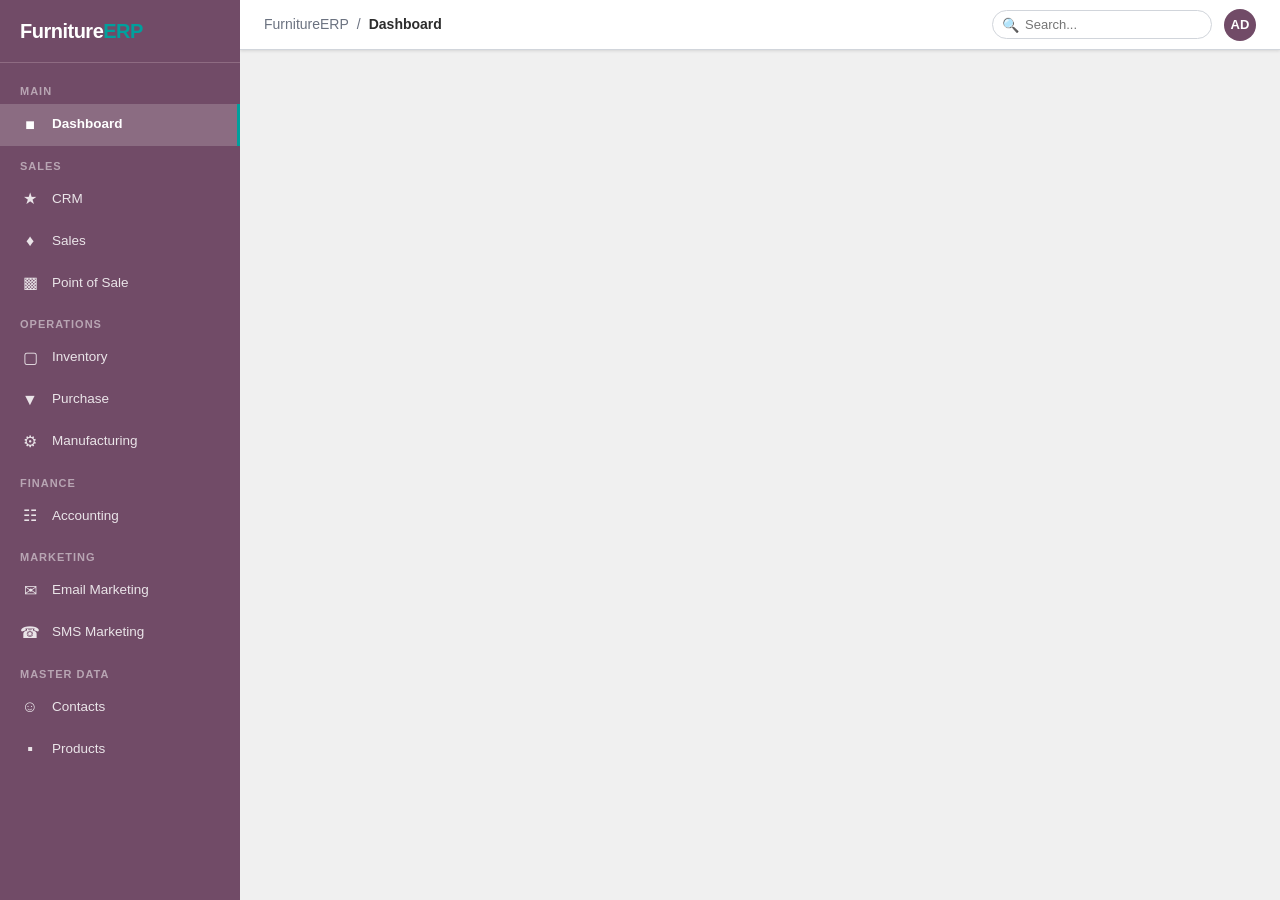
==== FurnitureERP.html @ a09455b9 "FurnitureERP - Complete furniture management system" ====
<!DOCTYPE html>
<html lang="en">
<head>
    <meta charset="UTF-8">
    <meta name="viewport" content="width=device-width, initial-scale=1.0">
    <title>FurnitureERP</title>
    <style>
/* ══════════════════════════════════════════════════════════════════════════════
   FurnitureERP — Odoo-inspired ERP Theme
   ══════════════════════════════════════════════════════════════════════════════ */

:root {
    --primary: #714B67;
    --primary-dark: #5B3A52;
    --primary-light: #8E6B82;
    --accent: #00A09D;
    --accent-light: #E0F5F5;
    --success: #28a745;
    --warning: #F59E0B;
    --danger: #DC3545;
    --info: #17a2b8;
    --bg: #F0F0F0;
    --bg-white: #FFFFFF;
    --text: #2C2C2C;
    --text-muted: #6B7280;
    --border: #D1D5DB;
    --sidebar-width: 240px;
    --header-height: 50px;
    --shadow: 0 1px 3px rgba(0,0,0,0.12);
    --shadow-lg: 0 4px 12px rgba(0,0,0,0.15);
    --radius: 6px;
}

* { margin: 0; padding: 0; box-sizing: border-box; }

body {
    font-family: -apple-system, BlinkMacSystemFont, 'Segoe UI', Roboto, Oxygen, sans-serif;
    background: var(--bg);
    color: var(--text);
    font-size: 14px;
    line-height: 1.5;
}

/* ── Layout ──────────────────────────────────────────────────────────────────── */

.app-layout {
    display: flex;
    min-height: 100vh;
}

.sidebar {
    width: var(--sidebar-width);
    background: var(--primary);
    color: #fff;
    position: fixed;
    top: 0;
    left: 0;
    bottom: 0;
    overflow-y: auto;
    z-index: 100;
    transition: transform 0.3s;
}

.sidebar-header {
    padding: 16px 20px;
    border-bottom: 1px solid var(--primary-light);
    display: flex;
    align-items: center;
    gap: 10px;
}

.sidebar-header .logo {
    font-size: 20px;
    font-weight: 700;
    letter-spacing: -0.5px;
}

.sidebar-header .logo span {
    color: var(--accent);
}

.sidebar-nav { padding: 8px 0; }

.nav-section {
    padding: 12px 20px 4px;
    font-size: 11px;
    text-transform: uppercase;
    letter-spacing: 1px;
    color: rgba(255,255,255,0.5);
    font-weight: 600;
}

.nav-item {
    display: flex;
    align-items: center;
    gap: 12px;
    padding: 9px 20px;
    color: rgba(255,255,255,0.85);
    cursor: pointer;
    transition: all 0.15s;
    text-decoration: none;
    font-size: 13.5px;
}

.nav-item:hover {
    background: rgba(255,255,255,0.1);
    color: #fff;
}

.nav-item.active {
    background: rgba(255,255,255,0.18);
    color: #fff;
    font-weight: 600;
    border-right: 3px solid var(--accent);
}

.nav-item .icon {
    width: 20px;
    text-align: center;
    font-size: 16px;
}

.main-area {
    margin-left: var(--sidebar-width);
    flex: 1;
    display: flex;
    flex-direction: column;
}

/* ── Top Header ──────────────────────────────────────────────────────────────── */

.top-header {
    height: var(--header-height);
    background: var(--bg-white);
    border-bottom: 1px solid var(--border);
    display: flex;
    align-items: center;
    justify-content: space-between;
    padding: 0 24px;
    position: sticky;
    top: 0;
    z-index: 50;
    box-shadow: var(--shadow);
}

.header-left {
    display: flex;
    align-items: center;
    gap: 16px;
}

.breadcrumb {
    display: flex;
    align-items: center;
    gap: 8px;
    font-size: 14px;
    color: var(--text-muted);
}

.breadcrumb .current {
    color: var(--text);
    font-weight: 600;
}

.header-right {
    display: flex;
    align-items: center;
    gap: 12px;
}

.search-box {
    position: relative;
}

.search-box input {
    padding: 6px 12px 6px 32px;
    border: 1px solid var(--border);
    border-radius: 20px;
    font-size: 13px;
    width: 220px;
    outline: none;
    transition: border-color 0.2s;
}

.search-box input:focus {
    border-color: var(--primary);
}

.search-box .search-icon {
    position: absolute;
    left: 10px;
    top: 50%;
    transform: translateY(-50%);
    color: var(--text-muted);
}

.user-avatar {
    width: 32px;
    height: 32px;
    border-radius: 50%;
    background: var(--primary);
    color: #fff;
    display: flex;
    align-items: center;
    justify-content: center;
    font-weight: 600;
    font-size: 13px;
}

/* ── Content Area ────────────────────────────────────────────────────────────── */

.content-area {
    padding: 20px 24px;
    flex: 1;
}

.page-header {
    display: flex;
    align-items: center;
    justify-content: space-between;
    margin-bottom: 20px;
}

.page-title {
    font-size: 22px;
    font-weight: 700;
    color: var(--text);
}

.page-actions {
    display: flex;
    gap: 8px;
}

/* ── Buttons ─────────────────────────────────────────────────────────────────── */

.btn {
    display: inline-flex;
    align-items: center;
    gap: 6px;
    padding: 7px 16px;
    border: 1px solid transparent;
    border-radius: var(--radius);
    font-size: 13px;
    font-weight: 500;
    cursor: pointer;
    transition: all 0.15s;
    text-decoration: none;
    white-space: nowrap;
}

.btn-primary {
    background: var(--primary);
    color: #fff;
}
.btn-primary:hover { background: var(--primary-dark); }

.btn-success {
    background: var(--success);
    color: #fff;
}
.btn-success:hover { opacity: 0.9; }

.btn-danger {
    background: var(--danger);
    color: #fff;
}
.btn-danger:hover { opacity: 0.9; }

.btn-outline {
    background: #fff;
    border-color: var(--border);
    color: var(--text);
}
.btn-outline:hover { background: var(--bg); }

.btn-sm {
    padding: 4px 10px;
    font-size: 12px;
}

.btn-accent {
    background: var(--accent);
    color: #fff;
}
.btn-accent:hover { opacity: 0.9; }

.btn-warning {
    background: var(--warning);
    color: #fff;
}

/* ── Cards ───────────────────────────────────────────────────────────────────── */

.card {
    background: var(--bg-white);
    border-radius: var(--radius);
    box-shadow: var(--shadow);
    border: 1px solid var(--border);
}

.card-header {
    padding: 14px 18px;
    border-bottom: 1px solid var(--border);
    font-weight: 600;
    font-size: 15px;
    display: flex;
    align-items: center;
    justify-content: space-between;
}

.card-body { padding: 18px; }

/* ── Stats/KPI Cards ─────────────────────────────────────────────────────────── */

.stats-grid {
    display: grid;
    grid-template-columns: repeat(auto-fit, minmax(200px, 1fr));
    gap: 16px;
    margin-bottom: 20px;
}

.stat-card {
    background: var(--bg-white);
    border-radius: var(--radius);
    padding: 18px 20px;
    box-shadow: var(--shadow);
    border: 1px solid var(--border);
    border-left: 4px solid var(--primary);
}

.stat-card.accent { border-left-color: var(--accent); }
.stat-card.success { border-left-color: var(--success); }
.stat-card.warning { border-left-color: var(--warning); }
.stat-card.danger { border-left-color: var(--danger); }
.stat-card.info { border-left-color: var(--info); }

.stat-label {
    font-size: 12px;
    color: var(--text-muted);
    text-transform: uppercase;
    letter-spacing: 0.5px;
    margin-bottom: 4px;
}

.stat-value {
    font-size: 26px;
    font-weight: 700;
    color: var(--text);
}

.stat-sub {
    font-size: 12px;
    color: var(--text-muted);
    margin-top: 4px;
}

/* ── Tables ──────────────────────────────────────────────────────────────────── */

.table-wrapper {
    overflow-x: auto;
}

table {
    width: 100%;
    border-collapse: collapse;
}

table th {
    background: #F9FAFB;
    padding: 10px 14px;
    text-align: left;
    font-size: 12px;
    font-weight: 600;
    color: var(--text-muted);
    text-transform: uppercase;
    letter-spacing: 0.5px;
    border-bottom: 2px solid var(--border);
}

table td {
    padding: 10px 14px;
    border-bottom: 1px solid #F3F4F6;
    font-size: 13.5px;
}

table tr:hover { background: #F9FAFB; }

table tr { cursor: pointer; }

/* ── Badges / Status ─────────────────────────────────────────────────────────── */

.badge {
    display: inline-block;
    padding: 2px 10px;
    border-radius: 12px;
    font-size: 11.5px;
    font-weight: 600;
    text-transform: capitalize;
}

.badge-new, .badge-draft { background: #E5E7EB; color: #374151; }
.badge-qualified, .badge-confirmed, .badge-sent { background: #DBEAFE; color: #1E40AF; }
.badge-proposition, .badge-in_progress, .badge-sending, .badge-scheduled { background: #FEF3C7; color: #92400E; }
.badge-won, .badge-paid, .badge-done, .badge-received, .badge-completed, .badge-delivered { background: #D1FAE5; color: #065F46; }
.badge-lost, .badge-cancelled, .badge-overdue { background: #FEE2E2; color: #991B1B; }
.badge-invoiced { background: #E0E7FF; color: #3730A3; }

/* ── Forms / Modal ───────────────────────────────────────────────────────────── */

.modal-overlay {
    position: fixed;
    inset: 0;
    background: rgba(0,0,0,0.4);
    z-index: 200;
    display: flex;
    align-items: center;
    justify-content: center;
    opacity: 0;
    visibility: hidden;
    transition: all 0.2s;
}

.modal-overlay.show {
    opacity: 1;
    visibility: visible;
}

.modal {
    background: var(--bg-white);
    border-radius: 8px;
    box-shadow: var(--shadow-lg);
    width: 90%;
    max-width: 640px;
    max-height: 85vh;
    overflow-y: auto;
    transform: translateY(20px);
    transition: transform 0.2s;
}

.modal-overlay.show .modal {
    transform: translateY(0);
}

.modal-header {
    padding: 16px 20px;
    border-bottom: 1px solid var(--border);
    display: flex;
    align-items: center;
    justify-content: space-between;
    font-size: 17px;
    font-weight: 600;
}

.modal-close {
    background: none;
    border: none;
    font-size: 22px;
    cursor: pointer;
    color: var(--text-muted);
    padding: 4px;
    line-height: 1;
}

.modal-body { padding: 20px; }

.modal-footer {
    padding: 14px 20px;
    border-top: 1px solid var(--border);
    display: flex;
    justify-content: flex-end;
    gap: 8px;
}

.form-group {
    margin-bottom: 14px;
}

.form-group label {
    display: block;
    font-size: 12.5px;
    font-weight: 600;
    color: var(--text-muted);
    margin-bottom: 4px;
}

.form-control {
    width: 100%;
    padding: 8px 12px;
    border: 1px solid var(--border);
    border-radius: var(--radius);
    font-size: 13.5px;
    outline: none;
    transition: border-color 0.2s;
    font-family: inherit;
}

.form-control:focus {
    border-color: var(--primary);
    box-shadow: 0 0 0 3px rgba(113, 75, 103, 0.1);
}

textarea.form-control {
    min-height: 80px;
    resize: vertical;
}

select.form-control {
    appearance: auto;
}

.form-row {
    display: grid;
    grid-template-columns: 1fr 1fr;
    gap: 12px;
}

/* ── Kanban Board ────────────────────────────────────────────────────────────── */

.kanban-board {
    display: flex;
    gap: 16px;
    overflow-x: auto;
    padding-bottom: 16px;
}

.kanban-column {
    min-width: 270px;
    flex: 1;
    background: var(--bg);
    border-radius: var(--radius);
    border: 1px solid var(--border);
}

.kanban-column-header {
    padding: 12px 14px;
    font-weight: 600;
    font-size: 13.5px;
    border-bottom: 1px solid var(--border);
    background: #F9FAFB;
    border-radius: var(--radius) var(--radius) 0 0;
    display: flex;
    align-items: center;
    justify-content: space-between;
}

.kanban-column-header .count {
    background: var(--primary);
    color: #fff;
    font-size: 11px;
    padding: 1px 8px;
    border-radius: 10px;
}

.kanban-cards { padding: 10px; min-height: 100px; }

.kanban-card {
    background: var(--bg-white);
    border-radius: var(--radius);
    padding: 12px;
    margin-bottom: 8px;
    box-shadow: var(--shadow);
    border: 1px solid var(--border);
    cursor: pointer;
    transition: box-shadow 0.15s;
}

.kanban-card:hover { box-shadow: var(--shadow-lg); }

.kanban-card-title {
    font-weight: 600;
    font-size: 13.5px;
    margin-bottom: 4px;
}

.kanban-card-sub {
    font-size: 12px;
    color: var(--text-muted);
}

.kanban-card-amount {
    font-size: 15px;
    font-weight: 700;
    color: var(--primary);
    margin-top: 6px;
}

/* ── POS Layout ──────────────────────────────────────────────────────────────── */

.pos-layout {
    display: grid;
    grid-template-columns: 1fr 380px;
    gap: 20px;
    height: calc(100vh - var(--header-height) - 90px);
}

.pos-products-grid {
    display: grid;
    grid-template-columns: repeat(auto-fill, minmax(150px, 1fr));
    gap: 12px;
    align-content: start;
    overflow-y: auto;
    padding: 4px;
}

.pos-product-card {
    background: var(--bg-white);
    border: 1px solid var(--border);
    border-radius: var(--radius);
    padding: 14px;
    text-align: center;
    cursor: pointer;
    transition: all 0.15s;
}

.pos-product-card:hover {
    border-color: var(--primary);
    box-shadow: var(--shadow-lg);
}

.pos-product-icon {
    font-size: 32px;
    margin-bottom: 6px;
}

.pos-product-name {
    font-size: 12.5px;
    font-weight: 600;
    margin-bottom: 2px;
    line-height: 1.3;
}

.pos-product-price {
    font-size: 14px;
    font-weight: 700;
    color: var(--primary);
}

.pos-cart {
    background: var(--bg-white);
    border: 1px solid var(--border);
    border-radius: var(--radius);
    display: flex;
    flex-direction: column;
}

.pos-cart-header {
    padding: 14px 16px;
    border-bottom: 1px solid var(--border);
    font-weight: 600;
    font-size: 15px;
}

.pos-cart-items {
    flex: 1;
    overflow-y: auto;
    padding: 8px 0;
}

.pos-cart-item {
    display: flex;
    align-items: center;
    justify-content: space-between;
    padding: 8px 16px;
    border-bottom: 1px solid #F3F4F6;
}

.pos-cart-item-info { flex: 1; }

.pos-cart-item-name {
    font-weight: 500;
    font-size: 13px;
}

.pos-cart-item-price {
    font-size: 12px;
    color: var(--text-muted);
}

.pos-cart-item-qty {
    display: flex;
    align-items: center;
    gap: 6px;
}

.pos-cart-item-qty button {
    width: 24px;
    height: 24px;
    border: 1px solid var(--border);
    border-radius: 4px;
    background: #fff;
    cursor: pointer;
    font-size: 14px;
    display: flex;
    align-items: center;
    justify-content: center;
}

.pos-cart-item-subtotal {
    font-weight: 600;
    min-width: 70px;
    text-align: right;
    font-size: 13px;
}

.pos-cart-footer {
    border-top: 2px solid var(--border);
    padding: 14px 16px;
}

.pos-totals-row {
    display: flex;
    justify-content: space-between;
    padding: 3px 0;
    font-size: 13px;
}

.pos-totals-row.total {
    font-size: 18px;
    font-weight: 700;
    color: var(--primary);
    padding-top: 8px;
    margin-top: 4px;
    border-top: 1px solid var(--border);
}

.pos-payment-buttons {
    display: flex;
    gap: 8px;
    margin-top: 12px;
}

.pos-payment-buttons .btn { flex: 1; justify-content: center; }

/* ── Tabs ────────────────────────────────────────────────────────────────────── */

.tabs {
    display: flex;
    gap: 0;
    border-bottom: 2px solid var(--border);
    margin-bottom: 16px;
}

.tab {
    padding: 8px 18px;
    cursor: pointer;
    font-size: 13.5px;
    font-weight: 500;
    color: var(--text-muted);
    border-bottom: 2px solid transparent;
    margin-bottom: -2px;
    transition: all 0.15s;
}

.tab:hover { color: var(--text); }

.tab.active {
    color: var(--primary);
    border-bottom-color: var(--primary);
    font-weight: 600;
}

/* ── Detail View ─────────────────────────────────────────────────────────────── */

.detail-grid {
    display: grid;
    grid-template-columns: 1fr 1fr;
    gap: 20px;
}

.detail-field {
    margin-bottom: 12px;
}

.detail-label {
    font-size: 12px;
    color: var(--text-muted);
    text-transform: uppercase;
    letter-spacing: 0.5px;
    margin-bottom: 2px;
}

.detail-value {
    font-size: 14px;
    font-weight: 500;
}

/* ── Empty State ─────────────────────────────────────────────────────────────── */

.empty-state {
    text-align: center;
    padding: 60px 20px;
    color: var(--text-muted);
}

.empty-state .icon {
    font-size: 48px;
    margin-bottom: 12px;
    opacity: 0.4;
}

.empty-state p {
    font-size: 15px;
}

/* ── Toast Notification ──────────────────────────────────────────────────────── */

.toast-container {
    position: fixed;
    bottom: 20px;
    right: 20px;
    z-index: 999;
    display: flex;
    flex-direction: column;
    gap: 8px;
}

.toast {
    background: #333;
    color: #fff;
    padding: 12px 20px;
    border-radius: var(--radius);
    font-size: 13.5px;
    box-shadow: var(--shadow-lg);
    animation: slideIn 0.3s ease;
    max-width: 350px;
}

.toast.success { background: var(--success); }
.toast.error { background: var(--danger); }

@keyframes slideIn {
    from { transform: translateX(100%); opacity: 0; }
    to { transform: translateX(0); opacity: 1; }
}

/* ── Responsive ──────────────────────────────────────────────────────────────── */

@media (max-width: 768px) {
    .sidebar { transform: translateX(-100%); }
    .sidebar.open { transform: translateX(0); }
    .main-area { margin-left: 0; }
    .pos-layout { grid-template-columns: 1fr; }
    .detail-grid { grid-template-columns: 1fr; }
    .form-row { grid-template-columns: 1fr; }
    .stats-grid { grid-template-columns: 1fr 1fr; }
}

/* ── Print ───────────────────────────────────────────────────────────────────── */

@media print {
    .sidebar, .top-header, .page-actions, .modal-overlay { display: none !important; }
    .main-area { margin-left: 0; }
    .content-area { padding: 0; }
}

/* ── Campaign editor ─────────────────────────────────────────────────────────── */

.email-preview {
    background: #f9f9f9;
    border: 1px solid var(--border);
    border-radius: var(--radius);
    padding: 20px;
    margin-top: 8px;
    min-height: 120px;
}

.sms-char-count {
    font-size: 11px;
    color: var(--text-muted);
    text-align: right;
    margin-top: 4px;
}

/* ── Misc ────────────────────────────────────────────────────────────────────── */

.divider {
    border: none;
    border-top: 1px solid var(--border);
    margin: 16px 0;
}

.text-muted { color: var(--text-muted); }
.text-success { color: var(--success); }
.text-danger { color: var(--danger); }
.text-primary { color: var(--primary); }
.fw-bold { font-weight: 600; }
.mt-2 { margin-top: 8px; }
.mt-4 { margin-top: 16px; }
.mb-2 { margin-bottom: 8px; }
.mb-4 { margin-bottom: 16px; }
.gap-2 { gap: 8px; }
.flex { display: flex; }
.items-center { align-items: center; }
.justify-between { justify-content: space-between; }

    </style>
</head>
<body>
<div class="app-layout" id="app">
    <!-- Sidebar -->
    <aside class="sidebar" id="sidebar">
        <div class="sidebar-header">
            <div class="logo">Furniture<span>ERP</span></div>
        </div>
        <nav class="sidebar-nav">
            <div class="nav-section">Main</div>
            <a class="nav-item active" data-page="dashboard" onclick="navigate('dashboard')">
                <span class="icon">&#9632;</span> Dashboard
            </a>

            <div class="nav-section">Sales</div>
            <a class="nav-item" data-page="crm" onclick="navigate('crm')">
                <span class="icon">&#9733;</span> CRM
            </a>
            <a class="nav-item" data-page="sales" onclick="navigate('sales')">
                <span class="icon">&#9830;</span> Sales
            </a>
            <a class="nav-item" data-page="pos" onclick="navigate('pos')">
                <span class="icon">&#9641;</span> Point of Sale
            </a>

            <div class="nav-section">Operations</div>
            <a class="nav-item" data-page="inventory" onclick="navigate('inventory')">
                <span class="icon">&#9634;</span> Inventory
            </a>
            <a class="nav-item" data-page="purchase" onclick="navigate('purchase')">
                <span class="icon">&#9660;</span> Purchase
            </a>
            <a class="nav-item" data-page="manufacturing" onclick="navigate('manufacturing')">
                <span class="icon">&#9881;</span> Manufacturing
            </a>

            <div class="nav-section">Finance</div>
            <a class="nav-item" data-page="accounting" onclick="navigate('accounting')">
                <span class="icon">&#9783;</span> Accounting
            </a>

            <div class="nav-section">Marketing</div>
            <a class="nav-item" data-page="email-marketing" onclick="navigate('email-marketing')">
                <span class="icon">&#9993;</span> Email Marketing
            </a>
            <a class="nav-item" data-page="sms-marketing" onclick="navigate('sms-marketing')">
                <span class="icon">&#9742;</span> SMS Marketing
            </a>

            <div class="nav-section">Master Data</div>
            <a class="nav-item" data-page="contacts" onclick="navigate('contacts')">
                <span class="icon">&#9786;</span> Contacts
            </a>
            <a class="nav-item" data-page="products" onclick="navigate('products')">
                <span class="icon">&#9642;</span> Products
            </a>
        </nav>
    </aside>

    <!-- Main Area -->
    <div class="main-area">
        <header class="top-header">
            <div class="header-left">
                <div class="breadcrumb">
                    <span>FurnitureERP</span>
                    <span>/</span>
                    <span class="current" id="breadcrumb-page">Dashboard</span>
                </div>
            </div>
            <div class="header-right">
                <div class="search-box">
                    <span class="search-icon">&#128269;</span>
                    <input type="text" placeholder="Search..." id="global-search">
                </div>
                <div class="user-avatar">AD</div>
            </div>
        </header>

        <main class="content-area" id="content">
            <!-- Dynamic content loaded here -->
        </main>
    </div>
</div>

<!-- Modal -->
<div class="modal-overlay" id="modal-overlay">
    <div class="modal" id="modal">
        <div class="modal-header">
            <span id="modal-title">Title</span>
            <button class="modal-close" onclick="closeModal()">&times;</button>
        </div>
        <div class="modal-body" id="modal-body"></div>
        <div class="modal-footer" id="modal-footer"></div>
    </div>
</div>

<!-- Toast -->
<div class="toast-container" id="toast-container"></div>



<script>

const EMBEDDED_DATA = {"crmDash": {"total_leads": 5, "won_deals": 1, "conversion_rate": 20.0, "total_revenue": 18000.0, "by_status": {"new": 2, "qualified": 1, "proposition": 1, "won": 1, "lost": 0}}, "salesDash": {"total_orders": 3, "total_revenue": 20720.7, "avg_order_value": 6906.9, "by_status": {"draft": 1, "confirmed": 1, "delivered": 0, "invoiced": 1, "cancelled": 0}}, "inventoryDash": {"total_products": 15, "total_stock_value": 120005.0, "low_stock_items": [], "warehouses": 2}, "purchaseDash": {"total_orders": 2, "total_spent": 4675.0, "pending_orders": 1}, "mfgDash": {"total_orders": 2, "in_progress": 0, "completed": 2, "active_boms": 2}, "marketingDash": {"email_campaigns": 2, "sms_campaigns": 1, "total_emails_sent": 5, "total_sms_sent": 5, "email_open_rate": 60.0, "email_click_rate": 20.0, "mailing_lists": 2, "total_subscribers": 7}, "accountingDash": {"accounts_receivable": 0, "accounts_payable": 0, "total_income": 4231.7, "total_expenses": 0, "net_profit": 4231.7, "overdue_invoices": 0}, "contacts": [{"email": "test@example.com", "city": null, "created_at": "2026-03-07T17:32:23.550822", "state": null, "updated_at": "2026-03-07T17:32:23.550826", "id": 10, "phone": null, "zip_code": null, "opt_in_email": true, "country": null, "opt_in_sms": true, "name": "Test Customer", "is_customer": true, "mobile": null, "is_vendor": false, "company": null, "notes": null, "address": null}, {"email": "info@glasspro.com", "city": "Phoenix", "created_at": "2026-03-07T17:31:46.566520", "state": "AZ", "updated_at": "2026-03-07T17:31:46.566520", "id": 9, "phone": "555-1301", "zip_code": null, "opt_in_email": true, "country": null, "opt_in_sms": true, "name": "Glass & Mirror Pro", "is_customer": false, "mobile": null, "is_vendor": true, "company": "Glass & Mirror Pro", "notes": null, "address": null}, {"email": "orders@steelframe.com", "city": "Pittsburgh", "created_at": "2026-03-07T17:31:46.566519", "state": "PA", "updated_at": "2026-03-07T17:31:46.566519", "id": 7, "phone": "555-1101", "zip_code": "15201", "opt_in_email": true, "country": "US", "opt_in_sms": true, "name": "Steel Frame Supply", "is_customer": false, "mobile": null, "is_vendor": true, "company": "Steel Frame Supply Inc", "notes": "Metal frames and hardware", "address": "1100 Metal Way"}, {"email": "hello@comfortfab.com", "city": "Charlotte", "created_at": "2026-03-07T17:31:46.566519", "state": "NC", "updated_at": "2026-03-07T17:31:46.566520", "id": 8, "phone": "555-1201", "zip_code": "28201", "opt_in_email": true, "country": "US", "opt_in_sms": true, "name": "Comfort Fabrics", "is_customer": false, "mobile": null, "is_vendor": true, "company": "Comfort Fabrics Ltd", "notes": "Upholstery fabric supplier", "address": "1200 Textile Blvd"}, {"email": "sales@oakpine.com", "city": "Eugene", "created_at": "2026-03-07T17:31:46.566516", "state": "OR", "updated_at": "2026-03-07T17:31:46.566518", "id": 6, "phone": "555-1001", "zip_code": "97401", "opt_in_email": true, "country": "US", "opt_in_sms": true, "name": "Oak & Pine Lumber", "is_customer": false, "mobile": null, "is_vendor": true, "company": "Oak & Pine Lumber Co", "notes": "Primary wood supplier", "address": "1000 Timber Rd"}, {"email": "lisa@homereno.com", "city": "Denver", "created_at": "2026-03-07T17:31:46.565567", "state": "CO", "updated_at": "2026-03-07T17:31:46.565567", "id": 5, "phone": "555-0501", "zip_code": null, "opt_in_email": true, "country": null, "opt_in_sms": true, "name": "Lisa Thompson", "is_customer": true, "mobile": null, "is_vendor": false, "company": "Home Reno Plus", "notes": null, "address": null}, {"email": "dkim@officespace.co", "city": "Seattle", "created_at": "2026-03-07T17:31:46.565566", "state": "WA", "updated_at": "2026-03-07T17:31:46.565566", "id": 4, "phone": "555-0401", "zip_code": "98101", "opt_in_email": true, "country": "US", "opt_in_sms": true, "name": "David Kim", "is_customer": true, "mobile": null, "is_vendor": false, "company": "Office Space Solutions", "notes": null, "address": "400 Corporate Dr"}, {"email": "emily.r@homemakers.com", "city": "Austin", "created_at": "2026-03-07T17:31:46.565565", "state": "TX", "updated_at": "2026-03-07T17:31:46.565565", "id": 3, "phone": "555-0301", "zip_code": "78701", "opt_in_email": true, "country": "US", "opt_in_sms": true, "name": "Emily Rodriguez", "is_customer": true, "mobile": null, "is_vendor": false, "company": "Homemakers Inc", "notes": null, "address": "300 Elm St"}, {"email": "mchen@hotelgroup.com", "city": "San Francisco", "created_at": "2026-03-07T17:31:46.565564", "state": "CA", "updated_at": "2026-03-07T17:31:46.565564", "id": 2, "phone": "555-0201", "zip_code": "94105", "opt_in_email": true, "country": "US", "opt_in_sms": true, "name": "Michael Chen", "is_customer": true, "mobile": "555-0202", "is_vendor": false, "company": "Pacific Hotel Group", "notes": "Hotel chain, contract pricing", "address": "200 Harbor Blvd"}, {"email": "sarah@designstudio.com", "city": "Portland", "created_at": "2026-03-07T17:31:46.565557", "state": "OR", "updated_at": "2026-03-07T17:31:46.565563", "id": 1, "phone": "555-0101", "zip_code": "97201", "opt_in_email": true, "country": "US", "opt_in_sms": true, "name": "Sarah Johnson", "is_customer": true, "mobile": "555-0102", "is_vendor": false, "company": "Design Studio Co", "notes": "Interior designer, bulk orders", "address": "100 Oak Ave"}], "products": [{"id": 8, "category": "Cabinet", "sale_price": 249.0, "weight": 12.0, "material": "MDF + Oak Veneer", "is_active": true, "can_be_purchased": true, "created_at": "2026-03-07T17:31:46.568863", "name": "Bedside Cabinet", "sku": "CAB-001", "description": "Compact bedside table with 2 drawers", "cost_price": 75.0, "dimensions": "45x40x55 cm", "color": "Light Oak", "can_be_sold": true, "image_url": null}, {"id": 9, "category": "Chair", "sale_price": 799.0, "weight": 28.0, "material": "Beech + Linen", "is_active": true, "can_be_purchased": true, "created_at": "2026-03-07T17:31:46.568864", "name": "Dining Chair Set (4)", "sku": "CHR-002", "description": "Set of 4 upholstered dining chairs", "cost_price": 240.0, "dimensions": "45x50x90 cm each", "color": "Cream", "can_be_sold": true, "image_url": null}, {"id": 3, "category": "Chair", "sale_price": 599.0, "weight": 15.0, "material": "Mesh + Steel", "is_active": true, "can_be_purchased": true, "created_at": "2026-03-07T17:31:46.568861", "name": "Ergonomic Office Chair", "sku": "CHR-001", "description": "Adjustable ergonomic chair with lumbar support", "cost_price": 180.0, "dimensions": "65x65x120 cm", "color": "Black", "can_be_sold": true, "image_url": null}, {"id": 2, "category": "Sofa", "sale_price": 2499.0, "weight": 65.0, "material": "Leather + Steel Frame", "is_active": true, "can_be_purchased": true, "created_at": "2026-03-07T17:31:46.568860", "name": "Modern Leather Sofa 3-Seat", "sku": "SOF-001", "description": "Premium Italian leather sofa", "cost_price": 980.0, "dimensions": "220x90x85 cm", "color": "Charcoal", "can_be_sold": true, "image_url": null}, {"id": 1, "category": "Table", "sale_price": 1299.0, "weight": 45.0, "material": "Solid Oak", "is_active": true, "can_be_purchased": true, "created_at": "2026-03-07T17:31:46.568858", "name": "Nordic Oak Dining Table", "sku": "TBL-001", "description": "Solid oak dining table, seats 6-8", "cost_price": 520.0, "dimensions": "180x90x75 cm", "color": "Natural", "can_be_sold": true, "image_url": null}, {"id": 11, "category": "Raw Material", "sale_price": 0.0, "weight": 0.0, "material": "Oak", "is_active": true, "can_be_purchased": true, "created_at": "2026-03-07T17:31:46.569771", "name": "Oak Lumber (per board ft)", "sku": "RAW-001", "description": null, "cost_price": 8.5, "dimensions": null, "color": null, "can_be_sold": false, "image_url": null}, {"id": 7, "category": "Outdoor", "sale_price": 1899.0, "weight": 55.0, "material": "Teak + Sunbrella Fabric", "is_active": true, "can_be_purchased": true, "created_at": "2026-03-07T17:31:46.568863", "name": "Outdoor Lounge Set", "sku": "OUT-001", "description": "4-piece outdoor lounge with cushions", "cost_price": 680.0, "dimensions": "Various", "color": "Grey", "can_be_sold": true, "image_url": null}, {"id": 5, "category": "Bed", "sale_price": 899.0, "weight": 35.0, "material": "Pine + Steel", "is_active": true, "can_be_purchased": true, "created_at": "2026-03-07T17:31:46.568862", "name": "Queen Platform Bed", "sku": "BED-001", "description": "Minimalist queen platform bed frame", "cost_price": 320.0, "dimensions": "160x200x40 cm", "color": "White", "can_be_sold": true, "image_url": null}, {"id": 14, "category": "Raw Material", "sale_price": 0.0, "weight": 0.0, "material": null, "is_active": true, "can_be_purchased": true, "created_at": "2026-03-07T17:31:46.569774", "name": "Screws & Hardware Kit", "sku": "RAW-004", "description": null, "cost_price": 5.0, "dimensions": null, "color": null, "can_be_sold": false, "image_url": null}, {"id": 6, "category": "Desk", "sale_price": 749.0, "weight": 30.0, "material": "Bamboo + Steel", "is_active": true, "can_be_purchased": true, "created_at": "2026-03-07T17:31:46.568862", "name": "Standing Desk", "sku": "DSK-001", "description": "Electric height-adjustable standing desk", "cost_price": 280.0, "dimensions": "140x70x120 cm", "color": "Natural Bamboo", "can_be_sold": true, "image_url": null}, {"id": 12, "category": "Raw Material", "sale_price": 0.0, "weight": 0.0, "material": "Steel", "is_active": true, "can_be_purchased": true, "created_at": "2026-03-07T17:31:46.569772", "name": "Steel Tubing (per meter)", "sku": "RAW-002", "description": null, "cost_price": 12.0, "dimensions": null, "color": null, "can_be_sold": false, "image_url": null}, {"id": 10, "category": "Cabinet", "sale_price": 599.0, "weight": 22.0, "material": "Walnut + Steel", "is_active": true, "can_be_purchased": true, "created_at": "2026-03-07T17:31:46.568864", "name": "TV Console Unit", "sku": "CAB-002", "description": "Low-profile media console", "cost_price": 200.0, "dimensions": "160x40x50 cm", "color": "Walnut", "can_be_sold": true, "image_url": null}, {"id": 13, "category": "Raw Material", "sale_price": 0.0, "weight": 0.0, "material": "Linen Blend", "is_active": true, "can_be_purchased": true, "created_at": "2026-03-07T17:31:46.569773", "name": "Upholstery Fabric (per meter)", "sku": "RAW-003", "description": null, "cost_price": 25.0, "dimensions": null, "color": null, "can_be_sold": false, "image_url": null}, {"id": 4, "category": "Shelf", "sale_price": 449.0, "weight": 25.0, "material": "Walnut Wood", "is_active": true, "can_be_purchased": true, "created_at": "2026-03-07T17:31:46.568861", "name": "Walnut Bookshelf", "sku": "SHF-001", "description": "5-tier walnut bookshelf", "cost_price": 150.0, "dimensions": "80x30x180 cm", "color": "Dark Walnut", "can_be_sold": true, "image_url": null}, {"id": 15, "category": "Raw Material", "sale_price": 0.0, "weight": 0.0, "material": null, "is_active": true, "can_be_purchased": true, "created_at": "2026-03-07T17:31:46.569774", "name": "Wood Finish (per liter)", "sku": "RAW-005", "description": null, "cost_price": 18.0, "dimensions": null, "color": null, "can_be_sold": false, "image_url": null}], "leads": [{"contact_id": 5, "title": "Home staging package", "source": "Website", "probability": 15, "notes": null, "next_action_date": null, "updated_at": "2026-03-07T17:31:46.572187", "id": 5, "status": "new", "expected_revenue": 8500.0, "assigned_to": "Sales Team", "next_action": null, "created_at": "2026-03-07T17:31:46.572187", "contact": {"email": "lisa@homereno.com", "city": "Denver", "created_at": "2026-03-07T17:31:46.565567", "state": "CO", "updated_at": "2026-03-07T17:31:46.565567", "id": 5, "phone": "555-0501", "zip_code": null, "opt_in_email": true, "country": null, "opt_in_sms": true, "name": "Lisa Thompson", "is_customer": true, "mobile": null, "is_vendor": false, "company": "Home Reno Plus", "notes": null, "address": null}}, {"contact_id": 1, "title": "Residential project - full home", "source": "Referral", "probability": 100, "notes": null, "next_action_date": null, "updated_at": "2026-03-07T17:31:46.572186", "id": 3, "status": "won", "expected_revenue": 18000.0, "assigned_to": "Sales Team", "next_action": null, "created_at": "2026-03-07T17:31:46.572186", "contact": {"email": "sarah@designstudio.com", "city": "Portland", "created_at": "2026-03-07T17:31:46.565557", "state": "OR", "updated_at": "2026-03-07T17:31:46.565563", "id": 1, "phone": "555-0101", "zip_code": "97201", "opt_in_email": true, "country": "US", "opt_in_sms": true, "name": "Sarah Johnson", "is_customer": true, "mobile": "555-0102", "is_vendor": false, "company": "Design Studio Co", "notes": "Interior designer, bulk orders", "address": "100 Oak Ave"}}, {"contact_id": 3, "title": "Restaurant seating order", "source": "Trade Show", "probability": 20, "notes": null, "next_action_date": null, "updated_at": "2026-03-07T17:31:46.572187", "id": 4, "status": "new", "expected_revenue": 12000.0, "assigned_to": "Sales Team", "next_action": null, "created_at": "2026-03-07T17:31:46.572186", "contact": {"email": "emily.r@homemakers.com", "city": "Austin", "created_at": "2026-03-07T17:31:46.565565", "state": "TX", "updated_at": "2026-03-07T17:31:46.565565", "id": 3, "phone": "555-0301", "zip_code": "78701", "opt_in_email": true, "country": "US", "opt_in_sms": true, "name": "Emily Rodriguez", "is_customer": true, "mobile": null, "is_vendor": false, "company": "Homemakers Inc", "notes": null, "address": "300 Elm St"}}, {"contact_id": 4, "title": "Office redesign - 50 desks", "source": "Referral", "probability": 40, "notes": null, "next_action_date": null, "updated_at": "2026-03-07T17:31:46.572186", "id": 2, "status": "qualified", "expected_revenue": 37500.0, "assigned_to": "Sales Team", "next_action": null, "created_at": "2026-03-07T17:31:46.572185", "contact": {"email": "dkim@officespace.co", "city": "Seattle", "created_at": "2026-03-07T17:31:46.565566", "state": "WA", "updated_at": "2026-03-07T17:31:46.565566", "id": 4, "phone": "555-0401", "zip_code": "98101", "opt_in_email": true, "country": "US", "opt_in_sms": true, "name": "David Kim", "is_customer": true, "mobile": null, "is_vendor": false, "company": "Office Space Solutions", "notes": null, "address": "400 Corporate Dr"}}, {"contact_id": 2, "title": "Hotel lobby furniture package", "source": "Website", "probability": 60, "notes": "20 rooms + lobby area", "next_action_date": null, "updated_at": "2026-03-07T17:31:46.572185", "id": 1, "status": "proposition", "expected_revenue": 45000.0, "assigned_to": "Sales Team", "next_action": null, "created_at": "2026-03-07T17:31:46.572183", "contact": {"email": "mchen@hotelgroup.com", "city": "San Francisco", "created_at": "2026-03-07T17:31:46.565564", "state": "CA", "updated_at": "2026-03-07T17:31:46.565564", "id": 2, "phone": "555-0201", "zip_code": "94105", "opt_in_email": true, "country": "US", "opt_in_sms": true, "name": "Michael Chen", "is_customer": true, "mobile": "555-0202", "is_vendor": false, "company": "Pacific Hotel Group", "notes": "Hotel chain, contract pricing", "address": "200 Harbor Blvd"}}], "pipeline": {"new": {"leads": [{"contact_id": 3, "title": "Restaurant seating order", "source": "Trade Show", "probability": 20, "notes": null, "next_action_date": null, "updated_at": "2026-03-07T17:31:46.572187", "id": 4, "status": "new", "expected_revenue": 12000.0, "assigned_to": "Sales Team", "next_action": null, "created_at": "2026-03-07T17:31:46.572186", "contact": {"email": "emily.r@homemakers.com", "city": "Austin", "created_at": "2026-03-07T17:31:46.565565", "state": "TX", "updated_at": "2026-03-07T17:31:46.565565", "id": 3, "phone": "555-0301", "zip_code": "78701", "opt_in_email": true, "country": "US", "opt_in_sms": true, "name": "Emily Rodriguez", "is_customer": true, "mobile": null, "is_vendor": false, "company": "Homemakers Inc", "notes": null, "address": "300 Elm St"}}, {"contact_id": 5, "title": "Home staging package", "source": "Website", "probability": 15, "notes": null, "next_action_date": null, "updated_at": "2026-03-07T17:31:46.572187", "id": 5, "status": "new", "expected_revenue": 8500.0, "assigned_to": "Sales Team", "next_action": null, "created_at": "2026-03-07T17:31:46.572187", "contact": {"email": "lisa@homereno.com", "city": "Denver", "created_at": "2026-03-07T17:31:46.565567", "state": "CO", "updated_at": "2026-03-07T17:31:46.565567", "id": 5, "phone": "555-0501", "zip_code": null, "opt_in_email": true, "country": null, "opt_in_sms": true, "name": "Lisa Thompson", "is_customer": true, "mobile": null, "is_vendor": false, "company": "Home Reno Plus", "notes": null, "address": null}}], "count": 2, "revenue": 20500.0}, "qualified": {"leads": [{"contact_id": 4, "title": "Office redesign - 50 desks", "source": "Referral", "probability": 40, "notes": null, "next_action_date": null, "updated_at": "2026-03-07T17:31:46.572186", "id": 2, "status": "qualified", "expected_revenue": 37500.0, "assigned_to": "Sales Team", "next_action": null, "created_at": "2026-03-07T17:31:46.572185", "contact": {"email": "dkim@officespace.co", "city": "Seattle", "created_at": "2026-03-07T17:31:46.565566", "state": "WA", "updated_at": "2026-03-07T17:31:46.565566", "id": 4, "phone": "555-0401", "zip_code": "98101", "opt_in_email": true, "country": "US", "opt_in_sms": true, "name": "David Kim", "is_customer": true, "mobile": null, "is_vendor": false, "company": "Office Space Solutions", "notes": null, "address": "400 Corporate Dr"}}], "count": 1, "revenue": 37500.0}, "proposition": {"leads": [{"contact_id": 2, "title": "Hotel lobby furniture package", "source": "Website", "probability": 60, "notes": "20 rooms + lobby area", "next_action_date": null, "updated_at": "2026-03-07T17:31:46.572185", "id": 1, "status": "proposition", "expected_revenue": 45000.0, "assigned_to": "Sales Team", "next_action": null, "created_at": "2026-03-07T17:31:46.572183", "contact": {"email": "mchen@hotelgroup.com", "city": "San Francisco", "created_at": "2026-03-07T17:31:46.565564", "state": "CA", "updated_at": "2026-03-07T17:31:46.565564", "id": 2, "phone": "555-0201", "zip_code": "94105", "opt_in_email": true, "country": "US", "opt_in_sms": true, "name": "Michael Chen", "is_customer": true, "mobile": "555-0202", "is_vendor": false, "company": "Pacific Hotel Group", "notes": "Hotel chain, contract pricing", "address": "200 Harbor Blvd"}}], "count": 1, "revenue": 45000.0}, "won": {"leads": [{"contact_id": 1, "title": "Residential project - full home", "source": "Referral", "probability": 100, "notes": null, "next_action_date": null, "updated_at": "2026-03-07T17:31:46.572186", "id": 3, "status": "won", "expected_revenue": 18000.0, "assigned_to": "Sales Team", "next_action": null, "created_at": "2026-03-07T17:31:46.572186", "contact": {"email": "sarah@designstudio.com", "city": "Portland", "created_at": "2026-03-07T17:31:46.565557", "state": "OR", "updated_at": "2026-03-07T17:31:46.565563", "id": 1, "phone": "555-0101", "zip_code": "97201", "opt_in_email": true, "country": "US", "opt_in_sms": true, "name": "Sarah Johnson", "is_customer": true, "mobile": "555-0102", "is_vendor": false, "company": "Design Studio Co", "notes": "Interior designer, bulk orders", "address": "100 Oak Ave"}}], "count": 1, "revenue": 18000.0}, "lost": {"leads": [], "count": 0, "revenue": 0}}, "salesOrders": [{"id": 3, "status": "draft", "order_date": "2026-03-07", "subtotal": 2499.0, "discount": 0.0, "notes": null, "reference": "SO-00003", "customer_id": 3, "delivery_date": null, "tax": 249.9, "total": 2748.9, "created_at": "2026-03-07T17:31:46.579085", "customer": {"email": "emily.r@homemakers.com", "city": "Austin", "created_at": "2026-03-07T17:31:46.565565", "state": "TX", "updated_at": "2026-03-07T17:31:46.565565", "id": 3, "phone": "555-0301", "zip_code": "78701", "opt_in_email": true, "country": "US", "opt_in_sms": true, "name": "Emily Rodriguez", "is_customer": true, "mobile": null, "is_vendor": false, "company": "Homemakers Inc", "notes": null, "address": "300 Elm St"}}, {"id": 2, "status": "confirmed", "order_date": "2026-03-04", "subtotal": 14990.0, "discount": 0.0, "notes": null, "reference": "SO-00002", "customer_id": 2, "delivery_date": null, "tax": 1499.0, "total": 16489.0, "created_at": "2026-03-07T17:31:46.577480", "customer": {"email": "mchen@hotelgroup.com", "city": "San Francisco", "created_at": "2026-03-07T17:31:46.565564", "state": "CA", "updated_at": "2026-03-07T17:31:46.565564", "id": 2, "phone": "555-0201", "zip_code": "94105", "opt_in_email": true, "country": "US", "opt_in_sms": true, "name": "Michael Chen", "is_customer": true, "mobile": "555-0202", "is_vendor": false, "company": "Pacific Hotel Group", "notes": "Hotel chain, contract pricing", "address": "200 Harbor Blvd"}}, {"id": 1, "status": "invoiced", "order_date": "2026-02-20", "subtotal": 3847.0, "discount": 0.0, "notes": null, "reference": "SO-00001", "customer_id": 1, "delivery_date": null, "tax": 384.7, "total": 4231.7, "created_at": "2026-03-07T17:31:46.576568", "customer": {"email": "sarah@designstudio.com", "city": "Portland", "created_at": "2026-03-07T17:31:46.565557", "state": "OR", "updated_at": "2026-03-07T17:31:46.565563", "id": 1, "phone": "555-0101", "zip_code": "97201", "opt_in_email": true, "country": "US", "opt_in_sms": true, "name": "Sarah Johnson", "is_customer": true, "mobile": "555-0102", "is_vendor": false, "company": "Design Studio Co", "notes": "Interior designer, bulk orders", "address": "100 Oak Ave"}}], "posProducts": [{"id": 8, "category": "Cabinet", "sale_price": 249.0, "weight": 12.0, "material": "MDF + Oak Veneer", "is_active": true, "can_be_purchased": true, "created_at": "2026-03-07T17:31:46.568863", "name": "Bedside Cabinet", "sku": "CAB-001", "description": "Compact bedside table with 2 drawers", "cost_price": 75.0, "dimensions": "45x40x55 cm", "color": "Light Oak", "can_be_sold": true, "image_url": null}, {"id": 9, "category": "Chair", "sale_price": 799.0, "weight": 28.0, "material": "Beech + Linen", "is_active": true, "can_be_purchased": true, "created_at": "2026-03-07T17:31:46.568864", "name": "Dining Chair Set (4)", "sku": "CHR-002", "description": "Set of 4 upholstered dining chairs", "cost_price": 240.0, "dimensions": "45x50x90 cm each", "color": "Cream", "can_be_sold": true, "image_url": null}, {"id": 3, "category": "Chair", "sale_price": 599.0, "weight": 15.0, "material": "Mesh + Steel", "is_active": true, "can_be_purchased": true, "created_at": "2026-03-07T17:31:46.568861", "name": "Ergonomic Office Chair", "sku": "CHR-001", "description": "Adjustable ergonomic chair with lumbar support", "cost_price": 180.0, "dimensions": "65x65x120 cm", "color": "Black", "can_be_sold": true, "image_url": null}, {"id": 2, "category": "Sofa", "sale_price": 2499.0, "weight": 65.0, "material": "Leather + Steel Frame", "is_active": true, "can_be_purchased": true, "created_at": "2026-03-07T17:31:46.568860", "name": "Modern Leather Sofa 3-Seat", "sku": "SOF-001", "description": "Premium Italian leather sofa", "cost_price": 980.0, "dimensions": "220x90x85 cm", "color": "Charcoal", "can_be_sold": true, "image_url": null}, {"id": 1, "category": "Table", "sale_price": 1299.0, "weight": 45.0, "material": "Solid Oak", "is_active": true, "can_be_purchased": true, "created_at": "2026-03-07T17:31:46.568858", "name": "Nordic Oak Dining Table", "sku": "TBL-001", "description": "Solid oak dining table, seats 6-8", "cost_price": 520.0, "dimensions": "180x90x75 cm", "color": "Natural", "can_be_sold": true, "image_url": null}, {"id": 7, "category": "Outdoor", "sale_price": 1899.0, "weight": 55.0, "material": "Teak + Sunbrella Fabric", "is_active": true, "can_be_purchased": true, "created_at": "2026-03-07T17:31:46.568863", "name": "Outdoor Lounge Set", "sku": "OUT-001", "description": "4-piece outdoor lounge with cushions", "cost_price": 680.0, "dimensions": "Various", "color": "Grey", "can_be_sold": true, "image_url": null}, {"id": 5, "category": "Bed", "sale_price": 899.0, "weight": 35.0, "material": "Pine + Steel", "is_active": true, "can_be_purchased": true, "created_at": "2026-03-07T17:31:46.568862", "name": "Queen Platform Bed", "sku": "BED-001", "description": "Minimalist queen platform bed frame", "cost_price": 320.0, "dimensions": "160x200x40 cm", "color": "White", "can_be_sold": true, "image_url": null}, {"id": 6, "category": "Desk", "sale_price": 749.0, "weight": 30.0, "material": "Bamboo + Steel", "is_active": true, "can_be_purchased": true, "created_at": "2026-03-07T17:31:46.568862", "name": "Standing Desk", "sku": "DSK-001", "description": "Electric height-adjustable standing desk", "cost_price": 280.0, "dimensions": "140x70x120 cm", "color": "Natural Bamboo", "can_be_sold": true, "image_url": null}, {"id": 10, "category": "Cabinet", "sale_price": 599.0, "weight": 22.0, "material": "Walnut + Steel", "is_active": true, "can_be_purchased": true, "created_at": "2026-03-07T17:31:46.568864", "name": "TV Console Unit", "sku": "CAB-002", "description": "Low-profile media console", "cost_price": 200.0, "dimensions": "160x40x50 cm", "color": "Walnut", "can_be_sold": true, "image_url": null}, {"id": 4, "category": "Shelf", "sale_price": 449.0, "weight": 25.0, "material": "Walnut Wood", "is_active": true, "can_be_purchased": true, "created_at": "2026-03-07T17:31:46.568861", "name": "Walnut Bookshelf", "sku": "SHF-001", "description": "5-tier walnut bookshelf", "cost_price": 150.0, "dimensions": "80x30x180 cm", "color": "Dark Walnut", "can_be_sold": true, "image_url": null}], "invoices": [{"id": 1, "type": "customer", "invoice_date": "2026-02-25", "subtotal": 3847.0, "total": 4231.7, "notes": null, "created_at": "2026-03-07T17:31:46.581675", "reference": "INV-00001", "contact_id": 1, "status": "paid", "due_date": null, "tax": 384.7, "amount_paid": 4231.7, "sale_order_id": 1, "contact": {"email": "sarah@designstudio.com", "city": "Portland", "created_at": "2026-03-07T17:31:46.565557", "state": "OR", "updated_at": "2026-03-07T17:31:46.565563", "id": 1, "phone": "555-0101", "zip_code": "97201", "opt_in_email": true, "country": "US", "opt_in_sms": true, "name": "Sarah Johnson", "is_customer": true, "mobile": "555-0102", "is_vendor": false, "company": "Design Studio Co", "notes": "Interior designer, bulk orders", "address": "100 Oak Ave"}}], "inventoryStock": [{"product_id": 1, "product_name": "Nordic Oak Dining Table", "sku": "TBL-001", "category": "Table", "on_hand": 21.0, "cost_value": 10920.0}, {"product_id": 2, "product_name": "Modern Leather Sofa 3-Seat", "sku": "SOF-001", "category": "Sofa", "on_hand": 23.0, "cost_value": 22540.0}, {"product_id": 3, "product_name": "Ergonomic Office Chair", "sku": "CHR-001", "category": "Chair", "on_hand": 42.0, "cost_value": 7560.0}, {"product_id": 4, "product_name": "Walnut Bookshelf", "sku": "SHF-001", "category": "Shelf", "on_hand": 23.0, "cost_value": 3450.0}, {"product_id": 5, "product_name": "Queen Platform Bed", "sku": "BED-001", "category": "Bed", "on_hand": 23.0, "cost_value": 7360.0}, {"product_id": 6, "product_name": "Standing Desk", "sku": "DSK-001", "category": "Desk", "on_hand": 23.0, "cost_value": 6440.0}, {"product_id": 7, "product_name": "Outdoor Lounge Set", "sku": "OUT-001", "category": "Outdoor", "on_hand": 23.0, "cost_value": 15640.0}, {"product_id": 8, "product_name": "Bedside Cabinet", "sku": "CAB-001", "category": "Cabinet", "on_hand": 23.0, "cost_value": 1725.0}, {"product_id": 9, "product_name": "Dining Chair Set (4)", "sku": "CHR-002", "category": "Chair", "on_hand": 23.0, "cost_value": 5520.0}, {"product_id": 10, "product_name": "TV Console Unit", "sku": "CAB-002", "category": "Cabinet", "on_hand": 23.0, "cost_value": 4600.0}, {"product_id": 11, "product_name": "Oak Lumber (per board ft)", "sku": "RAW-001", "category": "Raw Material", "on_hand": 500.0, "cost_value": 4250.0}, {"product_id": 12, "product_name": "Steel Tubing (per meter)", "sku": "RAW-002", "category": "Raw Material", "on_hand": 500.0, "cost_value": 6000.0}, {"product_id": 13, "product_name": "Upholstery Fabric (per meter)", "sku": "RAW-003", "category": "Raw Material", "on_hand": 500.0, "cost_value": 12500.0}, {"product_id": 14, "product_name": "Screws & Hardware Kit", "sku": "RAW-004", "category": "Raw Material", "on_hand": 500.0, "cost_value": 2500.0}, {"product_id": 15, "product_name": "Wood Finish (per liter)", "sku": "RAW-005", "category": "Raw Material", "on_hand": 500.0, "cost_value": 9000.0}], "inventoryMoves": [{"id": 29, "type": "in", "reference": "MO-00002", "notes": null, "product_id": 3, "warehouse_id": 1, "quantity": 10.0, "date": "2026-03-07T17:33:56.531198"}, {"id": 28, "type": "in", "reference": "MO-00002", "notes": null, "product_id": 3, "warehouse_id": 1, "quantity": 10.0, "date": "2026-03-07T17:33:52.203006"}, {"id": 27, "type": "out", "reference": "POS-00001", "notes": null, "product_id": 3, "warehouse_id": 1, "quantity": 1.0, "date": "2026-03-07T17:33:45.999094"}, {"id": 26, "type": "out", "reference": "POS-00001", "notes": null, "product_id": 1, "warehouse_id": 1, "quantity": 2.0, "date": "2026-03-07T17:33:45.999091"}, {"id": 25, "type": "in", "reference": "INIT", "notes": "Initial raw material stock", "product_id": 15, "warehouse_id": 1, "quantity": 500.0, "date": "2026-03-07T17:31:46.573620"}, {"id": 22, "type": "in", "reference": "INIT", "notes": "Initial raw material stock", "product_id": 12, "warehouse_id": 1, "quantity": 500.0, "date": "2026-03-07T17:31:46.573619"}, {"id": 23, "type": "in", "reference": "INIT", "notes": "Initial raw material stock", "product_id": 13, "warehouse_id": 1, "quantity": 500.0, "date": "2026-03-07T17:31:46.573619"}, {"id": 24, "type": "in", "reference": "INIT", "notes": "Initial raw material stock", "product_id": 14, "warehouse_id": 1, "quantity": 500.0, "date": "2026-03-07T17:31:46.573619"}, {"id": 19, "type": "in", "reference": "INIT", "notes": "Initial stock", "product_id": 10, "warehouse_id": 1, "quantity": 20.0, "date": "2026-03-07T17:31:46.573618"}, {"id": 20, "type": "in", "reference": "INIT", "notes": "Showroom display", "product_id": 10, "warehouse_id": 2, "quantity": 3.0, "date": "2026-03-07T17:31:46.573618"}, {"id": 21, "type": "in", "reference": "INIT", "notes": "Initial raw material stock", "product_id": 11, "warehouse_id": 1, "quantity": 500.0, "date": "2026-03-07T17:31:46.573618"}, {"id": 16, "type": "in", "reference": "INIT", "notes": "Showroom display", "product_id": 8, "warehouse_id": 2, "quantity": 3.0, "date": "2026-03-07T17:31:46.573617"}, {"id": 17, "type": "in", "reference": "INIT", "notes": "Initial stock", "product_id": 9, "warehouse_id": 1, "quantity": 20.0, "date": "2026-03-07T17:31:46.573617"}, {"id": 18, "type": "in", "reference": "INIT", "notes": "Showroom display", "product_id": 9, "warehouse_id": 2, "quantity": 3.0, "date": "2026-03-07T17:31:46.573617"}, {"id": 14, "type": "in", "reference": "INIT", "notes": "Showroom display", "product_id": 7, "warehouse_id": 2, "quantity": 3.0, "date": "2026-03-07T17:31:46.573616"}, {"id": 15, "type": "in", "reference": "INIT", "notes": "Initial stock", "product_id": 8, "warehouse_id": 1, "quantity": 20.0, "date": "2026-03-07T17:31:46.573616"}, {"id": 10, "type": "in", "reference": "INIT", "notes": "Showroom display", "product_id": 5, "warehouse_id": 2, "quantity": 3.0, "date": "2026-03-07T17:31:46.573614"}, {"id": 11, "type": "in", "reference": "INIT", "notes": "Initial stock", "product_id": 6, "warehouse_id": 1, "quantity": 20.0, "date": "2026-03-07T17:31:46.573614"}, {"id": 12, "type": "in", "reference": "INIT", "notes": "Showroom display", "product_id": 6, "warehouse_id": 2, "quantity": 3.0, "date": "2026-03-07T17:31:46.573614"}, {"id": 13, "type": "in", "reference": "INIT", "notes": "Initial stock", "product_id": 7, "warehouse_id": 1, "quantity": 20.0, "date": "2026-03-07T17:31:46.573614"}, {"id": 7, "type": "in", "reference": "INIT", "notes": "Initial stock", "product_id": 4, "warehouse_id": 1, "quantity": 20.0, "date": "2026-03-07T17:31:46.573613"}, {"id": 8, "type": "in", "reference": "INIT", "notes": "Showroom display", "product_id": 4, "warehouse_id": 2, "quantity": 3.0, "date": "2026-03-07T17:31:46.573613"}, {"id": 9, "type": "in", "reference": "INIT", "notes": "Initial stock", "product_id": 5, "warehouse_id": 1, "quantity": 20.0, "date": "2026-03-07T17:31:46.573613"}, {"id": 3, "type": "in", "reference": "INIT", "notes": "Initial stock", "product_id": 2, "warehouse_id": 1, "quantity": 20.0, "date": "2026-03-07T17:31:46.573612"}, {"id": 4, "type": "in", "reference": "INIT", "notes": "Showroom display", "product_id": 2, "warehouse_id": 2, "quantity": 3.0, "date": "2026-03-07T17:31:46.573612"}, {"id": 5, "type": "in", "reference": "INIT", "notes": "Initial stock", "product_id": 3, "warehouse_id": 1, "quantity": 20.0, "date": "2026-03-07T17:31:46.573612"}, {"id": 6, "type": "in", "reference": "INIT", "notes": "Showroom display", "product_id": 3, "warehouse_id": 2, "quantity": 3.0, "date": "2026-03-07T17:31:46.573612"}, {"id": 2, "type": "in", "reference": "INIT", "notes": "Showroom display", "product_id": 1, "warehouse_id": 2, "quantity": 3.0, "date": "2026-03-07T17:31:46.573611"}, {"id": 1, "type": "in", "reference": "INIT", "notes": "Initial stock", "product_id": 1, "warehouse_id": 1, "quantity": 20.0, "date": "2026-03-07T17:31:46.573609"}], "purchaseOrders": [{"vendor_id": 7, "reference": "PO-00002", "order_date": "2026-03-02", "subtotal": 1200.0, "total": 1320.0, "created_at": "2026-03-07T17:31:46.586079", "id": 2, "status": "sent", "expected_date": null, "tax": 120.0, "notes": null, "vendor": {"email": "orders@steelframe.com", "city": "Pittsburgh", "created_at": "2026-03-07T17:31:46.566519", "state": "PA", "updated_at": "2026-03-07T17:31:46.566519", "id": 7, "phone": "555-1101", "zip_code": "15201", "opt_in_email": true, "country": "US", "opt_in_sms": true, "name": "Steel Frame Supply", "is_customer": false, "mobile": null, "is_vendor": true, "company": "Steel Frame Supply Inc", "notes": "Metal frames and hardware", "address": "1100 Metal Way"}}, {"vendor_id": 6, "reference": "PO-00001", "order_date": "2026-02-15", "subtotal": 4250.0, "total": 4675.0, "created_at": "2026-03-07T17:31:46.585303", "id": 1, "status": "received", "expected_date": null, "tax": 425.0, "notes": null, "vendor": {"email": "sales@oakpine.com", "city": "Eugene", "created_at": "2026-03-07T17:31:46.566516", "state": "OR", "updated_at": "2026-03-07T17:31:46.566518", "id": 6, "phone": "555-1001", "zip_code": "97401", "opt_in_email": true, "country": "US", "opt_in_sms": true, "name": "Oak & Pine Lumber", "is_customer": false, "mobile": null, "is_vendor": true, "company": "Oak & Pine Lumber Co", "notes": "Primary wood supplier", "address": "1000 Timber Rd"}}], "mfgOrders": [{"quantity": 10.0, "id": 2, "planned_start": "2026-03-05", "planned_end": null, "actual_end": "2026-03-07", "created_at": "2026-03-07T17:31:46.591729", "reference": "MO-00002", "bom_id": 2, "status": "done", "actual_start": "2026-03-05", "notes": null, "bom": {"id": 2, "quantity": 1.0, "is_active": true, "product_id": 3, "name": "Ergonomic Office Chair BOM", "notes": null, "created_at": "2026-03-07T17:31:46.588428", "product": {"id": 3, "category": "Chair", "sale_price": 599.0, "weight": 15.0, "material": "Mesh + Steel", "is_active": true, "can_be_purchased": true, "created_at": "2026-03-07T17:31:46.568861", "name": "Ergonomic Office Chair", "sku": "CHR-001", "description": "Adjustable ergonomic chair with lumbar support", "cost_price": 180.0, "dimensions": "65x65x120 cm", "color": "Black", "can_be_sold": true, "image_url": null}}}, {"quantity": 5.0, "id": 1, "planned_start": "2026-02-25", "planned_end": null, "actual_end": "2026-02-28", "created_at": "2026-03-07T17:31:46.591727", "reference": "MO-00001", "bom_id": 1, "status": "done", "actual_start": "2026-02-25", "notes": null, "bom": {"id": 1, "quantity": 1.0, "is_active": true, "product_id": 1, "name": "Nordic Oak Dining Table BOM", "notes": null, "created_at": "2026-03-07T17:31:46.587629", "product": {"id": 1, "category": "Table", "sale_price": 1299.0, "weight": 45.0, "material": "Solid Oak", "is_active": true, "can_be_purchased": true, "created_at": "2026-03-07T17:31:46.568858", "name": "Nordic Oak Dining Table", "sku": "TBL-001", "description": "Solid oak dining table, seats 6-8", "cost_price": 520.0, "dimensions": "180x90x75 cm", "color": "Natural", "can_be_sold": true, "image_url": null}}}], "mfgBom": [{"id": 1, "quantity": 1.0, "is_active": true, "product_id": 1, "name": "Nordic Oak Dining Table BOM", "notes": null, "created_at": "2026-03-07T17:31:46.587629", "product": {"id": 1, "category": "Table", "sale_price": 1299.0, "weight": 45.0, "material": "Solid Oak", "is_active": true, "can_be_purchased": true, "created_at": "2026-03-07T17:31:46.568858", "name": "Nordic Oak Dining Table", "sku": "TBL-001", "description": "Solid oak dining table, seats 6-8", "cost_price": 520.0, "dimensions": "180x90x75 cm", "color": "Natural", "can_be_sold": true, "image_url": null}, "lines": [{"bom_id": 1, "product_id": 11, "notes": "Table top + legs", "id": 1, "quantity": 30.0, "product": {"id": 11, "category": "Raw Material", "sale_price": 0.0, "weight": 0.0, "material": "Oak", "is_active": true, "can_be_purchased": true, "created_at": "2026-03-07T17:31:46.569771", "name": "Oak Lumber (per board ft)", "sku": "RAW-001", "description": null, "cost_price": 8.5, "dimensions": null, "color": null, "can_be_sold": false, "image_url": null}}, {"bom_id": 1, "product_id": 14, "notes": "Assembly hardware", "id": 2, "quantity": 2.0, "product": {"id": 14, "category": "Raw Material", "sale_price": 0.0, "weight": 0.0, "material": null, "is_active": true, "can_be_purchased": true, "created_at": "2026-03-07T17:31:46.569774", "name": "Screws & Hardware Kit", "sku": "RAW-004", "description": null, "cost_price": 5.0, "dimensions": null, "color": null, "can_be_sold": false, "image_url": null}}, {"bom_id": 1, "product_id": 15, "notes": "Wood finish coat", "id": 3, "quantity": 1.0, "product": {"id": 15, "category": "Raw Material", "sale_price": 0.0, "weight": 0.0, "material": null, "is_active": true, "can_be_purchased": true, "created_at": "2026-03-07T17:31:46.569774", "name": "Wood Finish (per liter)", "sku": "RAW-005", "description": null, "cost_price": 18.0, "dimensions": null, "color": null, "can_be_sold": false, "image_url": null}}]}, {"id": 2, "quantity": 1.0, "is_active": true, "product_id": 3, "name": "Ergonomic Office Chair BOM", "notes": null, "created_at": "2026-03-07T17:31:46.588428", "product": {"id": 3, "category": "Chair", "sale_price": 599.0, "weight": 15.0, "material": "Mesh + Steel", "is_active": true, "can_be_purchased": true, "created_at": "2026-03-07T17:31:46.568861", "name": "Ergonomic Office Chair", "sku": "CHR-001", "description": "Adjustable ergonomic chair with lumbar support", "cost_price": 180.0, "dimensions": "65x65x120 cm", "color": "Black", "can_be_sold": true, "image_url": null}, "lines": [{"bom_id": 2, "product_id": 12, "notes": "Frame tubing", "id": 4, "quantity": 3.0, "product": {"id": 12, "category": "Raw Material", "sale_price": 0.0, "weight": 0.0, "material": "Steel", "is_active": true, "can_be_purchased": true, "created_at": "2026-03-07T17:31:46.569772", "name": "Steel Tubing (per meter)", "sku": "RAW-002", "description": null, "cost_price": 12.0, "dimensions": null, "color": null, "can_be_sold": false, "image_url": null}}, {"bom_id": 2, "product_id": 13, "notes": "Seat + back mesh", "id": 5, "quantity": 2.0, "product": {"id": 13, "category": "Raw Material", "sale_price": 0.0, "weight": 0.0, "material": "Linen Blend", "is_active": true, "can_be_purchased": true, "created_at": "2026-03-07T17:31:46.569773", "name": "Upholstery Fabric (per meter)", "sku": "RAW-003", "description": null, "cost_price": 25.0, "dimensions": null, "color": null, "can_be_sold": false, "image_url": null}}, {"bom_id": 2, "product_id": 14, "notes": "Assembly hardware", "id": 6, "quantity": 1.0, "product": {"id": 14, "category": "Raw Material", "sale_price": 0.0, "weight": 0.0, "material": null, "is_active": true, "can_be_purchased": true, "created_at": "2026-03-07T17:31:46.569774", "name": "Screws & Hardware Kit", "sku": "RAW-004", "description": null, "cost_price": 5.0, "dimensions": null, "color": null, "can_be_sold": false, "image_url": null}}]}], "emailCampaigns": [{"name": "VIP Early Access Sale", "subject": "Exclusive 20% Off - VIP Early Access", "mailing_list_id": 2, "scheduled_date": null, "total_sent": 0, "total_clicked": 0, "body_html": "<h1>VIP Exclusive</h1><p>As a valued client, enjoy 20% off...</p>", "id": 2, "status": "draft", "sent_date": null, "total_opened": 0, "created_at": "2026-03-07T17:31:46.593905", "mailing_list": {"name": "VIP Clients", "description": "High-value clients for exclusive offers", "created_at": "2026-03-07T17:31:46.590727", "id": 2, "is_active": true}}, {"name": "Spring Collection Launch", "subject": "Introducing Our New Spring Furniture Collection", "mailing_list_id": 1, "scheduled_date": null, "total_sent": 5, "total_clicked": 1, "body_html": "<h1>New Spring Collection</h1><p>Discover our latest designs...</p>", "id": 1, "status": "sent", "sent_date": "2026-03-02T17:31:46.592379", "total_opened": 3, "created_at": "2026-03-07T17:31:46.593520", "mailing_list": {"name": "All Customers", "description": "All active customers for general updates", "created_at": "2026-03-07T17:31:46.590725", "id": 1, "is_active": true}}], "smsCampaigns": [{"message": "Flash Sale! 15% off all dining furniture this weekend. Visit our showroom!", "name": "Weekend Flash Sale", "status": "sent", "sent_date": "2026-03-05T17:31:46.592443", "total_delivered": 4, "created_at": "2026-03-07T17:31:46.596406", "id": 1, "mailing_list_id": 1, "scheduled_date": null, "total_sent": 5, "total_failed": 1}], "marketingLists": [{"id": 1, "name": "All Customers", "description": "All active customers for general updates", "subscriber_count": 5, "created_at": "2026-03-07T17:31:46.590725"}, {"id": 2, "name": "VIP Clients", "description": "High-value clients for exclusive offers", "subscriber_count": 2, "created_at": "2026-03-07T17:31:46.590727"}]};

const ROUTE_MAP = {
    '/api/crm/dashboard': 'crmDash',
    '/api/sales/dashboard': 'salesDash',
    '/api/inventory/dashboard': 'inventoryDash',
    '/api/purchase/dashboard': 'purchaseDash',
    '/api/manufacturing/dashboard': 'mfgDash',
    '/api/marketing/dashboard': 'marketingDash',
    '/api/accounting/dashboard': 'accountingDash',
    '/api/contacts': 'contacts',
    '/api/products': 'products',
    '/api/crm/leads': 'leads',
    '/api/crm/pipeline': 'pipeline',
    '/api/sales/orders': 'salesOrders',
    '/api/pos/products': 'posProducts',
    '/api/accounting/invoices': 'invoices',
    '/api/inventory/stock': 'inventoryStock',
    '/api/inventory/moves': 'inventoryMoves',
    '/api/purchase/orders': 'purchaseOrders',
    '/api/manufacturing/orders': 'mfgOrders',
    '/api/manufacturing/bom': 'mfgBom',
    '/api/marketing/email/campaigns': 'emailCampaigns',
    '/api/marketing/sms/campaigns': 'smsCampaigns',
    '/api/marketing/lists': 'marketingLists',
};

// ============================================================================
// FurnitureERP — Single Page Application
// ============================================================================

const API = '';
let currentPage = 'dashboard';
let posCart = [];

// ── Utility Functions ───────────────────────────────────────────────────────

async function api(url, options = {}) {
    const opts = { headers: { 'Content-Type': 'application/json' }, ...options };
    if (opts.body && typeof opts.body === 'object') opts.body = JSON.stringify(opts.body);
    const res = await fetch(API + url, opts);
    if (\!res.ok) {
        const err = await res.json().catch(() => ({ detail: 'Request failed' }));
        throw new Error(err.detail || 'Request failed');
    }
    return res.json();
}

function fmt(n) { return new Intl.NumberFormat('en-US', { style: 'currency', currency: 'USD' }).format(n || 0); }
function fmtN(n) { return new Intl.NumberFormat('en-US').format(n || 0); }
function escHtml(s) { const d = document.createElement('div'); d.textContent = s || ''; return d.innerHTML; }

function toast(msg, type = 'success') {
    const c = document.getElementById('toast-container');
    const t = document.createElement('div');
    t.className = 'toast ' + type;
    t.textContent = msg;
    c.appendChild(t);
    setTimeout(() => t.remove(), 3500);
}

function badge(status) { return '<span class="badge badge-' + (status || 'draft') + '">' + escHtml(status) + '</span>'; }

function navigate(page) {
    currentPage = page;
    document.querySelectorAll('.nav-item').forEach(n => n.classList.toggle('active', n.dataset.page === page));
    document.getElementById('breadcrumb-page').textContent = pageTitle(page);
    loadPage(page);
}

function pageTitle(p) {
    const map = { dashboard: 'Dashboard', crm: 'CRM', sales: 'Sales', pos: 'Point of Sale',
        accounting: 'Accounting', inventory: 'Inventory', purchase: 'Purchase',
        manufacturing: 'Manufacturing', 'email-marketing': 'Email Marketing',
        'sms-marketing': 'SMS Marketing', contacts: 'Contacts', products: 'Products' };
    return map[p] || p;
}

function openModal(title, bodyHtml, footerHtml) {
    document.getElementById('modal-title').textContent = title;
    document.getElementById('modal-body').innerHTML = bodyHtml;
    document.getElementById('modal-footer').innerHTML = footerHtml || '';
    document.getElementById('modal-overlay').classList.add('show');
}

function closeModal() { document.getElementById('modal-overlay').classList.remove('show'); }

function getFormData(formId) {
    const form = document.getElementById(formId);
    const data = {};
    form.querySelectorAll('[name]').forEach(el => {
        let val = el.value;
        if (el.type === 'number') val = parseFloat(val) || 0;
        if (el.type === 'checkbox') val = el.checked;
        data[el.name] = val;
    });
    return data;
}

// ── Page Router ─────────────────────────────────────────────────────────────

async function loadPage(page) {
    const el = document.getElementById('content');
    el.innerHTML = '<div style="text-align:center;padding:60px;">Loading...</div>';
    try {
        switch (page) {
            case 'dashboard': await renderDashboard(el); break;
            case 'crm': await renderCRM(el); break;
            case 'sales': await renderSales(el); break;
            case 'pos': await renderPOS(el); break;
            case 'accounting': await renderAccounting(el); break;
            case 'inventory': await renderInventory(el); break;
            case 'purchase': await renderPurchase(el); break;
            case 'manufacturing': await renderManufacturing(el); break;
            case 'email-marketing': await renderEmailMarketing(el); break;
            case 'sms-marketing': await renderSMSMarketing(el); break;
            case 'contacts': await renderContacts(el); break;
            case 'products': await renderProducts(el); break;
            default: el.innerHTML = '<div class="empty-state"><p>Page not found</p></div>';
        }
    } catch (e) {
        el.innerHTML = '<div class="empty-state"><p>Error loading page: ' + escHtml(e.message) + '</p></div>';
    }
}

// ── Dashboard ───────────────────────────────────────────────────────────────

async function renderDashboard(el) {
    const [crm, sales, inv, pur, mfg, mkt] = await Promise.all([
        api('/api/crm/dashboard'), api('/api/sales/dashboard'), api('/api/inventory/dashboard'),
        api('/api/purchase/dashboard'), api('/api/manufacturing/dashboard'), api('/api/marketing/dashboard'),
    ]);
    el.innerHTML = '<div class="page-header"><h1 class="page-title">Dashboard</h1></div>' +
        '<div class="stats-grid">' +
            '<div class="stat-card accent"><div class="stat-label">CRM Pipeline</div><div class="stat-value">' + fmtN(crm.total_leads) + '</div><div class="stat-sub">' + crm.conversion_rate + '% conversion</div></div>' +
            '<div class="stat-card"><div class="stat-label">Sales Revenue</div><div class="stat-value">' + fmt(sales.total_revenue) + '</div><div class="stat-sub">' + fmtN(sales.total_orders) + ' orders</div></div>' +
            '<div class="stat-card success"><div class="stat-label">Inventory Value</div><div class="stat-value">' + fmt(inv.total_stock_value) + '</div><div class="stat-sub">' + fmtN(inv.total_products) + ' products</div></div>' +
            '<div class="stat-card warning"><div class="stat-label">Purchase Spent</div><div class="stat-value">' + fmt(pur.total_spent) + '</div><div class="stat-sub">' + fmtN(pur.pending_orders) + ' pending</div></div>' +
            '<div class="stat-card info"><div class="stat-label">Manufacturing</div><div class="stat-value">' + fmtN(mfg.in_progress) + ' Active</div><div class="stat-sub">' + fmtN(mfg.completed) + ' completed</div></div>' +
            '<div class="stat-card danger"><div class="stat-label">Campaigns Sent</div><div class="stat-value">' + fmtN(mkt.total_emails_sent + mkt.total_sms_sent) + '</div><div class="stat-sub">' + mkt.email_open_rate + '% open rate</div></div>' +
        '</div>' +
        '<div style="display:grid;grid-template-columns:1fr 1fr;gap:16px;">' +
            '<div class="card"><div class="card-header">CRM Pipeline</div><div class="card-body">' +
                Object.entries(crm.by_status).map(([k, v]) => '<div style="display:flex;justify-content:space-between;padding:4px 0;"><span>' + escHtml(k) + '</span><strong>' + v + '</strong></div>').join('') +
            '</div></div>' +
            '<div class="card"><div class="card-header">Sales by Status</div><div class="card-body">' +
                Object.entries(sales.by_status).map(([k, v]) => '<div style="display:flex;justify-content:space-between;padding:4px 0;"><span>' + escHtml(k) + '</span><strong>' + v + '</strong></div>').join('') +
            '</div></div>' +
            '<div class="card"><div class="card-header">Low Stock Items</div><div class="card-body">' +
                (inv.low_stock_items.length ? inv.low_stock_items.map(i => '<div style="display:flex;justify-content:space-between;padding:4px 0;"><span>' + escHtml(i.product) + '</span><span class="text-danger fw-bold">' + i.on_hand + ' units</span></div>').join('') : '<p class="text-muted">All stock levels OK</p>') +
            '</div></div>' +
            '<div class="card"><div class="card-header">Marketing Overview</div><div class="card-body">' +
                '<div style="display:flex;justify-content:space-between;padding:4px 0;"><span>Email Campaigns</span><strong>' + mkt.email_campaigns + '</strong></div>' +
                '<div style="display:flex;justify-content:space-between;padding:4px 0;"><span>SMS Campaigns</span><strong>' + mkt.sms_campaigns + '</strong></div>' +
                '<div style="display:flex;justify-content:space-between;padding:4px 0;"><span>Subscribers</span><strong>' + fmtN(mkt.total_subscribers) + '</strong></div>' +
                '<div style="display:flex;justify-content:space-between;padding:4px 0;"><span>Email Click Rate</span><strong>' + mkt.email_click_rate + '%</strong></div>' +
            '</div></div>' +
        '</div>';
}


// ── CRM Module ──────────────────────────────────────────────────────────────

async function renderCRM(el) {
    const pipeline = await api('/api/crm/pipeline');
    const stages = ['new', 'qualified', 'proposition', 'won', 'lost'];
    const stageLabels = { new: 'New', qualified: 'Qualified', proposition: 'Proposition', won: 'Won', lost: 'Lost' };

    el.innerHTML = '<div class="page-header"><h1 class="page-title">CRM Pipeline</h1>' +
        '<div class="page-actions"><button class="btn btn-primary" onclick="showNewLeadForm()">+ New Lead</button></div></div>' +
        '<div class="kanban-board">' +
        stages.map(s => {
            const d = pipeline[s] || { leads: [], count: 0, revenue: 0 };
            return '<div class="kanban-column"><div class="kanban-column-header">' + stageLabels[s] +
                '<span class="count">' + d.count + '</span></div><div class="kanban-cards">' +
                d.leads.map(l => '<div class="kanban-card" onclick="showLeadDetail(' + l.id + ')">' +
                    '<div class="kanban-card-title">' + escHtml(l.title) + '</div>' +
                    '<div class="kanban-card-sub">' + escHtml(l.contact ? l.contact.name : 'No contact') + '</div>' +
                    '<div class="kanban-card-amount">' + fmt(l.expected_revenue) + '</div></div>'
                ).join('') +
                '</div></div>';
        }).join('') + '</div>';
}

async function showNewLeadForm() {
    const contacts = await api('/api/contacts?type=customer');
    const opts = contacts.map(c => '<option value="' + c.id + '">' + escHtml(c.name) + '</option>').join('');
    openModal('New Lead',
        '<form id="lead-form">' +
        '<div class="form-group"><label>Title</label><input name="title" class="form-control" required></div>' +
        '<div class="form-row">' +
            '<div class="form-group"><label>Contact</label><select name="contact_id" class="form-control"><option value="">Select...</option>' + opts + '</select></div>' +
            '<div class="form-group"><label>Source</label><select name="source" class="form-control"><option>Website</option><option>Referral</option><option>Trade Show</option><option>Social Media</option><option>Cold Call</option></select></div>' +
        '</div>' +
        '<div class="form-row">' +
            '<div class="form-group"><label>Expected Revenue</label><input name="expected_revenue" type="number" class="form-control" value="0"></div>' +
            '<div class="form-group"><label>Probability %</label><input name="probability" type="number" class="form-control" value="10" min="0" max="100"></div>' +
        '</div>' +
        '<div class="form-group"><label>Notes</label><textarea name="notes" class="form-control"></textarea></div>' +
        '</form>',
        '<button class="btn btn-outline" onclick="closeModal()">Cancel</button>' +
        '<button class="btn btn-primary" onclick="saveLead()">Create Lead</button>'
    );
}

async function saveLead() {
    try {
        const data = getFormData('lead-form');
        if (data.contact_id) data.contact_id = parseInt(data.contact_id);
        else delete data.contact_id;
        await api('/api/crm/leads', { method: 'POST', body: data });
        closeModal();
        toast('Lead created');
        navigate('crm');
    } catch (e) { toast(e.message, 'error'); }
}

async function showLeadDetail(id) {
    const lead = await api('/api/crm/leads/' + id);
    const stages = ['new', 'qualified', 'proposition', 'won', 'lost'];
    openModal('Lead: ' + lead.title,
        '<div class="detail-grid">' +
            '<div><div class="detail-field"><div class="detail-label">Contact</div><div class="detail-value">' + escHtml(lead.contact ? lead.contact.name : 'N/A') + '</div></div></div>' +
            '<div><div class="detail-field"><div class="detail-label">Status</div><div class="detail-value">' + badge(lead.status) + '</div></div></div>' +
            '<div><div class="detail-field"><div class="detail-label">Expected Revenue</div><div class="detail-value">' + fmt(lead.expected_revenue) + '</div></div></div>' +
            '<div><div class="detail-field"><div class="detail-label">Probability</div><div class="detail-value">' + lead.probability + '%</div></div></div>' +
            '<div><div class="detail-field"><div class="detail-label">Source</div><div class="detail-value">' + escHtml(lead.source || 'N/A') + '</div></div></div>' +
        '</div>' +
        '<hr class="divider">' +
        '<div class="form-group"><label>Move to Stage</label><select id="lead-stage" class="form-control">' +
            stages.map(s => '<option value="' + s + '"' + (s === lead.status ? ' selected' : '') + '>' + s + '</option>').join('') +
        '</select></div>' +
        (lead.activities && lead.activities.length ? '<h4 class="mt-4 mb-2">Activities</h4>' +
            lead.activities.map(a => '<div style="padding:6px 0;border-bottom:1px solid #eee;"><strong>' + escHtml(a.type) + '</strong>: ' + escHtml(a.summary) + '</div>').join('') : ''),
        '<button class="btn btn-danger btn-sm" onclick="deleteLead(' + id + ')">Delete</button>' +
        '<button class="btn btn-outline" onclick="closeModal()">Close</button>' +
        '<button class="btn btn-primary" onclick="updateLeadStage(' + id + ')">Update Stage</button>'
    );
}

async function updateLeadStage(id) {
    try {
        const status = document.getElementById('lead-stage').value;
        await api('/api/crm/leads/' + id, { method: 'PUT', body: { status } });
        closeModal();
        toast('Lead updated');
        navigate('crm');
    } catch (e) { toast(e.message, 'error'); }
}

async function deleteLead(id) {
    if (\!confirm('Delete this lead?')) return;
    await api('/api/crm/leads/' + id, { method: 'DELETE' });
    closeModal();
    toast('Lead deleted');
    navigate('crm');
}


// ── Sales Module ────────────────────────────────────────────────────────────

async function renderSales(el) {
    const [orders, dash] = await Promise.all([api('/api/sales/orders'), api('/api/sales/dashboard')]);
    el.innerHTML = '<div class="page-header"><h1 class="page-title">Sales Orders</h1>' +
        '<div class="page-actions"><button class="btn btn-primary" onclick="showNewSaleOrder()">+ New Order</button></div></div>' +
        '<div class="stats-grid">' +
            '<div class="stat-card"><div class="stat-label">Total Orders</div><div class="stat-value">' + fmtN(dash.total_orders) + '</div></div>' +
            '<div class="stat-card accent"><div class="stat-label">Total Revenue</div><div class="stat-value">' + fmt(dash.total_revenue) + '</div></div>' +
            '<div class="stat-card success"><div class="stat-label">Avg Order Value</div><div class="stat-value">' + fmt(dash.avg_order_value) + '</div></div>' +
        '</div>' +
        '<div class="card"><div class="card-header">Orders</div><div class="table-wrapper"><table><thead><tr>' +
            '<th>Reference</th><th>Customer</th><th>Date</th><th>Total</th><th>Status</th><th>Actions</th>' +
        '</tr></thead><tbody>' +
        orders.map(o => '<tr onclick="showSaleOrderDetail(' + o.id + ')">' +
            '<td><strong>' + escHtml(o.reference) + '</strong></td>' +
            '<td>' + escHtml(o.customer ? o.customer.name : 'N/A') + '</td>' +
            '<td>' + escHtml(o.order_date || '') + '</td>' +
            '<td><strong>' + fmt(o.total) + '</strong></td>' +
            '<td>' + badge(o.status) + '</td>' +
            '<td><button class="btn btn-sm btn-outline" onclick="event.stopPropagation();showSaleOrderDetail(' + o.id + ')">View</button></td>' +
        '</tr>').join('') +
        '</tbody></table></div></div>';
}

async function showNewSaleOrder() {
    const [contacts, products] = await Promise.all([api('/api/contacts?type=customer'), api('/api/products')]);
    const custOpts = contacts.map(c => '<option value="' + c.id + '">' + escHtml(c.name) + '</option>').join('');
    const prodOpts = products.map(p => '<option value="' + p.id + '" data-price="' + p.sale_price + '">' + escHtml(p.name) + ' (' + fmt(p.sale_price) + ')</option>').join('');

    openModal('New Sale Order',
        '<form id="so-form">' +
        '<div class="form-group"><label>Customer</label><select name="customer_id" class="form-control" required>' + custOpts + '</select></div>' +
        '<hr class="divider"><h4 class="mb-2">Order Lines</h4>' +
        '<div id="so-lines"><div class="form-row mb-2">' +
            '<div class="form-group"><label>Product</label><select class="form-control so-product" onchange="soProductChanged(this)">' + prodOpts + '</select></div>' +
            '<div class="form-group"><label>Qty</label><input type="number" class="form-control so-qty" value="1" min="1"></div>' +
        '</div></div>' +
        '<button type="button" class="btn btn-sm btn-outline" onclick="addSOLine()">+ Add Line</button>' +
        '<div class="form-group mt-4"><label>Notes</label><textarea name="notes" class="form-control"></textarea></div>' +
        '</form>',
        '<button class="btn btn-outline" onclick="closeModal()">Cancel</button>' +
        '<button class="btn btn-primary" onclick="saveSaleOrder()">Create Order</button>'
    );
    window._soProdOpts = prodOpts;
}

function addSOLine() {
    const div = document.getElementById('so-lines');
    div.insertAdjacentHTML('beforeend', '<div class="form-row mb-2">' +
        '<div class="form-group"><label>Product</label><select class="form-control so-product" onchange="soProductChanged(this)">' + window._soProdOpts + '</select></div>' +
        '<div class="form-group"><label>Qty</label><input type="number" class="form-control so-qty" value="1" min="1"></div>' +
    '</div>');
}

function soProductChanged(sel) {}

async function saveSaleOrder() {
    try {
        const form = document.getElementById('so-form');
        const customer_id = parseInt(form.querySelector('[name=customer_id]').value);
        const notes = form.querySelector('[name=notes]').value;
        const prods = form.querySelectorAll('.so-product');
        const qtys = form.querySelectorAll('.so-qty');
        const lines = [];
        prods.forEach((p, i) => {
            lines.push({ product_id: parseInt(p.value), quantity: parseFloat(qtys[i].value) || 1 });
        });
        await api('/api/sales/orders', { method: 'POST', body: { customer_id, notes, lines } });
        closeModal();
        toast('Sale order created');
        navigate('sales');
    } catch (e) { toast(e.message, 'error'); }
}

async function showSaleOrderDetail(id) {
    const o = await api('/api/sales/orders/' + id);
    openModal('Order ' + o.reference,
        '<div class="detail-grid">' +
            '<div><div class="detail-field"><div class="detail-label">Customer</div><div class="detail-value">' + escHtml(o.customer ? o.customer.name : '') + '</div></div></div>' +
            '<div><div class="detail-field"><div class="detail-label">Status</div><div class="detail-value">' + badge(o.status) + '</div></div></div>' +
            '<div><div class="detail-field"><div class="detail-label">Date</div><div class="detail-value">' + escHtml(o.order_date || '') + '</div></div></div>' +
            '<div><div class="detail-field"><div class="detail-label">Total</div><div class="detail-value" style="font-size:18px;color:var(--primary);">' + fmt(o.total) + '</div></div></div>' +
        '</div>' +
        '<hr class="divider"><h4 class="mb-2">Lines</h4>' +
        '<table><thead><tr><th>Product</th><th>Qty</th><th>Price</th><th>Subtotal</th></tr></thead><tbody>' +
        (o.lines || []).map(l => '<tr><td>' + escHtml(l.description || (l.product ? l.product.name : '')) + '</td><td>' + l.quantity + '</td><td>' + fmt(l.unit_price) + '</td><td>' + fmt(l.subtotal) + '</td></tr>').join('') +
        '</tbody></table>' +
        '<div style="text-align:right;margin-top:8px;"><strong>Subtotal:</strong> ' + fmt(o.subtotal) + ' | <strong>Tax:</strong> ' + fmt(o.tax) + ' | <strong>Total:</strong> ' + fmt(o.total) + '</div>',
        (o.status === 'draft' ? '<button class="btn btn-success" onclick="confirmSO(' + id + ')">Confirm</button> ' : '') +
        (o.status === 'confirmed' ? '<button class="btn btn-accent" onclick="deliverSO(' + id + ')">Deliver</button> ' : '') +
        (o.status === 'delivered' ? '<button class="btn btn-primary" onclick="invoiceSO(' + id + ')">Create Invoice</button> ' : '') +
        '<button class="btn btn-outline" onclick="closeModal()">Close</button>'
    );
}

async function confirmSO(id) { await api('/api/sales/orders/' + id + '/confirm', { method: 'POST' }); closeModal(); toast('Order confirmed'); navigate('sales'); }
async function deliverSO(id) { await api('/api/sales/orders/' + id + '/deliver', { method: 'POST' }); closeModal(); toast('Order delivered'); navigate('sales'); }
async function invoiceSO(id) { await api('/api/sales/orders/' + id + '/invoice', { method: 'POST' }); closeModal(); toast('Invoice created'); navigate('sales'); }


// ── POS Module ──────────────────────────────────────────────────────────────

async function renderPOS(el) {
    const products = await api('/api/pos/products');
    posCart = [];
    const categoryIcons = { Sofa: '&#128715;', Table: '&#9638;', Chair: '&#9641;', Bed: '&#9644;',
        Cabinet: '&#9635;', Shelf: '&#9636;', Desk: '&#9634;', Outdoor: '&#9728;', Accessory: '&#9733;' };

    el.innerHTML = '<div class="page-header"><h1 class="page-title">Point of Sale</h1></div>' +
        '<div class="pos-layout">' +
            '<div><div style="margin-bottom:12px;"><input type="text" class="form-control" placeholder="Search products..." oninput="filterPOSProducts(this.value)"></div>' +
            '<div class="pos-products-grid" id="pos-grid">' +
            products.map(p => '<div class="pos-product-card" data-name="' + escHtml(p.name).toLowerCase() + '" onclick="addToCart(' + p.id + ','' + escHtml(p.name).replace(/'/g, '') + '',' + p.sale_price + ')">' +
                '<div class="pos-product-icon">' + (categoryIcons[p.category] || '&#9642;') + '</div>' +
                '<div class="pos-product-name">' + escHtml(p.name) + '</div>' +
                '<div class="pos-product-price">' + fmt(p.sale_price) + '</div>' +
            '</div>').join('') +
            '</div></div>' +
            '<div class="pos-cart">' +
                '<div class="pos-cart-header">Current Order</div>' +
                '<div class="pos-cart-items" id="pos-cart-items"><div class="empty-state"><p>No items yet</p></div></div>' +
                '<div class="pos-cart-footer">' +
                    '<div id="pos-totals">' +
                        '<div class="pos-totals-row"><span>Subtotal</span><span id="pos-subtotal">' + fmt(0) + '</span></div>' +
                        '<div class="pos-totals-row"><span>Tax (10%)</span><span id="pos-tax">' + fmt(0) + '</span></div>' +
                        '<div class="pos-totals-row total"><span>Total</span><span id="pos-total">' + fmt(0) + '</span></div>' +
                    '</div>' +
                    '<div class="pos-payment-buttons">' +
                        '<button class="btn btn-success" onclick="completePOSOrder('cash')">Cash</button>' +
                        '<button class="btn btn-primary" onclick="completePOSOrder('card')">Card</button>' +
                    '</div>' +
                '</div>' +
            '</div>' +
        '</div>';
}

function filterPOSProducts(q) {
    document.querySelectorAll('.pos-product-card').forEach(c => {
        c.style.display = c.dataset.name.includes(q.toLowerCase()) ? '' : 'none';
    });
}

function addToCart(id, name, price) {
    const existing = posCart.find(i => i.id === id);
    if (existing) { existing.qty++; }
    else { posCart.push({ id, name, price, qty: 1 }); }
    renderCart();
}

function updateCartQty(id, delta) {
    const item = posCart.find(i => i.id === id);
    if (!item) return;
    item.qty += delta;
    if (item.qty <= 0) posCart = posCart.filter(i => i.id !== id);
    renderCart();
}

function renderCart() {
    const el = document.getElementById('pos-cart-items');
    if (!posCart.length) {
        el.innerHTML = '<div class="empty-state"><p>No items yet</p></div>';
    } else {
        el.innerHTML = posCart.map(i => '<div class="pos-cart-item">' +
            '<div class="pos-cart-item-info"><div class="pos-cart-item-name">' + escHtml(i.name) + '</div>' +
            '<div class="pos-cart-item-price">' + fmt(i.price) + ' each</div></div>' +
            '<div class="pos-cart-item-qty">' +
                '<button onclick="updateCartQty(' + i.id + ',-1)">-</button>' +
                '<span>' + i.qty + '</span>' +
                '<button onclick="updateCartQty(' + i.id + ',1)">+</button>' +
            '</div>' +
            '<div class="pos-cart-item-subtotal">' + fmt(i.price * i.qty) + '</div>' +
        '</div>').join('');
    }
    const subtotal = posCart.reduce((s, i) => s + i.price * i.qty, 0);
    const tax = subtotal * 0.1;
    document.getElementById('pos-subtotal').textContent = fmt(subtotal);
    document.getElementById('pos-tax').textContent = fmt(tax);
    document.getElementById('pos-total').textContent = fmt(subtotal + tax);
}

async function completePOSOrder(method) {
    if (!posCart.length) { toast('Add items to cart first', 'error'); return; }
    try {
        const lines = posCart.map(i => ({ product_id: i.id, quantity: i.qty, unit_price: i.price }));
        await api('/api/pos/orders', { method: 'POST', body: { payment_method: method, lines } });
        posCart = [];
        toast('Order completed!');
        renderCart();
    } catch (e) { toast(e.message, 'error'); }
}


// ── Accounting Module ───────────────────────────────────────────────────────

async function renderAccounting(el) {
    const [dash, invoices] = await Promise.all([api('/api/accounting/dashboard'), api('/api/accounting/invoices')]);
    el.innerHTML = '<div class="page-header"><h1 class="page-title">Accounting</h1>' +
        '<div class="page-actions"><button class="btn btn-primary" onclick="showNewInvoice()">+ New Invoice</button></div></div>' +
        '<div class="stats-grid">' +
            '<div class="stat-card success"><div class="stat-label">Total Income</div><div class="stat-value">' + fmt(dash.total_income) + '</div></div>' +
            '<div class="stat-card danger"><div class="stat-label">Total Expenses</div><div class="stat-value">' + fmt(dash.total_expenses) + '</div></div>' +
            '<div class="stat-card accent"><div class="stat-label">Net Profit</div><div class="stat-value">' + fmt(dash.net_profit) + '</div></div>' +
            '<div class="stat-card warning"><div class="stat-label">Receivable</div><div class="stat-value">' + fmt(dash.accounts_receivable) + '</div></div>' +
            '<div class="stat-card info"><div class="stat-label">Payable</div><div class="stat-value">' + fmt(dash.accounts_payable) + '</div></div>' +
            '<div class="stat-card danger"><div class="stat-label">Overdue</div><div class="stat-value">' + fmtN(dash.overdue_invoices) + '</div></div>' +
        '</div>' +
        '<div class="tabs">' +
            '<div class="tab active" onclick="filterInvoices(this,'all')">All</div>' +
            '<div class="tab" onclick="filterInvoices(this,'customer')">Customer Invoices</div>' +
            '<div class="tab" onclick="filterInvoices(this,'vendor')">Vendor Bills</div>' +
        '</div>' +
        '<div class="card"><div class="table-wrapper"><table><thead><tr>' +
            '<th>Reference</th><th>Contact</th><th>Type</th><th>Date</th><th>Total</th><th>Paid</th><th>Status</th>' +
        '</tr></thead><tbody id="invoices-tbody">' +
        invoices.map(i => invoiceRow(i)).join('') +
        '</tbody></table></div></div>';
    window._allInvoices = invoices;
}

function invoiceRow(i) {
    return '<tr class="inv-row" data-type="' + i.type + '" onclick="showInvoiceDetail(' + i.id + ')">' +
        '<td><strong>' + escHtml(i.reference) + '</strong></td>' +
        '<td>' + escHtml(i.contact ? i.contact.name : '') + '</td>' +
        '<td>' + escHtml(i.type) + '</td>' +
        '<td>' + escHtml(i.invoice_date || '') + '</td>' +
        '<td>' + fmt(i.total) + '</td>' +
        '<td>' + fmt(i.amount_paid) + '</td>' +
        '<td>' + badge(i.status) + '</td></tr>';
}

function filterInvoices(tab, type) {
    document.querySelectorAll('.tab').forEach(t => t.classList.remove('active'));
    tab.classList.add('active');
    document.querySelectorAll('.inv-row').forEach(r => {
        r.style.display = (type === 'all' || r.dataset.type === type) ? '' : 'none';
    });
}

async function showNewInvoice() {
    const contacts = await api('/api/contacts');
    const opts = contacts.map(c => '<option value="' + c.id + '">' + escHtml(c.name) + '</option>').join('');
    openModal('New Invoice',
        '<form id="inv-form">' +
        '<div class="form-row">' +
            '<div class="form-group"><label>Type</label><select name="type" class="form-control"><option value="customer">Customer Invoice</option><option value="vendor">Vendor Bill</option></select></div>' +
            '<div class="form-group"><label>Contact</label><select name="contact_id" class="form-control">' + opts + '</select></div>' +
        '</div>' +
        '<hr class="divider"><h4 class="mb-2">Lines</h4>' +
        '<div id="inv-lines"><div class="form-row mb-2">' +
            '<div class="form-group"><label>Description</label><input class="form-control inv-desc"></div>' +
            '<div class="form-group"><label>Qty</label><input type="number" class="form-control inv-qty" value="1"></div>' +
            '<div class="form-group"><label>Unit Price</label><input type="number" class="form-control inv-price" value="0"></div>' +
        '</div></div>' +
        '<button type="button" class="btn btn-sm btn-outline" onclick="addInvLine()">+ Add Line</button>' +
        '</form>',
        '<button class="btn btn-outline" onclick="closeModal()">Cancel</button>' +
        '<button class="btn btn-primary" onclick="saveInvoice()">Create</button>'
    );
}

function addInvLine() {
    document.getElementById('inv-lines').insertAdjacentHTML('beforeend',
        '<div class="form-row mb-2">' +
            '<div class="form-group"><label>Description</label><input class="form-control inv-desc"></div>' +
            '<div class="form-group"><label>Qty</label><input type="number" class="form-control inv-qty" value="1"></div>' +
            '<div class="form-group"><label>Unit Price</label><input type="number" class="form-control inv-price" value="0"></div>' +
        '</div>');
}

async function saveInvoice() {
    try {
        const form = document.getElementById('inv-form');
        const data = {
            type: form.querySelector('[name=type]').value,
            contact_id: parseInt(form.querySelector('[name=contact_id]').value),
            lines: []
        };
        const descs = form.querySelectorAll('.inv-desc');
        const qtys = form.querySelectorAll('.inv-qty');
        const prices = form.querySelectorAll('.inv-price');
        descs.forEach((d, i) => {
            data.lines.push({ description: d.value, quantity: parseFloat(qtys[i].value) || 1, unit_price: parseFloat(prices[i].value) || 0 });
        });
        await api('/api/accounting/invoices', { method: 'POST', body: data });
        closeModal(); toast('Invoice created'); navigate('accounting');
    } catch (e) { toast(e.message, 'error'); }
}

async function showInvoiceDetail(id) {
    const inv = await api('/api/accounting/invoices/' + id);
    openModal('Invoice ' + inv.reference,
        '<div class="detail-grid">' +
            '<div><div class="detail-field"><div class="detail-label">Contact</div><div class="detail-value">' + escHtml(inv.contact ? inv.contact.name : '') + '</div></div></div>' +
            '<div><div class="detail-field"><div class="detail-label">Status</div><div class="detail-value">' + badge(inv.status) + '</div></div></div>' +
            '<div><div class="detail-field"><div class="detail-label">Total</div><div class="detail-value" style="font-size:18px;">' + fmt(inv.total) + '</div></div></div>' +
            '<div><div class="detail-field"><div class="detail-label">Paid</div><div class="detail-value">' + fmt(inv.amount_paid) + '</div></div></div>' +
        '</div>' +
        '<hr class="divider"><h4 class="mb-2">Lines</h4>' +
        '<table><thead><tr><th>Description</th><th>Qty</th><th>Price</th><th>Subtotal</th></tr></thead><tbody>' +
        (inv.lines || []).map(l => '<tr><td>' + escHtml(l.description) + '</td><td>' + l.quantity + '</td><td>' + fmt(l.unit_price) + '</td><td>' + fmt(l.subtotal) + '</td></tr>').join('') +
        '</tbody></table>' +
        (inv.status \!== 'paid' ? '<hr class="divider"><h4 class="mb-2">Register Payment</h4>' +
            '<div class="form-row"><div class="form-group"><label>Amount</label><input type="number" id="pay-amount" class="form-control" value="' + (inv.total - inv.amount_paid).toFixed(2) + '"></div>' +
            '<div class="form-group"><label>Method</label><select id="pay-method" class="form-control"><option value="bank_transfer">Bank Transfer</option><option value="cash">Cash</option><option value="card">Card</option><option value="check">Check</option></select></div></div>' : ''),
        (inv.status === 'draft' ? '<button class="btn btn-accent" onclick="sendInvoice(' + id + ')">Send</button> ' : '') +
        (inv.status \!== 'paid' ? '<button class="btn btn-success" onclick="payInvoice(' + id + ')">Pay</button> ' : '') +
        '<button class="btn btn-outline" onclick="closeModal()">Close</button>'
    );
}

async function sendInvoice(id) { await api('/api/accounting/invoices/' + id + '/send', { method: 'POST' }); closeModal(); toast('Invoice sent'); navigate('accounting'); }

async function payInvoice(id) {
    try {
        const amount = parseFloat(document.getElementById('pay-amount').value);
        const method = document.getElementById('pay-method').value;
        await api('/api/accounting/invoices/' + id + '/payments', { method: 'POST', body: { amount, method } });
        closeModal(); toast('Payment registered'); navigate('accounting');
    } catch (e) { toast(e.message, 'error'); }
}


// ── Inventory Module ────────────────────────────────────────────────────────

async function renderInventory(el) {
    const [stock, dash] = await Promise.all([api('/api/inventory/stock'), api('/api/inventory/dashboard')]);
    el.innerHTML = '<div class="page-header"><h1 class="page-title">Inventory</h1>' +
        '<div class="page-actions"><button class="btn btn-primary" onclick="showStockAdjustment()">+ Stock Adjustment</button></div></div>' +
        '<div class="stats-grid">' +
            '<div class="stat-card"><div class="stat-label">Total Products</div><div class="stat-value">' + fmtN(dash.total_products) + '</div></div>' +
            '<div class="stat-card accent"><div class="stat-label">Stock Value</div><div class="stat-value">' + fmt(dash.total_stock_value) + '</div></div>' +
            '<div class="stat-card warning"><div class="stat-label">Low Stock Items</div><div class="stat-value">' + dash.low_stock_items.length + '</div></div>' +
            '<div class="stat-card info"><div class="stat-label">Warehouses</div><div class="stat-value">' + fmtN(dash.warehouses) + '</div></div>' +
        '</div>' +
        '<div class="card"><div class="card-header">Stock Levels</div><div class="table-wrapper"><table><thead><tr>' +
            '<th>SKU</th><th>Product</th><th>Category</th><th>On Hand</th><th>Value</th>' +
        '</tr></thead><tbody>' +
        stock.map(s => '<tr><td>' + escHtml(s.sku || '') + '</td><td><strong>' + escHtml(s.product_name) + '</strong></td>' +
            '<td>' + escHtml(s.category || '') + '</td>' +
            '<td><span style="color:' + (s.on_hand <= 5 ? 'var(--danger)' : 'var(--success)') + ';font-weight:600;">' + s.on_hand + '</span></td>' +
            '<td>' + fmt(s.cost_value) + '</td></tr>'
        ).join('') +
        '</tbody></table></div></div>';
}

async function showStockAdjustment() {
    const products = await api('/api/products');
    const opts = products.map(p => '<option value="' + p.id + '">' + escHtml(p.name) + '</option>').join('');
    openModal('Stock Adjustment',
        '<form id="stock-form">' +
        '<div class="form-group"><label>Product</label><select name="product_id" class="form-control">' + opts + '</select></div>' +
        '<div class="form-row">' +
            '<div class="form-group"><label>Type</label><select name="type" class="form-control"><option value="in">Stock In</option><option value="out">Stock Out</option></select></div>' +
            '<div class="form-group"><label>Quantity</label><input name="quantity" type="number" class="form-control" value="1" min="1"></div>' +
        '</div>' +
        '<div class="form-group"><label>Reference</label><input name="reference" class="form-control" placeholder="e.g. ADJ-001"></div>' +
        '<div class="form-group"><label>Notes</label><textarea name="notes" class="form-control"></textarea></div>' +
        '</form>',
        '<button class="btn btn-outline" onclick="closeModal()">Cancel</button>' +
        '<button class="btn btn-primary" onclick="saveStockMove()">Save</button>'
    );
}

async function saveStockMove() {
    try {
        const data = getFormData('stock-form');
        data.product_id = parseInt(data.product_id);
        data.warehouse_id = 1;
        await api('/api/inventory/moves', { method: 'POST', body: data });
        closeModal(); toast('Stock updated'); navigate('inventory');
    } catch (e) { toast(e.message, 'error'); }
}

// ── Purchase Module ─────────────────────────────────────────────────────────

async function renderPurchase(el) {
    const [orders, dash] = await Promise.all([api('/api/purchase/orders'), api('/api/purchase/dashboard')]);
    el.innerHTML = '<div class="page-header"><h1 class="page-title">Purchase Orders</h1>' +
        '<div class="page-actions"><button class="btn btn-primary" onclick="showNewPO()">+ New PO</button></div></div>' +
        '<div class="stats-grid">' +
            '<div class="stat-card"><div class="stat-label">Total Orders</div><div class="stat-value">' + fmtN(dash.total_orders) + '</div></div>' +
            '<div class="stat-card accent"><div class="stat-label">Total Spent</div><div class="stat-value">' + fmt(dash.total_spent) + '</div></div>' +
            '<div class="stat-card warning"><div class="stat-label">Pending</div><div class="stat-value">' + fmtN(dash.pending_orders) + '</div></div>' +
        '</div>' +
        '<div class="card"><div class="table-wrapper"><table><thead><tr>' +
            '<th>Reference</th><th>Vendor</th><th>Date</th><th>Total</th><th>Status</th><th>Actions</th>' +
        '</tr></thead><tbody>' +
        orders.map(o => '<tr onclick="showPODetail(' + o.id + ')">' +
            '<td><strong>' + escHtml(o.reference) + '</strong></td>' +
            '<td>' + escHtml(o.vendor ? o.vendor.name : '') + '</td>' +
            '<td>' + escHtml(o.order_date || '') + '</td>' +
            '<td>' + fmt(o.total) + '</td>' +
            '<td>' + badge(o.status) + '</td>' +
            '<td><button class="btn btn-sm btn-outline" onclick="event.stopPropagation();showPODetail(' + o.id + ')">View</button></td></tr>'
        ).join('') +
        '</tbody></table></div></div>';
}

async function showNewPO() {
    const [vendors, products] = await Promise.all([api('/api/contacts?type=vendor'), api('/api/products')]);
    const vendorOpts = vendors.map(v => '<option value="' + v.id + '">' + escHtml(v.name) + '</option>').join('');
    const prodOpts = products.map(p => '<option value="' + p.id + '" data-price="' + p.cost_price + '">' + escHtml(p.name) + ' (' + fmt(p.cost_price) + ')</option>').join('');
    openModal('New Purchase Order',
        '<form id="po-form">' +
        '<div class="form-group"><label>Vendor</label><select name="vendor_id" class="form-control">' + vendorOpts + '</select></div>' +
        '<hr class="divider"><h4 class="mb-2">Lines</h4>' +
        '<div id="po-lines"><div class="form-row mb-2">' +
            '<div class="form-group"><label>Product</label><select class="form-control po-product">' + prodOpts + '</select></div>' +
            '<div class="form-group"><label>Qty</label><input type="number" class="form-control po-qty" value="1" min="1"></div>' +
        '</div></div>' +
        '<button type="button" class="btn btn-sm btn-outline" onclick="addPOLine()">+ Add Line</button>' +
        '</form>',
        '<button class="btn btn-outline" onclick="closeModal()">Cancel</button>' +
        '<button class="btn btn-primary" onclick="savePO()">Create PO</button>'
    );
    window._poProdOpts = prodOpts;
}

function addPOLine() {
    document.getElementById('po-lines').insertAdjacentHTML('beforeend',
        '<div class="form-row mb-2"><div class="form-group"><label>Product</label><select class="form-control po-product">' + window._poProdOpts + '</select></div>' +
        '<div class="form-group"><label>Qty</label><input type="number" class="form-control po-qty" value="1" min="1"></div></div>');
}

async function savePO() {
    try {
        const form = document.getElementById('po-form');
        const data = { vendor_id: parseInt(form.querySelector('[name=vendor_id]').value), lines: [] };
        const prods = form.querySelectorAll('.po-product');
        const qtys = form.querySelectorAll('.po-qty');
        prods.forEach((p, i) => { data.lines.push({ product_id: parseInt(p.value), quantity: parseFloat(qtys[i].value) || 1 }); });
        await api('/api/purchase/orders', { method: 'POST', body: data });
        closeModal(); toast('Purchase order created'); navigate('purchase');
    } catch (e) { toast(e.message, 'error'); }
}

async function showPODetail(id) {
    const po = await api('/api/purchase/orders/' + id);
    openModal('PO ' + po.reference,
        '<div class="detail-grid">' +
            '<div><div class="detail-field"><div class="detail-label">Vendor</div><div class="detail-value">' + escHtml(po.vendor ? po.vendor.name : '') + '</div></div></div>' +
            '<div><div class="detail-field"><div class="detail-label">Status</div><div class="detail-value">' + badge(po.status) + '</div></div></div>' +
            '<div><div class="detail-field"><div class="detail-label">Total</div><div class="detail-value" style="font-size:18px;">' + fmt(po.total) + '</div></div></div>' +
        '</div>' +
        '<hr class="divider"><h4 class="mb-2">Lines</h4>' +
        '<table><thead><tr><th>Product</th><th>Qty</th><th>Price</th><th>Subtotal</th></tr></thead><tbody>' +
        (po.lines || []).map(l => '<tr><td>' + escHtml(l.description || (l.product ? l.product.name : '')) + '</td><td>' + l.quantity + '</td><td>' + fmt(l.unit_price) + '</td><td>' + fmt(l.subtotal) + '</td></tr>').join('') +
        '</tbody></table>',
        (po.status === 'draft' ? '<button class="btn btn-accent" onclick="sendPO(' + id + ')">Send to Vendor</button> ' : '') +
        (po.status === 'sent' ? '<button class="btn btn-success" onclick="receivePO(' + id + ')">Mark Received</button> ' : '') +
        '<button class="btn btn-outline" onclick="closeModal()">Close</button>'
    );
}

async function sendPO(id) { await api('/api/purchase/orders/' + id + '/send', { method: 'POST' }); closeModal(); toast('PO sent'); navigate('purchase'); }
async function receivePO(id) { await api('/api/purchase/orders/' + id + '/receive', { method: 'POST' }); closeModal(); toast('PO received, stock updated, bill created'); navigate('purchase'); }


// ── Manufacturing Module ────────────────────────────────────────────────────

async function renderManufacturing(el) {
    const [orders, boms, dash] = await Promise.all([
        api('/api/manufacturing/orders'), api('/api/manufacturing/bom'), api('/api/manufacturing/dashboard')
    ]);
    el.innerHTML = '<div class="page-header"><h1 class="page-title">Manufacturing</h1>' +
        '<div class="page-actions">' +
            '<button class="btn btn-outline" onclick="showNewBOM()">+ New BOM</button>' +
            '<button class="btn btn-primary" onclick="showNewMO()">+ New MO</button>' +
        '</div></div>' +
        '<div class="stats-grid">' +
            '<div class="stat-card"><div class="stat-label">Total Orders</div><div class="stat-value">' + fmtN(dash.total_orders) + '</div></div>' +
            '<div class="stat-card warning"><div class="stat-label">In Progress</div><div class="stat-value">' + fmtN(dash.in_progress) + '</div></div>' +
            '<div class="stat-card success"><div class="stat-label">Completed</div><div class="stat-value">' + fmtN(dash.completed) + '</div></div>' +
            '<div class="stat-card info"><div class="stat-label">Active BOMs</div><div class="stat-value">' + fmtN(dash.active_boms) + '</div></div>' +
        '</div>' +
        '<div class="tabs">' +
            '<div class="tab active" onclick="showMfgTab(this,'orders')">Manufacturing Orders</div>' +
            '<div class="tab" onclick="showMfgTab(this,'bom')">Bills of Materials</div>' +
        '</div>' +
        '<div id="mfg-orders" class="card"><div class="table-wrapper"><table><thead><tr>' +
            '<th>Reference</th><th>Product</th><th>Qty</th><th>Status</th><th>Start</th><th>Actions</th>' +
        '</tr></thead><tbody>' +
        orders.map(o => '<tr><td><strong>' + escHtml(o.reference) + '</strong></td>' +
            '<td>' + escHtml(o.bom && o.bom.product ? o.bom.product.name : '') + '</td>' +
            '<td>' + o.quantity + '</td><td>' + badge(o.status) + '</td>' +
            '<td>' + escHtml(o.actual_start || o.planned_start || '') + '</td>' +
            '<td>' +
                (o.status === 'draft' ? '<button class="btn btn-sm btn-warning" onclick="startMO(' + o.id + ')">Start</button> ' : '') +
                (o.status === 'in_progress' ? '<button class="btn btn-sm btn-success" onclick="completeMO(' + o.id + ')">Complete</button>' : '') +
            '</td></tr>'
        ).join('') +
        '</tbody></table></div></div>' +
        '<div id="mfg-bom" style="display:none;" class="card"><div class="table-wrapper"><table><thead><tr>' +
            '<th>BOM Name</th><th>Product</th><th>Components</th><th>Qty</th>' +
        '</tr></thead><tbody>' +
        boms.map(b => '<tr onclick="showBOMDetail(' + b.id + ')">' +
            '<td><strong>' + escHtml(b.name) + '</strong></td>' +
            '<td>' + escHtml(b.product ? b.product.name : '') + '</td>' +
            '<td>' + (b.lines ? b.lines.length : 0) + ' items</td>' +
            '<td>' + b.quantity + '</td></tr>'
        ).join('') +
        '</tbody></table></div></div>';
}

function showMfgTab(tab, which) {
    document.querySelectorAll('.tab').forEach(t => t.classList.remove('active'));
    tab.classList.add('active');
    document.getElementById('mfg-orders').style.display = which === 'orders' ? '' : 'none';
    document.getElementById('mfg-bom').style.display = which === 'bom' ? '' : 'none';
}

async function startMO(id) { await api('/api/manufacturing/orders/' + id + '/start', { method: 'POST' }); toast('MO started, materials consumed'); navigate('manufacturing'); }
async function completeMO(id) { await api('/api/manufacturing/orders/' + id + '/complete', { method: 'POST' }); toast('MO completed, products added to stock'); navigate('manufacturing'); }

async function showNewBOM() {
    const products = await api('/api/products');
    const finishedOpts = products.filter(p => p.category \!== 'Raw Material').map(p => '<option value="' + p.id + '">' + escHtml(p.name) + '</option>').join('');
    const matOpts = products.map(p => '<option value="' + p.id + '">' + escHtml(p.name) + '</option>').join('');
    openModal('New Bill of Materials',
        '<form id="bom-form">' +
        '<div class="form-group"><label>Product (Output)</label><select name="product_id" class="form-control">' + finishedOpts + '</select></div>' +
        '<div class="form-group"><label>BOM Name</label><input name="name" class="form-control"></div>' +
        '<hr class="divider"><h4 class="mb-2">Components</h4>' +
        '<div id="bom-lines"><div class="form-row mb-2">' +
            '<div class="form-group"><label>Material</label><select class="form-control bom-mat">' + matOpts + '</select></div>' +
            '<div class="form-group"><label>Qty</label><input type="number" class="form-control bom-qty" value="1"></div>' +
        '</div></div>' +
        '<button type="button" class="btn btn-sm btn-outline" onclick="addBOMLine()">+ Add Component</button>' +
        '</form>',
        '<button class="btn btn-outline" onclick="closeModal()">Cancel</button>' +
        '<button class="btn btn-primary" onclick="saveBOM()">Create BOM</button>'
    );
    window._bomMatOpts = matOpts;
}

function addBOMLine() {
    document.getElementById('bom-lines').insertAdjacentHTML('beforeend',
        '<div class="form-row mb-2"><div class="form-group"><label>Material</label><select class="form-control bom-mat">' + window._bomMatOpts + '</select></div>' +
        '<div class="form-group"><label>Qty</label><input type="number" class="form-control bom-qty" value="1"></div></div>');
}

async function saveBOM() {
    try {
        const form = document.getElementById('bom-form');
        const data = { product_id: parseInt(form.querySelector('[name=product_id]').value), name: form.querySelector('[name=name]').value, lines: [] };
        const mats = form.querySelectorAll('.bom-mat');
        const qtys = form.querySelectorAll('.bom-qty');
        mats.forEach((m, i) => { data.lines.push({ product_id: parseInt(m.value), quantity: parseFloat(qtys[i].value) || 1 }); });
        await api('/api/manufacturing/bom', { method: 'POST', body: data });
        closeModal(); toast('BOM created'); navigate('manufacturing');
    } catch (e) { toast(e.message, 'error'); }
}

async function showBOMDetail(id) {
    const bom = await api('/api/manufacturing/bom/' + id);
    openModal('BOM: ' + bom.name,
        '<div class="detail-field"><div class="detail-label">Product</div><div class="detail-value">' + escHtml(bom.product ? bom.product.name : '') + '</div></div>' +
        '<hr class="divider"><h4 class="mb-2">Components</h4>' +
        '<table><thead><tr><th>Material</th><th>Qty</th><th>Notes</th></tr></thead><tbody>' +
        (bom.lines || []).map(l => '<tr><td>' + escHtml(l.product ? l.product.name : '') + '</td><td>' + l.quantity + '</td><td>' + escHtml(l.notes || '') + '</td></tr>').join('') +
        '</tbody></table>',
        '<button class="btn btn-outline" onclick="closeModal()">Close</button>'
    );
}

async function showNewMO() {
    const boms = await api('/api/manufacturing/bom');
    const opts = boms.map(b => '<option value="' + b.id + '">' + escHtml(b.name) + ' (' + escHtml(b.product ? b.product.name : '') + ')</option>').join('');
    openModal('New Manufacturing Order',
        '<form id="mo-form">' +
        '<div class="form-group"><label>Bill of Materials</label><select name="bom_id" class="form-control">' + opts + '</select></div>' +
        '<div class="form-group"><label>Quantity</label><input name="quantity" type="number" class="form-control" value="1" min="1"></div>' +
        '<div class="form-row">' +
            '<div class="form-group"><label>Planned Start</label><input name="planned_start" type="date" class="form-control"></div>' +
            '<div class="form-group"><label>Planned End</label><input name="planned_end" type="date" class="form-control"></div>' +
        '</div>' +
        '<div class="form-group"><label>Notes</label><textarea name="notes" class="form-control"></textarea></div>' +
        '</form>',
        '<button class="btn btn-outline" onclick="closeModal()">Cancel</button>' +
        '<button class="btn btn-primary" onclick="saveMO()">Create MO</button>'
    );
}

async function saveMO() {
    try {
        const data = getFormData('mo-form');
        data.bom_id = parseInt(data.bom_id);
        if (\!data.planned_start) delete data.planned_start;
        if (\!data.planned_end) delete data.planned_end;
        await api('/api/manufacturing/orders', { method: 'POST', body: data });
        closeModal(); toast('Manufacturing order created'); navigate('manufacturing');
    } catch (e) { toast(e.message, 'error'); }
}


// ── Email Marketing Module ──────────────────────────────────────────────────

async function renderEmailMarketing(el) {
    const [campaigns, lists, dash] = await Promise.all([
        api('/api/marketing/email/campaigns'), api('/api/marketing/lists'), api('/api/marketing/dashboard')
    ]);
    el.innerHTML = '<div class="page-header"><h1 class="page-title">Email Marketing</h1>' +
        '<div class="page-actions">' +
            '<button class="btn btn-outline" onclick="showNewMailingList()">+ Mailing List</button>' +
            '<button class="btn btn-primary" onclick="showNewEmailCampaign()">+ New Campaign</button>' +
        '</div></div>' +
        '<div class="stats-grid">' +
            '<div class="stat-card"><div class="stat-label">Campaigns</div><div class="stat-value">' + fmtN(dash.email_campaigns) + '</div></div>' +
            '<div class="stat-card accent"><div class="stat-label">Emails Sent</div><div class="stat-value">' + fmtN(dash.total_emails_sent) + '</div></div>' +
            '<div class="stat-card success"><div class="stat-label">Open Rate</div><div class="stat-value">' + dash.email_open_rate + '%</div></div>' +
            '<div class="stat-card info"><div class="stat-label">Click Rate</div><div class="stat-value">' + dash.email_click_rate + '%</div></div>' +
        '</div>' +
        '<div class="tabs">' +
            '<div class="tab active" onclick="showEmailTab(this,'campaigns')">Campaigns</div>' +
            '<div class="tab" onclick="showEmailTab(this,'lists')">Mailing Lists</div>' +
        '</div>' +
        '<div id="email-campaigns" class="card"><div class="table-wrapper"><table><thead><tr>' +
            '<th>Name</th><th>Subject</th><th>List</th><th>Sent</th><th>Opened</th><th>Clicked</th><th>Status</th><th>Actions</th>' +
        '</tr></thead><tbody>' +
        campaigns.map(c => '<tr>' +
            '<td><strong>' + escHtml(c.name) + '</strong></td>' +
            '<td>' + escHtml(c.subject || '') + '</td>' +
            '<td>' + escHtml(c.mailing_list ? c.mailing_list.name : '') + '</td>' +
            '<td>' + fmtN(c.total_sent) + '</td>' +
            '<td>' + fmtN(c.total_opened) + '</td>' +
            '<td>' + fmtN(c.total_clicked) + '</td>' +
            '<td>' + badge(c.status) + '</td>' +
            '<td>' + (c.status === 'draft' ?
                '<button class="btn btn-sm btn-success" onclick="sendEmailCampaign(' + c.id + ')">Send</button> ' +
                '<button class="btn btn-sm btn-outline" onclick="editEmailCampaign(' + c.id + ')">Edit</button>' : '') + '</td></tr>'
        ).join('') +
        '</tbody></table></div></div>' +
        '<div id="email-lists" style="display:none;" class="card"><div class="table-wrapper"><table><thead><tr>' +
            '<th>Name</th><th>Description</th><th>Subscribers</th>' +
        '</tr></thead><tbody>' +
        lists.map(l => '<tr><td><strong>' + escHtml(l.name) + '</strong></td>' +
            '<td>' + escHtml(l.description || '') + '</td>' +
            '<td>' + fmtN(l.subscriber_count) + '</td></tr>'
        ).join('') +
        '</tbody></table></div></div>';
}

function showEmailTab(tab, which) {
    document.querySelectorAll('.tab').forEach(t => t.classList.remove('active'));
    tab.classList.add('active');
    document.getElementById('email-campaigns').style.display = which === 'campaigns' ? '' : 'none';
    document.getElementById('email-lists').style.display = which === 'lists' ? '' : 'none';
}

async function showNewMailingList() {
    openModal('New Mailing List',
        '<form id="ml-form">' +
        '<div class="form-group"><label>Name</label><input name="name" class="form-control" required></div>' +
        '<div class="form-group"><label>Description</label><textarea name="description" class="form-control"></textarea></div>' +
        '</form>',
        '<button class="btn btn-outline" onclick="closeModal()">Cancel</button>' +
        '<button class="btn btn-primary" onclick="saveMailingList()">Create</button>'
    );
}

async function saveMailingList() {
    try {
        const data = getFormData('ml-form');
        await api('/api/marketing/lists', { method: 'POST', body: data });
        closeModal(); toast('Mailing list created'); navigate('email-marketing');
    } catch (e) { toast(e.message, 'error'); }
}

async function showNewEmailCampaign() {
    const lists = await api('/api/marketing/lists');
    const opts = lists.map(l => '<option value="' + l.id + '">' + escHtml(l.name) + ' (' + l.subscriber_count + ' subscribers)</option>').join('');
    openModal('New Email Campaign',
        '<form id="ec-form">' +
        '<div class="form-group"><label>Campaign Name</label><input name="name" class="form-control" required></div>' +
        '<div class="form-group"><label>Subject Line</label><input name="subject" class="form-control" required></div>' +
        '<div class="form-group"><label>Mailing List</label><select name="mailing_list_id" class="form-control">' + opts + '</select></div>' +
        '<div class="form-group"><label>Email Body (HTML)</label><textarea name="body_html" class="form-control" rows="6" placeholder="<h1>Hello\!</h1><p>Your content here...</p>"></textarea></div>' +
        '</form>',
        '<button class="btn btn-outline" onclick="closeModal()">Cancel</button>' +
        '<button class="btn btn-primary" onclick="saveEmailCampaign()">Create Campaign</button>'
    );
}

async function saveEmailCampaign() {
    try {
        const data = getFormData('ec-form');
        data.mailing_list_id = parseInt(data.mailing_list_id);
        await api('/api/marketing/email/campaigns', { method: 'POST', body: data });
        closeModal(); toast('Campaign created'); navigate('email-marketing');
    } catch (e) { toast(e.message, 'error'); }
}

async function editEmailCampaign(id) {
    const c = await api('/api/marketing/email/campaigns/' + id);
    const lists = await api('/api/marketing/lists');
    const opts = lists.map(l => '<option value="' + l.id + '"' + (c.mailing_list_id === l.id ? ' selected' : '') + '>' + escHtml(l.name) + '</option>').join('');
    openModal('Edit Campaign',
        '<form id="ec-edit-form">' +
        '<div class="form-group"><label>Name</label><input name="name" class="form-control" value="' + escHtml(c.name) + '"></div>' +
        '<div class="form-group"><label>Subject</label><input name="subject" class="form-control" value="' + escHtml(c.subject || '') + '"></div>' +
        '<div class="form-group"><label>Mailing List</label><select name="mailing_list_id" class="form-control">' + opts + '</select></div>' +
        '<div class="form-group"><label>Body HTML</label><textarea name="body_html" class="form-control" rows="6">' + escHtml(c.body_html || '') + '</textarea></div>' +
        '</form>',
        '<button class="btn btn-outline" onclick="closeModal()">Cancel</button>' +
        '<button class="btn btn-primary" onclick="updateEmailCampaign(' + id + ')">Save</button>'
    );
}

async function updateEmailCampaign(id) {
    try {
        const data = getFormData('ec-edit-form');
        data.mailing_list_id = parseInt(data.mailing_list_id);
        await api('/api/marketing/email/campaigns/' + id, { method: 'PUT', body: data });
        closeModal(); toast('Campaign updated'); navigate('email-marketing');
    } catch (e) { toast(e.message, 'error'); }
}

async function sendEmailCampaign(id) {
    if (\!confirm('Send this email campaign to all subscribers?')) return;
    await api('/api/marketing/email/campaigns/' + id + '/send', { method: 'POST' });
    toast('Campaign sent\!'); navigate('email-marketing');
}

// ── SMS Marketing Module ────────────────────────────────────────────────────

async function renderSMSMarketing(el) {
    const [campaigns, lists, dash] = await Promise.all([
        api('/api/marketing/sms/campaigns'), api('/api/marketing/lists'), api('/api/marketing/dashboard')
    ]);
    el.innerHTML = '<div class="page-header"><h1 class="page-title">SMS Marketing</h1>' +
        '<div class="page-actions"><button class="btn btn-primary" onclick="showNewSMSCampaign()">+ New Campaign</button></div></div>' +
        '<div class="stats-grid">' +
            '<div class="stat-card"><div class="stat-label">SMS Campaigns</div><div class="stat-value">' + fmtN(dash.sms_campaigns) + '</div></div>' +
            '<div class="stat-card accent"><div class="stat-label">Total SMS Sent</div><div class="stat-value">' + fmtN(dash.total_sms_sent) + '</div></div>' +
            '<div class="stat-card info"><div class="stat-label">Subscribers</div><div class="stat-value">' + fmtN(dash.total_subscribers) + '</div></div>' +
        '</div>' +
        '<div class="card"><div class="table-wrapper"><table><thead><tr>' +
            '<th>Name</th><th>Message</th><th>Sent</th><th>Delivered</th><th>Failed</th><th>Status</th><th>Actions</th>' +
        '</tr></thead><tbody>' +
        campaigns.map(c => '<tr>' +
            '<td><strong>' + escHtml(c.name) + '</strong></td>' +
            '<td style="max-width:250px;overflow:hidden;text-overflow:ellipsis;white-space:nowrap;">' + escHtml(c.message) + '</td>' +
            '<td>' + fmtN(c.total_sent) + '</td><td>' + fmtN(c.total_delivered) + '</td><td>' + fmtN(c.total_failed) + '</td>' +
            '<td>' + badge(c.status) + '</td>' +
            '<td>' + (c.status === 'draft' ? '<button class="btn btn-sm btn-success" onclick="sendSMSCampaign(' + c.id + ')">Send</button>' : '') + '</td></tr>'
        ).join('') +
        '</tbody></table></div></div>';
}

async function showNewSMSCampaign() {
    const lists = await api('/api/marketing/lists');
    const opts = lists.map(l => '<option value="' + l.id + '">' + escHtml(l.name) + ' (' + l.subscriber_count + ')</option>').join('');
    openModal('New SMS Campaign',
        '<form id="sms-form">' +
        '<div class="form-group"><label>Campaign Name</label><input name="name" class="form-control" required></div>' +
        '<div class="form-group"><label>Mailing List</label><select name="mailing_list_id" class="form-control">' + opts + '</select></div>' +
        '<div class="form-group"><label>Message</label><textarea name="message" class="form-control" rows="4" maxlength="160" oninput="document.getElementById('sms-count').textContent=this.value.length+'/160'"></textarea><div class="sms-char-count" id="sms-count">0/160</div></div>' +
        '</form>',
        '<button class="btn btn-outline" onclick="closeModal()">Cancel</button>' +
        '<button class="btn btn-primary" onclick="saveSMSCampaign()">Create</button>'
    );
}

async function saveSMSCampaign() {
    try {
        const data = getFormData('sms-form');
        data.mailing_list_id = parseInt(data.mailing_list_id);
        await api('/api/marketing/sms/campaigns', { method: 'POST', body: data });
        closeModal(); toast('SMS campaign created'); navigate('sms-marketing');
    } catch (e) { toast(e.message, 'error'); }
}

async function sendSMSCampaign(id) {
    if (\!confirm('Send this SMS campaign?')) return;
    await api('/api/marketing/sms/campaigns/' + id + '/send', { method: 'POST' });
    toast('SMS campaign sent\!'); navigate('sms-marketing');
}


// ── Contacts Module ─────────────────────────────────────────────────────────

async function renderContacts(el) {
    const contacts = await api('/api/contacts');
    el.innerHTML = '<div class="page-header"><h1 class="page-title">Contacts</h1>' +
        '<div class="page-actions"><button class="btn btn-primary" onclick="showNewContact()">+ New Contact</button></div></div>' +
        '<div class="tabs">' +
            '<div class="tab active" onclick="filterContactsTab(this,'all')">All</div>' +
            '<div class="tab" onclick="filterContactsTab(this,'customer')">Customers</div>' +
            '<div class="tab" onclick="filterContactsTab(this,'vendor')">Vendors</div>' +
        '</div>' +
        '<div class="card"><div class="table-wrapper"><table><thead><tr>' +
            '<th>Name</th><th>Company</th><th>Email</th><th>Phone</th><th>City</th><th>Type</th>' +
        '</tr></thead><tbody id="contacts-tbody">' +
        contacts.map(c => '<tr class="contact-row" data-cust="' + c.is_customer + '" data-vend="' + c.is_vendor + '" onclick="showContactDetail(' + c.id + ')">' +
            '<td><strong>' + escHtml(c.name) + '</strong></td>' +
            '<td>' + escHtml(c.company || '') + '</td>' +
            '<td>' + escHtml(c.email || '') + '</td>' +
            '<td>' + escHtml(c.phone || '') + '</td>' +
            '<td>' + escHtml(c.city || '') + '</td>' +
            '<td>' + (c.is_customer ? '<span class="badge badge-confirmed">Customer</span> ' : '') + (c.is_vendor ? '<span class="badge badge-proposition">Vendor</span>' : '') + '</td></tr>'
        ).join('') +
        '</tbody></table></div></div>';
}

function filterContactsTab(tab, type) {
    document.querySelectorAll('.tab').forEach(t => t.classList.remove('active'));
    tab.classList.add('active');
    document.querySelectorAll('.contact-row').forEach(r => {
        if (type === 'all') r.style.display = '';
        else if (type === 'customer') r.style.display = r.dataset.cust === 'True' ? '' : 'none';
        else r.style.display = r.dataset.vend === 'True' ? '' : 'none';
    });
}

async function showNewContact() {
    openModal('New Contact',
        '<form id="contact-form">' +
        '<div class="form-row">' +
            '<div class="form-group"><label>Name</label><input name="name" class="form-control" required></div>' +
            '<div class="form-group"><label>Company</label><input name="company" class="form-control"></div>' +
        '</div>' +
        '<div class="form-row">' +
            '<div class="form-group"><label>Email</label><input name="email" type="email" class="form-control"></div>' +
            '<div class="form-group"><label>Phone</label><input name="phone" class="form-control"></div>' +
        '</div>' +
        '<div class="form-row">' +
            '<div class="form-group"><label>Mobile</label><input name="mobile" class="form-control"></div>' +
            '<div class="form-group"><label>City</label><input name="city" class="form-control"></div>' +
        '</div>' +
        '<div class="form-row">' +
            '<div class="form-group"><label>State</label><input name="state" class="form-control"></div>' +
            '<div class="form-group"><label>Country</label><input name="country" class="form-control" value="US"></div>' +
        '</div>' +
        '<div class="form-group"><label>Address</label><textarea name="address" class="form-control"></textarea></div>' +
        '<div class="form-row">' +
            '<div class="form-group"><label><input type="checkbox" name="is_customer" checked> Customer</label></div>' +
            '<div class="form-group"><label><input type="checkbox" name="is_vendor"> Vendor</label></div>' +
        '</div>' +
        '<div class="form-group"><label>Notes</label><textarea name="notes" class="form-control"></textarea></div>' +
        '</form>',
        '<button class="btn btn-outline" onclick="closeModal()">Cancel</button>' +
        '<button class="btn btn-primary" onclick="saveContact()">Create</button>'
    );
}

async function saveContact() {
    try {
        const data = getFormData('contact-form');
        await api('/api/contacts', { method: 'POST', body: data });
        closeModal(); toast('Contact created'); navigate('contacts');
    } catch (e) { toast(e.message, 'error'); }
}

async function showContactDetail(id) {
    const c = await api('/api/contacts/' + id);
    openModal(c.name,
        '<div class="detail-grid">' +
            '<div><div class="detail-field"><div class="detail-label">Company</div><div class="detail-value">' + escHtml(c.company || 'N/A') + '</div></div></div>' +
            '<div><div class="detail-field"><div class="detail-label">Email</div><div class="detail-value">' + escHtml(c.email || 'N/A') + '</div></div></div>' +
            '<div><div class="detail-field"><div class="detail-label">Phone</div><div class="detail-value">' + escHtml(c.phone || 'N/A') + '</div></div></div>' +
            '<div><div class="detail-field"><div class="detail-label">Mobile</div><div class="detail-value">' + escHtml(c.mobile || 'N/A') + '</div></div></div>' +
            '<div><div class="detail-field"><div class="detail-label">City</div><div class="detail-value">' + escHtml(c.city || '') + ', ' + escHtml(c.state || '') + '</div></div></div>' +
            '<div><div class="detail-field"><div class="detail-label">Type</div><div class="detail-value">' +
                (c.is_customer ? '<span class="badge badge-confirmed">Customer</span> ' : '') +
                (c.is_vendor ? '<span class="badge badge-proposition">Vendor</span>' : '') + '</div></div></div>' +
        '</div>' +
        (c.address ? '<div class="detail-field mt-2"><div class="detail-label">Address</div><div class="detail-value">' + escHtml(c.address) + '</div></div>' : '') +
        (c.notes ? '<div class="detail-field mt-2"><div class="detail-label">Notes</div><div class="detail-value">' + escHtml(c.notes) + '</div></div>' : ''),
        '<button class="btn btn-danger btn-sm" onclick="deleteContact(' + id + ')">Delete</button>' +
        '<button class="btn btn-outline" onclick="closeModal()">Close</button>'
    );
}

async function deleteContact(id) {
    if (\!confirm('Delete this contact?')) return;
    try {
        await api('/api/contacts/' + id, { method: 'DELETE' });
        closeModal(); toast('Contact deleted'); navigate('contacts');
    } catch (e) { toast(e.message, 'error'); }
}

// ── Products Module ─────────────────────────────────────────────────────────

async function renderProducts(el) {
    const products = await api('/api/products');
    const categories = ['All', 'Sofa', 'Table', 'Chair', 'Bed', 'Cabinet', 'Shelf', 'Desk', 'Outdoor', 'Accessory', 'Raw Material'];
    el.innerHTML = '<div class="page-header"><h1 class="page-title">Products</h1>' +
        '<div class="page-actions"><button class="btn btn-primary" onclick="showNewProduct()">+ New Product</button></div></div>' +
        '<div class="tabs">' +
        categories.map((c, i) => '<div class="tab' + (i === 0 ? ' active' : '') + '" onclick="filterProducts(this,'' + c + '')">'+c+'</div>').join('') +
        '</div>' +
        '<div class="card"><div class="table-wrapper"><table><thead><tr>' +
            '<th>SKU</th><th>Name</th><th>Category</th><th>Material</th><th>Sale Price</th><th>Cost</th><th>Dimensions</th>' +
        '</tr></thead><tbody id="products-tbody">' +
        products.map(p => '<tr class="prod-row" data-cat="' + escHtml(p.category || '') + '" onclick="showProductDetail(' + p.id + ')">' +
            '<td>' + escHtml(p.sku || '') + '</td>' +
            '<td><strong>' + escHtml(p.name) + '</strong></td>' +
            '<td>' + escHtml(p.category || '') + '</td>' +
            '<td>' + escHtml(p.material || '') + '</td>' +
            '<td>' + fmt(p.sale_price) + '</td>' +
            '<td>' + fmt(p.cost_price) + '</td>' +
            '<td>' + escHtml(p.dimensions || '') + '</td></tr>'
        ).join('') +
        '</tbody></table></div></div>';
}

function filterProducts(tab, cat) {
    document.querySelectorAll('.tab').forEach(t => t.classList.remove('active'));
    tab.classList.add('active');
    document.querySelectorAll('.prod-row').forEach(r => {
        r.style.display = (cat === 'All' || r.dataset.cat === cat) ? '' : 'none';
    });
}

async function showNewProduct() {
    const categories = ['Sofa', 'Table', 'Chair', 'Bed', 'Cabinet', 'Shelf', 'Desk', 'Outdoor', 'Accessory', 'Raw Material'];
    openModal('New Product',
        '<form id="product-form">' +
        '<div class="form-row">' +
            '<div class="form-group"><label>Name</label><input name="name" class="form-control" required></div>' +
            '<div class="form-group"><label>SKU</label><input name="sku" class="form-control" required></div>' +
        '</div>' +
        '<div class="form-row">' +
            '<div class="form-group"><label>Category</label><select name="category" class="form-control">' + categories.map(c => '<option>' + c + '</option>').join('') + '</select></div>' +
            '<div class="form-group"><label>Material</label><input name="material" class="form-control"></div>' +
        '</div>' +
        '<div class="form-row">' +
            '<div class="form-group"><label>Sale Price</label><input name="sale_price" type="number" class="form-control" step="0.01" value="0"></div>' +
            '<div class="form-group"><label>Cost Price</label><input name="cost_price" type="number" class="form-control" step="0.01" value="0"></div>' +
        '</div>' +
        '<div class="form-row">' +
            '<div class="form-group"><label>Dimensions</label><input name="dimensions" class="form-control" placeholder="e.g. 120x80x75 cm"></div>' +
            '<div class="form-group"><label>Color</label><input name="color" class="form-control"></div>' +
        '</div>' +
        '<div class="form-group"><label>Description</label><textarea name="description" class="form-control"></textarea></div>' +
        '</form>',
        '<button class="btn btn-outline" onclick="closeModal()">Cancel</button>' +
        '<button class="btn btn-primary" onclick="saveProduct()">Create</button>'
    );
}

async function saveProduct() {
    try {
        const data = getFormData('product-form');
        await api('/api/products', { method: 'POST', body: data });
        closeModal(); toast('Product created'); navigate('products');
    } catch (e) { toast(e.message, 'error'); }
}

async function showProductDetail(id) {
    const p = await api('/api/products/' + id);
    const stock = await api('/api/products/' + id + '/stock');
    openModal(p.name,
        '<div class="detail-grid">' +
            '<div><div class="detail-field"><div class="detail-label">SKU</div><div class="detail-value">' + escHtml(p.sku) + '</div></div></div>' +
            '<div><div class="detail-field"><div class="detail-label">Category</div><div class="detail-value">' + escHtml(p.category) + '</div></div></div>' +
            '<div><div class="detail-field"><div class="detail-label">Sale Price</div><div class="detail-value" style="font-size:18px;color:var(--primary);">' + fmt(p.sale_price) + '</div></div></div>' +
            '<div><div class="detail-field"><div class="detail-label">Cost Price</div><div class="detail-value">' + fmt(p.cost_price) + '</div></div></div>' +
            '<div><div class="detail-field"><div class="detail-label">Material</div><div class="detail-value">' + escHtml(p.material || 'N/A') + '</div></div></div>' +
            '<div><div class="detail-field"><div class="detail-label">Dimensions</div><div class="detail-value">' + escHtml(p.dimensions || 'N/A') + '</div></div></div>' +
            '<div><div class="detail-field"><div class="detail-label">Color</div><div class="detail-value">' + escHtml(p.color || 'N/A') + '</div></div></div>' +
            '<div><div class="detail-field"><div class="detail-label">Stock On Hand</div><div class="detail-value" style="font-size:18px;font-weight:700;">' + stock.on_hand + '</div></div></div>' +
        '</div>' +
        (p.description ? '<div class="detail-field mt-4"><div class="detail-label">Description</div><div class="detail-value">' + escHtml(p.description) + '</div></div>' : ''),
        '<button class="btn btn-danger btn-sm" onclick="deleteProduct(' + id + ')">Archive</button>' +
        '<button class="btn btn-outline" onclick="closeModal()">Close</button>'
    );
}

async function deleteProduct(id) {
    if (\!confirm('Archive this product?')) return;
    await api('/api/products/' + id, { method: 'DELETE' });
    closeModal(); toast('Product archived'); navigate('products');
}

// ── Init ────────────────────────────────────────────────────────────────────

document.addEventListener('DOMContentLoaded', () => {
    navigate('dashboard');
});

document.getElementById('modal-overlay').addEventListener('click', (e) => {
    if (e.target === e.currentTarget) closeModal();
});

</script>
</body>
</html>
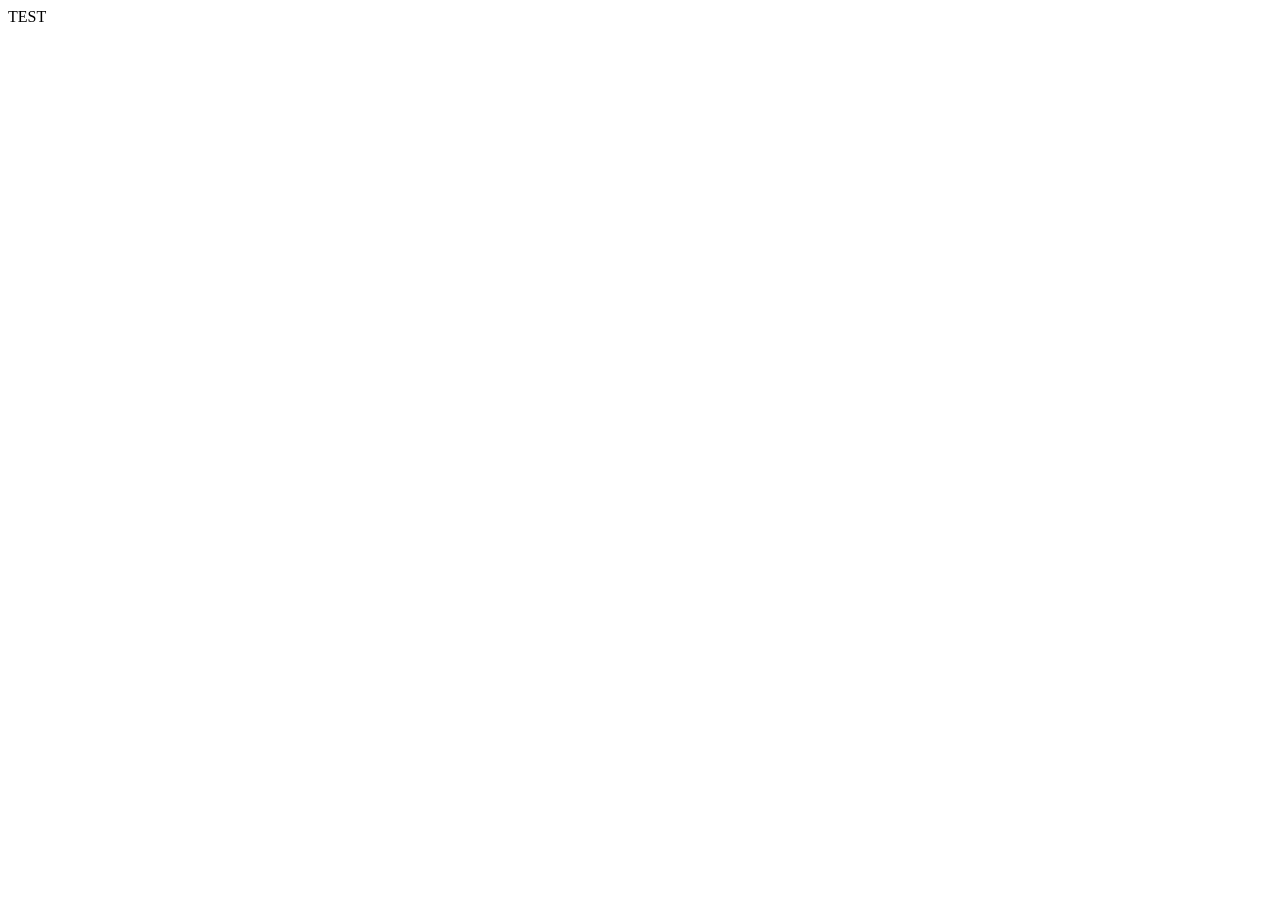
==== commit b4a44a63: "Update standalone HTML file" ====
--- a/FurnitureERP.html
+++ b/FurnitureERP.html
@@ -5,2244 +5,8 @@
     <meta name="viewport" content="width=device-width, initial-scale=1.0">
     <title>FurnitureERP</title>
     <style>
-/* ══════════════════════════════════════════════════════════════════════════════
-   FurnitureERP — Odoo-inspired ERP Theme
-   ══════════════════════════════════════════════════════════════════════════════ */
-
-:root {
-    --primary: #714B67;
-    --primary-dark: #5B3A52;
-    --primary-light: #8E6B82;
-    --accent: #00A09D;
-    --accent-light: #E0F5F5;
-    --success: #28a745;
-    --warning: #F59E0B;
-    --danger: #DC3545;
-    --info: #17a2b8;
-    --bg: #F0F0F0;
-    --bg-white: #FFFFFF;
-    --text: #2C2C2C;
-    --text-muted: #6B7280;
-    --border: #D1D5DB;
-    --sidebar-width: 240px;
-    --header-height: 50px;
-    --shadow: 0 1px 3px rgba(0,0,0,0.12);
-    --shadow-lg: 0 4px 12px rgba(0,0,0,0.15);
-    --radius: 6px;
-}
-
-* { margin: 0; padding: 0; box-sizing: border-box; }
-
-body {
-    font-family: -apple-system, BlinkMacSystemFont, 'Segoe UI', Roboto, Oxygen, sans-serif;
-    background: var(--bg);
-    color: var(--text);
-    font-size: 14px;
-    line-height: 1.5;
-}
-
-/* ── Layout ──────────────────────────────────────────────────────────────────── */
-
-.app-layout {
-    display: flex;
-    min-height: 100vh;
-}
-
-.sidebar {
-    width: var(--sidebar-width);
-    background: var(--primary);
-    color: #fff;
-    position: fixed;
-    top: 0;
-    left: 0;
-    bottom: 0;
-    overflow-y: auto;
-    z-index: 100;
-    transition: transform 0.3s;
-}
-
-.sidebar-header {
-    padding: 16px 20px;
-    border-bottom: 1px solid var(--primary-light);
-    display: flex;
-    align-items: center;
-    gap: 10px;
-}
-
-.sidebar-header .logo {
-    font-size: 20px;
-    font-weight: 700;
-    letter-spacing: -0.5px;
-}
-
-.sidebar-header .logo span {
-    color: var(--accent);
-}
-
-.sidebar-nav { padding: 8px 0; }
-
-.nav-section {
-    padding: 12px 20px 4px;
-    font-size: 11px;
-    text-transform: uppercase;
-    letter-spacing: 1px;
-    color: rgba(255,255,255,0.5);
-    font-weight: 600;
-}
-
-.nav-item {
-    display: flex;
-    align-items: center;
-    gap: 12px;
-    padding: 9px 20px;
-    color: rgba(255,255,255,0.85);
-    cursor: pointer;
-    transition: all 0.15s;
-    text-decoration: none;
-    font-size: 13.5px;
-}
-
-.nav-item:hover {
-    background: rgba(255,255,255,0.1);
-    color: #fff;
-}
-
-.nav-item.active {
-    background: rgba(255,255,255,0.18);
-    color: #fff;
-    font-weight: 600;
-    border-right: 3px solid var(--accent);
-}
-
-.nav-item .icon {
-    width: 20px;
-    text-align: center;
-    font-size: 16px;
-}
-
-.main-area {
-    margin-left: var(--sidebar-width);
-    flex: 1;
-    display: flex;
-    flex-direction: column;
-}
-
-/* ── Top Header ──────────────────────────────────────────────────────────────── */
-
-.top-header {
-    height: var(--header-height);
-    background: var(--bg-white);
-    border-bottom: 1px solid var(--border);
-    display: flex;
-    align-items: center;
-    justify-content: space-between;
-    padding: 0 24px;
-    position: sticky;
-    top: 0;
-    z-index: 50;
-    box-shadow: var(--shadow);
-}
-
-.header-left {
-    display: flex;
-    align-items: center;
-    gap: 16px;
-}
-
-.breadcrumb {
-    display: flex;
-    align-items: center;
-    gap: 8px;
-    font-size: 14px;
-    color: var(--text-muted);
-}
-
-.breadcrumb .current {
-    color: var(--text);
-    font-weight: 600;
-}
-
-.header-right {
-    display: flex;
-    align-items: center;
-    gap: 12px;
-}
-
-.search-box {
-    position: relative;
-}
-
-.search-box input {
-    padding: 6px 12px 6px 32px;
-    border: 1px solid var(--border);
-    border-radius: 20px;
-    font-size: 13px;
-    width: 220px;
-    outline: none;
-    transition: border-color 0.2s;
-}
-
-.search-box input:focus {
-    border-color: var(--primary);
-}
-
-.search-box .search-icon {
-    position: absolute;
-    left: 10px;
-    top: 50%;
-    transform: translateY(-50%);
-    color: var(--text-muted);
-}
-
-.user-avatar {
-    width: 32px;
-    height: 32px;
-    border-radius: 50%;
-    background: var(--primary);
-    color: #fff;
-    display: flex;
-    align-items: center;
-    justify-content: center;
-    font-weight: 600;
-    font-size: 13px;
-}
-
-/* ── Content Area ────────────────────────────────────────────────────────────── */
-
-.content-area {
-    padding: 20px 24px;
-    flex: 1;
-}
-
-.page-header {
-    display: flex;
-    align-items: center;
-    justify-content: space-between;
-    margin-bottom: 20px;
-}
-
-.page-title {
-    font-size: 22px;
-    font-weight: 700;
-    color: var(--text);
-}
-
-.page-actions {
-    display: flex;
-    gap: 8px;
-}
-
-/* ── Buttons ─────────────────────────────────────────────────────────────────── */
-
-.btn {
-    display: inline-flex;
-    align-items: center;
-    gap: 6px;
-    padding: 7px 16px;
-    border: 1px solid transparent;
-    border-radius: var(--radius);
-    font-size: 13px;
-    font-weight: 500;
-    cursor: pointer;
-    transition: all 0.15s;
-    text-decoration: none;
-    white-space: nowrap;
-}
-
-.btn-primary {
-    background: var(--primary);
-    color: #fff;
-}
-.btn-primary:hover { background: var(--primary-dark); }
-
-.btn-success {
-    background: var(--success);
-    color: #fff;
-}
-.btn-success:hover { opacity: 0.9; }
-
-.btn-danger {
-    background: var(--danger);
-    color: #fff;
-}
-.btn-danger:hover { opacity: 0.9; }
-
-.btn-outline {
-    background: #fff;
-    border-color: var(--border);
-    color: var(--text);
-}
-.btn-outline:hover { background: var(--bg); }
-
-.btn-sm {
-    padding: 4px 10px;
-    font-size: 12px;
-}
-
-.btn-accent {
-    background: var(--accent);
-    color: #fff;
-}
-.btn-accent:hover { opacity: 0.9; }
-
-.btn-warning {
-    background: var(--warning);
-    color: #fff;
-}
-
-/* ── Cards ───────────────────────────────────────────────────────────────────── */
-
-.card {
-    background: var(--bg-white);
-    border-radius: var(--radius);
-    box-shadow: var(--shadow);
-    border: 1px solid var(--border);
-}
-
-.card-header {
-    padding: 14px 18px;
-    border-bottom: 1px solid var(--border);
-    font-weight: 600;
-    font-size: 15px;
-    display: flex;
-    align-items: center;
-    justify-content: space-between;
-}
-
-.card-body { padding: 18px; }
-
-/* ── Stats/KPI Cards ─────────────────────────────────────────────────────────── */
-
-.stats-grid {
-    display: grid;
-    grid-template-columns: repeat(auto-fit, minmax(200px, 1fr));
-    gap: 16px;
-    margin-bottom: 20px;
-}
-
-.stat-card {
-    background: var(--bg-white);
-    border-radius: var(--radius);
-    padding: 18px 20px;
-    box-shadow: var(--shadow);
-    border: 1px solid var(--border);
-    border-left: 4px solid var(--primary);
-}
-
-.stat-card.accent { border-left-color: var(--accent); }
-.stat-card.success { border-left-color: var(--success); }
-.stat-card.warning { border-left-color: var(--warning); }
-.stat-card.danger { border-left-color: var(--danger); }
-.stat-card.info { border-left-color: var(--info); }
-
-.stat-label {
-    font-size: 12px;
-    color: var(--text-muted);
-    text-transform: uppercase;
-    letter-spacing: 0.5px;
-    margin-bottom: 4px;
-}
-
-.stat-value {
-    font-size: 26px;
-    font-weight: 700;
-    color: var(--text);
-}
-
-.stat-sub {
-    font-size: 12px;
-    color: var(--text-muted);
-    margin-top: 4px;
-}
-
-/* ── Tables ──────────────────────────────────────────────────────────────────── */
-
-.table-wrapper {
-    overflow-x: auto;
-}
-
-table {
-    width: 100%;
-    border-collapse: collapse;
-}
-
-table th {
-    background: #F9FAFB;
-    padding: 10px 14px;
-    text-align: left;
-    font-size: 12px;
-    font-weight: 600;
-    color: var(--text-muted);
-    text-transform: uppercase;
-    letter-spacing: 0.5px;
-    border-bottom: 2px solid var(--border);
-}
-
-table td {
-    padding: 10px 14px;
-    border-bottom: 1px solid #F3F4F6;
-    font-size: 13.5px;
-}
-
-table tr:hover { background: #F9FAFB; }
-
-table tr { cursor: pointer; }
-
-/* ── Badges / Status ─────────────────────────────────────────────────────────── */
-
-.badge {
-    display: inline-block;
-    padding: 2px 10px;
-    border-radius: 12px;
-    font-size: 11.5px;
-    font-weight: 600;
-    text-transform: capitalize;
-}
-
-.badge-new, .badge-draft { background: #E5E7EB; color: #374151; }
-.badge-qualified, .badge-confirmed, .badge-sent { background: #DBEAFE; color: #1E40AF; }
-.badge-proposition, .badge-in_progress, .badge-sending, .badge-scheduled { background: #FEF3C7; color: #92400E; }
-.badge-won, .badge-paid, .badge-done, .badge-received, .badge-completed, .badge-delivered { background: #D1FAE5; color: #065F46; }
-.badge-lost, .badge-cancelled, .badge-overdue { background: #FEE2E2; color: #991B1B; }
-.badge-invoiced { background: #E0E7FF; color: #3730A3; }
-
-/* ── Forms / Modal ───────────────────────────────────────────────────────────── */
-
-.modal-overlay {
-    position: fixed;
-    inset: 0;
-    background: rgba(0,0,0,0.4);
-    z-index: 200;
-    display: flex;
-    align-items: center;
-    justify-content: center;
-    opacity: 0;
-    visibility: hidden;
-    transition: all 0.2s;
-}
-
-.modal-overlay.show {
-    opacity: 1;
-    visibility: visible;
-}
-
-.modal {
-    background: var(--bg-white);
-    border-radius: 8px;
-    box-shadow: var(--shadow-lg);
-    width: 90%;
-    max-width: 640px;
-    max-height: 85vh;
-    overflow-y: auto;
-    transform: translateY(20px);
-    transition: transform 0.2s;
-}
-
-.modal-overlay.show .modal {
-    transform: translateY(0);
-}
-
-.modal-header {
-    padding: 16px 20px;
-    border-bottom: 1px solid var(--border);
-    display: flex;
-    align-items: center;
-    justify-content: space-between;
-    font-size: 17px;
-    font-weight: 600;
-}
-
-.modal-close {
-    background: none;
-    border: none;
-    font-size: 22px;
-    cursor: pointer;
-    color: var(--text-muted);
-    padding: 4px;
-    line-height: 1;
-}
-
-.modal-body { padding: 20px; }
-
-.modal-footer {
-    padding: 14px 20px;
-    border-top: 1px solid var(--border);
-    display: flex;
-    justify-content: flex-end;
-    gap: 8px;
-}
-
-.form-group {
-    margin-bottom: 14px;
-}
-
-.form-group label {
-    display: block;
-    font-size: 12.5px;
-    font-weight: 600;
-    color: var(--text-muted);
-    margin-bottom: 4px;
-}
-
-.form-control {
-    width: 100%;
-    padding: 8px 12px;
-    border: 1px solid var(--border);
-    border-radius: var(--radius);
-    font-size: 13.5px;
-    outline: none;
-    transition: border-color 0.2s;
-    font-family: inherit;
-}
-
-.form-control:focus {
-    border-color: var(--primary);
-    box-shadow: 0 0 0 3px rgba(113, 75, 103, 0.1);
-}
-
-textarea.form-control {
-    min-height: 80px;
-    resize: vertical;
-}
-
-select.form-control {
-    appearance: auto;
-}
-
-.form-row {
-    display: grid;
-    grid-template-columns: 1fr 1fr;
-    gap: 12px;
-}
-
-/* ── Kanban Board ────────────────────────────────────────────────────────────── */
-
-.kanban-board {
-    display: flex;
-    gap: 16px;
-    overflow-x: auto;
-    padding-bottom: 16px;
-}
-
-.kanban-column {
-    min-width: 270px;
-    flex: 1;
-    background: var(--bg);
-    border-radius: var(--radius);
-    border: 1px solid var(--border);
-}
-
-.kanban-column-header {
-    padding: 12px 14px;
-    font-weight: 600;
-    font-size: 13.5px;
-    border-bottom: 1px solid var(--border);
-    background: #F9FAFB;
-    border-radius: var(--radius) var(--radius) 0 0;
-    display: flex;
-    align-items: center;
-    justify-content: space-between;
-}
-
-.kanban-column-header .count {
-    background: var(--primary);
-    color: #fff;
-    font-size: 11px;
-    padding: 1px 8px;
-    border-radius: 10px;
-}
-
-.kanban-cards { padding: 10px; min-height: 100px; }
-
-.kanban-card {
-    background: var(--bg-white);
-    border-radius: var(--radius);
-    padding: 12px;
-    margin-bottom: 8px;
-    box-shadow: var(--shadow);
-    border: 1px solid var(--border);
-    cursor: pointer;
-    transition: box-shadow 0.15s;
-}
-
-.kanban-card:hover { box-shadow: var(--shadow-lg); }
-
-.kanban-card-title {
-    font-weight: 600;
-    font-size: 13.5px;
-    margin-bottom: 4px;
-}
-
-.kanban-card-sub {
-    font-size: 12px;
-    color: var(--text-muted);
-}
-
-.kanban-card-amount {
-    font-size: 15px;
-    font-weight: 700;
-    color: var(--primary);
-    margin-top: 6px;
-}
-
-/* ── POS Layout ──────────────────────────────────────────────────────────────── */
-
-.pos-layout {
-    display: grid;
-    grid-template-columns: 1fr 380px;
-    gap: 20px;
-    height: calc(100vh - var(--header-height) - 90px);
-}
-
-.pos-products-grid {
-    display: grid;
-    grid-template-columns: repeat(auto-fill, minmax(150px, 1fr));
-    gap: 12px;
-    align-content: start;
-    overflow-y: auto;
-    padding: 4px;
-}
-
-.pos-product-card {
-    background: var(--bg-white);
-    border: 1px solid var(--border);
-    border-radius: var(--radius);
-    padding: 14px;
-    text-align: center;
-    cursor: pointer;
-    transition: all 0.15s;
-}
-
-.pos-product-card:hover {
-    border-color: var(--primary);
-    box-shadow: var(--shadow-lg);
-}
-
-.pos-product-icon {
-    font-size: 32px;
-    margin-bottom: 6px;
-}
-
-.pos-product-name {
-    font-size: 12.5px;
-    font-weight: 600;
-    margin-bottom: 2px;
-    line-height: 1.3;
-}
-
-.pos-product-price {
-    font-size: 14px;
-    font-weight: 700;
-    color: var(--primary);
-}
-
-.pos-cart {
-    background: var(--bg-white);
-    border: 1px solid var(--border);
-    border-radius: var(--radius);
-    display: flex;
-    flex-direction: column;
-}
-
-.pos-cart-header {
-    padding: 14px 16px;
-    border-bottom: 1px solid var(--border);
-    font-weight: 600;
-    font-size: 15px;
-}
-
-.pos-cart-items {
-    flex: 1;
-    overflow-y: auto;
-    padding: 8px 0;
-}
-
-.pos-cart-item {
-    display: flex;
-    align-items: center;
-    justify-content: space-between;
-    padding: 8px 16px;
-    border-bottom: 1px solid #F3F4F6;
-}
-
-.pos-cart-item-info { flex: 1; }
-
-.pos-cart-item-name {
-    font-weight: 500;
-    font-size: 13px;
-}
-
-.pos-cart-item-price {
-    font-size: 12px;
-    color: var(--text-muted);
-}
-
-.pos-cart-item-qty {
-    display: flex;
-    align-items: center;
-    gap: 6px;
-}
-
-.pos-cart-item-qty button {
-    width: 24px;
-    height: 24px;
-    border: 1px solid var(--border);
-    border-radius: 4px;
-    background: #fff;
-    cursor: pointer;
-    font-size: 14px;
-    display: flex;
-    align-items: center;
-    justify-content: center;
-}
-
-.pos-cart-item-subtotal {
-    font-weight: 600;
-    min-width: 70px;
-    text-align: right;
-    font-size: 13px;
-}
-
-.pos-cart-footer {
-    border-top: 2px solid var(--border);
-    padding: 14px 16px;
-}
-
-.pos-totals-row {
-    display: flex;
-    justify-content: space-between;
-    padding: 3px 0;
-    font-size: 13px;
-}
-
-.pos-totals-row.total {
-    font-size: 18px;
-    font-weight: 700;
-    color: var(--primary);
-    padding-top: 8px;
-    margin-top: 4px;
-    border-top: 1px solid var(--border);
-}
-
-.pos-payment-buttons {
-    display: flex;
-    gap: 8px;
-    margin-top: 12px;
-}
-
-.pos-payment-buttons .btn { flex: 1; justify-content: center; }
-
-/* ── Tabs ────────────────────────────────────────────────────────────────────── */
-
-.tabs {
-    display: flex;
-    gap: 0;
-    border-bottom: 2px solid var(--border);
-    margin-bottom: 16px;
-}
-
-.tab {
-    padding: 8px 18px;
-    cursor: pointer;
-    font-size: 13.5px;
-    font-weight: 500;
-    color: var(--text-muted);
-    border-bottom: 2px solid transparent;
-    margin-bottom: -2px;
-    transition: all 0.15s;
-}
-
-.tab:hover { color: var(--text); }
-
-.tab.active {
-    color: var(--primary);
-    border-bottom-color: var(--primary);
-    font-weight: 600;
-}
-
-/* ── Detail View ─────────────────────────────────────────────────────────────── */
-
-.detail-grid {
-    display: grid;
-    grid-template-columns: 1fr 1fr;
-    gap: 20px;
-}
-
-.detail-field {
-    margin-bottom: 12px;
-}
-
-.detail-label {
-    font-size: 12px;
-    color: var(--text-muted);
-    text-transform: uppercase;
-    letter-spacing: 0.5px;
-    margin-bottom: 2px;
-}
-
-.detail-value {
-    font-size: 14px;
-    font-weight: 500;
-}
-
-/* ── Empty State ─────────────────────────────────────────────────────────────── */
-
-.empty-state {
-    text-align: center;
-    padding: 60px 20px;
-    color: var(--text-muted);
-}
-
-.empty-state .icon {
-    font-size: 48px;
-    margin-bottom: 12px;
-    opacity: 0.4;
-}
-
-.empty-state p {
-    font-size: 15px;
-}
-
-/* ── Toast Notification ──────────────────────────────────────────────────────── */
-
-.toast-container {
-    position: fixed;
-    bottom: 20px;
-    right: 20px;
-    z-index: 999;
-    display: flex;
-    flex-direction: column;
-    gap: 8px;
-}
-
-.toast {
-    background: #333;
-    color: #fff;
-    padding: 12px 20px;
-    border-radius: var(--radius);
-    font-size: 13.5px;
-    box-shadow: var(--shadow-lg);
-    animation: slideIn 0.3s ease;
-    max-width: 350px;
-}
-
-.toast.success { background: var(--success); }
-.toast.error { background: var(--danger); }
-
-@keyframes slideIn {
-    from { transform: translateX(100%); opacity: 0; }
-    to { transform: translateX(0); opacity: 1; }
-}
-
-/* ── Responsive ──────────────────────────────────────────────────────────────── */
-
-@media (max-width: 768px) {
-    .sidebar { transform: translateX(-100%); }
-    .sidebar.open { transform: translateX(0); }
-    .main-area { margin-left: 0; }
-    .pos-layout { grid-template-columns: 1fr; }
-    .detail-grid { grid-template-columns: 1fr; }
-    .form-row { grid-template-columns: 1fr; }
-    .stats-grid { grid-template-columns: 1fr 1fr; }
-}
-
-/* ── Print ───────────────────────────────────────────────────────────────────── */
-
-@media print {
-    .sidebar, .top-header, .page-actions, .modal-overlay { display: none !important; }
-    .main-area { margin-left: 0; }
-    .content-area { padding: 0; }
-}
-
-/* ── Campaign editor ─────────────────────────────────────────────────────────── */
-
-.email-preview {
-    background: #f9f9f9;
-    border: 1px solid var(--border);
-    border-radius: var(--radius);
-    padding: 20px;
-    margin-top: 8px;
-    min-height: 120px;
-}
-
-.sms-char-count {
-    font-size: 11px;
-    color: var(--text-muted);
-    text-align: right;
-    margin-top: 4px;
-}
-
-/* ── Misc ────────────────────────────────────────────────────────────────────── */
-
-.divider {
-    border: none;
-    border-top: 1px solid var(--border);
-    margin: 16px 0;
-}
-
-.text-muted { color: var(--text-muted); }
-.text-success { color: var(--success); }
-.text-danger { color: var(--danger); }
-.text-primary { color: var(--primary); }
-.fw-bold { font-weight: 600; }
-.mt-2 { margin-top: 8px; }
-.mt-4 { margin-top: 16px; }
-.mb-2 { margin-bottom: 8px; }
-.mb-4 { margin-bottom: 16px; }
-.gap-2 { gap: 8px; }
-.flex { display: flex; }
-.items-center { align-items: center; }
-.justify-between { justify-content: space-between; }
-
+TEST
     </style>
 </head>
-<body>
-<div class="app-layout" id="app">
-    <!-- Sidebar -->
-    <aside class="sidebar" id="sidebar">
-        <div class="sidebar-header">
-            <div class="logo">Furniture<span>ERP</span></div>
-        </div>
-        <nav class="sidebar-nav">
-            <div class="nav-section">Main</div>
-            <a class="nav-item active" data-page="dashboard" onclick="navigate('dashboard')">
-                <span class="icon">&#9632;</span> Dashboard
-            </a>
-
-            <div class="nav-section">Sales</div>
-            <a class="nav-item" data-page="crm" onclick="navigate('crm')">
-                <span class="icon">&#9733;</span> CRM
-            </a>
-            <a class="nav-item" data-page="sales" onclick="navigate('sales')">
-                <span class="icon">&#9830;</span> Sales
-            </a>
-            <a class="nav-item" data-page="pos" onclick="navigate('pos')">
-                <span class="icon">&#9641;</span> Point of Sale
-            </a>
-
-            <div class="nav-section">Operations</div>
-            <a class="nav-item" data-page="inventory" onclick="navigate('inventory')">
-                <span class="icon">&#9634;</span> Inventory
-            </a>
-            <a class="nav-item" data-page="purchase" onclick="navigate('purchase')">
-                <span class="icon">&#9660;</span> Purchase
-            </a>
-            <a class="nav-item" data-page="manufacturing" onclick="navigate('manufacturing')">
-                <span class="icon">&#9881;</span> Manufacturing
-            </a>
-
-            <div class="nav-section">Finance</div>
-            <a class="nav-item" data-page="accounting" onclick="navigate('accounting')">
-                <span class="icon">&#9783;</span> Accounting
-            </a>
-
-            <div class="nav-section">Marketing</div>
-            <a class="nav-item" data-page="email-marketing" onclick="navigate('email-marketing')">
-                <span class="icon">&#9993;</span> Email Marketing
-            </a>
-            <a class="nav-item" data-page="sms-marketing" onclick="navigate('sms-marketing')">
-                <span class="icon">&#9742;</span> SMS Marketing
-            </a>
-
-            <div class="nav-section">Master Data</div>
-            <a class="nav-item" data-page="contacts" onclick="navigate('contacts')">
-                <span class="icon">&#9786;</span> Contacts
-            </a>
-            <a class="nav-item" data-page="products" onclick="navigate('products')">
-                <span class="icon">&#9642;</span> Products
-            </a>
-        </nav>
-    </aside>
-
-    <!-- Main Area -->
-    <div class="main-area">
-        <header class="top-header">
-            <div class="header-left">
-                <div class="breadcrumb">
-                    <span>FurnitureERP</span>
-                    <span>/</span>
-                    <span class="current" id="breadcrumb-page">Dashboard</span>
-                </div>
-            </div>
-            <div class="header-right">
-                <div class="search-box">
-                    <span class="search-icon">&#128269;</span>
-                    <input type="text" placeholder="Search..." id="global-search">
-                </div>
-                <div class="user-avatar">AD</div>
-            </div>
-        </header>
-
-        <main class="content-area" id="content">
-            <!-- Dynamic content loaded here -->
-        </main>
-    </div>
-</div>
-
-<!-- Modal -->
-<div class="modal-overlay" id="modal-overlay">
-    <div class="modal" id="modal">
-        <div class="modal-header">
-            <span id="modal-title">Title</span>
-            <button class="modal-close" onclick="closeModal()">&times;</button>
-        </div>
-        <div class="modal-body" id="modal-body"></div>
-        <div class="modal-footer" id="modal-footer"></div>
-    </div>
-</div>
-
-<!-- Toast -->
-<div class="toast-container" id="toast-container"></div>
-
-
-
-<script>
-
-const EMBEDDED_DATA = {"crmDash": {"total_leads": 5, "won_deals": 1, "conversion_rate": 20.0, "total_revenue": 18000.0, "by_status": {"new": 2, "qualified": 1, "proposition": 1, "won": 1, "lost": 0}}, "salesDash": {"total_orders": 3, "total_revenue": 20720.7, "avg_order_value": 6906.9, "by_status": {"draft": 1, "confirmed": 1, "delivered": 0, "invoiced": 1, "cancelled": 0}}, "inventoryDash": {"total_products": 15, "total_stock_value": 120005.0, "low_stock_items": [], "warehouses": 2}, "purchaseDash": {"total_orders": 2, "total_spent": 4675.0, "pending_orders": 1}, "mfgDash": {"total_orders": 2, "in_progress": 0, "completed": 2, "active_boms": 2}, "marketingDash": {"email_campaigns": 2, "sms_campaigns": 1, "total_emails_sent": 5, "total_sms_sent": 5, "email_open_rate": 60.0, "email_click_rate": 20.0, "mailing_lists": 2, "total_subscribers": 7}, "accountingDash": {"accounts_receivable": 0, "accounts_payable": 0, "total_income": 4231.7, "total_expenses": 0, "net_profit": 4231.7, "overdue_invoices": 0}, "contacts": [{"email": "test@example.com", "city": null, "created_at": "2026-03-07T17:32:23.550822", "state": null, "updated_at": "2026-03-07T17:32:23.550826", "id": 10, "phone": null, "zip_code": null, "opt_in_email": true, "country": null, "opt_in_sms": true, "name": "Test Customer", "is_customer": true, "mobile": null, "is_vendor": false, "company": null, "notes": null, "address": null}, {"email": "info@glasspro.com", "city": "Phoenix", "created_at": "2026-03-07T17:31:46.566520", "state": "AZ", "updated_at": "2026-03-07T17:31:46.566520", "id": 9, "phone": "555-1301", "zip_code": null, "opt_in_email": true, "country": null, "opt_in_sms": true, "name": "Glass & Mirror Pro", "is_customer": false, "mobile": null, "is_vendor": true, "company": "Glass & Mirror Pro", "notes": null, "address": null}, {"email": "orders@steelframe.com", "city": "Pittsburgh", "created_at": "2026-03-07T17:31:46.566519", "state": "PA", "updated_at": "2026-03-07T17:31:46.566519", "id": 7, "phone": "555-1101", "zip_code": "15201", "opt_in_email": true, "country": "US", "opt_in_sms": true, "name": "Steel Frame Supply", "is_customer": false, "mobile": null, "is_vendor": true, "company": "Steel Frame Supply Inc", "notes": "Metal frames and hardware", "address": "1100 Metal Way"}, {"email": "hello@comfortfab.com", "city": "Charlotte", "created_at": "2026-03-07T17:31:46.566519", "state": "NC", "updated_at": "2026-03-07T17:31:46.566520", "id": 8, "phone": "555-1201", "zip_code": "28201", "opt_in_email": true, "country": "US", "opt_in_sms": true, "name": "Comfort Fabrics", "is_customer": false, "mobile": null, "is_vendor": true, "company": "Comfort Fabrics Ltd", "notes": "Upholstery fabric supplier", "address": "1200 Textile Blvd"}, {"email": "sales@oakpine.com", "city": "Eugene", "created_at": "2026-03-07T17:31:46.566516", "state": "OR", "updated_at": "2026-03-07T17:31:46.566518", "id": 6, "phone": "555-1001", "zip_code": "97401", "opt_in_email": true, "country": "US", "opt_in_sms": true, "name": "Oak & Pine Lumber", "is_customer": false, "mobile": null, "is_vendor": true, "company": "Oak & Pine Lumber Co", "notes": "Primary wood supplier", "address": "1000 Timber Rd"}, {"email": "lisa@homereno.com", "city": "Denver", "created_at": "2026-03-07T17:31:46.565567", "state": "CO", "updated_at": "2026-03-07T17:31:46.565567", "id": 5, "phone": "555-0501", "zip_code": null, "opt_in_email": true, "country": null, "opt_in_sms": true, "name": "Lisa Thompson", "is_customer": true, "mobile": null, "is_vendor": false, "company": "Home Reno Plus", "notes": null, "address": null}, {"email": "dkim@officespace.co", "city": "Seattle", "created_at": "2026-03-07T17:31:46.565566", "state": "WA", "updated_at": "2026-03-07T17:31:46.565566", "id": 4, "phone": "555-0401", "zip_code": "98101", "opt_in_email": true, "country": "US", "opt_in_sms": true, "name": "David Kim", "is_customer": true, "mobile": null, "is_vendor": false, "company": "Office Space Solutions", "notes": null, "address": "400 Corporate Dr"}, {"email": "emily.r@homemakers.com", "city": "Austin", "created_at": "2026-03-07T17:31:46.565565", "state": "TX", "updated_at": "2026-03-07T17:31:46.565565", "id": 3, "phone": "555-0301", "zip_code": "78701", "opt_in_email": true, "country": "US", "opt_in_sms": true, "name": "Emily Rodriguez", "is_customer": true, "mobile": null, "is_vendor": false, "company": "Homemakers Inc", "notes": null, "address": "300 Elm St"}, {"email": "mchen@hotelgroup.com", "city": "San Francisco", "created_at": "2026-03-07T17:31:46.565564", "state": "CA", "updated_at": "2026-03-07T17:31:46.565564", "id": 2, "phone": "555-0201", "zip_code": "94105", "opt_in_email": true, "country": "US", "opt_in_sms": true, "name": "Michael Chen", "is_customer": true, "mobile": "555-0202", "is_vendor": false, "company": "Pacific Hotel Group", "notes": "Hotel chain, contract pricing", "address": "200 Harbor Blvd"}, {"email": "sarah@designstudio.com", "city": "Portland", "created_at": "2026-03-07T17:31:46.565557", "state": "OR", "updated_at": "2026-03-07T17:31:46.565563", "id": 1, "phone": "555-0101", "zip_code": "97201", "opt_in_email": true, "country": "US", "opt_in_sms": true, "name": "Sarah Johnson", "is_customer": true, "mobile": "555-0102", "is_vendor": false, "company": "Design Studio Co", "notes": "Interior designer, bulk orders", "address": "100 Oak Ave"}], "products": [{"id": 8, "category": "Cabinet", "sale_price": 249.0, "weight": 12.0, "material": "MDF + Oak Veneer", "is_active": true, "can_be_purchased": true, "created_at": "2026-03-07T17:31:46.568863", "name": "Bedside Cabinet", "sku": "CAB-001", "description": "Compact bedside table with 2 drawers", "cost_price": 75.0, "dimensions": "45x40x55 cm", "color": "Light Oak", "can_be_sold": true, "image_url": null}, {"id": 9, "category": "Chair", "sale_price": 799.0, "weight": 28.0, "material": "Beech + Linen", "is_active": true, "can_be_purchased": true, "created_at": "2026-03-07T17:31:46.568864", "name": "Dining Chair Set (4)", "sku": "CHR-002", "description": "Set of 4 upholstered dining chairs", "cost_price": 240.0, "dimensions": "45x50x90 cm each", "color": "Cream", "can_be_sold": true, "image_url": null}, {"id": 3, "category": "Chair", "sale_price": 599.0, "weight": 15.0, "material": "Mesh + Steel", "is_active": true, "can_be_purchased": true, "created_at": "2026-03-07T17:31:46.568861", "name": "Ergonomic Office Chair", "sku": "CHR-001", "description": "Adjustable ergonomic chair with lumbar support", "cost_price": 180.0, "dimensions": "65x65x120 cm", "color": "Black", "can_be_sold": true, "image_url": null}, {"id": 2, "category": "Sofa", "sale_price": 2499.0, "weight": 65.0, "material": "Leather + Steel Frame", "is_active": true, "can_be_purchased": true, "created_at": "2026-03-07T17:31:46.568860", "name": "Modern Leather Sofa 3-Seat", "sku": "SOF-001", "description": "Premium Italian leather sofa", "cost_price": 980.0, "dimensions": "220x90x85 cm", "color": "Charcoal", "can_be_sold": true, "image_url": null}, {"id": 1, "category": "Table", "sale_price": 1299.0, "weight": 45.0, "material": "Solid Oak", "is_active": true, "can_be_purchased": true, "created_at": "2026-03-07T17:31:46.568858", "name": "Nordic Oak Dining Table", "sku": "TBL-001", "description": "Solid oak dining table, seats 6-8", "cost_price": 520.0, "dimensions": "180x90x75 cm", "color": "Natural", "can_be_sold": true, "image_url": null}, {"id": 11, "category": "Raw Material", "sale_price": 0.0, "weight": 0.0, "material": "Oak", "is_active": true, "can_be_purchased": true, "created_at": "2026-03-07T17:31:46.569771", "name": "Oak Lumber (per board ft)", "sku": "RAW-001", "description": null, "cost_price": 8.5, "dimensions": null, "color": null, "can_be_sold": false, "image_url": null}, {"id": 7, "category": "Outdoor", "sale_price": 1899.0, "weight": 55.0, "material": "Teak + Sunbrella Fabric", "is_active": true, "can_be_purchased": true, "created_at": "2026-03-07T17:31:46.568863", "name": "Outdoor Lounge Set", "sku": "OUT-001", "description": "4-piece outdoor lounge with cushions", "cost_price": 680.0, "dimensions": "Various", "color": "Grey", "can_be_sold": true, "image_url": null}, {"id": 5, "category": "Bed", "sale_price": 899.0, "weight": 35.0, "material": "Pine + Steel", "is_active": true, "can_be_purchased": true, "created_at": "2026-03-07T17:31:46.568862", "name": "Queen Platform Bed", "sku": "BED-001", "description": "Minimalist queen platform bed frame", "cost_price": 320.0, "dimensions": "160x200x40 cm", "color": "White", "can_be_sold": true, "image_url": null}, {"id": 14, "category": "Raw Material", "sale_price": 0.0, "weight": 0.0, "material": null, "is_active": true, "can_be_purchased": true, "created_at": "2026-03-07T17:31:46.569774", "name": "Screws & Hardware Kit", "sku": "RAW-004", "description": null, "cost_price": 5.0, "dimensions": null, "color": null, "can_be_sold": false, "image_url": null}, {"id": 6, "category": "Desk", "sale_price": 749.0, "weight": 30.0, "material": "Bamboo + Steel", "is_active": true, "can_be_purchased": true, "created_at": "2026-03-07T17:31:46.568862", "name": "Standing Desk", "sku": "DSK-001", "description": "Electric height-adjustable standing desk", "cost_price": 280.0, "dimensions": "140x70x120 cm", "color": "Natural Bamboo", "can_be_sold": true, "image_url": null}, {"id": 12, "category": "Raw Material", "sale_price": 0.0, "weight": 0.0, "material": "Steel", "is_active": true, "can_be_purchased": true, "created_at": "2026-03-07T17:31:46.569772", "name": "Steel Tubing (per meter)", "sku": "RAW-002", "description": null, "cost_price": 12.0, "dimensions": null, "color": null, "can_be_sold": false, "image_url": null}, {"id": 10, "category": "Cabinet", "sale_price": 599.0, "weight": 22.0, "material": "Walnut + Steel", "is_active": true, "can_be_purchased": true, "created_at": "2026-03-07T17:31:46.568864", "name": "TV Console Unit", "sku": "CAB-002", "description": "Low-profile media console", "cost_price": 200.0, "dimensions": "160x40x50 cm", "color": "Walnut", "can_be_sold": true, "image_url": null}, {"id": 13, "category": "Raw Material", "sale_price": 0.0, "weight": 0.0, "material": "Linen Blend", "is_active": true, "can_be_purchased": true, "created_at": "2026-03-07T17:31:46.569773", "name": "Upholstery Fabric (per meter)", "sku": "RAW-003", "description": null, "cost_price": 25.0, "dimensions": null, "color": null, "can_be_sold": false, "image_url": null}, {"id": 4, "category": "Shelf", "sale_price": 449.0, "weight": 25.0, "material": "Walnut Wood", "is_active": true, "can_be_purchased": true, "created_at": "2026-03-07T17:31:46.568861", "name": "Walnut Bookshelf", "sku": "SHF-001", "description": "5-tier walnut bookshelf", "cost_price": 150.0, "dimensions": "80x30x180 cm", "color": "Dark Walnut", "can_be_sold": true, "image_url": null}, {"id": 15, "category": "Raw Material", "sale_price": 0.0, "weight": 0.0, "material": null, "is_active": true, "can_be_purchased": true, "created_at": "2026-03-07T17:31:46.569774", "name": "Wood Finish (per liter)", "sku": "RAW-005", "description": null, "cost_price": 18.0, "dimensions": null, "color": null, "can_be_sold": false, "image_url": null}], "leads": [{"contact_id": 5, "title": "Home staging package", "source": "Website", "probability": 15, "notes": null, "next_action_date": null, "updated_at": "2026-03-07T17:31:46.572187", "id": 5, "status": "new", "expected_revenue": 8500.0, "assigned_to": "Sales Team", "next_action": null, "created_at": "2026-03-07T17:31:46.572187", "contact": {"email": "lisa@homereno.com", "city": "Denver", "created_at": "2026-03-07T17:31:46.565567", "state": "CO", "updated_at": "2026-03-07T17:31:46.565567", "id": 5, "phone": "555-0501", "zip_code": null, "opt_in_email": true, "country": null, "opt_in_sms": true, "name": "Lisa Thompson", "is_customer": true, "mobile": null, "is_vendor": false, "company": "Home Reno Plus", "notes": null, "address": null}}, {"contact_id": 1, "title": "Residential project - full home", "source": "Referral", "probability": 100, "notes": null, "next_action_date": null, "updated_at": "2026-03-07T17:31:46.572186", "id": 3, "status": "won", "expected_revenue": 18000.0, "assigned_to": "Sales Team", "next_action": null, "created_at": "2026-03-07T17:31:46.572186", "contact": {"email": "sarah@designstudio.com", "city": "Portland", "created_at": "2026-03-07T17:31:46.565557", "state": "OR", "updated_at": "2026-03-07T17:31:46.565563", "id": 1, "phone": "555-0101", "zip_code": "97201", "opt_in_email": true, "country": "US", "opt_in_sms": true, "name": "Sarah Johnson", "is_customer": true, "mobile": "555-0102", "is_vendor": false, "company": "Design Studio Co", "notes": "Interior designer, bulk orders", "address": "100 Oak Ave"}}, {"contact_id": 3, "title": "Restaurant seating order", "source": "Trade Show", "probability": 20, "notes": null, "next_action_date": null, "updated_at": "2026-03-07T17:31:46.572187", "id": 4, "status": "new", "expected_revenue": 12000.0, "assigned_to": "Sales Team", "next_action": null, "created_at": "2026-03-07T17:31:46.572186", "contact": {"email": "emily.r@homemakers.com", "city": "Austin", "created_at": "2026-03-07T17:31:46.565565", "state": "TX", "updated_at": "2026-03-07T17:31:46.565565", "id": 3, "phone": "555-0301", "zip_code": "78701", "opt_in_email": true, "country": "US", "opt_in_sms": true, "name": "Emily Rodriguez", "is_customer": true, "mobile": null, "is_vendor": false, "company": "Homemakers Inc", "notes": null, "address": "300 Elm St"}}, {"contact_id": 4, "title": "Office redesign - 50 desks", "source": "Referral", "probability": 40, "notes": null, "next_action_date": null, "updated_at": "2026-03-07T17:31:46.572186", "id": 2, "status": "qualified", "expected_revenue": 37500.0, "assigned_to": "Sales Team", "next_action": null, "created_at": "2026-03-07T17:31:46.572185", "contact": {"email": "dkim@officespace.co", "city": "Seattle", "created_at": "2026-03-07T17:31:46.565566", "state": "WA", "updated_at": "2026-03-07T17:31:46.565566", "id": 4, "phone": "555-0401", "zip_code": "98101", "opt_in_email": true, "country": "US", "opt_in_sms": true, "name": "David Kim", "is_customer": true, "mobile": null, "is_vendor": false, "company": "Office Space Solutions", "notes": null, "address": "400 Corporate Dr"}}, {"contact_id": 2, "title": "Hotel lobby furniture package", "source": "Website", "probability": 60, "notes": "20 rooms + lobby area", "next_action_date": null, "updated_at": "2026-03-07T17:31:46.572185", "id": 1, "status": "proposition", "expected_revenue": 45000.0, "assigned_to": "Sales Team", "next_action": null, "created_at": "2026-03-07T17:31:46.572183", "contact": {"email": "mchen@hotelgroup.com", "city": "San Francisco", "created_at": "2026-03-07T17:31:46.565564", "state": "CA", "updated_at": "2026-03-07T17:31:46.565564", "id": 2, "phone": "555-0201", "zip_code": "94105", "opt_in_email": true, "country": "US", "opt_in_sms": true, "name": "Michael Chen", "is_customer": true, "mobile": "555-0202", "is_vendor": false, "company": "Pacific Hotel Group", "notes": "Hotel chain, contract pricing", "address": "200 Harbor Blvd"}}], "pipeline": {"new": {"leads": [{"contact_id": 3, "title": "Restaurant seating order", "source": "Trade Show", "probability": 20, "notes": null, "next_action_date": null, "updated_at": "2026-03-07T17:31:46.572187", "id": 4, "status": "new", "expected_revenue": 12000.0, "assigned_to": "Sales Team", "next_action": null, "created_at": "2026-03-07T17:31:46.572186", "contact": {"email": "emily.r@homemakers.com", "city": "Austin", "created_at": "2026-03-07T17:31:46.565565", "state": "TX", "updated_at": "2026-03-07T17:31:46.565565", "id": 3, "phone": "555-0301", "zip_code": "78701", "opt_in_email": true, "country": "US", "opt_in_sms": true, "name": "Emily Rodriguez", "is_customer": true, "mobile": null, "is_vendor": false, "company": "Homemakers Inc", "notes": null, "address": "300 Elm St"}}, {"contact_id": 5, "title": "Home staging package", "source": "Website", "probability": 15, "notes": null, "next_action_date": null, "updated_at": "2026-03-07T17:31:46.572187", "id": 5, "status": "new", "expected_revenue": 8500.0, "assigned_to": "Sales Team", "next_action": null, "created_at": "2026-03-07T17:31:46.572187", "contact": {"email": "lisa@homereno.com", "city": "Denver", "created_at": "2026-03-07T17:31:46.565567", "state": "CO", "updated_at": "2026-03-07T17:31:46.565567", "id": 5, "phone": "555-0501", "zip_code": null, "opt_in_email": true, "country": null, "opt_in_sms": true, "name": "Lisa Thompson", "is_customer": true, "mobile": null, "is_vendor": false, "company": "Home Reno Plus", "notes": null, "address": null}}], "count": 2, "revenue": 20500.0}, "qualified": {"leads": [{"contact_id": 4, "title": "Office redesign - 50 desks", "source": "Referral", "probability": 40, "notes": null, "next_action_date": null, "updated_at": "2026-03-07T17:31:46.572186", "id": 2, "status": "qualified", "expected_revenue": 37500.0, "assigned_to": "Sales Team", "next_action": null, "created_at": "2026-03-07T17:31:46.572185", "contact": {"email": "dkim@officespace.co", "city": "Seattle", "created_at": "2026-03-07T17:31:46.565566", "state": "WA", "updated_at": "2026-03-07T17:31:46.565566", "id": 4, "phone": "555-0401", "zip_code": "98101", "opt_in_email": true, "country": "US", "opt_in_sms": true, "name": "David Kim", "is_customer": true, "mobile": null, "is_vendor": false, "company": "Office Space Solutions", "notes": null, "address": "400 Corporate Dr"}}], "count": 1, "revenue": 37500.0}, "proposition": {"leads": [{"contact_id": 2, "title": "Hotel lobby furniture package", "source": "Website", "probability": 60, "notes": "20 rooms + lobby area", "next_action_date": null, "updated_at": "2026-03-07T17:31:46.572185", "id": 1, "status": "proposition", "expected_revenue": 45000.0, "assigned_to": "Sales Team", "next_action": null, "created_at": "2026-03-07T17:31:46.572183", "contact": {"email": "mchen@hotelgroup.com", "city": "San Francisco", "created_at": "2026-03-07T17:31:46.565564", "state": "CA", "updated_at": "2026-03-07T17:31:46.565564", "id": 2, "phone": "555-0201", "zip_code": "94105", "opt_in_email": true, "country": "US", "opt_in_sms": true, "name": "Michael Chen", "is_customer": true, "mobile": "555-0202", "is_vendor": false, "company": "Pacific Hotel Group", "notes": "Hotel chain, contract pricing", "address": "200 Harbor Blvd"}}], "count": 1, "revenue": 45000.0}, "won": {"leads": [{"contact_id": 1, "title": "Residential project - full home", "source": "Referral", "probability": 100, "notes": null, "next_action_date": null, "updated_at": "2026-03-07T17:31:46.572186", "id": 3, "status": "won", "expected_revenue": 18000.0, "assigned_to": "Sales Team", "next_action": null, "created_at": "2026-03-07T17:31:46.572186", "contact": {"email": "sarah@designstudio.com", "city": "Portland", "created_at": "2026-03-07T17:31:46.565557", "state": "OR", "updated_at": "2026-03-07T17:31:46.565563", "id": 1, "phone": "555-0101", "zip_code": "97201", "opt_in_email": true, "country": "US", "opt_in_sms": true, "name": "Sarah Johnson", "is_customer": true, "mobile": "555-0102", "is_vendor": false, "company": "Design Studio Co", "notes": "Interior designer, bulk orders", "address": "100 Oak Ave"}}], "count": 1, "revenue": 18000.0}, "lost": {"leads": [], "count": 0, "revenue": 0}}, "salesOrders": [{"id": 3, "status": "draft", "order_date": "2026-03-07", "subtotal": 2499.0, "discount": 0.0, "notes": null, "reference": "SO-00003", "customer_id": 3, "delivery_date": null, "tax": 249.9, "total": 2748.9, "created_at": "2026-03-07T17:31:46.579085", "customer": {"email": "emily.r@homemakers.com", "city": "Austin", "created_at": "2026-03-07T17:31:46.565565", "state": "TX", "updated_at": "2026-03-07T17:31:46.565565", "id": 3, "phone": "555-0301", "zip_code": "78701", "opt_in_email": true, "country": "US", "opt_in_sms": true, "name": "Emily Rodriguez", "is_customer": true, "mobile": null, "is_vendor": false, "company": "Homemakers Inc", "notes": null, "address": "300 Elm St"}}, {"id": 2, "status": "confirmed", "order_date": "2026-03-04", "subtotal": 14990.0, "discount": 0.0, "notes": null, "reference": "SO-00002", "customer_id": 2, "delivery_date": null, "tax": 1499.0, "total": 16489.0, "created_at": "2026-03-07T17:31:46.577480", "customer": {"email": "mchen@hotelgroup.com", "city": "San Francisco", "created_at": "2026-03-07T17:31:46.565564", "state": "CA", "updated_at": "2026-03-07T17:31:46.565564", "id": 2, "phone": "555-0201", "zip_code": "94105", "opt_in_email": true, "country": "US", "opt_in_sms": true, "name": "Michael Chen", "is_customer": true, "mobile": "555-0202", "is_vendor": false, "company": "Pacific Hotel Group", "notes": "Hotel chain, contract pricing", "address": "200 Harbor Blvd"}}, {"id": 1, "status": "invoiced", "order_date": "2026-02-20", "subtotal": 3847.0, "discount": 0.0, "notes": null, "reference": "SO-00001", "customer_id": 1, "delivery_date": null, "tax": 384.7, "total": 4231.7, "created_at": "2026-03-07T17:31:46.576568", "customer": {"email": "sarah@designstudio.com", "city": "Portland", "created_at": "2026-03-07T17:31:46.565557", "state": "OR", "updated_at": "2026-03-07T17:31:46.565563", "id": 1, "phone": "555-0101", "zip_code": "97201", "opt_in_email": true, "country": "US", "opt_in_sms": true, "name": "Sarah Johnson", "is_customer": true, "mobile": "555-0102", "is_vendor": false, "company": "Design Studio Co", "notes": "Interior designer, bulk orders", "address": "100 Oak Ave"}}], "posProducts": [{"id": 8, "category": "Cabinet", "sale_price": 249.0, "weight": 12.0, "material": "MDF + Oak Veneer", "is_active": true, "can_be_purchased": true, "created_at": "2026-03-07T17:31:46.568863", "name": "Bedside Cabinet", "sku": "CAB-001", "description": "Compact bedside table with 2 drawers", "cost_price": 75.0, "dimensions": "45x40x55 cm", "color": "Light Oak", "can_be_sold": true, "image_url": null}, {"id": 9, "category": "Chair", "sale_price": 799.0, "weight": 28.0, "material": "Beech + Linen", "is_active": true, "can_be_purchased": true, "created_at": "2026-03-07T17:31:46.568864", "name": "Dining Chair Set (4)", "sku": "CHR-002", "description": "Set of 4 upholstered dining chairs", "cost_price": 240.0, "dimensions": "45x50x90 cm each", "color": "Cream", "can_be_sold": true, "image_url": null}, {"id": 3, "category": "Chair", "sale_price": 599.0, "weight": 15.0, "material": "Mesh + Steel", "is_active": true, "can_be_purchased": true, "created_at": "2026-03-07T17:31:46.568861", "name": "Ergonomic Office Chair", "sku": "CHR-001", "description": "Adjustable ergonomic chair with lumbar support", "cost_price": 180.0, "dimensions": "65x65x120 cm", "color": "Black", "can_be_sold": true, "image_url": null}, {"id": 2, "category": "Sofa", "sale_price": 2499.0, "weight": 65.0, "material": "Leather + Steel Frame", "is_active": true, "can_be_purchased": true, "created_at": "2026-03-07T17:31:46.568860", "name": "Modern Leather Sofa 3-Seat", "sku": "SOF-001", "description": "Premium Italian leather sofa", "cost_price": 980.0, "dimensions": "220x90x85 cm", "color": "Charcoal", "can_be_sold": true, "image_url": null}, {"id": 1, "category": "Table", "sale_price": 1299.0, "weight": 45.0, "material": "Solid Oak", "is_active": true, "can_be_purchased": true, "created_at": "2026-03-07T17:31:46.568858", "name": "Nordic Oak Dining Table", "sku": "TBL-001", "description": "Solid oak dining table, seats 6-8", "cost_price": 520.0, "dimensions": "180x90x75 cm", "color": "Natural", "can_be_sold": true, "image_url": null}, {"id": 7, "category": "Outdoor", "sale_price": 1899.0, "weight": 55.0, "material": "Teak + Sunbrella Fabric", "is_active": true, "can_be_purchased": true, "created_at": "2026-03-07T17:31:46.568863", "name": "Outdoor Lounge Set", "sku": "OUT-001", "description": "4-piece outdoor lounge with cushions", "cost_price": 680.0, "dimensions": "Various", "color": "Grey", "can_be_sold": true, "image_url": null}, {"id": 5, "category": "Bed", "sale_price": 899.0, "weight": 35.0, "material": "Pine + Steel", "is_active": true, "can_be_purchased": true, "created_at": "2026-03-07T17:31:46.568862", "name": "Queen Platform Bed", "sku": "BED-001", "description": "Minimalist queen platform bed frame", "cost_price": 320.0, "dimensions": "160x200x40 cm", "color": "White", "can_be_sold": true, "image_url": null}, {"id": 6, "category": "Desk", "sale_price": 749.0, "weight": 30.0, "material": "Bamboo + Steel", "is_active": true, "can_be_purchased": true, "created_at": "2026-03-07T17:31:46.568862", "name": "Standing Desk", "sku": "DSK-001", "description": "Electric height-adjustable standing desk", "cost_price": 280.0, "dimensions": "140x70x120 cm", "color": "Natural Bamboo", "can_be_sold": true, "image_url": null}, {"id": 10, "category": "Cabinet", "sale_price": 599.0, "weight": 22.0, "material": "Walnut + Steel", "is_active": true, "can_be_purchased": true, "created_at": "2026-03-07T17:31:46.568864", "name": "TV Console Unit", "sku": "CAB-002", "description": "Low-profile media console", "cost_price": 200.0, "dimensions": "160x40x50 cm", "color": "Walnut", "can_be_sold": true, "image_url": null}, {"id": 4, "category": "Shelf", "sale_price": 449.0, "weight": 25.0, "material": "Walnut Wood", "is_active": true, "can_be_purchased": true, "created_at": "2026-03-07T17:31:46.568861", "name": "Walnut Bookshelf", "sku": "SHF-001", "description": "5-tier walnut bookshelf", "cost_price": 150.0, "dimensions": "80x30x180 cm", "color": "Dark Walnut", "can_be_sold": true, "image_url": null}], "invoices": [{"id": 1, "type": "customer", "invoice_date": "2026-02-25", "subtotal": 3847.0, "total": 4231.7, "notes": null, "created_at": "2026-03-07T17:31:46.581675", "reference": "INV-00001", "contact_id": 1, "status": "paid", "due_date": null, "tax": 384.7, "amount_paid": 4231.7, "sale_order_id": 1, "contact": {"email": "sarah@designstudio.com", "city": "Portland", "created_at": "2026-03-07T17:31:46.565557", "state": "OR", "updated_at": "2026-03-07T17:31:46.565563", "id": 1, "phone": "555-0101", "zip_code": "97201", "opt_in_email": true, "country": "US", "opt_in_sms": true, "name": "Sarah Johnson", "is_customer": true, "mobile": "555-0102", "is_vendor": false, "company": "Design Studio Co", "notes": "Interior designer, bulk orders", "address": "100 Oak Ave"}}], "inventoryStock": [{"product_id": 1, "product_name": "Nordic Oak Dining Table", "sku": "TBL-001", "category": "Table", "on_hand": 21.0, "cost_value": 10920.0}, {"product_id": 2, "product_name": "Modern Leather Sofa 3-Seat", "sku": "SOF-001", "category": "Sofa", "on_hand": 23.0, "cost_value": 22540.0}, {"product_id": 3, "product_name": "Ergonomic Office Chair", "sku": "CHR-001", "category": "Chair", "on_hand": 42.0, "cost_value": 7560.0}, {"product_id": 4, "product_name": "Walnut Bookshelf", "sku": "SHF-001", "category": "Shelf", "on_hand": 23.0, "cost_value": 3450.0}, {"product_id": 5, "product_name": "Queen Platform Bed", "sku": "BED-001", "category": "Bed", "on_hand": 23.0, "cost_value": 7360.0}, {"product_id": 6, "product_name": "Standing Desk", "sku": "DSK-001", "category": "Desk", "on_hand": 23.0, "cost_value": 6440.0}, {"product_id": 7, "product_name": "Outdoor Lounge Set", "sku": "OUT-001", "category": "Outdoor", "on_hand": 23.0, "cost_value": 15640.0}, {"product_id": 8, "product_name": "Bedside Cabinet", "sku": "CAB-001", "category": "Cabinet", "on_hand": 23.0, "cost_value": 1725.0}, {"product_id": 9, "product_name": "Dining Chair Set (4)", "sku": "CHR-002", "category": "Chair", "on_hand": 23.0, "cost_value": 5520.0}, {"product_id": 10, "product_name": "TV Console Unit", "sku": "CAB-002", "category": "Cabinet", "on_hand": 23.0, "cost_value": 4600.0}, {"product_id": 11, "product_name": "Oak Lumber (per board ft)", "sku": "RAW-001", "category": "Raw Material", "on_hand": 500.0, "cost_value": 4250.0}, {"product_id": 12, "product_name": "Steel Tubing (per meter)", "sku": "RAW-002", "category": "Raw Material", "on_hand": 500.0, "cost_value": 6000.0}, {"product_id": 13, "product_name": "Upholstery Fabric (per meter)", "sku": "RAW-003", "category": "Raw Material", "on_hand": 500.0, "cost_value": 12500.0}, {"product_id": 14, "product_name": "Screws & Hardware Kit", "sku": "RAW-004", "category": "Raw Material", "on_hand": 500.0, "cost_value": 2500.0}, {"product_id": 15, "product_name": "Wood Finish (per liter)", "sku": "RAW-005", "category": "Raw Material", "on_hand": 500.0, "cost_value": 9000.0}], "inventoryMoves": [{"id": 29, "type": "in", "reference": "MO-00002", "notes": null, "product_id": 3, "warehouse_id": 1, "quantity": 10.0, "date": "2026-03-07T17:33:56.531198"}, {"id": 28, "type": "in", "reference": "MO-00002", "notes": null, "product_id": 3, "warehouse_id": 1, "quantity": 10.0, "date": "2026-03-07T17:33:52.203006"}, {"id": 27, "type": "out", "reference": "POS-00001", "notes": null, "product_id": 3, "warehouse_id": 1, "quantity": 1.0, "date": "2026-03-07T17:33:45.999094"}, {"id": 26, "type": "out", "reference": "POS-00001", "notes": null, "product_id": 1, "warehouse_id": 1, "quantity": 2.0, "date": "2026-03-07T17:33:45.999091"}, {"id": 25, "type": "in", "reference": "INIT", "notes": "Initial raw material stock", "product_id": 15, "warehouse_id": 1, "quantity": 500.0, "date": "2026-03-07T17:31:46.573620"}, {"id": 22, "type": "in", "reference": "INIT", "notes": "Initial raw material stock", "product_id": 12, "warehouse_id": 1, "quantity": 500.0, "date": "2026-03-07T17:31:46.573619"}, {"id": 23, "type": "in", "reference": "INIT", "notes": "Initial raw material stock", "product_id": 13, "warehouse_id": 1, "quantity": 500.0, "date": "2026-03-07T17:31:46.573619"}, {"id": 24, "type": "in", "reference": "INIT", "notes": "Initial raw material stock", "product_id": 14, "warehouse_id": 1, "quantity": 500.0, "date": "2026-03-07T17:31:46.573619"}, {"id": 19, "type": "in", "reference": "INIT", "notes": "Initial stock", "product_id": 10, "warehouse_id": 1, "quantity": 20.0, "date": "2026-03-07T17:31:46.573618"}, {"id": 20, "type": "in", "reference": "INIT", "notes": "Showroom display", "product_id": 10, "warehouse_id": 2, "quantity": 3.0, "date": "2026-03-07T17:31:46.573618"}, {"id": 21, "type": "in", "reference": "INIT", "notes": "Initial raw material stock", "product_id": 11, "warehouse_id": 1, "quantity": 500.0, "date": "2026-03-07T17:31:46.573618"}, {"id": 16, "type": "in", "reference": "INIT", "notes": "Showroom display", "product_id": 8, "warehouse_id": 2, "quantity": 3.0, "date": "2026-03-07T17:31:46.573617"}, {"id": 17, "type": "in", "reference": "INIT", "notes": "Initial stock", "product_id": 9, "warehouse_id": 1, "quantity": 20.0, "date": "2026-03-07T17:31:46.573617"}, {"id": 18, "type": "in", "reference": "INIT", "notes": "Showroom display", "product_id": 9, "warehouse_id": 2, "quantity": 3.0, "date": "2026-03-07T17:31:46.573617"}, {"id": 14, "type": "in", "reference": "INIT", "notes": "Showroom display", "product_id": 7, "warehouse_id": 2, "quantity": 3.0, "date": "2026-03-07T17:31:46.573616"}, {"id": 15, "type": "in", "reference": "INIT", "notes": "Initial stock", "product_id": 8, "warehouse_id": 1, "quantity": 20.0, "date": "2026-03-07T17:31:46.573616"}, {"id": 10, "type": "in", "reference": "INIT", "notes": "Showroom display", "product_id": 5, "warehouse_id": 2, "quantity": 3.0, "date": "2026-03-07T17:31:46.573614"}, {"id": 11, "type": "in", "reference": "INIT", "notes": "Initial stock", "product_id": 6, "warehouse_id": 1, "quantity": 20.0, "date": "2026-03-07T17:31:46.573614"}, {"id": 12, "type": "in", "reference": "INIT", "notes": "Showroom display", "product_id": 6, "warehouse_id": 2, "quantity": 3.0, "date": "2026-03-07T17:31:46.573614"}, {"id": 13, "type": "in", "reference": "INIT", "notes": "Initial stock", "product_id": 7, "warehouse_id": 1, "quantity": 20.0, "date": "2026-03-07T17:31:46.573614"}, {"id": 7, "type": "in", "reference": "INIT", "notes": "Initial stock", "product_id": 4, "warehouse_id": 1, "quantity": 20.0, "date": "2026-03-07T17:31:46.573613"}, {"id": 8, "type": "in", "reference": "INIT", "notes": "Showroom display", "product_id": 4, "warehouse_id": 2, "quantity": 3.0, "date": "2026-03-07T17:31:46.573613"}, {"id": 9, "type": "in", "reference": "INIT", "notes": "Initial stock", "product_id": 5, "warehouse_id": 1, "quantity": 20.0, "date": "2026-03-07T17:31:46.573613"}, {"id": 3, "type": "in", "reference": "INIT", "notes": "Initial stock", "product_id": 2, "warehouse_id": 1, "quantity": 20.0, "date": "2026-03-07T17:31:46.573612"}, {"id": 4, "type": "in", "reference": "INIT", "notes": "Showroom display", "product_id": 2, "warehouse_id": 2, "quantity": 3.0, "date": "2026-03-07T17:31:46.573612"}, {"id": 5, "type": "in", "reference": "INIT", "notes": "Initial stock", "product_id": 3, "warehouse_id": 1, "quantity": 20.0, "date": "2026-03-07T17:31:46.573612"}, {"id": 6, "type": "in", "reference": "INIT", "notes": "Showroom display", "product_id": 3, "warehouse_id": 2, "quantity": 3.0, "date": "2026-03-07T17:31:46.573612"}, {"id": 2, "type": "in", "reference": "INIT", "notes": "Showroom display", "product_id": 1, "warehouse_id": 2, "quantity": 3.0, "date": "2026-03-07T17:31:46.573611"}, {"id": 1, "type": "in", "reference": "INIT", "notes": "Initial stock", "product_id": 1, "warehouse_id": 1, "quantity": 20.0, "date": "2026-03-07T17:31:46.573609"}], "purchaseOrders": [{"vendor_id": 7, "reference": "PO-00002", "order_date": "2026-03-02", "subtotal": 1200.0, "total": 1320.0, "created_at": "2026-03-07T17:31:46.586079", "id": 2, "status": "sent", "expected_date": null, "tax": 120.0, "notes": null, "vendor": {"email": "orders@steelframe.com", "city": "Pittsburgh", "created_at": "2026-03-07T17:31:46.566519", "state": "PA", "updated_at": "2026-03-07T17:31:46.566519", "id": 7, "phone": "555-1101", "zip_code": "15201", "opt_in_email": true, "country": "US", "opt_in_sms": true, "name": "Steel Frame Supply", "is_customer": false, "mobile": null, "is_vendor": true, "company": "Steel Frame Supply Inc", "notes": "Metal frames and hardware", "address": "1100 Metal Way"}}, {"vendor_id": 6, "reference": "PO-00001", "order_date": "2026-02-15", "subtotal": 4250.0, "total": 4675.0, "created_at": "2026-03-07T17:31:46.585303", "id": 1, "status": "received", "expected_date": null, "tax": 425.0, "notes": null, "vendor": {"email": "sales@oakpine.com", "city": "Eugene", "created_at": "2026-03-07T17:31:46.566516", "state": "OR", "updated_at": "2026-03-07T17:31:46.566518", "id": 6, "phone": "555-1001", "zip_code": "97401", "opt_in_email": true, "country": "US", "opt_in_sms": true, "name": "Oak & Pine Lumber", "is_customer": false, "mobile": null, "is_vendor": true, "company": "Oak & Pine Lumber Co", "notes": "Primary wood supplier", "address": "1000 Timber Rd"}}], "mfgOrders": [{"quantity": 10.0, "id": 2, "planned_start": "2026-03-05", "planned_end": null, "actual_end": "2026-03-07", "created_at": "2026-03-07T17:31:46.591729", "reference": "MO-00002", "bom_id": 2, "status": "done", "actual_start": "2026-03-05", "notes": null, "bom": {"id": 2, "quantity": 1.0, "is_active": true, "product_id": 3, "name": "Ergonomic Office Chair BOM", "notes": null, "created_at": "2026-03-07T17:31:46.588428", "product": {"id": 3, "category": "Chair", "sale_price": 599.0, "weight": 15.0, "material": "Mesh + Steel", "is_active": true, "can_be_purchased": true, "created_at": "2026-03-07T17:31:46.568861", "name": "Ergonomic Office Chair", "sku": "CHR-001", "description": "Adjustable ergonomic chair with lumbar support", "cost_price": 180.0, "dimensions": "65x65x120 cm", "color": "Black", "can_be_sold": true, "image_url": null}}}, {"quantity": 5.0, "id": 1, "planned_start": "2026-02-25", "planned_end": null, "actual_end": "2026-02-28", "created_at": "2026-03-07T17:31:46.591727", "reference": "MO-00001", "bom_id": 1, "status": "done", "actual_start": "2026-02-25", "notes": null, "bom": {"id": 1, "quantity": 1.0, "is_active": true, "product_id": 1, "name": "Nordic Oak Dining Table BOM", "notes": null, "created_at": "2026-03-07T17:31:46.587629", "product": {"id": 1, "category": "Table", "sale_price": 1299.0, "weight": 45.0, "material": "Solid Oak", "is_active": true, "can_be_purchased": true, "created_at": "2026-03-07T17:31:46.568858", "name": "Nordic Oak Dining Table", "sku": "TBL-001", "description": "Solid oak dining table, seats 6-8", "cost_price": 520.0, "dimensions": "180x90x75 cm", "color": "Natural", "can_be_sold": true, "image_url": null}}}], "mfgBom": [{"id": 1, "quantity": 1.0, "is_active": true, "product_id": 1, "name": "Nordic Oak Dining Table BOM", "notes": null, "created_at": "2026-03-07T17:31:46.587629", "product": {"id": 1, "category": "Table", "sale_price": 1299.0, "weight": 45.0, "material": "Solid Oak", "is_active": true, "can_be_purchased": true, "created_at": "2026-03-07T17:31:46.568858", "name": "Nordic Oak Dining Table", "sku": "TBL-001", "description": "Solid oak dining table, seats 6-8", "cost_price": 520.0, "dimensions": "180x90x75 cm", "color": "Natural", "can_be_sold": true, "image_url": null}, "lines": [{"bom_id": 1, "product_id": 11, "notes": "Table top + legs", "id": 1, "quantity": 30.0, "product": {"id": 11, "category": "Raw Material", "sale_price": 0.0, "weight": 0.0, "material": "Oak", "is_active": true, "can_be_purchased": true, "created_at": "2026-03-07T17:31:46.569771", "name": "Oak Lumber (per board ft)", "sku": "RAW-001", "description": null, "cost_price": 8.5, "dimensions": null, "color": null, "can_be_sold": false, "image_url": null}}, {"bom_id": 1, "product_id": 14, "notes": "Assembly hardware", "id": 2, "quantity": 2.0, "product": {"id": 14, "category": "Raw Material", "sale_price": 0.0, "weight": 0.0, "material": null, "is_active": true, "can_be_purchased": true, "created_at": "2026-03-07T17:31:46.569774", "name": "Screws & Hardware Kit", "sku": "RAW-004", "description": null, "cost_price": 5.0, "dimensions": null, "color": null, "can_be_sold": false, "image_url": null}}, {"bom_id": 1, "product_id": 15, "notes": "Wood finish coat", "id": 3, "quantity": 1.0, "product": {"id": 15, "category": "Raw Material", "sale_price": 0.0, "weight": 0.0, "material": null, "is_active": true, "can_be_purchased": true, "created_at": "2026-03-07T17:31:46.569774", "name": "Wood Finish (per liter)", "sku": "RAW-005", "description": null, "cost_price": 18.0, "dimensions": null, "color": null, "can_be_sold": false, "image_url": null}}]}, {"id": 2, "quantity": 1.0, "is_active": true, "product_id": 3, "name": "Ergonomic Office Chair BOM", "notes": null, "created_at": "2026-03-07T17:31:46.588428", "product": {"id": 3, "category": "Chair", "sale_price": 599.0, "weight": 15.0, "material": "Mesh + Steel", "is_active": true, "can_be_purchased": true, "created_at": "2026-03-07T17:31:46.568861", "name": "Ergonomic Office Chair", "sku": "CHR-001", "description": "Adjustable ergonomic chair with lumbar support", "cost_price": 180.0, "dimensions": "65x65x120 cm", "color": "Black", "can_be_sold": true, "image_url": null}, "lines": [{"bom_id": 2, "product_id": 12, "notes": "Frame tubing", "id": 4, "quantity": 3.0, "product": {"id": 12, "category": "Raw Material", "sale_price": 0.0, "weight": 0.0, "material": "Steel", "is_active": true, "can_be_purchased": true, "created_at": "2026-03-07T17:31:46.569772", "name": "Steel Tubing (per meter)", "sku": "RAW-002", "description": null, "cost_price": 12.0, "dimensions": null, "color": null, "can_be_sold": false, "image_url": null}}, {"bom_id": 2, "product_id": 13, "notes": "Seat + back mesh", "id": 5, "quantity": 2.0, "product": {"id": 13, "category": "Raw Material", "sale_price": 0.0, "weight": 0.0, "material": "Linen Blend", "is_active": true, "can_be_purchased": true, "created_at": "2026-03-07T17:31:46.569773", "name": "Upholstery Fabric (per meter)", "sku": "RAW-003", "description": null, "cost_price": 25.0, "dimensions": null, "color": null, "can_be_sold": false, "image_url": null}}, {"bom_id": 2, "product_id": 14, "notes": "Assembly hardware", "id": 6, "quantity": 1.0, "product": {"id": 14, "category": "Raw Material", "sale_price": 0.0, "weight": 0.0, "material": null, "is_active": true, "can_be_purchased": true, "created_at": "2026-03-07T17:31:46.569774", "name": "Screws & Hardware Kit", "sku": "RAW-004", "description": null, "cost_price": 5.0, "dimensions": null, "color": null, "can_be_sold": false, "image_url": null}}]}], "emailCampaigns": [{"name": "VIP Early Access Sale", "subject": "Exclusive 20% Off - VIP Early Access", "mailing_list_id": 2, "scheduled_date": null, "total_sent": 0, "total_clicked": 0, "body_html": "<h1>VIP Exclusive</h1><p>As a valued client, enjoy 20% off...</p>", "id": 2, "status": "draft", "sent_date": null, "total_opened": 0, "created_at": "2026-03-07T17:31:46.593905", "mailing_list": {"name": "VIP Clients", "description": "High-value clients for exclusive offers", "created_at": "2026-03-07T17:31:46.590727", "id": 2, "is_active": true}}, {"name": "Spring Collection Launch", "subject": "Introducing Our New Spring Furniture Collection", "mailing_list_id": 1, "scheduled_date": null, "total_sent": 5, "total_clicked": 1, "body_html": "<h1>New Spring Collection</h1><p>Discover our latest designs...</p>", "id": 1, "status": "sent", "sent_date": "2026-03-02T17:31:46.592379", "total_opened": 3, "created_at": "2026-03-07T17:31:46.593520", "mailing_list": {"name": "All Customers", "description": "All active customers for general updates", "created_at": "2026-03-07T17:31:46.590725", "id": 1, "is_active": true}}], "smsCampaigns": [{"message": "Flash Sale! 15% off all dining furniture this weekend. Visit our showroom!", "name": "Weekend Flash Sale", "status": "sent", "sent_date": "2026-03-05T17:31:46.592443", "total_delivered": 4, "created_at": "2026-03-07T17:31:46.596406", "id": 1, "mailing_list_id": 1, "scheduled_date": null, "total_sent": 5, "total_failed": 1}], "marketingLists": [{"id": 1, "name": "All Customers", "description": "All active customers for general updates", "subscriber_count": 5, "created_at": "2026-03-07T17:31:46.590725"}, {"id": 2, "name": "VIP Clients", "description": "High-value clients for exclusive offers", "subscriber_count": 2, "created_at": "2026-03-07T17:31:46.590727"}]};
-
-const ROUTE_MAP = {
-    '/api/crm/dashboard': 'crmDash',
-    '/api/sales/dashboard': 'salesDash',
-    '/api/inventory/dashboard': 'inventoryDash',
-    '/api/purchase/dashboard': 'purchaseDash',
-    '/api/manufacturing/dashboard': 'mfgDash',
-    '/api/marketing/dashboard': 'marketingDash',
-    '/api/accounting/dashboard': 'accountingDash',
-    '/api/contacts': 'contacts',
-    '/api/products': 'products',
-    '/api/crm/leads': 'leads',
-    '/api/crm/pipeline': 'pipeline',
-    '/api/sales/orders': 'salesOrders',
-    '/api/pos/products': 'posProducts',
-    '/api/accounting/invoices': 'invoices',
-    '/api/inventory/stock': 'inventoryStock',
-    '/api/inventory/moves': 'inventoryMoves',
-    '/api/purchase/orders': 'purchaseOrders',
-    '/api/manufacturing/orders': 'mfgOrders',
-    '/api/manufacturing/bom': 'mfgBom',
-    '/api/marketing/email/campaigns': 'emailCampaigns',
-    '/api/marketing/sms/campaigns': 'smsCampaigns',
-    '/api/marketing/lists': 'marketingLists',
-};
-
-// ============================================================================
-// FurnitureERP — Single Page Application
-// ============================================================================
-
-const API = '';
-let currentPage = 'dashboard';
-let posCart = [];
-
-// ── Utility Functions ───────────────────────────────────────────────────────
-
-async function api(url, options = {}) {
-    const opts = { headers: { 'Content-Type': 'application/json' }, ...options };
-    if (opts.body && typeof opts.body === 'object') opts.body = JSON.stringify(opts.body);
-    const res = await fetch(API + url, opts);
-    if (\!res.ok) {
-        const err = await res.json().catch(() => ({ detail: 'Request failed' }));
-        throw new Error(err.detail || 'Request failed');
-    }
-    return res.json();
-}
-
-function fmt(n) { return new Intl.NumberFormat('en-US', { style: 'currency', currency: 'USD' }).format(n || 0); }
-function fmtN(n) { return new Intl.NumberFormat('en-US').format(n || 0); }
-function escHtml(s) { const d = document.createElement('div'); d.textContent = s || ''; return d.innerHTML; }
-
-function toast(msg, type = 'success') {
-    const c = document.getElementById('toast-container');
-    const t = document.createElement('div');
-    t.className = 'toast ' + type;
-    t.textContent = msg;
-    c.appendChild(t);
-    setTimeout(() => t.remove(), 3500);
-}
-
-function badge(status) { return '<span class="badge badge-' + (status || 'draft') + '">' + escHtml(status) + '</span>'; }
-
-function navigate(page) {
-    currentPage = page;
-    document.querySelectorAll('.nav-item').forEach(n => n.classList.toggle('active', n.dataset.page === page));
-    document.getElementById('breadcrumb-page').textContent = pageTitle(page);
-    loadPage(page);
-}
-
-function pageTitle(p) {
-    const map = { dashboard: 'Dashboard', crm: 'CRM', sales: 'Sales', pos: 'Point of Sale',
-        accounting: 'Accounting', inventory: 'Inventory', purchase: 'Purchase',
-        manufacturing: 'Manufacturing', 'email-marketing': 'Email Marketing',
-        'sms-marketing': 'SMS Marketing', contacts: 'Contacts', products: 'Products' };
-    return map[p] || p;
-}
-
-function openModal(title, bodyHtml, footerHtml) {
-    document.getElementById('modal-title').textContent = title;
-    document.getElementById('modal-body').innerHTML = bodyHtml;
-    document.getElementById('modal-footer').innerHTML = footerHtml || '';
-    document.getElementById('modal-overlay').classList.add('show');
-}
-
-function closeModal() { document.getElementById('modal-overlay').classList.remove('show'); }
-
-function getFormData(formId) {
-    const form = document.getElementById(formId);
-    const data = {};
-    form.querySelectorAll('[name]').forEach(el => {
-        let val = el.value;
-        if (el.type === 'number') val = parseFloat(val) || 0;
-        if (el.type === 'checkbox') val = el.checked;
-        data[el.name] = val;
-    });
-    return data;
-}
-
-// ── Page Router ─────────────────────────────────────────────────────────────
-
-async function loadPage(page) {
-    const el = document.getElementById('content');
-    el.innerHTML = '<div style="text-align:center;padding:60px;">Loading...</div>';
-    try {
-        switch (page) {
-            case 'dashboard': await renderDashboard(el); break;
-            case 'crm': await renderCRM(el); break;
-            case 'sales': await renderSales(el); break;
-            case 'pos': await renderPOS(el); break;
-            case 'accounting': await renderAccounting(el); break;
-            case 'inventory': await renderInventory(el); break;
-            case 'purchase': await renderPurchase(el); break;
-            case 'manufacturing': await renderManufacturing(el); break;
-            case 'email-marketing': await renderEmailMarketing(el); break;
-            case 'sms-marketing': await renderSMSMarketing(el); break;
-            case 'contacts': await renderContacts(el); break;
-            case 'products': await renderProducts(el); break;
-            default: el.innerHTML = '<div class="empty-state"><p>Page not found</p></div>';
-        }
-    } catch (e) {
-        el.innerHTML = '<div class="empty-state"><p>Error loading page: ' + escHtml(e.message) + '</p></div>';
-    }
-}
-
-// ── Dashboard ───────────────────────────────────────────────────────────────
-
-async function renderDashboard(el) {
-    const [crm, sales, inv, pur, mfg, mkt] = await Promise.all([
-        api('/api/crm/dashboard'), api('/api/sales/dashboard'), api('/api/inventory/dashboard'),
-        api('/api/purchase/dashboard'), api('/api/manufacturing/dashboard'), api('/api/marketing/dashboard'),
-    ]);
-    el.innerHTML = '<div class="page-header"><h1 class="page-title">Dashboard</h1></div>' +
-        '<div class="stats-grid">' +
-            '<div class="stat-card accent"><div class="stat-label">CRM Pipeline</div><div class="stat-value">' + fmtN(crm.total_leads) + '</div><div class="stat-sub">' + crm.conversion_rate + '% conversion</div></div>' +
-            '<div class="stat-card"><div class="stat-label">Sales Revenue</div><div class="stat-value">' + fmt(sales.total_revenue) + '</div><div class="stat-sub">' + fmtN(sales.total_orders) + ' orders</div></div>' +
-            '<div class="stat-card success"><div class="stat-label">Inventory Value</div><div class="stat-value">' + fmt(inv.total_stock_value) + '</div><div class="stat-sub">' + fmtN(inv.total_products) + ' products</div></div>' +
-            '<div class="stat-card warning"><div class="stat-label">Purchase Spent</div><div class="stat-value">' + fmt(pur.total_spent) + '</div><div class="stat-sub">' + fmtN(pur.pending_orders) + ' pending</div></div>' +
-            '<div class="stat-card info"><div class="stat-label">Manufacturing</div><div class="stat-value">' + fmtN(mfg.in_progress) + ' Active</div><div class="stat-sub">' + fmtN(mfg.completed) + ' completed</div></div>' +
-            '<div class="stat-card danger"><div class="stat-label">Campaigns Sent</div><div class="stat-value">' + fmtN(mkt.total_emails_sent + mkt.total_sms_sent) + '</div><div class="stat-sub">' + mkt.email_open_rate + '% open rate</div></div>' +
-        '</div>' +
-        '<div style="display:grid;grid-template-columns:1fr 1fr;gap:16px;">' +
-            '<div class="card"><div class="card-header">CRM Pipeline</div><div class="card-body">' +
-                Object.entries(crm.by_status).map(([k, v]) => '<div style="display:flex;justify-content:space-between;padding:4px 0;"><span>' + escHtml(k) + '</span><strong>' + v + '</strong></div>').join('') +
-            '</div></div>' +
-            '<div class="card"><div class="card-header">Sales by Status</div><div class="card-body">' +
-                Object.entries(sales.by_status).map(([k, v]) => '<div style="display:flex;justify-content:space-between;padding:4px 0;"><span>' + escHtml(k) + '</span><strong>' + v + '</strong></div>').join('') +
-            '</div></div>' +
-            '<div class="card"><div class="card-header">Low Stock Items</div><div class="card-body">' +
-                (inv.low_stock_items.length ? inv.low_stock_items.map(i => '<div style="display:flex;justify-content:space-between;padding:4px 0;"><span>' + escHtml(i.product) + '</span><span class="text-danger fw-bold">' + i.on_hand + ' units</span></div>').join('') : '<p class="text-muted">All stock levels OK</p>') +
-            '</div></div>' +
-            '<div class="card"><div class="card-header">Marketing Overview</div><div class="card-body">' +
-                '<div style="display:flex;justify-content:space-between;padding:4px 0;"><span>Email Campaigns</span><strong>' + mkt.email_campaigns + '</strong></div>' +
-                '<div style="display:flex;justify-content:space-between;padding:4px 0;"><span>SMS Campaigns</span><strong>' + mkt.sms_campaigns + '</strong></div>' +
-                '<div style="display:flex;justify-content:space-between;padding:4px 0;"><span>Subscribers</span><strong>' + fmtN(mkt.total_subscribers) + '</strong></div>' +
-                '<div style="display:flex;justify-content:space-between;padding:4px 0;"><span>Email Click Rate</span><strong>' + mkt.email_click_rate + '%</strong></div>' +
-            '</div></div>' +
-        '</div>';
-}
-
-
-// ── CRM Module ──────────────────────────────────────────────────────────────
-
-async function renderCRM(el) {
-    const pipeline = await api('/api/crm/pipeline');
-    const stages = ['new', 'qualified', 'proposition', 'won', 'lost'];
-    const stageLabels = { new: 'New', qualified: 'Qualified', proposition: 'Proposition', won: 'Won', lost: 'Lost' };
-
-    el.innerHTML = '<div class="page-header"><h1 class="page-title">CRM Pipeline</h1>' +
-        '<div class="page-actions"><button class="btn btn-primary" onclick="showNewLeadForm()">+ New Lead</button></div></div>' +
-        '<div class="kanban-board">' +
-        stages.map(s => {
-            const d = pipeline[s] || { leads: [], count: 0, revenue: 0 };
-            return '<div class="kanban-column"><div class="kanban-column-header">' + stageLabels[s] +
-                '<span class="count">' + d.count + '</span></div><div class="kanban-cards">' +
-                d.leads.map(l => '<div class="kanban-card" onclick="showLeadDetail(' + l.id + ')">' +
-                    '<div class="kanban-card-title">' + escHtml(l.title) + '</div>' +
-                    '<div class="kanban-card-sub">' + escHtml(l.contact ? l.contact.name : 'No contact') + '</div>' +
-                    '<div class="kanban-card-amount">' + fmt(l.expected_revenue) + '</div></div>'
-                ).join('') +
-                '</div></div>';
-        }).join('') + '</div>';
-}
-
-async function showNewLeadForm() {
-    const contacts = await api('/api/contacts?type=customer');
-    const opts = contacts.map(c => '<option value="' + c.id + '">' + escHtml(c.name) + '</option>').join('');
-    openModal('New Lead',
-        '<form id="lead-form">' +
-        '<div class="form-group"><label>Title</label><input name="title" class="form-control" required></div>' +
-        '<div class="form-row">' +
-            '<div class="form-group"><label>Contact</label><select name="contact_id" class="form-control"><option value="">Select...</option>' + opts + '</select></div>' +
-            '<div class="form-group"><label>Source</label><select name="source" class="form-control"><option>Website</option><option>Referral</option><option>Trade Show</option><option>Social Media</option><option>Cold Call</option></select></div>' +
-        '</div>' +
-        '<div class="form-row">' +
-            '<div class="form-group"><label>Expected Revenue</label><input name="expected_revenue" type="number" class="form-control" value="0"></div>' +
-            '<div class="form-group"><label>Probability %</label><input name="probability" type="number" class="form-control" value="10" min="0" max="100"></div>' +
-        '</div>' +
-        '<div class="form-group"><label>Notes</label><textarea name="notes" class="form-control"></textarea></div>' +
-        '</form>',
-        '<button class="btn btn-outline" onclick="closeModal()">Cancel</button>' +
-        '<button class="btn btn-primary" onclick="saveLead()">Create Lead</button>'
-    );
-}
-
-async function saveLead() {
-    try {
-        const data = getFormData('lead-form');
-        if (data.contact_id) data.contact_id = parseInt(data.contact_id);
-        else delete data.contact_id;
-        await api('/api/crm/leads', { method: 'POST', body: data });
-        closeModal();
-        toast('Lead created');
-        navigate('crm');
-    } catch (e) { toast(e.message, 'error'); }
-}
-
-async function showLeadDetail(id) {
-    const lead = await api('/api/crm/leads/' + id);
-    const stages = ['new', 'qualified', 'proposition', 'won', 'lost'];
-    openModal('Lead: ' + lead.title,
-        '<div class="detail-grid">' +
-            '<div><div class="detail-field"><div class="detail-label">Contact</div><div class="detail-value">' + escHtml(lead.contact ? lead.contact.name : 'N/A') + '</div></div></div>' +
-            '<div><div class="detail-field"><div class="detail-label">Status</div><div class="detail-value">' + badge(lead.status) + '</div></div></div>' +
-            '<div><div class="detail-field"><div class="detail-label">Expected Revenue</div><div class="detail-value">' + fmt(lead.expected_revenue) + '</div></div></div>' +
-            '<div><div class="detail-field"><div class="detail-label">Probability</div><div class="detail-value">' + lead.probability + '%</div></div></div>' +
-            '<div><div class="detail-field"><div class="detail-label">Source</div><div class="detail-value">' + escHtml(lead.source || 'N/A') + '</div></div></div>' +
-        '</div>' +
-        '<hr class="divider">' +
-        '<div class="form-group"><label>Move to Stage</label><select id="lead-stage" class="form-control">' +
-            stages.map(s => '<option value="' + s + '"' + (s === lead.status ? ' selected' : '') + '>' + s + '</option>').join('') +
-        '</select></div>' +
-        (lead.activities && lead.activities.length ? '<h4 class="mt-4 mb-2">Activities</h4>' +
-            lead.activities.map(a => '<div style="padding:6px 0;border-bottom:1px solid #eee;"><strong>' + escHtml(a.type) + '</strong>: ' + escHtml(a.summary) + '</div>').join('') : ''),
-        '<button class="btn btn-danger btn-sm" onclick="deleteLead(' + id + ')">Delete</button>' +
-        '<button class="btn btn-outline" onclick="closeModal()">Close</button>' +
-        '<button class="btn btn-primary" onclick="updateLeadStage(' + id + ')">Update Stage</button>'
-    );
-}
-
-async function updateLeadStage(id) {
-    try {
-        const status = document.getElementById('lead-stage').value;
-        await api('/api/crm/leads/' + id, { method: 'PUT', body: { status } });
-        closeModal();
-        toast('Lead updated');
-        navigate('crm');
-    } catch (e) { toast(e.message, 'error'); }
-}
-
-async function deleteLead(id) {
-    if (\!confirm('Delete this lead?')) return;
-    await api('/api/crm/leads/' + id, { method: 'DELETE' });
-    closeModal();
-    toast('Lead deleted');
-    navigate('crm');
-}
-
-
-// ── Sales Module ────────────────────────────────────────────────────────────
-
-async function renderSales(el) {
-    const [orders, dash] = await Promise.all([api('/api/sales/orders'), api('/api/sales/dashboard')]);
-    el.innerHTML = '<div class="page-header"><h1 class="page-title">Sales Orders</h1>' +
-        '<div class="page-actions"><button class="btn btn-primary" onclick="showNewSaleOrder()">+ New Order</button></div></div>' +
-        '<div class="stats-grid">' +
-            '<div class="stat-card"><div class="stat-label">Total Orders</div><div class="stat-value">' + fmtN(dash.total_orders) + '</div></div>' +
-            '<div class="stat-card accent"><div class="stat-label">Total Revenue</div><div class="stat-value">' + fmt(dash.total_revenue) + '</div></div>' +
-            '<div class="stat-card success"><div class="stat-label">Avg Order Value</div><div class="stat-value">' + fmt(dash.avg_order_value) + '</div></div>' +
-        '</div>' +
-        '<div class="card"><div class="card-header">Orders</div><div class="table-wrapper"><table><thead><tr>' +
-            '<th>Reference</th><th>Customer</th><th>Date</th><th>Total</th><th>Status</th><th>Actions</th>' +
-        '</tr></thead><tbody>' +
-        orders.map(o => '<tr onclick="showSaleOrderDetail(' + o.id + ')">' +
-            '<td><strong>' + escHtml(o.reference) + '</strong></td>' +
-            '<td>' + escHtml(o.customer ? o.customer.name : 'N/A') + '</td>' +
-            '<td>' + escHtml(o.order_date || '') + '</td>' +
-            '<td><strong>' + fmt(o.total) + '</strong></td>' +
-            '<td>' + badge(o.status) + '</td>' +
-            '<td><button class="btn btn-sm btn-outline" onclick="event.stopPropagation();showSaleOrderDetail(' + o.id + ')">View</button></td>' +
-        '</tr>').join('') +
-        '</tbody></table></div></div>';
-}
-
-async function showNewSaleOrder() {
-    const [contacts, products] = await Promise.all([api('/api/contacts?type=customer'), api('/api/products')]);
-    const custOpts = contacts.map(c => '<option value="' + c.id + '">' + escHtml(c.name) + '</option>').join('');
-    const prodOpts = products.map(p => '<option value="' + p.id + '" data-price="' + p.sale_price + '">' + escHtml(p.name) + ' (' + fmt(p.sale_price) + ')</option>').join('');
-
-    openModal('New Sale Order',
-        '<form id="so-form">' +
-        '<div class="form-group"><label>Customer</label><select name="customer_id" class="form-control" required>' + custOpts + '</select></div>' +
-        '<hr class="divider"><h4 class="mb-2">Order Lines</h4>' +
-        '<div id="so-lines"><div class="form-row mb-2">' +
-            '<div class="form-group"><label>Product</label><select class="form-control so-product" onchange="soProductChanged(this)">' + prodOpts + '</select></div>' +
-            '<div class="form-group"><label>Qty</label><input type="number" class="form-control so-qty" value="1" min="1"></div>' +
-        '</div></div>' +
-        '<button type="button" class="btn btn-sm btn-outline" onclick="addSOLine()">+ Add Line</button>' +
-        '<div class="form-group mt-4"><label>Notes</label><textarea name="notes" class="form-control"></textarea></div>' +
-        '</form>',
-        '<button class="btn btn-outline" onclick="closeModal()">Cancel</button>' +
-        '<button class="btn btn-primary" onclick="saveSaleOrder()">Create Order</button>'
-    );
-    window._soProdOpts = prodOpts;
-}
-
-function addSOLine() {
-    const div = document.getElementById('so-lines');
-    div.insertAdjacentHTML('beforeend', '<div class="form-row mb-2">' +
-        '<div class="form-group"><label>Product</label><select class="form-control so-product" onchange="soProductChanged(this)">' + window._soProdOpts + '</select></div>' +
-        '<div class="form-group"><label>Qty</label><input type="number" class="form-control so-qty" value="1" min="1"></div>' +
-    '</div>');
-}
-
-function soProductChanged(sel) {}
-
-async function saveSaleOrder() {
-    try {
-        const form = document.getElementById('so-form');
-        const customer_id = parseInt(form.querySelector('[name=customer_id]').value);
-        const notes = form.querySelector('[name=notes]').value;
-        const prods = form.querySelectorAll('.so-product');
-        const qtys = form.querySelectorAll('.so-qty');
-        const lines = [];
-        prods.forEach((p, i) => {
-            lines.push({ product_id: parseInt(p.value), quantity: parseFloat(qtys[i].value) || 1 });
-        });
-        await api('/api/sales/orders', { method: 'POST', body: { customer_id, notes, lines } });
-        closeModal();
-        toast('Sale order created');
-        navigate('sales');
-    } catch (e) { toast(e.message, 'error'); }
-}
-
-async function showSaleOrderDetail(id) {
-    const o = await api('/api/sales/orders/' + id);
-    openModal('Order ' + o.reference,
-        '<div class="detail-grid">' +
-            '<div><div class="detail-field"><div class="detail-label">Customer</div><div class="detail-value">' + escHtml(o.customer ? o.customer.name : '') + '</div></div></div>' +
-            '<div><div class="detail-field"><div class="detail-label">Status</div><div class="detail-value">' + badge(o.status) + '</div></div></div>' +
-            '<div><div class="detail-field"><div class="detail-label">Date</div><div class="detail-value">' + escHtml(o.order_date || '') + '</div></div></div>' +
-            '<div><div class="detail-field"><div class="detail-label">Total</div><div class="detail-value" style="font-size:18px;color:var(--primary);">' + fmt(o.total) + '</div></div></div>' +
-        '</div>' +
-        '<hr class="divider"><h4 class="mb-2">Lines</h4>' +
-        '<table><thead><tr><th>Product</th><th>Qty</th><th>Price</th><th>Subtotal</th></tr></thead><tbody>' +
-        (o.lines || []).map(l => '<tr><td>' + escHtml(l.description || (l.product ? l.product.name : '')) + '</td><td>' + l.quantity + '</td><td>' + fmt(l.unit_price) + '</td><td>' + fmt(l.subtotal) + '</td></tr>').join('') +
-        '</tbody></table>' +
-        '<div style="text-align:right;margin-top:8px;"><strong>Subtotal:</strong> ' + fmt(o.subtotal) + ' | <strong>Tax:</strong> ' + fmt(o.tax) + ' | <strong>Total:</strong> ' + fmt(o.total) + '</div>',
-        (o.status === 'draft' ? '<button class="btn btn-success" onclick="confirmSO(' + id + ')">Confirm</button> ' : '') +
-        (o.status === 'confirmed' ? '<button class="btn btn-accent" onclick="deliverSO(' + id + ')">Deliver</button> ' : '') +
-        (o.status === 'delivered' ? '<button class="btn btn-primary" onclick="invoiceSO(' + id + ')">Create Invoice</button> ' : '') +
-        '<button class="btn btn-outline" onclick="closeModal()">Close</button>'
-    );
-}
-
-async function confirmSO(id) { await api('/api/sales/orders/' + id + '/confirm', { method: 'POST' }); closeModal(); toast('Order confirmed'); navigate('sales'); }
-async function deliverSO(id) { await api('/api/sales/orders/' + id + '/deliver', { method: 'POST' }); closeModal(); toast('Order delivered'); navigate('sales'); }
-async function invoiceSO(id) { await api('/api/sales/orders/' + id + '/invoice', { method: 'POST' }); closeModal(); toast('Invoice created'); navigate('sales'); }
-
-
-// ── POS Module ──────────────────────────────────────────────────────────────
-
-async function renderPOS(el) {
-    const products = await api('/api/pos/products');
-    posCart = [];
-    const categoryIcons = { Sofa: '&#128715;', Table: '&#9638;', Chair: '&#9641;', Bed: '&#9644;',
-        Cabinet: '&#9635;', Shelf: '&#9636;', Desk: '&#9634;', Outdoor: '&#9728;', Accessory: '&#9733;' };
-
-    el.innerHTML = '<div class="page-header"><h1 class="page-title">Point of Sale</h1></div>' +
-        '<div class="pos-layout">' +
-            '<div><div style="margin-bottom:12px;"><input type="text" class="form-control" placeholder="Search products..." oninput="filterPOSProducts(this.value)"></div>' +
-            '<div class="pos-products-grid" id="pos-grid">' +
-            products.map(p => '<div class="pos-product-card" data-name="' + escHtml(p.name).toLowerCase() + '" onclick="addToCart(' + p.id + ','' + escHtml(p.name).replace(/'/g, '') + '',' + p.sale_price + ')">' +
-                '<div class="pos-product-icon">' + (categoryIcons[p.category] || '&#9642;') + '</div>' +
-                '<div class="pos-product-name">' + escHtml(p.name) + '</div>' +
-                '<div class="pos-product-price">' + fmt(p.sale_price) + '</div>' +
-            '</div>').join('') +
-            '</div></div>' +
-            '<div class="pos-cart">' +
-                '<div class="pos-cart-header">Current Order</div>' +
-                '<div class="pos-cart-items" id="pos-cart-items"><div class="empty-state"><p>No items yet</p></div></div>' +
-                '<div class="pos-cart-footer">' +
-                    '<div id="pos-totals">' +
-                        '<div class="pos-totals-row"><span>Subtotal</span><span id="pos-subtotal">' + fmt(0) + '</span></div>' +
-                        '<div class="pos-totals-row"><span>Tax (10%)</span><span id="pos-tax">' + fmt(0) + '</span></div>' +
-                        '<div class="pos-totals-row total"><span>Total</span><span id="pos-total">' + fmt(0) + '</span></div>' +
-                    '</div>' +
-                    '<div class="pos-payment-buttons">' +
-                        '<button class="btn btn-success" onclick="completePOSOrder('cash')">Cash</button>' +
-                        '<button class="btn btn-primary" onclick="completePOSOrder('card')">Card</button>' +
-                    '</div>' +
-                '</div>' +
-            '</div>' +
-        '</div>';
-}
-
-function filterPOSProducts(q) {
-    document.querySelectorAll('.pos-product-card').forEach(c => {
-        c.style.display = c.dataset.name.includes(q.toLowerCase()) ? '' : 'none';
-    });
-}
-
-function addToCart(id, name, price) {
-    const existing = posCart.find(i => i.id === id);
-    if (existing) { existing.qty++; }
-    else { posCart.push({ id, name, price, qty: 1 }); }
-    renderCart();
-}
-
-function updateCartQty(id, delta) {
-    const item = posCart.find(i => i.id === id);
-    if (!item) return;
-    item.qty += delta;
-    if (item.qty <= 0) posCart = posCart.filter(i => i.id !== id);
-    renderCart();
-}
-
-function renderCart() {
-    const el = document.getElementById('pos-cart-items');
-    if (!posCart.length) {
-        el.innerHTML = '<div class="empty-state"><p>No items yet</p></div>';
-    } else {
-        el.innerHTML = posCart.map(i => '<div class="pos-cart-item">' +
-            '<div class="pos-cart-item-info"><div class="pos-cart-item-name">' + escHtml(i.name) + '</div>' +
-            '<div class="pos-cart-item-price">' + fmt(i.price) + ' each</div></div>' +
-            '<div class="pos-cart-item-qty">' +
-                '<button onclick="updateCartQty(' + i.id + ',-1)">-</button>' +
-                '<span>' + i.qty + '</span>' +
-                '<button onclick="updateCartQty(' + i.id + ',1)">+</button>' +
-            '</div>' +
-            '<div class="pos-cart-item-subtotal">' + fmt(i.price * i.qty) + '</div>' +
-        '</div>').join('');
-    }
-    const subtotal = posCart.reduce((s, i) => s + i.price * i.qty, 0);
-    const tax = subtotal * 0.1;
-    document.getElementById('pos-subtotal').textContent = fmt(subtotal);
-    document.getElementById('pos-tax').textContent = fmt(tax);
-    document.getElementById('pos-total').textContent = fmt(subtotal + tax);
-}
-
-async function completePOSOrder(method) {
-    if (!posCart.length) { toast('Add items to cart first', 'error'); return; }
-    try {
-        const lines = posCart.map(i => ({ product_id: i.id, quantity: i.qty, unit_price: i.price }));
-        await api('/api/pos/orders', { method: 'POST', body: { payment_method: method, lines } });
-        posCart = [];
-        toast('Order completed!');
-        renderCart();
-    } catch (e) { toast(e.message, 'error'); }
-}
-
-
-// ── Accounting Module ───────────────────────────────────────────────────────
-
-async function renderAccounting(el) {
-    const [dash, invoices] = await Promise.all([api('/api/accounting/dashboard'), api('/api/accounting/invoices')]);
-    el.innerHTML = '<div class="page-header"><h1 class="page-title">Accounting</h1>' +
-        '<div class="page-actions"><button class="btn btn-primary" onclick="showNewInvoice()">+ New Invoice</button></div></div>' +
-        '<div class="stats-grid">' +
-            '<div class="stat-card success"><div class="stat-label">Total Income</div><div class="stat-value">' + fmt(dash.total_income) + '</div></div>' +
-            '<div class="stat-card danger"><div class="stat-label">Total Expenses</div><div class="stat-value">' + fmt(dash.total_expenses) + '</div></div>' +
-            '<div class="stat-card accent"><div class="stat-label">Net Profit</div><div class="stat-value">' + fmt(dash.net_profit) + '</div></div>' +
-            '<div class="stat-card warning"><div class="stat-label">Receivable</div><div class="stat-value">' + fmt(dash.accounts_receivable) + '</div></div>' +
-            '<div class="stat-card info"><div class="stat-label">Payable</div><div class="stat-value">' + fmt(dash.accounts_payable) + '</div></div>' +
-            '<div class="stat-card danger"><div class="stat-label">Overdue</div><div class="stat-value">' + fmtN(dash.overdue_invoices) + '</div></div>' +
-        '</div>' +
-        '<div class="tabs">' +
-            '<div class="tab active" onclick="filterInvoices(this,'all')">All</div>' +
-            '<div class="tab" onclick="filterInvoices(this,'customer')">Customer Invoices</div>' +
-            '<div class="tab" onclick="filterInvoices(this,'vendor')">Vendor Bills</div>' +
-        '</div>' +
-        '<div class="card"><div class="table-wrapper"><table><thead><tr>' +
-            '<th>Reference</th><th>Contact</th><th>Type</th><th>Date</th><th>Total</th><th>Paid</th><th>Status</th>' +
-        '</tr></thead><tbody id="invoices-tbody">' +
-        invoices.map(i => invoiceRow(i)).join('') +
-        '</tbody></table></div></div>';
-    window._allInvoices = invoices;
-}
-
-function invoiceRow(i) {
-    return '<tr class="inv-row" data-type="' + i.type + '" onclick="showInvoiceDetail(' + i.id + ')">' +
-        '<td><strong>' + escHtml(i.reference) + '</strong></td>' +
-        '<td>' + escHtml(i.contact ? i.contact.name : '') + '</td>' +
-        '<td>' + escHtml(i.type) + '</td>' +
-        '<td>' + escHtml(i.invoice_date || '') + '</td>' +
-        '<td>' + fmt(i.total) + '</td>' +
-        '<td>' + fmt(i.amount_paid) + '</td>' +
-        '<td>' + badge(i.status) + '</td></tr>';
-}
-
-function filterInvoices(tab, type) {
-    document.querySelectorAll('.tab').forEach(t => t.classList.remove('active'));
-    tab.classList.add('active');
-    document.querySelectorAll('.inv-row').forEach(r => {
-        r.style.display = (type === 'all' || r.dataset.type === type) ? '' : 'none';
-    });
-}
-
-async function showNewInvoice() {
-    const contacts = await api('/api/contacts');
-    const opts = contacts.map(c => '<option value="' + c.id + '">' + escHtml(c.name) + '</option>').join('');
-    openModal('New Invoice',
-        '<form id="inv-form">' +
-        '<div class="form-row">' +
-            '<div class="form-group"><label>Type</label><select name="type" class="form-control"><option value="customer">Customer Invoice</option><option value="vendor">Vendor Bill</option></select></div>' +
-            '<div class="form-group"><label>Contact</label><select name="contact_id" class="form-control">' + opts + '</select></div>' +
-        '</div>' +
-        '<hr class="divider"><h4 class="mb-2">Lines</h4>' +
-        '<div id="inv-lines"><div class="form-row mb-2">' +
-            '<div class="form-group"><label>Description</label><input class="form-control inv-desc"></div>' +
-            '<div class="form-group"><label>Qty</label><input type="number" class="form-control inv-qty" value="1"></div>' +
-            '<div class="form-group"><label>Unit Price</label><input type="number" class="form-control inv-price" value="0"></div>' +
-        '</div></div>' +
-        '<button type="button" class="btn btn-sm btn-outline" onclick="addInvLine()">+ Add Line</button>' +
-        '</form>',
-        '<button class="btn btn-outline" onclick="closeModal()">Cancel</button>' +
-        '<button class="btn btn-primary" onclick="saveInvoice()">Create</button>'
-    );
-}
-
-function addInvLine() {
-    document.getElementById('inv-lines').insertAdjacentHTML('beforeend',
-        '<div class="form-row mb-2">' +
-            '<div class="form-group"><label>Description</label><input class="form-control inv-desc"></div>' +
-            '<div class="form-group"><label>Qty</label><input type="number" class="form-control inv-qty" value="1"></div>' +
-            '<div class="form-group"><label>Unit Price</label><input type="number" class="form-control inv-price" value="0"></div>' +
-        '</div>');
-}
-
-async function saveInvoice() {
-    try {
-        const form = document.getElementById('inv-form');
-        const data = {
-            type: form.querySelector('[name=type]').value,
-            contact_id: parseInt(form.querySelector('[name=contact_id]').value),
-            lines: []
-        };
-        const descs = form.querySelectorAll('.inv-desc');
-        const qtys = form.querySelectorAll('.inv-qty');
-        const prices = form.querySelectorAll('.inv-price');
-        descs.forEach((d, i) => {
-            data.lines.push({ description: d.value, quantity: parseFloat(qtys[i].value) || 1, unit_price: parseFloat(prices[i].value) || 0 });
-        });
-        await api('/api/accounting/invoices', { method: 'POST', body: data });
-        closeModal(); toast('Invoice created'); navigate('accounting');
-    } catch (e) { toast(e.message, 'error'); }
-}
-
-async function showInvoiceDetail(id) {
-    const inv = await api('/api/accounting/invoices/' + id);
-    openModal('Invoice ' + inv.reference,
-        '<div class="detail-grid">' +
-            '<div><div class="detail-field"><div class="detail-label">Contact</div><div class="detail-value">' + escHtml(inv.contact ? inv.contact.name : '') + '</div></div></div>' +
-            '<div><div class="detail-field"><div class="detail-label">Status</div><div class="detail-value">' + badge(inv.status) + '</div></div></div>' +
-            '<div><div class="detail-field"><div class="detail-label">Total</div><div class="detail-value" style="font-size:18px;">' + fmt(inv.total) + '</div></div></div>' +
-            '<div><div class="detail-field"><div class="detail-label">Paid</div><div class="detail-value">' + fmt(inv.amount_paid) + '</div></div></div>' +
-        '</div>' +
-        '<hr class="divider"><h4 class="mb-2">Lines</h4>' +
-        '<table><thead><tr><th>Description</th><th>Qty</th><th>Price</th><th>Subtotal</th></tr></thead><tbody>' +
-        (inv.lines || []).map(l => '<tr><td>' + escHtml(l.description) + '</td><td>' + l.quantity + '</td><td>' + fmt(l.unit_price) + '</td><td>' + fmt(l.subtotal) + '</td></tr>').join('') +
-        '</tbody></table>' +
-        (inv.status \!== 'paid' ? '<hr class="divider"><h4 class="mb-2">Register Payment</h4>' +
-            '<div class="form-row"><div class="form-group"><label>Amount</label><input type="number" id="pay-amount" class="form-control" value="' + (inv.total - inv.amount_paid).toFixed(2) + '"></div>' +
-            '<div class="form-group"><label>Method</label><select id="pay-method" class="form-control"><option value="bank_transfer">Bank Transfer</option><option value="cash">Cash</option><option value="card">Card</option><option value="check">Check</option></select></div></div>' : ''),
-        (inv.status === 'draft' ? '<button class="btn btn-accent" onclick="sendInvoice(' + id + ')">Send</button> ' : '') +
-        (inv.status \!== 'paid' ? '<button class="btn btn-success" onclick="payInvoice(' + id + ')">Pay</button> ' : '') +
-        '<button class="btn btn-outline" onclick="closeModal()">Close</button>'
-    );
-}
-
-async function sendInvoice(id) { await api('/api/accounting/invoices/' + id + '/send', { method: 'POST' }); closeModal(); toast('Invoice sent'); navigate('accounting'); }
-
-async function payInvoice(id) {
-    try {
-        const amount = parseFloat(document.getElementById('pay-amount').value);
-        const method = document.getElementById('pay-method').value;
-        await api('/api/accounting/invoices/' + id + '/payments', { method: 'POST', body: { amount, method } });
-        closeModal(); toast('Payment registered'); navigate('accounting');
-    } catch (e) { toast(e.message, 'error'); }
-}
-
-
-// ── Inventory Module ────────────────────────────────────────────────────────
-
-async function renderInventory(el) {
-    const [stock, dash] = await Promise.all([api('/api/inventory/stock'), api('/api/inventory/dashboard')]);
-    el.innerHTML = '<div class="page-header"><h1 class="page-title">Inventory</h1>' +
-        '<div class="page-actions"><button class="btn btn-primary" onclick="showStockAdjustment()">+ Stock Adjustment</button></div></div>' +
-        '<div class="stats-grid">' +
-            '<div class="stat-card"><div class="stat-label">Total Products</div><div class="stat-value">' + fmtN(dash.total_products) + '</div></div>' +
-            '<div class="stat-card accent"><div class="stat-label">Stock Value</div><div class="stat-value">' + fmt(dash.total_stock_value) + '</div></div>' +
-            '<div class="stat-card warning"><div class="stat-label">Low Stock Items</div><div class="stat-value">' + dash.low_stock_items.length + '</div></div>' +
-            '<div class="stat-card info"><div class="stat-label">Warehouses</div><div class="stat-value">' + fmtN(dash.warehouses) + '</div></div>' +
-        '</div>' +
-        '<div class="card"><div class="card-header">Stock Levels</div><div class="table-wrapper"><table><thead><tr>' +
-            '<th>SKU</th><th>Product</th><th>Category</th><th>On Hand</th><th>Value</th>' +
-        '</tr></thead><tbody>' +
-        stock.map(s => '<tr><td>' + escHtml(s.sku || '') + '</td><td><strong>' + escHtml(s.product_name) + '</strong></td>' +
-            '<td>' + escHtml(s.category || '') + '</td>' +
-            '<td><span style="color:' + (s.on_hand <= 5 ? 'var(--danger)' : 'var(--success)') + ';font-weight:600;">' + s.on_hand + '</span></td>' +
-            '<td>' + fmt(s.cost_value) + '</td></tr>'
-        ).join('') +
-        '</tbody></table></div></div>';
-}
-
-async function showStockAdjustment() {
-    const products = await api('/api/products');
-    const opts = products.map(p => '<option value="' + p.id + '">' + escHtml(p.name) + '</option>').join('');
-    openModal('Stock Adjustment',
-        '<form id="stock-form">' +
-        '<div class="form-group"><label>Product</label><select name="product_id" class="form-control">' + opts + '</select></div>' +
-        '<div class="form-row">' +
-            '<div class="form-group"><label>Type</label><select name="type" class="form-control"><option value="in">Stock In</option><option value="out">Stock Out</option></select></div>' +
-            '<div class="form-group"><label>Quantity</label><input name="quantity" type="number" class="form-control" value="1" min="1"></div>' +
-        '</div>' +
-        '<div class="form-group"><label>Reference</label><input name="reference" class="form-control" placeholder="e.g. ADJ-001"></div>' +
-        '<div class="form-group"><label>Notes</label><textarea name="notes" class="form-control"></textarea></div>' +
-        '</form>',
-        '<button class="btn btn-outline" onclick="closeModal()">Cancel</button>' +
-        '<button class="btn btn-primary" onclick="saveStockMove()">Save</button>'
-    );
-}
-
-async function saveStockMove() {
-    try {
-        const data = getFormData('stock-form');
-        data.product_id = parseInt(data.product_id);
-        data.warehouse_id = 1;
-        await api('/api/inventory/moves', { method: 'POST', body: data });
-        closeModal(); toast('Stock updated'); navigate('inventory');
-    } catch (e) { toast(e.message, 'error'); }
-}
-
-// ── Purchase Module ─────────────────────────────────────────────────────────
-
-async function renderPurchase(el) {
-    const [orders, dash] = await Promise.all([api('/api/purchase/orders'), api('/api/purchase/dashboard')]);
-    el.innerHTML = '<div class="page-header"><h1 class="page-title">Purchase Orders</h1>' +
-        '<div class="page-actions"><button class="btn btn-primary" onclick="showNewPO()">+ New PO</button></div></div>' +
-        '<div class="stats-grid">' +
-            '<div class="stat-card"><div class="stat-label">Total Orders</div><div class="stat-value">' + fmtN(dash.total_orders) + '</div></div>' +
-            '<div class="stat-card accent"><div class="stat-label">Total Spent</div><div class="stat-value">' + fmt(dash.total_spent) + '</div></div>' +
-            '<div class="stat-card warning"><div class="stat-label">Pending</div><div class="stat-value">' + fmtN(dash.pending_orders) + '</div></div>' +
-        '</div>' +
-        '<div class="card"><div class="table-wrapper"><table><thead><tr>' +
-            '<th>Reference</th><th>Vendor</th><th>Date</th><th>Total</th><th>Status</th><th>Actions</th>' +
-        '</tr></thead><tbody>' +
-        orders.map(o => '<tr onclick="showPODetail(' + o.id + ')">' +
-            '<td><strong>' + escHtml(o.reference) + '</strong></td>' +
-            '<td>' + escHtml(o.vendor ? o.vendor.name : '') + '</td>' +
-            '<td>' + escHtml(o.order_date || '') + '</td>' +
-            '<td>' + fmt(o.total) + '</td>' +
-            '<td>' + badge(o.status) + '</td>' +
-            '<td><button class="btn btn-sm btn-outline" onclick="event.stopPropagation();showPODetail(' + o.id + ')">View</button></td></tr>'
-        ).join('') +
-        '</tbody></table></div></div>';
-}
-
-async function showNewPO() {
-    const [vendors, products] = await Promise.all([api('/api/contacts?type=vendor'), api('/api/products')]);
-    const vendorOpts = vendors.map(v => '<option value="' + v.id + '">' + escHtml(v.name) + '</option>').join('');
-    const prodOpts = products.map(p => '<option value="' + p.id + '" data-price="' + p.cost_price + '">' + escHtml(p.name) + ' (' + fmt(p.cost_price) + ')</option>').join('');
-    openModal('New Purchase Order',
-        '<form id="po-form">' +
-        '<div class="form-group"><label>Vendor</label><select name="vendor_id" class="form-control">' + vendorOpts + '</select></div>' +
-        '<hr class="divider"><h4 class="mb-2">Lines</h4>' +
-        '<div id="po-lines"><div class="form-row mb-2">' +
-            '<div class="form-group"><label>Product</label><select class="form-control po-product">' + prodOpts + '</select></div>' +
-            '<div class="form-group"><label>Qty</label><input type="number" class="form-control po-qty" value="1" min="1"></div>' +
-        '</div></div>' +
-        '<button type="button" class="btn btn-sm btn-outline" onclick="addPOLine()">+ Add Line</button>' +
-        '</form>',
-        '<button class="btn btn-outline" onclick="closeModal()">Cancel</button>' +
-        '<button class="btn btn-primary" onclick="savePO()">Create PO</button>'
-    );
-    window._poProdOpts = prodOpts;
-}
-
-function addPOLine() {
-    document.getElementById('po-lines').insertAdjacentHTML('beforeend',
-        '<div class="form-row mb-2"><div class="form-group"><label>Product</label><select class="form-control po-product">' + window._poProdOpts + '</select></div>' +
-        '<div class="form-group"><label>Qty</label><input type="number" class="form-control po-qty" value="1" min="1"></div></div>');
-}
-
-async function savePO() {
-    try {
-        const form = document.getElementById('po-form');
-        const data = { vendor_id: parseInt(form.querySelector('[name=vendor_id]').value), lines: [] };
-        const prods = form.querySelectorAll('.po-product');
-        const qtys = form.querySelectorAll('.po-qty');
-        prods.forEach((p, i) => { data.lines.push({ product_id: parseInt(p.value), quantity: parseFloat(qtys[i].value) || 1 }); });
-        await api('/api/purchase/orders', { method: 'POST', body: data });
-        closeModal(); toast('Purchase order created'); navigate('purchase');
-    } catch (e) { toast(e.message, 'error'); }
-}
-
-async function showPODetail(id) {
-    const po = await api('/api/purchase/orders/' + id);
-    openModal('PO ' + po.reference,
-        '<div class="detail-grid">' +
-            '<div><div class="detail-field"><div class="detail-label">Vendor</div><div class="detail-value">' + escHtml(po.vendor ? po.vendor.name : '') + '</div></div></div>' +
-            '<div><div class="detail-field"><div class="detail-label">Status</div><div class="detail-value">' + badge(po.status) + '</div></div></div>' +
-            '<div><div class="detail-field"><div class="detail-label">Total</div><div class="detail-value" style="font-size:18px;">' + fmt(po.total) + '</div></div></div>' +
-        '</div>' +
-        '<hr class="divider"><h4 class="mb-2">Lines</h4>' +
-        '<table><thead><tr><th>Product</th><th>Qty</th><th>Price</th><th>Subtotal</th></tr></thead><tbody>' +
-        (po.lines || []).map(l => '<tr><td>' + escHtml(l.description || (l.product ? l.product.name : '')) + '</td><td>' + l.quantity + '</td><td>' + fmt(l.unit_price) + '</td><td>' + fmt(l.subtotal) + '</td></tr>').join('') +
-        '</tbody></table>',
-        (po.status === 'draft' ? '<button class="btn btn-accent" onclick="sendPO(' + id + ')">Send to Vendor</button> ' : '') +
-        (po.status === 'sent' ? '<button class="btn btn-success" onclick="receivePO(' + id + ')">Mark Received</button> ' : '') +
-        '<button class="btn btn-outline" onclick="closeModal()">Close</button>'
-    );
-}
-
-async function sendPO(id) { await api('/api/purchase/orders/' + id + '/send', { method: 'POST' }); closeModal(); toast('PO sent'); navigate('purchase'); }
-async function receivePO(id) { await api('/api/purchase/orders/' + id + '/receive', { method: 'POST' }); closeModal(); toast('PO received, stock updated, bill created'); navigate('purchase'); }
-
-
-// ── Manufacturing Module ────────────────────────────────────────────────────
-
-async function renderManufacturing(el) {
-    const [orders, boms, dash] = await Promise.all([
-        api('/api/manufacturing/orders'), api('/api/manufacturing/bom'), api('/api/manufacturing/dashboard')
-    ]);
-    el.innerHTML = '<div class="page-header"><h1 class="page-title">Manufacturing</h1>' +
-        '<div class="page-actions">' +
-            '<button class="btn btn-outline" onclick="showNewBOM()">+ New BOM</button>' +
-            '<button class="btn btn-primary" onclick="showNewMO()">+ New MO</button>' +
-        '</div></div>' +
-        '<div class="stats-grid">' +
-            '<div class="stat-card"><div class="stat-label">Total Orders</div><div class="stat-value">' + fmtN(dash.total_orders) + '</div></div>' +
-            '<div class="stat-card warning"><div class="stat-label">In Progress</div><div class="stat-value">' + fmtN(dash.in_progress) + '</div></div>' +
-            '<div class="stat-card success"><div class="stat-label">Completed</div><div class="stat-value">' + fmtN(dash.completed) + '</div></div>' +
-            '<div class="stat-card info"><div class="stat-label">Active BOMs</div><div class="stat-value">' + fmtN(dash.active_boms) + '</div></div>' +
-        '</div>' +
-        '<div class="tabs">' +
-            '<div class="tab active" onclick="showMfgTab(this,'orders')">Manufacturing Orders</div>' +
-            '<div class="tab" onclick="showMfgTab(this,'bom')">Bills of Materials</div>' +
-        '</div>' +
-        '<div id="mfg-orders" class="card"><div class="table-wrapper"><table><thead><tr>' +
-            '<th>Reference</th><th>Product</th><th>Qty</th><th>Status</th><th>Start</th><th>Actions</th>' +
-        '</tr></thead><tbody>' +
-        orders.map(o => '<tr><td><strong>' + escHtml(o.reference) + '</strong></td>' +
-            '<td>' + escHtml(o.bom && o.bom.product ? o.bom.product.name : '') + '</td>' +
-            '<td>' + o.quantity + '</td><td>' + badge(o.status) + '</td>' +
-            '<td>' + escHtml(o.actual_start || o.planned_start || '') + '</td>' +
-            '<td>' +
-                (o.status === 'draft' ? '<button class="btn btn-sm btn-warning" onclick="startMO(' + o.id + ')">Start</button> ' : '') +
-                (o.status === 'in_progress' ? '<button class="btn btn-sm btn-success" onclick="completeMO(' + o.id + ')">Complete</button>' : '') +
-            '</td></tr>'
-        ).join('') +
-        '</tbody></table></div></div>' +
-        '<div id="mfg-bom" style="display:none;" class="card"><div class="table-wrapper"><table><thead><tr>' +
-            '<th>BOM Name</th><th>Product</th><th>Components</th><th>Qty</th>' +
-        '</tr></thead><tbody>' +
-        boms.map(b => '<tr onclick="showBOMDetail(' + b.id + ')">' +
-            '<td><strong>' + escHtml(b.name) + '</strong></td>' +
-            '<td>' + escHtml(b.product ? b.product.name : '') + '</td>' +
-            '<td>' + (b.lines ? b.lines.length : 0) + ' items</td>' +
-            '<td>' + b.quantity + '</td></tr>'
-        ).join('') +
-        '</tbody></table></div></div>';
-}
-
-function showMfgTab(tab, which) {
-    document.querySelectorAll('.tab').forEach(t => t.classList.remove('active'));
-    tab.classList.add('active');
-    document.getElementById('mfg-orders').style.display = which === 'orders' ? '' : 'none';
-    document.getElementById('mfg-bom').style.display = which === 'bom' ? '' : 'none';
-}
-
-async function startMO(id) { await api('/api/manufacturing/orders/' + id + '/start', { method: 'POST' }); toast('MO started, materials consumed'); navigate('manufacturing'); }
-async function completeMO(id) { await api('/api/manufacturing/orders/' + id + '/complete', { method: 'POST' }); toast('MO completed, products added to stock'); navigate('manufacturing'); }
-
-async function showNewBOM() {
-    const products = await api('/api/products');
-    const finishedOpts = products.filter(p => p.category \!== 'Raw Material').map(p => '<option value="' + p.id + '">' + escHtml(p.name) + '</option>').join('');
-    const matOpts = products.map(p => '<option value="' + p.id + '">' + escHtml(p.name) + '</option>').join('');
-    openModal('New Bill of Materials',
-        '<form id="bom-form">' +
-        '<div class="form-group"><label>Product (Output)</label><select name="product_id" class="form-control">' + finishedOpts + '</select></div>' +
-        '<div class="form-group"><label>BOM Name</label><input name="name" class="form-control"></div>' +
-        '<hr class="divider"><h4 class="mb-2">Components</h4>' +
-        '<div id="bom-lines"><div class="form-row mb-2">' +
-            '<div class="form-group"><label>Material</label><select class="form-control bom-mat">' + matOpts + '</select></div>' +
-            '<div class="form-group"><label>Qty</label><input type="number" class="form-control bom-qty" value="1"></div>' +
-        '</div></div>' +
-        '<button type="button" class="btn btn-sm btn-outline" onclick="addBOMLine()">+ Add Component</button>' +
-        '</form>',
-        '<button class="btn btn-outline" onclick="closeModal()">Cancel</button>' +
-        '<button class="btn btn-primary" onclick="saveBOM()">Create BOM</button>'
-    );
-    window._bomMatOpts = matOpts;
-}
-
-function addBOMLine() {
-    document.getElementById('bom-lines').insertAdjacentHTML('beforeend',
-        '<div class="form-row mb-2"><div class="form-group"><label>Material</label><select class="form-control bom-mat">' + window._bomMatOpts + '</select></div>' +
-        '<div class="form-group"><label>Qty</label><input type="number" class="form-control bom-qty" value="1"></div></div>');
-}
-
-async function saveBOM() {
-    try {
-        const form = document.getElementById('bom-form');
-        const data = { product_id: parseInt(form.querySelector('[name=product_id]').value), name: form.querySelector('[name=name]').value, lines: [] };
-        const mats = form.querySelectorAll('.bom-mat');
-        const qtys = form.querySelectorAll('.bom-qty');
-        mats.forEach((m, i) => { data.lines.push({ product_id: parseInt(m.value), quantity: parseFloat(qtys[i].value) || 1 }); });
-        await api('/api/manufacturing/bom', { method: 'POST', body: data });
-        closeModal(); toast('BOM created'); navigate('manufacturing');
-    } catch (e) { toast(e.message, 'error'); }
-}
-
-async function showBOMDetail(id) {
-    const bom = await api('/api/manufacturing/bom/' + id);
-    openModal('BOM: ' + bom.name,
-        '<div class="detail-field"><div class="detail-label">Product</div><div class="detail-value">' + escHtml(bom.product ? bom.product.name : '') + '</div></div>' +
-        '<hr class="divider"><h4 class="mb-2">Components</h4>' +
-        '<table><thead><tr><th>Material</th><th>Qty</th><th>Notes</th></tr></thead><tbody>' +
-        (bom.lines || []).map(l => '<tr><td>' + escHtml(l.product ? l.product.name : '') + '</td><td>' + l.quantity + '</td><td>' + escHtml(l.notes || '') + '</td></tr>').join('') +
-        '</tbody></table>',
-        '<button class="btn btn-outline" onclick="closeModal()">Close</button>'
-    );
-}
-
-async function showNewMO() {
-    const boms = await api('/api/manufacturing/bom');
-    const opts = boms.map(b => '<option value="' + b.id + '">' + escHtml(b.name) + ' (' + escHtml(b.product ? b.product.name : '') + ')</option>').join('');
-    openModal('New Manufacturing Order',
-        '<form id="mo-form">' +
-        '<div class="form-group"><label>Bill of Materials</label><select name="bom_id" class="form-control">' + opts + '</select></div>' +
-        '<div class="form-group"><label>Quantity</label><input name="quantity" type="number" class="form-control" value="1" min="1"></div>' +
-        '<div class="form-row">' +
-            '<div class="form-group"><label>Planned Start</label><input name="planned_start" type="date" class="form-control"></div>' +
-            '<div class="form-group"><label>Planned End</label><input name="planned_end" type="date" class="form-control"></div>' +
-        '</div>' +
-        '<div class="form-group"><label>Notes</label><textarea name="notes" class="form-control"></textarea></div>' +
-        '</form>',
-        '<button class="btn btn-outline" onclick="closeModal()">Cancel</button>' +
-        '<button class="btn btn-primary" onclick="saveMO()">Create MO</button>'
-    );
-}
-
-async function saveMO() {
-    try {
-        const data = getFormData('mo-form');
-        data.bom_id = parseInt(data.bom_id);
-        if (\!data.planned_start) delete data.planned_start;
-        if (\!data.planned_end) delete data.planned_end;
-        await api('/api/manufacturing/orders', { method: 'POST', body: data });
-        closeModal(); toast('Manufacturing order created'); navigate('manufacturing');
-    } catch (e) { toast(e.message, 'error'); }
-}
-
-
-// ── Email Marketing Module ──────────────────────────────────────────────────
-
-async function renderEmailMarketing(el) {
-    const [campaigns, lists, dash] = await Promise.all([
-        api('/api/marketing/email/campaigns'), api('/api/marketing/lists'), api('/api/marketing/dashboard')
-    ]);
-    el.innerHTML = '<div class="page-header"><h1 class="page-title">Email Marketing</h1>' +
-        '<div class="page-actions">' +
-            '<button class="btn btn-outline" onclick="showNewMailingList()">+ Mailing List</button>' +
-            '<button class="btn btn-primary" onclick="showNewEmailCampaign()">+ New Campaign</button>' +
-        '</div></div>' +
-        '<div class="stats-grid">' +
-            '<div class="stat-card"><div class="stat-label">Campaigns</div><div class="stat-value">' + fmtN(dash.email_campaigns) + '</div></div>' +
-            '<div class="stat-card accent"><div class="stat-label">Emails Sent</div><div class="stat-value">' + fmtN(dash.total_emails_sent) + '</div></div>' +
-            '<div class="stat-card success"><div class="stat-label">Open Rate</div><div class="stat-value">' + dash.email_open_rate + '%</div></div>' +
-            '<div class="stat-card info"><div class="stat-label">Click Rate</div><div class="stat-value">' + dash.email_click_rate + '%</div></div>' +
-        '</div>' +
-        '<div class="tabs">' +
-            '<div class="tab active" onclick="showEmailTab(this,'campaigns')">Campaigns</div>' +
-            '<div class="tab" onclick="showEmailTab(this,'lists')">Mailing Lists</div>' +
-        '</div>' +
-        '<div id="email-campaigns" class="card"><div class="table-wrapper"><table><thead><tr>' +
-            '<th>Name</th><th>Subject</th><th>List</th><th>Sent</th><th>Opened</th><th>Clicked</th><th>Status</th><th>Actions</th>' +
-        '</tr></thead><tbody>' +
-        campaigns.map(c => '<tr>' +
-            '<td><strong>' + escHtml(c.name) + '</strong></td>' +
-            '<td>' + escHtml(c.subject || '') + '</td>' +
-            '<td>' + escHtml(c.mailing_list ? c.mailing_list.name : '') + '</td>' +
-            '<td>' + fmtN(c.total_sent) + '</td>' +
-            '<td>' + fmtN(c.total_opened) + '</td>' +
-            '<td>' + fmtN(c.total_clicked) + '</td>' +
-            '<td>' + badge(c.status) + '</td>' +
-            '<td>' + (c.status === 'draft' ?
-                '<button class="btn btn-sm btn-success" onclick="sendEmailCampaign(' + c.id + ')">Send</button> ' +
-                '<button class="btn btn-sm btn-outline" onclick="editEmailCampaign(' + c.id + ')">Edit</button>' : '') + '</td></tr>'
-        ).join('') +
-        '</tbody></table></div></div>' +
-        '<div id="email-lists" style="display:none;" class="card"><div class="table-wrapper"><table><thead><tr>' +
-            '<th>Name</th><th>Description</th><th>Subscribers</th>' +
-        '</tr></thead><tbody>' +
-        lists.map(l => '<tr><td><strong>' + escHtml(l.name) + '</strong></td>' +
-            '<td>' + escHtml(l.description || '') + '</td>' +
-            '<td>' + fmtN(l.subscriber_count) + '</td></tr>'
-        ).join('') +
-        '</tbody></table></div></div>';
-}
-
-function showEmailTab(tab, which) {
-    document.querySelectorAll('.tab').forEach(t => t.classList.remove('active'));
-    tab.classList.add('active');
-    document.getElementById('email-campaigns').style.display = which === 'campaigns' ? '' : 'none';
-    document.getElementById('email-lists').style.display = which === 'lists' ? '' : 'none';
-}
-
-async function showNewMailingList() {
-    openModal('New Mailing List',
-        '<form id="ml-form">' +
-        '<div class="form-group"><label>Name</label><input name="name" class="form-control" required></div>' +
-        '<div class="form-group"><label>Description</label><textarea name="description" class="form-control"></textarea></div>' +
-        '</form>',
-        '<button class="btn btn-outline" onclick="closeModal()">Cancel</button>' +
-        '<button class="btn btn-primary" onclick="saveMailingList()">Create</button>'
-    );
-}
-
-async function saveMailingList() {
-    try {
-        const data = getFormData('ml-form');
-        await api('/api/marketing/lists', { method: 'POST', body: data });
-        closeModal(); toast('Mailing list created'); navigate('email-marketing');
-    } catch (e) { toast(e.message, 'error'); }
-}
-
-async function showNewEmailCampaign() {
-    const lists = await api('/api/marketing/lists');
-    const opts = lists.map(l => '<option value="' + l.id + '">' + escHtml(l.name) + ' (' + l.subscriber_count + ' subscribers)</option>').join('');
-    openModal('New Email Campaign',
-        '<form id="ec-form">' +
-        '<div class="form-group"><label>Campaign Name</label><input name="name" class="form-control" required></div>' +
-        '<div class="form-group"><label>Subject Line</label><input name="subject" class="form-control" required></div>' +
-        '<div class="form-group"><label>Mailing List</label><select name="mailing_list_id" class="form-control">' + opts + '</select></div>' +
-        '<div class="form-group"><label>Email Body (HTML)</label><textarea name="body_html" class="form-control" rows="6" placeholder="<h1>Hello\!</h1><p>Your content here...</p>"></textarea></div>' +
-        '</form>',
-        '<button class="btn btn-outline" onclick="closeModal()">Cancel</button>' +
-        '<button class="btn btn-primary" onclick="saveEmailCampaign()">Create Campaign</button>'
-    );
-}
-
-async function saveEmailCampaign() {
-    try {
-        const data = getFormData('ec-form');
-        data.mailing_list_id = parseInt(data.mailing_list_id);
-        await api('/api/marketing/email/campaigns', { method: 'POST', body: data });
-        closeModal(); toast('Campaign created'); navigate('email-marketing');
-    } catch (e) { toast(e.message, 'error'); }
-}
-
-async function editEmailCampaign(id) {
-    const c = await api('/api/marketing/email/campaigns/' + id);
-    const lists = await api('/api/marketing/lists');
-    const opts = lists.map(l => '<option value="' + l.id + '"' + (c.mailing_list_id === l.id ? ' selected' : '') + '>' + escHtml(l.name) + '</option>').join('');
-    openModal('Edit Campaign',
-        '<form id="ec-edit-form">' +
-        '<div class="form-group"><label>Name</label><input name="name" class="form-control" value="' + escHtml(c.name) + '"></div>' +
-        '<div class="form-group"><label>Subject</label><input name="subject" class="form-control" value="' + escHtml(c.subject || '') + '"></div>' +
-        '<div class="form-group"><label>Mailing List</label><select name="mailing_list_id" class="form-control">' + opts + '</select></div>' +
-        '<div class="form-group"><label>Body HTML</label><textarea name="body_html" class="form-control" rows="6">' + escHtml(c.body_html || '') + '</textarea></div>' +
-        '</form>',
-        '<button class="btn btn-outline" onclick="closeModal()">Cancel</button>' +
-        '<button class="btn btn-primary" onclick="updateEmailCampaign(' + id + ')">Save</button>'
-    );
-}
-
-async function updateEmailCampaign(id) {
-    try {
-        const data = getFormData('ec-edit-form');
-        data.mailing_list_id = parseInt(data.mailing_list_id);
-        await api('/api/marketing/email/campaigns/' + id, { method: 'PUT', body: data });
-        closeModal(); toast('Campaign updated'); navigate('email-marketing');
-    } catch (e) { toast(e.message, 'error'); }
-}
-
-async function sendEmailCampaign(id) {
-    if (\!confirm('Send this email campaign to all subscribers?')) return;
-    await api('/api/marketing/email/campaigns/' + id + '/send', { method: 'POST' });
-    toast('Campaign sent\!'); navigate('email-marketing');
-}
-
-// ── SMS Marketing Module ────────────────────────────────────────────────────
-
-async function renderSMSMarketing(el) {
-    const [campaigns, lists, dash] = await Promise.all([
-        api('/api/marketing/sms/campaigns'), api('/api/marketing/lists'), api('/api/marketing/dashboard')
-    ]);
-    el.innerHTML = '<div class="page-header"><h1 class="page-title">SMS Marketing</h1>' +
-        '<div class="page-actions"><button class="btn btn-primary" onclick="showNewSMSCampaign()">+ New Campaign</button></div></div>' +
-        '<div class="stats-grid">' +
-            '<div class="stat-card"><div class="stat-label">SMS Campaigns</div><div class="stat-value">' + fmtN(dash.sms_campaigns) + '</div></div>' +
-            '<div class="stat-card accent"><div class="stat-label">Total SMS Sent</div><div class="stat-value">' + fmtN(dash.total_sms_sent) + '</div></div>' +
-            '<div class="stat-card info"><div class="stat-label">Subscribers</div><div class="stat-value">' + fmtN(dash.total_subscribers) + '</div></div>' +
-        '</div>' +
-        '<div class="card"><div class="table-wrapper"><table><thead><tr>' +
-            '<th>Name</th><th>Message</th><th>Sent</th><th>Delivered</th><th>Failed</th><th>Status</th><th>Actions</th>' +
-        '</tr></thead><tbody>' +
-        campaigns.map(c => '<tr>' +
-            '<td><strong>' + escHtml(c.name) + '</strong></td>' +
-            '<td style="max-width:250px;overflow:hidden;text-overflow:ellipsis;white-space:nowrap;">' + escHtml(c.message) + '</td>' +
-            '<td>' + fmtN(c.total_sent) + '</td><td>' + fmtN(c.total_delivered) + '</td><td>' + fmtN(c.total_failed) + '</td>' +
-            '<td>' + badge(c.status) + '</td>' +
-            '<td>' + (c.status === 'draft' ? '<button class="btn btn-sm btn-success" onclick="sendSMSCampaign(' + c.id + ')">Send</button>' : '') + '</td></tr>'
-        ).join('') +
-        '</tbody></table></div></div>';
-}
-
-async function showNewSMSCampaign() {
-    const lists = await api('/api/marketing/lists');
-    const opts = lists.map(l => '<option value="' + l.id + '">' + escHtml(l.name) + ' (' + l.subscriber_count + ')</option>').join('');
-    openModal('New SMS Campaign',
-        '<form id="sms-form">' +
-        '<div class="form-group"><label>Campaign Name</label><input name="name" class="form-control" required></div>' +
-        '<div class="form-group"><label>Mailing List</label><select name="mailing_list_id" class="form-control">' + opts + '</select></div>' +
-        '<div class="form-group"><label>Message</label><textarea name="message" class="form-control" rows="4" maxlength="160" oninput="document.getElementById('sms-count').textContent=this.value.length+'/160'"></textarea><div class="sms-char-count" id="sms-count">0/160</div></div>' +
-        '</form>',
-        '<button class="btn btn-outline" onclick="closeModal()">Cancel</button>' +
-        '<button class="btn btn-primary" onclick="saveSMSCampaign()">Create</button>'
-    );
-}
-
-async function saveSMSCampaign() {
-    try {
-        const data = getFormData('sms-form');
-        data.mailing_list_id = parseInt(data.mailing_list_id);
-        await api('/api/marketing/sms/campaigns', { method: 'POST', body: data });
-        closeModal(); toast('SMS campaign created'); navigate('sms-marketing');
-    } catch (e) { toast(e.message, 'error'); }
-}
-
-async function sendSMSCampaign(id) {
-    if (\!confirm('Send this SMS campaign?')) return;
-    await api('/api/marketing/sms/campaigns/' + id + '/send', { method: 'POST' });
-    toast('SMS campaign sent\!'); navigate('sms-marketing');
-}
-
-
-// ── Contacts Module ─────────────────────────────────────────────────────────
-
-async function renderContacts(el) {
-    const contacts = await api('/api/contacts');
-    el.innerHTML = '<div class="page-header"><h1 class="page-title">Contacts</h1>' +
-        '<div class="page-actions"><button class="btn btn-primary" onclick="showNewContact()">+ New Contact</button></div></div>' +
-        '<div class="tabs">' +
-            '<div class="tab active" onclick="filterContactsTab(this,'all')">All</div>' +
-            '<div class="tab" onclick="filterContactsTab(this,'customer')">Customers</div>' +
-            '<div class="tab" onclick="filterContactsTab(this,'vendor')">Vendors</div>' +
-        '</div>' +
-        '<div class="card"><div class="table-wrapper"><table><thead><tr>' +
-            '<th>Name</th><th>Company</th><th>Email</th><th>Phone</th><th>City</th><th>Type</th>' +
-        '</tr></thead><tbody id="contacts-tbody">' +
-        contacts.map(c => '<tr class="contact-row" data-cust="' + c.is_customer + '" data-vend="' + c.is_vendor + '" onclick="showContactDetail(' + c.id + ')">' +
-            '<td><strong>' + escHtml(c.name) + '</strong></td>' +
-            '<td>' + escHtml(c.company || '') + '</td>' +
-            '<td>' + escHtml(c.email || '') + '</td>' +
-            '<td>' + escHtml(c.phone || '') + '</td>' +
-            '<td>' + escHtml(c.city || '') + '</td>' +
-            '<td>' + (c.is_customer ? '<span class="badge badge-confirmed">Customer</span> ' : '') + (c.is_vendor ? '<span class="badge badge-proposition">Vendor</span>' : '') + '</td></tr>'
-        ).join('') +
-        '</tbody></table></div></div>';
-}
-
-function filterContactsTab(tab, type) {
-    document.querySelectorAll('.tab').forEach(t => t.classList.remove('active'));
-    tab.classList.add('active');
-    document.querySelectorAll('.contact-row').forEach(r => {
-        if (type === 'all') r.style.display = '';
-        else if (type === 'customer') r.style.display = r.dataset.cust === 'True' ? '' : 'none';
-        else r.style.display = r.dataset.vend === 'True' ? '' : 'none';
-    });
-}
-
-async function showNewContact() {
-    openModal('New Contact',
-        '<form id="contact-form">' +
-        '<div class="form-row">' +
-            '<div class="form-group"><label>Name</label><input name="name" class="form-control" required></div>' +
-            '<div class="form-group"><label>Company</label><input name="company" class="form-control"></div>' +
-        '</div>' +
-        '<div class="form-row">' +
-            '<div class="form-group"><label>Email</label><input name="email" type="email" class="form-control"></div>' +
-            '<div class="form-group"><label>Phone</label><input name="phone" class="form-control"></div>' +
-        '</div>' +
-        '<div class="form-row">' +
-            '<div class="form-group"><label>Mobile</label><input name="mobile" class="form-control"></div>' +
-            '<div class="form-group"><label>City</label><input name="city" class="form-control"></div>' +
-        '</div>' +
-        '<div class="form-row">' +
-            '<div class="form-group"><label>State</label><input name="state" class="form-control"></div>' +
-            '<div class="form-group"><label>Country</label><input name="country" class="form-control" value="US"></div>' +
-        '</div>' +
-        '<div class="form-group"><label>Address</label><textarea name="address" class="form-control"></textarea></div>' +
-        '<div class="form-row">' +
-            '<div class="form-group"><label><input type="checkbox" name="is_customer" checked> Customer</label></div>' +
-            '<div class="form-group"><label><input type="checkbox" name="is_vendor"> Vendor</label></div>' +
-        '</div>' +
-        '<div class="form-group"><label>Notes</label><textarea name="notes" class="form-control"></textarea></div>' +
-        '</form>',
-        '<button class="btn btn-outline" onclick="closeModal()">Cancel</button>' +
-        '<button class="btn btn-primary" onclick="saveContact()">Create</button>'
-    );
-}
-
-async function saveContact() {
-    try {
-        const data = getFormData('contact-form');
-        await api('/api/contacts', { method: 'POST', body: data });
-        closeModal(); toast('Contact created'); navigate('contacts');
-    } catch (e) { toast(e.message, 'error'); }
-}
-
-async function showContactDetail(id) {
-    const c = await api('/api/contacts/' + id);
-    openModal(c.name,
-        '<div class="detail-grid">' +
-            '<div><div class="detail-field"><div class="detail-label">Company</div><div class="detail-value">' + escHtml(c.company || 'N/A') + '</div></div></div>' +
-            '<div><div class="detail-field"><div class="detail-label">Email</div><div class="detail-value">' + escHtml(c.email || 'N/A') + '</div></div></div>' +
-            '<div><div class="detail-field"><div class="detail-label">Phone</div><div class="detail-value">' + escHtml(c.phone || 'N/A') + '</div></div></div>' +
-            '<div><div class="detail-field"><div class="detail-label">Mobile</div><div class="detail-value">' + escHtml(c.mobile || 'N/A') + '</div></div></div>' +
-            '<div><div class="detail-field"><div class="detail-label">City</div><div class="detail-value">' + escHtml(c.city || '') + ', ' + escHtml(c.state || '') + '</div></div></div>' +
-            '<div><div class="detail-field"><div class="detail-label">Type</div><div class="detail-value">' +
-                (c.is_customer ? '<span class="badge badge-confirmed">Customer</span> ' : '') +
-                (c.is_vendor ? '<span class="badge badge-proposition">Vendor</span>' : '') + '</div></div></div>' +
-        '</div>' +
-        (c.address ? '<div class="detail-field mt-2"><div class="detail-label">Address</div><div class="detail-value">' + escHtml(c.address) + '</div></div>' : '') +
-        (c.notes ? '<div class="detail-field mt-2"><div class="detail-label">Notes</div><div class="detail-value">' + escHtml(c.notes) + '</div></div>' : ''),
-        '<button class="btn btn-danger btn-sm" onclick="deleteContact(' + id + ')">Delete</button>' +
-        '<button class="btn btn-outline" onclick="closeModal()">Close</button>'
-    );
-}
-
-async function deleteContact(id) {
-    if (\!confirm('Delete this contact?')) return;
-    try {
-        await api('/api/contacts/' + id, { method: 'DELETE' });
-        closeModal(); toast('Contact deleted'); navigate('contacts');
-    } catch (e) { toast(e.message, 'error'); }
-}
-
-// ── Products Module ─────────────────────────────────────────────────────────
-
-async function renderProducts(el) {
-    const products = await api('/api/products');
-    const categories = ['All', 'Sofa', 'Table', 'Chair', 'Bed', 'Cabinet', 'Shelf', 'Desk', 'Outdoor', 'Accessory', 'Raw Material'];
-    el.innerHTML = '<div class="page-header"><h1 class="page-title">Products</h1>' +
-        '<div class="page-actions"><button class="btn btn-primary" onclick="showNewProduct()">+ New Product</button></div></div>' +
-        '<div class="tabs">' +
-        categories.map((c, i) => '<div class="tab' + (i === 0 ? ' active' : '') + '" onclick="filterProducts(this,'' + c + '')">'+c+'</div>').join('') +
-        '</div>' +
-        '<div class="card"><div class="table-wrapper"><table><thead><tr>' +
-            '<th>SKU</th><th>Name</th><th>Category</th><th>Material</th><th>Sale Price</th><th>Cost</th><th>Dimensions</th>' +
-        '</tr></thead><tbody id="products-tbody">' +
-        products.map(p => '<tr class="prod-row" data-cat="' + escHtml(p.category || '') + '" onclick="showProductDetail(' + p.id + ')">' +
-            '<td>' + escHtml(p.sku || '') + '</td>' +
-            '<td><strong>' + escHtml(p.name) + '</strong></td>' +
-            '<td>' + escHtml(p.category || '') + '</td>' +
-            '<td>' + escHtml(p.material || '') + '</td>' +
-            '<td>' + fmt(p.sale_price) + '</td>' +
-            '<td>' + fmt(p.cost_price) + '</td>' +
-            '<td>' + escHtml(p.dimensions || '') + '</td></tr>'
-        ).join('') +
-        '</tbody></table></div></div>';
-}
-
-function filterProducts(tab, cat) {
-    document.querySelectorAll('.tab').forEach(t => t.classList.remove('active'));
-    tab.classList.add('active');
-    document.querySelectorAll('.prod-row').forEach(r => {
-        r.style.display = (cat === 'All' || r.dataset.cat === cat) ? '' : 'none';
-    });
-}
-
-async function showNewProduct() {
-    const categories = ['Sofa', 'Table', 'Chair', 'Bed', 'Cabinet', 'Shelf', 'Desk', 'Outdoor', 'Accessory', 'Raw Material'];
-    openModal('New Product',
-        '<form id="product-form">' +
-        '<div class="form-row">' +
-            '<div class="form-group"><label>Name</label><input name="name" class="form-control" required></div>' +
-            '<div class="form-group"><label>SKU</label><input name="sku" class="form-control" required></div>' +
-        '</div>' +
-        '<div class="form-row">' +
-            '<div class="form-group"><label>Category</label><select name="category" class="form-control">' + categories.map(c => '<option>' + c + '</option>').join('') + '</select></div>' +
-            '<div class="form-group"><label>Material</label><input name="material" class="form-control"></div>' +
-        '</div>' +
-        '<div class="form-row">' +
-            '<div class="form-group"><label>Sale Price</label><input name="sale_price" type="number" class="form-control" step="0.01" value="0"></div>' +
-            '<div class="form-group"><label>Cost Price</label><input name="cost_price" type="number" class="form-control" step="0.01" value="0"></div>' +
-        '</div>' +
-        '<div class="form-row">' +
-            '<div class="form-group"><label>Dimensions</label><input name="dimensions" class="form-control" placeholder="e.g. 120x80x75 cm"></div>' +
-            '<div class="form-group"><label>Color</label><input name="color" class="form-control"></div>' +
-        '</div>' +
-        '<div class="form-group"><label>Description</label><textarea name="description" class="form-control"></textarea></div>' +
-        '</form>',
-        '<button class="btn btn-outline" onclick="closeModal()">Cancel</button>' +
-        '<button class="btn btn-primary" onclick="saveProduct()">Create</button>'
-    );
-}
-
-async function saveProduct() {
-    try {
-        const data = getFormData('product-form');
-        await api('/api/products', { method: 'POST', body: data });
-        closeModal(); toast('Product created'); navigate('products');
-    } catch (e) { toast(e.message, 'error'); }
-}
-
-async function showProductDetail(id) {
-    const p = await api('/api/products/' + id);
-    const stock = await api('/api/products/' + id + '/stock');
-    openModal(p.name,
-        '<div class="detail-grid">' +
-            '<div><div class="detail-field"><div class="detail-label">SKU</div><div class="detail-value">' + escHtml(p.sku) + '</div></div></div>' +
-            '<div><div class="detail-field"><div class="detail-label">Category</div><div class="detail-value">' + escHtml(p.category) + '</div></div></div>' +
-            '<div><div class="detail-field"><div class="detail-label">Sale Price</div><div class="detail-value" style="font-size:18px;color:var(--primary);">' + fmt(p.sale_price) + '</div></div></div>' +
-            '<div><div class="detail-field"><div class="detail-label">Cost Price</div><div class="detail-value">' + fmt(p.cost_price) + '</div></div></div>' +
-            '<div><div class="detail-field"><div class="detail-label">Material</div><div class="detail-value">' + escHtml(p.material || 'N/A') + '</div></div></div>' +
-            '<div><div class="detail-field"><div class="detail-label">Dimensions</div><div class="detail-value">' + escHtml(p.dimensions || 'N/A') + '</div></div></div>' +
-            '<div><div class="detail-field"><div class="detail-label">Color</div><div class="detail-value">' + escHtml(p.color || 'N/A') + '</div></div></div>' +
-            '<div><div class="detail-field"><div class="detail-label">Stock On Hand</div><div class="detail-value" style="font-size:18px;font-weight:700;">' + stock.on_hand + '</div></div></div>' +
-        '</div>' +
-        (p.description ? '<div class="detail-field mt-4"><div class="detail-label">Description</div><div class="detail-value">' + escHtml(p.description) + '</div></div>' : ''),
-        '<button class="btn btn-danger btn-sm" onclick="deleteProduct(' + id + ')">Archive</button>' +
-        '<button class="btn btn-outline" onclick="closeModal()">Close</button>'
-    );
-}
-
-async function deleteProduct(id) {
-    if (\!confirm('Archive this product?')) return;
-    await api('/api/products/' + id, { method: 'DELETE' });
-    closeModal(); toast('Product archived'); navigate('products');
-}
-
-// ── Init ────────────────────────────────────────────────────────────────────
-
-document.addEventListener('DOMContentLoaded', () => {
-    navigate('dashboard');
-});
-
-document.getElementById('modal-overlay').addEventListener('click', (e) => {
-    if (e.target === e.currentTarget) closeModal();
-});
-
-</script>
-</body>
+<body>TEST</body>
 </html>
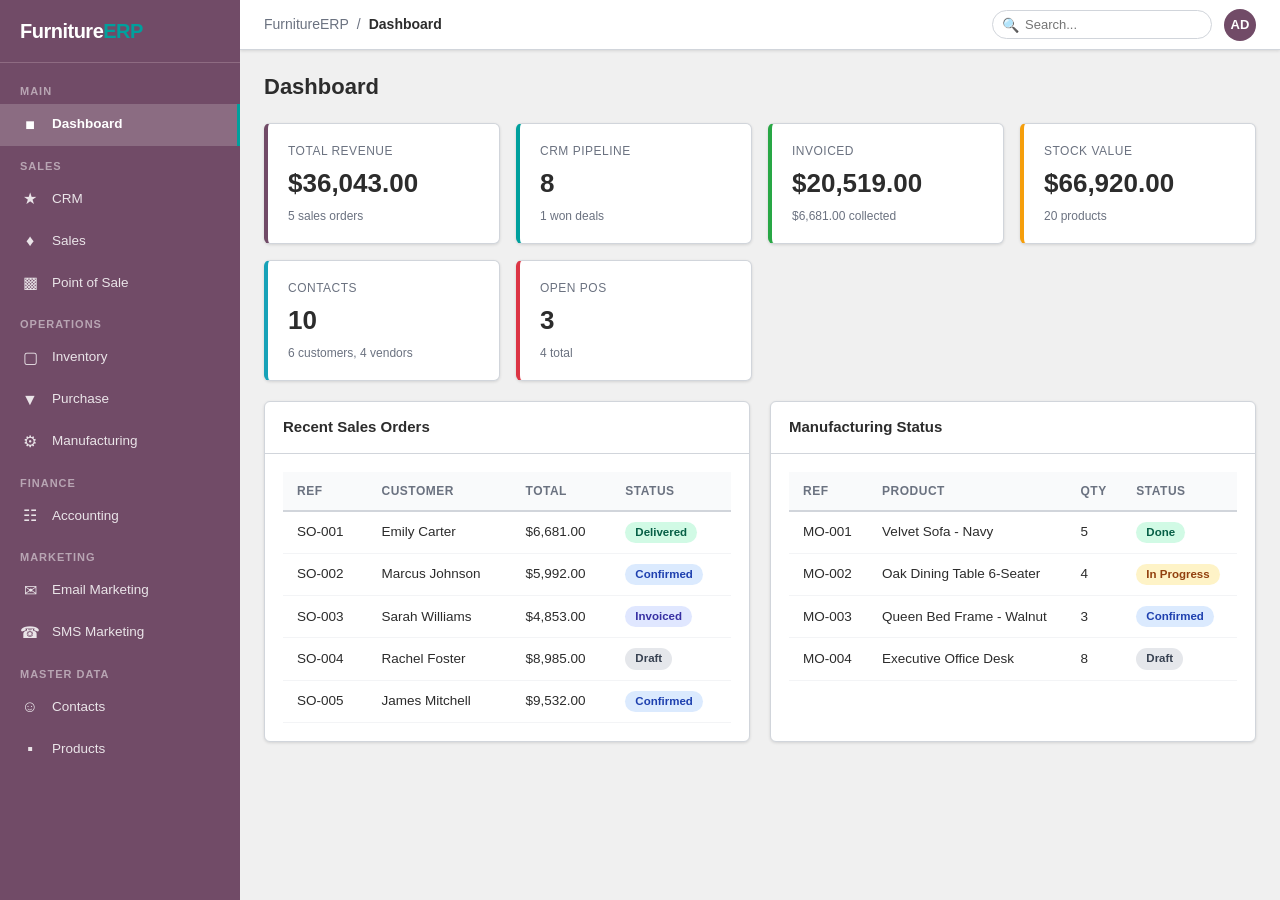
==== commit 88d1aae5: "Sync standalone HTML file" ====
--- a/FurnitureERP.html
+++ b/FurnitureERP.html
@@ -5,8 +5,1417 @@
     <meta name="viewport" content="width=device-width, initial-scale=1.0">
     <title>FurnitureERP</title>
     <style>
-TEST
+/* ==============================================================================
+   FurnitureERP - Odoo-inspired ERP Theme
+   ============================================================================== */
+
+:root {
+    --primary: #714B67;
+    --primary-dark: #5B3A52;
+    --primary-light: #8E6B82;
+    --accent: #00A09D;
+    --accent-light: #E0F5F5;
+    --success: #28a745;
+    --warning: #F59E0B;
+    --danger: #DC3545;
+    --info: #17a2b8;
+    --bg: #F0F0F0;
+    --bg-white: #FFFFFF;
+    --text: #2C2C2C;
+    --text-muted: #6B7280;
+    --border: #D1D5DB;
+    --sidebar-width: 240px;
+    --header-height: 50px;
+    --shadow: 0 1px 3px rgba(0,0,0,0.12);
+    --shadow-lg: 0 4px 12px rgba(0,0,0,0.15);
+    --radius: 6px;
+}
+
+* { margin: 0; padding: 0; box-sizing: border-box; }
+
+body {
+    font-family: -apple-system, BlinkMacSystemFont, 'Segoe UI', Roboto, Oxygen, sans-serif;
+    background: var(--bg);
+    color: var(--text);
+    font-size: 14px;
+    line-height: 1.5;
+}
+
+.app-layout { display: flex; min-height: 100vh; }
+
+.sidebar {
+    width: var(--sidebar-width); background: var(--primary); color: #fff;
+    position: fixed; top: 0; left: 0; bottom: 0; overflow-y: auto; z-index: 100; transition: transform 0.3s;
+}
+.sidebar-header { padding: 16px 20px; border-bottom: 1px solid var(--primary-light); display: flex; align-items: center; gap: 10px; }
+.sidebar-header .logo { font-size: 20px; font-weight: 700; letter-spacing: -0.5px; }
+.sidebar-header .logo span { color: var(--accent); }
+.sidebar-nav { padding: 8px 0; }
+.nav-section { padding: 12px 20px 4px; font-size: 11px; text-transform: uppercase; letter-spacing: 1px; color: rgba(255,255,255,0.5); font-weight: 600; }
+.nav-item { display: flex; align-items: center; gap: 12px; padding: 9px 20px; color: rgba(255,255,255,0.85); cursor: pointer; transition: all 0.15s; text-decoration: none; font-size: 13.5px; }
+.nav-item:hover { background: rgba(255,255,255,0.1); color: #fff; }
+.nav-item.active { background: rgba(255,255,255,0.18); color: #fff; font-weight: 600; border-right: 3px solid var(--accent); }
+.nav-item .icon { width: 20px; text-align: center; font-size: 16px; }
+.main-area { margin-left: var(--sidebar-width); flex: 1; display: flex; flex-direction: column; }
+
+.top-header { height: var(--header-height); background: var(--bg-white); border-bottom: 1px solid var(--border); display: flex; align-items: center; justify-content: space-between; padding: 0 24px; position: sticky; top: 0; z-index: 50; box-shadow: var(--shadow); }
+.header-left { display: flex; align-items: center; gap: 16px; }
+.breadcrumb { display: flex; align-items: center; gap: 8px; font-size: 14px; color: var(--text-muted); }
+.breadcrumb .current { color: var(--text); font-weight: 600; }
+.header-right { display: flex; align-items: center; gap: 12px; }
+.search-box { position: relative; }
+.search-box input { padding: 6px 12px 6px 32px; border: 1px solid var(--border); border-radius: 20px; font-size: 13px; width: 220px; outline: none; transition: border-color 0.2s; }
+.search-box input:focus { border-color: var(--primary); }
+.search-box .search-icon { position: absolute; left: 10px; top: 50%; transform: translateY(-50%); color: var(--text-muted); }
+.user-avatar { width: 32px; height: 32px; border-radius: 50%; background: var(--primary); color: #fff; display: flex; align-items: center; justify-content: center; font-weight: 600; font-size: 13px; }
+
+.content-area { padding: 20px 24px; flex: 1; }
+.page-header { display: flex; align-items: center; justify-content: space-between; margin-bottom: 20px; }
+.page-title { font-size: 22px; font-weight: 700; color: var(--text); }
+.page-actions { display: flex; gap: 8px; }
+
+.btn { display: inline-flex; align-items: center; gap: 6px; padding: 7px 16px; border: 1px solid transparent; border-radius: var(--radius); font-size: 13px; font-weight: 500; cursor: pointer; transition: all 0.15s; text-decoration: none; white-space: nowrap; }
+.btn-primary { background: var(--primary); color: #fff; }
+.btn-primary:hover { background: var(--primary-dark); }
+.btn-success { background: var(--success); color: #fff; }
+.btn-success:hover { opacity: 0.9; }
+.btn-danger { background: var(--danger); color: #fff; }
+.btn-danger:hover { opacity: 0.9; }
+.btn-outline { background: #fff; border-color: var(--border); color: var(--text); }
+.btn-outline:hover { background: var(--bg); }
+.btn-sm { padding: 4px 10px; font-size: 12px; }
+.btn-accent { background: var(--accent); color: #fff; }
+.btn-accent:hover { opacity: 0.9; }
+.btn-warning { background: var(--warning); color: #fff; }
+
+.card { background: var(--bg-white); border-radius: var(--radius); box-shadow: var(--shadow); border: 1px solid var(--border); }
+.card-header { padding: 14px 18px; border-bottom: 1px solid var(--border); font-weight: 600; font-size: 15px; display: flex; align-items: center; justify-content: space-between; }
+.card-body { padding: 18px; }
+
+.stats-grid { display: grid; grid-template-columns: repeat(auto-fit, minmax(200px, 1fr)); gap: 16px; margin-bottom: 20px; }
+.stat-card { background: var(--bg-white); border-radius: var(--radius); padding: 18px 20px; box-shadow: var(--shadow); border: 1px solid var(--border); border-left: 4px solid var(--primary); }
+.stat-card.accent { border-left-color: var(--accent); }
+.stat-card.success { border-left-color: var(--success); }
+.stat-card.warning { border-left-color: var(--warning); }
+.stat-card.danger { border-left-color: var(--danger); }
+.stat-card.info { border-left-color: var(--info); }
+.stat-label { font-size: 12px; color: var(--text-muted); text-transform: uppercase; letter-spacing: 0.5px; margin-bottom: 4px; }
+.stat-value { font-size: 26px; font-weight: 700; color: var(--text); }
+.stat-sub { font-size: 12px; color: var(--text-muted); margin-top: 4px; }
+
+.table-wrapper { overflow-x: auto; }
+table { width: 100%; border-collapse: collapse; }
+table th { background: #F9FAFB; padding: 10px 14px; text-align: left; font-size: 12px; font-weight: 600; color: var(--text-muted); text-transform: uppercase; letter-spacing: 0.5px; border-bottom: 2px solid var(--border); }
+table td { padding: 10px 14px; border-bottom: 1px solid #F3F4F6; font-size: 13.5px; }
+table tr:hover { background: #F9FAFB; }
+table tr { cursor: pointer; }
+
+.badge { display: inline-block; padding: 2px 10px; border-radius: 12px; font-size: 11.5px; font-weight: 600; text-transform: capitalize; }
+.badge-new, .badge-draft { background: #E5E7EB; color: #374151; }
+.badge-qualified, .badge-confirmed, .badge-sent { background: #DBEAFE; color: #1E40AF; }
+.badge-proposition, .badge-in_progress, .badge-sending, .badge-scheduled { background: #FEF3C7; color: #92400E; }
+.badge-won, .badge-paid, .badge-done, .badge-received, .badge-completed, .badge-delivered { background: #D1FAE5; color: #065F46; }
+.badge-lost, .badge-cancelled, .badge-overdue { background: #FEE2E2; color: #991B1B; }
+.badge-invoiced { background: #E0E7FF; color: #3730A3; }
+
+.modal-overlay { position: fixed; inset: 0; background: rgba(0,0,0,0.4); z-index: 200; display: flex; align-items: center; justify-content: center; opacity: 0; visibility: hidden; transition: all 0.2s; }
+.modal-overlay.show { opacity: 1; visibility: visible; }
+.modal { background: var(--bg-white); border-radius: 8px; box-shadow: var(--shadow-lg); width: 90%; max-width: 640px; max-height: 85vh; overflow-y: auto; transform: translateY(20px); transition: transform 0.2s; }
+.modal-overlay.show .modal { transform: translateY(0); }
+.modal-header { padding: 16px 20px; border-bottom: 1px solid var(--border); display: flex; align-items: center; justify-content: space-between; font-size: 17px; font-weight: 600; }
+.modal-close { background: none; border: none; font-size: 22px; cursor: pointer; color: var(--text-muted); padding: 4px; line-height: 1; }
+.modal-body { padding: 20px; }
+.modal-footer { padding: 14px 20px; border-top: 1px solid var(--border); display: flex; justify-content: flex-end; gap: 8px; }
+
+.form-group { margin-bottom: 14px; }
+.form-group label { display: block; font-size: 12.5px; font-weight: 600; color: var(--text-muted); margin-bottom: 4px; }
+.form-control { width: 100%; padding: 8px 12px; border: 1px solid var(--border); border-radius: var(--radius); font-size: 13.5px; outline: none; transition: border-color 0.2s; font-family: inherit; }
+.form-control:focus { border-color: var(--primary); box-shadow: 0 0 0 3px rgba(113, 75, 103, 0.1); }
+textarea.form-control { min-height: 80px; resize: vertical; }
+select.form-control { appearance: auto; }
+.form-row { display: grid; grid-template-columns: 1fr 1fr; gap: 12px; }
+
+.kanban-board { display: flex; gap: 16px; overflow-x: auto; padding-bottom: 16px; }
+.kanban-column { min-width: 270px; flex: 1; background: var(--bg); border-radius: var(--radius); border: 1px solid var(--border); }
+.kanban-column-header { padding: 12px 14px; font-weight: 600; font-size: 13.5px; border-bottom: 1px solid var(--border); background: #F9FAFB; border-radius: var(--radius) var(--radius) 0 0; display: flex; align-items: center; justify-content: space-between; }
+.kanban-column-header .count { background: var(--primary); color: #fff; font-size: 11px; padding: 1px 8px; border-radius: 10px; }
+.kanban-cards { padding: 10px; min-height: 100px; }
+.kanban-card { background: var(--bg-white); border-radius: var(--radius); padding: 12px; margin-bottom: 8px; box-shadow: var(--shadow); border: 1px solid var(--border); cursor: pointer; transition: box-shadow 0.15s; }
+.kanban-card:hover { box-shadow: var(--shadow-lg); }
+.kanban-card-title { font-weight: 600; font-size: 13.5px; margin-bottom: 4px; }
+.kanban-card-sub { font-size: 12px; color: var(--text-muted); }
+.kanban-card-amount { font-size: 15px; font-weight: 700; color: var(--primary); margin-top: 6px; }
+
+.pos-layout { display: grid; grid-template-columns: 1fr 380px; gap: 20px; height: calc(100vh - var(--header-height) - 90px); }
+.pos-products-grid { display: grid; grid-template-columns: repeat(auto-fill, minmax(150px, 1fr)); gap: 12px; align-content: start; overflow-y: auto; padding: 4px; }
+.pos-product-card { background: var(--bg-white); border: 1px solid var(--border); border-radius: var(--radius); padding: 14px; text-align: center; cursor: pointer; transition: all 0.15s; }
+.pos-product-card:hover { border-color: var(--primary); box-shadow: var(--shadow-lg); }
+.pos-product-icon { font-size: 32px; margin-bottom: 6px; }
+.pos-product-name { font-size: 12.5px; font-weight: 600; margin-bottom: 2px; line-height: 1.3; }
+.pos-product-price { font-size: 14px; font-weight: 700; color: var(--primary); }
+.pos-cart { background: var(--bg-white); border: 1px solid var(--border); border-radius: var(--radius); display: flex; flex-direction: column; }
+.pos-cart-header { padding: 14px 16px; border-bottom: 1px solid var(--border); font-weight: 600; font-size: 15px; }
+.pos-cart-items { flex: 1; overflow-y: auto; padding: 8px 0; }
+.pos-cart-item { display: flex; align-items: center; justify-content: space-between; padding: 8px 16px; border-bottom: 1px solid #F3F4F6; }
+.pos-cart-item-info { flex: 1; }
+.pos-cart-item-name { font-weight: 500; font-size: 13px; }
+.pos-cart-item-price { font-size: 12px; color: var(--text-muted); }
+.pos-cart-item-qty { display: flex; align-items: center; gap: 6px; }
+.pos-cart-item-qty button { width: 24px; height: 24px; border: 1px solid var(--border); border-radius: 4px; background: #fff; cursor: pointer; font-size: 14px; display: flex; align-items: center; justify-content: center; }
+.pos-cart-item-subtotal { font-weight: 600; min-width: 70px; text-align: right; font-size: 13px; }
+.pos-cart-footer { border-top: 2px solid var(--border); padding: 14px 16px; }
+.pos-totals-row { display: flex; justify-content: space-between; padding: 3px 0; font-size: 13px; }
+.pos-totals-row.total { font-size: 18px; font-weight: 700; color: var(--primary); padding-top: 8px; margin-top: 4px; border-top: 1px solid var(--border); }
+.pos-payment-buttons { display: flex; gap: 8px; margin-top: 12px; }
+.pos-payment-buttons .btn { flex: 1; justify-content: center; }
+
+.tabs { display: flex; gap: 0; border-bottom: 2px solid var(--border); margin-bottom: 16px; }
+.tab { padding: 8px 18px; cursor: pointer; font-size: 13.5px; font-weight: 500; color: var(--text-muted); border-bottom: 2px solid transparent; margin-bottom: -2px; transition: all 0.15s; }
+.tab:hover { color: var(--text); }
+.tab.active { color: var(--primary); border-bottom-color: var(--primary); font-weight: 600; }
+
+.detail-grid { display: grid; grid-template-columns: 1fr 1fr; gap: 20px; }
+.detail-field { margin-bottom: 12px; }
+.detail-label { font-size: 12px; color: var(--text-muted); text-transform: uppercase; letter-spacing: 0.5px; margin-bottom: 2px; }
+.detail-value { font-size: 14px; font-weight: 500; }
+
+.empty-state { text-align: center; padding: 60px 20px; color: var(--text-muted); }
+.empty-state .icon { font-size: 48px; margin-bottom: 12px; opacity: 0.4; }
+.empty-state p { font-size: 15px; }
+
+.toast-container { position: fixed; bottom: 20px; right: 20px; z-index: 999; display: flex; flex-direction: column; gap: 8px; }
+.toast { background: #333; color: #fff; padding: 12px 20px; border-radius: var(--radius); font-size: 13.5px; box-shadow: var(--shadow-lg); animation: slideIn 0.3s ease; max-width: 350px; }
+.toast.success { background: var(--success); }
+.toast.error { background: var(--danger); }
+@keyframes slideIn { from { transform: translateX(100%); opacity: 0; } to { transform: translateX(0); opacity: 1; } }
+
+@media (max-width: 768px) {
+    .sidebar { transform: translateX(-100%); }
+    .sidebar.open { transform: translateX(0); }
+    .main-area { margin-left: 0; }
+    .pos-layout { grid-template-columns: 1fr; }
+    .detail-grid { grid-template-columns: 1fr; }
+    .form-row { grid-template-columns: 1fr; }
+    .stats-grid { grid-template-columns: 1fr 1fr; }
+}
+
+@media print {
+    .sidebar, .top-header, .page-actions, .modal-overlay { display: none !important; }
+    .main-area { margin-left: 0; }
+    .content-area { padding: 0; }
+}
+
+.email-preview { background: #f9f9f9; border: 1px solid var(--border); border-radius: var(--radius); padding: 20px; margin-top: 8px; min-height: 120px; }
+.sms-char-count { font-size: 11px; color: var(--text-muted); text-align: right; margin-top: 4px; }
+
+.divider { border: none; border-top: 1px solid var(--border); margin: 16px 0; }
+.text-muted { color: var(--text-muted); }
+.text-success { color: var(--success); }
+.text-danger { color: var(--danger); }
+.text-primary { color: var(--primary); }
+.fw-bold { font-weight: 600; }
+.mt-2 { margin-top: 8px; }
+.mt-4 { margin-top: 16px; }
+.mb-2 { margin-bottom: 8px; }
+.mb-4 { margin-bottom: 16px; }
+.gap-2 { gap: 8px; }
+.flex { display: flex; }
+.items-center { align-items: center; }
+.justify-between { justify-content: space-between; }
+
     </style>
 </head>
-<body>TEST</body>
-</html>+<body>
+<div class="app-layout" id="app">
+    <aside class="sidebar" id="sidebar">
+        <div class="sidebar-header">
+            <div class="logo">Furniture<span>ERP</span></div>
+        </div>
+        <nav class="sidebar-nav">
+            <div class="nav-section">Main</div>
+            <a class="nav-item active" data-page="dashboard" onclick="navigate('dashboard')">
+                <span class="icon">&#9632;</span> Dashboard
+            </a>
+            <div class="nav-section">Sales</div>
+            <a class="nav-item" data-page="crm" onclick="navigate('crm')">
+                <span class="icon">&#9733;</span> CRM
+            </a>
+            <a class="nav-item" data-page="sales" onclick="navigate('sales')">
+                <span class="icon">&#9830;</span> Sales
+            </a>
+            <a class="nav-item" data-page="pos" onclick="navigate('pos')">
+                <span class="icon">&#9641;</span> Point of Sale
+            </a>
+            <div class="nav-section">Operations</div>
+            <a class="nav-item" data-page="inventory" onclick="navigate('inventory')">
+                <span class="icon">&#9634;</span> Inventory
+            </a>
+            <a class="nav-item" data-page="purchase" onclick="navigate('purchase')">
+                <span class="icon">&#9660;</span> Purchase
+            </a>
+            <a class="nav-item" data-page="manufacturing" onclick="navigate('manufacturing')">
+                <span class="icon">&#9881;</span> Manufacturing
+            </a>
+            <div class="nav-section">Finance</div>
+            <a class="nav-item" data-page="accounting" onclick="navigate('accounting')">
+                <span class="icon">&#9783;</span> Accounting
+            </a>
+            <div class="nav-section">Marketing</div>
+            <a class="nav-item" data-page="email-marketing" onclick="navigate('email-marketing')">
+                <span class="icon">&#9993;</span> Email Marketing
+            </a>
+            <a class="nav-item" data-page="sms-marketing" onclick="navigate('sms-marketing')">
+                <span class="icon">&#9742;</span> SMS Marketing
+            </a>
+            <div class="nav-section">Master Data</div>
+            <a class="nav-item" data-page="contacts" onclick="navigate('contacts')">
+                <span class="icon">&#9786;</span> Contacts
+            </a>
+            <a class="nav-item" data-page="products" onclick="navigate('products')">
+                <span class="icon">&#9642;</span> Products
+            </a>
+        </nav>
+    </aside>
+
+    <div class="main-area">
+        <header class="top-header">
+            <div class="header-left">
+                <div class="breadcrumb">
+                    <span>FurnitureERP</span>
+                    <span>/</span>
+                    <span class="current" id="breadcrumb-page">Dashboard</span>
+                </div>
+            </div>
+            <div class="header-right">
+                <div class="search-box">
+                    <span class="search-icon">&#128269;</span>
+                    <input type="text" placeholder="Search..." id="global-search">
+                </div>
+                <div class="user-avatar">AD</div>
+            </div>
+        </header>
+
+        <main class="content-area" id="content">
+        </main>
+    </div>
+</div>
+
+<div class="modal-overlay" id="modal-overlay">
+    <div class="modal" id="modal">
+        <div class="modal-header">
+            <span id="modal-title">Title</span>
+            <button class="modal-close" onclick="closeModal()">&times;</button>
+        </div>
+        <div class="modal-body" id="modal-body"></div>
+        <div class="modal-footer" id="modal-footer"></div>
+    </div>
+</div>
+
+<div class="toast-container" id="toast-container"></div>
+
+
+<script>
+// ══════════════════════════════════════════════════════════════════════════════
+// FurnitureERP — Standalone JavaScript (No Server Required)
+// ══════════════════════════════════════════════════════════════════════════════
+
+// ── Data Store ────────────────────────────────────────────────────────────────
+
+let nextId = 100;
+function genId() { return nextId++; }
+function today() { return new Date().toISOString().slice(0, 10); }
+function money(n) { return '$' + Number(n).toLocaleString('en-US', {minimumFractionDigits:2, maximumFractionDigits:2}); }
+
+const DB = {
+    contacts: [
+        {id:1, name:'Emily Carter', email:'emily@livingstyle.com', phone:'555-0101', company:'Living Style Co.', is_customer:true, is_vendor:false, city:'New York', state:'NY', address:'123 Broadway', notes:'Preferred customer, bulk buyer', opt_in_email:true, opt_in_sms:true},
+        {id:2, name:'Marcus Johnson', email:'marcus@urbaninteriors.com', phone:'555-0102', company:'Urban Interiors', is_customer:true, is_vendor:false, city:'Chicago', state:'IL', address:'456 Michigan Ave', notes:'Interior design firm', opt_in_email:true, opt_in_sms:false},
+        {id:3, name:'Sarah Williams', email:'sarah@homeelegance.com', phone:'555-0103', company:'Home Elegance', is_customer:true, is_vendor:false, city:'Los Angeles', state:'CA', address:'789 Sunset Blvd', notes:'High-end residential projects', opt_in_email:true, opt_in_sms:true},
+        {id:4, name:'David Chen', email:'david@modernhome.com', phone:'555-0104', company:'Modern Home Depot', is_customer:true, is_vendor:false, city:'San Francisco', state:'CA', address:'321 Market St', notes:'Regular quarterly orders', opt_in_email:false, opt_in_sms:true},
+        {id:5, name:'Oak Valley Timber', email:'sales@oakvalley.com', phone:'555-0201', company:'Oak Valley Timber', is_customer:false, is_vendor:true, city:'Portland', state:'OR', address:'100 Lumber Rd', notes:'Primary hardwood supplier', opt_in_email:true, opt_in_sms:false},
+        {id:6, name:'Steel Frame Industries', email:'orders@steelframe.com', phone:'555-0202', company:'Steel Frame Industries', is_customer:false, is_vendor:true, city:'Pittsburgh', state:'PA', address:'200 Steel Way', notes:'Metal components and frames', opt_in_email:true, opt_in_sms:true},
+        {id:7, name:'Comfort Fabrics Ltd', email:'info@comfortfab.com', phone:'555-0203', company:'Comfort Fabrics Ltd', is_customer:false, is_vendor:true, city:'Charlotte', state:'NC', address:'300 Textile Dr', notes:'Upholstery fabrics and foam', opt_in_email:true, opt_in_sms:false},
+        {id:8, name:'Glass & Mirror Pro', email:'info@glasspro.com', phone:'555-0204', company:'Glass & Mirror Pro', is_customer:false, is_vendor:true, city:'Phoenix', state:'AZ', address:'400 Desert Blvd', notes:'Glass tabletops and mirrors', opt_in_email:true, opt_in_sms:true},
+        {id:9, name:'Rachel Foster', email:'rachel@boutiquehotel.com', phone:'555-0105', company:'Boutique Hotel Group', is_customer:true, is_vendor:false, city:'Miami', state:'FL', address:'500 Ocean Dr', notes:'Hotel furnishing contracts', opt_in_email:true, opt_in_sms:true},
+        {id:10, name:'James Mitchell', email:'james@officespace.com', phone:'555-0106', company:'Office Space Inc.', is_customer:true, is_vendor:false, city:'Austin', state:'TX', address:'600 Tech Blvd', notes:'Corporate office furniture', opt_in_email:true, opt_in_sms:false},
+    ],
+    products: [
+        {id:1, name:'Velvet Sofa - Navy', sku:'SOF-001', category:'Sofas', price:1299.00, cost:650.00, stock:12, icon:'&#128715;', type:'product'},
+        {id:2, name:'Leather Sectional - Brown', sku:'SOF-002', category:'Sofas', price:2499.00, cost:1200.00, stock:5, icon:'&#128715;', type:'product'},
+        {id:3, name:'Oak Dining Table 6-Seater', sku:'TBL-001', category:'Tables', price:899.00, cost:420.00, stock:8, icon:'&#9638;', type:'product'},
+        {id:4, name:'Glass Coffee Table', sku:'TBL-002', category:'Tables', price:449.00, cost:180.00, stock:15, icon:'&#9638;', type:'product'},
+        {id:5, name:'Executive Office Desk', sku:'DSK-001', category:'Desks', price:749.00, cost:350.00, stock:10, icon:'&#9638;', type:'product'},
+        {id:6, name:'Standing Desk - Adjustable', sku:'DSK-002', category:'Desks', price:599.00, cost:280.00, stock:18, icon:'&#9638;', type:'product'},
+        {id:7, name:'Ergonomic Office Chair', sku:'CHR-001', category:'Chairs', price:399.00, cost:170.00, stock:25, icon:'&#9641;', type:'product'},
+        {id:8, name:'Dining Chair Set (4)', sku:'CHR-002', category:'Chairs', price:599.00, cost:250.00, stock:14, icon:'&#9641;', type:'product'},
+        {id:9, name:'Queen Bed Frame - Walnut', sku:'BED-001', category:'Beds', price:999.00, cost:480.00, stock:6, icon:'&#9644;', type:'product'},
+        {id:10, name:'King Bed Frame - Oak', sku:'BED-002', category:'Beds', price:1299.00, cost:620.00, stock:4, icon:'&#9644;', type:'product'},
+        {id:11, name:'Wardrobe Cabinet - White', sku:'CAB-001', category:'Cabinets', price:849.00, cost:400.00, stock:7, icon:'&#9634;', type:'product'},
+        {id:12, name:'Kitchen Cabinet Set', sku:'CAB-002', category:'Cabinets', price:1599.00, cost:750.00, stock:3, icon:'&#9634;', type:'product'},
+        {id:13, name:'Floating Wall Shelf (Set 3)', sku:'SHL-001', category:'Shelves', price:149.00, cost:55.00, stock:30, icon:'&#9644;', type:'product'},
+        {id:14, name:'Bookshelf 5-Tier', sku:'SHL-002', category:'Shelves', price:329.00, cost:140.00, stock:11, icon:'&#9644;', type:'product'},
+        {id:15, name:'Patio Lounge Chair', sku:'OUT-001', category:'Outdoor', price:449.00, cost:200.00, stock:20, icon:'&#9728;', type:'product'},
+        {id:16, name:'Garden Dining Set', sku:'OUT-002', category:'Outdoor', price:1199.00, cost:550.00, stock:6, icon:'&#9728;', type:'product'},
+        {id:17, name:'Decorative Throw Pillow', sku:'ACC-001', category:'Accessories', price:39.00, cost:12.00, stock:50, icon:'&#10026;', type:'product'},
+        {id:18, name:'Table Lamp - Brass', sku:'ACC-002', category:'Accessories', price:89.00, cost:35.00, stock:22, icon:'&#10026;', type:'product'},
+        {id:19, name:'Hardwood Lumber (per board ft)', sku:'RAW-001', category:'Raw Materials', price:12.00, cost:8.00, stock:500, icon:'&#9648;', type:'raw'},
+        {id:20, name:'Upholstery Fabric (per yard)', sku:'RAW-002', category:'Raw Materials', price:25.00, cost:15.00, stock:300, icon:'&#9648;', type:'raw'},
+    ],
+    leads: [
+        {id:1, name:'Hotel Lobby Renovation', contact_id:9, email:'rachel@boutiquehotel.com', phone:'555-0105', stage:'won', expected_revenue:45000, probability:100, notes:'Complete lobby and lounge furniture package', created_at:'2026-02-10'},
+        {id:2, name:'Office Expansion Project', contact_id:10, email:'james@officespace.com', phone:'555-0106', stage:'proposition', expected_revenue:28000, probability:60, notes:'50 workstations + conference rooms', created_at:'2026-02-18'},
+        {id:3, name:'Apartment Complex Furnishing', contact_id:1, email:'emily@livingstyle.com', phone:'555-0101', stage:'qualified', expected_revenue:62000, probability:40, notes:'Furnishing for 30 apartment units', created_at:'2026-02-25'},
+        {id:4, name:'Restaurant Interior Design', contact_id:2, email:'marcus@urbaninteriors.com', phone:'555-0102', stage:'new', expected_revenue:18000, probability:20, notes:'Tables and chairs for new restaurant', created_at:'2026-03-01'},
+        {id:5, name:'Luxury Condo Staging', contact_id:3, email:'sarah@homeelegance.com', phone:'555-0103', stage:'new', expected_revenue:35000, probability:15, notes:'Staging furniture for 5 luxury condos', created_at:'2026-03-03'},
+        {id:6, name:'Co-working Space Setup', contact_id:4, email:'david@modernhome.com', phone:'555-0104', stage:'qualified', expected_revenue:22000, probability:50, notes:'Desks, chairs, lounge area', created_at:'2026-02-20'},
+        {id:7, name:'Beach Resort Outdoor', contact_id:9, email:'rachel@boutiquehotel.com', phone:'555-0105', stage:'proposition', expected_revenue:31000, probability:55, notes:'Pool and patio furniture for resort', created_at:'2026-02-15'},
+        {id:8, name:'Showroom Redesign', contact_id:1, email:'emily@livingstyle.com', phone:'555-0101', stage:'lost', expected_revenue:15000, probability:0, notes:'Lost to competitor pricing', created_at:'2026-01-10'},
+    ],
+    salesOrders: [
+        {id:1, ref:'SO-001', customer_id:1, customer_name:'Emily Carter', date:'2026-02-15', status:'delivered', lines:[{product_id:1,name:'Velvet Sofa - Navy',qty:3,price:1299},{product_id:7,name:'Ergonomic Office Chair',qty:6,price:399},{product_id:17,name:'Decorative Throw Pillow',qty:10,price:39}], notes:'Delivery to showroom'},
+        {id:2, ref:'SO-002', customer_id:2, customer_name:'Marcus Johnson', date:'2026-02-20', status:'confirmed', lines:[{product_id:3,name:'Oak Dining Table 6-Seater',qty:4,price:899},{product_id:8,name:'Dining Chair Set (4)',qty:4,price:599}], notes:'Restaurant project phase 1'},
+        {id:3, ref:'SO-003', customer_id:3, customer_name:'Sarah Williams', date:'2026-02-28', status:'invoiced', lines:[{product_id:9,name:'Queen Bed Frame - Walnut',qty:2,price:999},{product_id:2,name:'Leather Sectional - Brown',qty:1,price:2499},{product_id:18,name:'Table Lamp - Brass',qty:4,price:89}], notes:'Luxury condo units 1 & 2'},
+        {id:4, ref:'SO-004', customer_id:9, customer_name:'Rachel Foster', date:'2026-03-02', status:'draft', lines:[{product_id:15,name:'Patio Lounge Chair',qty:12,price:449},{product_id:16,name:'Garden Dining Set',qty:3,price:1199}], notes:'Hotel pool area'},
+        {id:5, ref:'SO-005', customer_id:10, customer_name:'James Mitchell', date:'2026-03-05', status:'confirmed', lines:[{product_id:5,name:'Executive Office Desk',qty:5,price:749},{product_id:7,name:'Ergonomic Office Chair',qty:10,price:399},{product_id:6,name:'Standing Desk - Adjustable',qty:3,price:599}], notes:'Office expansion floor 3'},
+    ],
+    purchaseOrders: [
+        {id:1, ref:'PO-001', vendor_id:5, vendor_name:'Oak Valley Timber', date:'2026-02-10', status:'received', lines:[{product_id:19,name:'Hardwood Lumber (per board ft)',qty:200,price:8}], notes:'Monthly lumber supply'},
+        {id:2, ref:'PO-002', vendor_id:7, vendor_name:'Comfort Fabrics Ltd', date:'2026-02-18', status:'confirmed', lines:[{product_id:20,name:'Upholstery Fabric (per yard)',qty:150,price:15}], notes:'Q1 fabric order'},
+        {id:3, ref:'PO-003', vendor_id:6, vendor_name:'Steel Frame Industries', date:'2026-03-01', status:'draft', lines:[{product_id:19,name:'Steel Tubes (bundle)',qty:50,price:45},{product_id:19,name:'Bracket Set',qty:100,price:12}], notes:'Manufacturing supplies'},
+        {id:4, ref:'PO-004', vendor_id:8, vendor_name:'Glass & Mirror Pro', date:'2026-03-04', status:'confirmed', lines:[{product_id:19,name:'Tempered Glass 48x24',qty:20,price:65},{product_id:19,name:'Mirror Panel 36x24',qty:10,price:42}], notes:'Table tops and mirrors'},
+    ],
+    invoices: [
+        {id:1, ref:'INV-001', type:'customer', contact_id:1, contact_name:'Emily Carter', date:'2026-02-20', due_date:'2026-03-20', status:'paid', lines:[{description:'Velvet Sofa - Navy x3',qty:3,price:1299},{description:'Ergonomic Office Chair x6',qty:6,price:399},{description:'Decorative Throw Pillow x10',qty:10,price:39}]},
+        {id:2, ref:'INV-002', type:'customer', contact_id:3, contact_name:'Sarah Williams', date:'2026-03-01', due_date:'2026-03-31', status:'sent', lines:[{description:'Queen Bed Frame - Walnut x2',qty:2,price:999},{description:'Leather Sectional - Brown',qty:1,price:2499},{description:'Table Lamp - Brass x4',qty:4,price:89}]},
+        {id:3, ref:'INV-003', type:'vendor', contact_id:5, contact_name:'Oak Valley Timber', date:'2026-02-12', due_date:'2026-03-12', status:'paid', lines:[{description:'Hardwood Lumber 200 board ft',qty:200,price:8}]},
+        {id:4, ref:'INV-004', type:'vendor', contact_id:7, contact_name:'Comfort Fabrics Ltd', date:'2026-02-20', due_date:'2026-03-20', status:'sent', lines:[{description:'Upholstery Fabric 150 yards',qty:150,price:15}]},
+        {id:5, ref:'INV-005', type:'customer', contact_id:9, contact_name:'Rachel Foster', date:'2026-03-05', due_date:'2026-04-04', status:'draft', lines:[{description:'Patio Lounge Chair x12',qty:12,price:449},{description:'Garden Dining Set x3',qty:3,price:1199}]},
+    ],
+    manufacturingOrders: [
+        {id:1, ref:'MO-001', product_id:1, product_name:'Velvet Sofa - Navy', bom_id:1, qty:5, status:'done', start_date:'2026-02-01', end_date:'2026-02-14'},
+        {id:2, ref:'MO-002', product_id:3, product_name:'Oak Dining Table 6-Seater', bom_id:2, qty:4, status:'in_progress', start_date:'2026-02-20', end_date:null},
+        {id:3, ref:'MO-003', product_id:9, product_name:'Queen Bed Frame - Walnut', bom_id:3, qty:3, status:'confirmed', start_date:'2026-03-10', end_date:null},
+        {id:4, ref:'MO-004', product_id:5, product_name:'Executive Office Desk', bom_id:null, qty:8, status:'draft', start_date:'2026-03-15', end_date:null},
+    ],
+    boms: [
+        {id:1, product_id:1, product_name:'Velvet Sofa - Navy', lines:[{material:'Hardwood Frame',qty:1,unit:'piece',cost:120},{material:'Velvet Fabric',qty:8,unit:'yards',cost:25},{material:'High-density Foam',qty:4,unit:'blocks',cost:35},{material:'Sofa Legs - Brass',qty:4,unit:'pieces',cost:15}]},
+        {id:2, product_id:3, product_name:'Oak Dining Table 6-Seater', lines:[{material:'Oak Lumber',qty:30,unit:'board ft',cost:8},{material:'Wood Stain - Walnut',qty:2,unit:'liters',cost:18},{material:'Table Leg Set',qty:1,unit:'set',cost:85},{material:'Hardware Kit',qty:1,unit:'kit',cost:25}]},
+        {id:3, product_id:9, product_name:'Queen Bed Frame - Walnut', lines:[{material:'Walnut Lumber',qty:40,unit:'board ft',cost:10},{material:'Slat Support System',qty:1,unit:'set',cost:65},{material:'Headboard Upholstery',qty:3,unit:'yards',cost:30},{material:'Hardware Kit',qty:1,unit:'kit',cost:28}]},
+    ],
+    emailCampaigns: [
+        {id:1, name:'Spring Collection Launch', subject:'Discover Our Spring 2026 Furniture Collection', status:'sent', sent:1250, opened:780, clicked:245, date:'2026-02-15', list_id:1},
+        {id:2, name:'Warehouse Clearance Sale', subject:'Up to 40% Off - Warehouse Clearance Event', status:'sent', sent:2100, opened:1470, clicked:630, date:'2026-02-28', list_id:2},
+        {id:3, name:'New Outdoor Collection', subject:'Get Ready for Summer - Outdoor Furniture Preview', status:'scheduled', sent:0, opened:0, clicked:0, date:'2026-03-15', list_id:1},
+    ],
+    smsCampaigns: [
+        {id:1, name:'Flash Sale Alert', message:'FLASH SALE! 25% off all sofas this weekend only. Shop now at FurnitureERP.com. Reply STOP to unsubscribe.', status:'sent', sent:850, date:'2026-02-20'},
+        {id:2, name:'Delivery Reminder', message:'Your FurnitureERP order is out for delivery today! Track at FurnitureERP.com/track. Reply STOP to unsubscribe.', status:'scheduled', sent:0, date:'2026-03-10'},
+    ],
+    mailingLists: [
+        {id:1, name:'All Customers', count:6, contacts:[1,2,3,4,9,10]},
+        {id:2, name:'VIP Buyers', count:3, contacts:[1,3,9]},
+        {id:3, name:'Newsletter Subscribers', count:4, contacts:[1,2,3,10]},
+    ],
+    posCart: [],
+};
+
+// ── Utilities ────────────────────────────────────────────────────────────────
+
+function toast(msg, type='success') {
+    const c = document.getElementById('toast-container');
+    const t = document.createElement('div');
+    t.className = 'toast ' + type;
+    t.textContent = msg;
+    c.appendChild(t);
+    setTimeout(() => t.remove(), 3000);
+}
+
+function openModal(title, bodyHtml, footerHtml='') {
+    document.getElementById('modal-title').textContent = title;
+    document.getElementById('modal-body').innerHTML = bodyHtml;
+    document.getElementById('modal-footer').innerHTML = footerHtml;
+    document.getElementById('modal-overlay').classList.add('show');
+}
+
+function closeModal() {
+    document.getElementById('modal-overlay').classList.remove('show');
+}
+
+function badge(status) {
+    return '<span class="badge badge-' + status + '">' + status.replace('_', ' ') + '</span>';
+}
+
+function orderTotal(lines) {
+    return lines.reduce((s, l) => s + l.qty * l.price, 0);
+}
+
+let currentPage = 'dashboard';
+
+function navigate(page) {
+    currentPage = page;
+    document.querySelectorAll('.nav-item').forEach(n => n.classList.remove('active'));
+    const navItem = document.querySelector('.nav-item[data-page="'+page+'"]');
+    if (navItem) navItem.classList.add('active');
+    const names = {dashboard:'Dashboard',crm:'CRM',sales:'Sales',pos:'Point of Sale',inventory:'Inventory',purchase:'Purchase',manufacturing:'Manufacturing',accounting:'Accounting','email-marketing':'Email Marketing','sms-marketing':'SMS Marketing',contacts:'Contacts',products:'Products'};
+    document.getElementById('breadcrumb-page').textContent = names[page] || page;
+    const renderer = {
+        dashboard: renderDashboard, crm: renderCRM, sales: renderSales, pos: renderPOS,
+        inventory: renderInventory, purchase: renderPurchase, manufacturing: renderManufacturing,
+        accounting: renderAccounting, 'email-marketing': renderEmailMarketing,
+        'sms-marketing': renderSMSMarketing, contacts: renderContacts, products: renderProducts
+    };
+    if (renderer[page]) renderer[page]();
+}
+
+// ══════════════════════════════════════════════════════════════════════════════
+// DASHBOARD
+// ══════════════════════════════════════════════════════════════════════════════
+
+function renderDashboard() {
+    const totalProducts = DB.products.length;
+    const totalContacts = DB.contacts.length;
+    const totalSales = DB.salesOrders.length;
+    const salesRevenue = DB.salesOrders.reduce((s,o) => s + orderTotal(o.lines), 0);
+    const totalLeads = DB.leads.length;
+    const wonDeals = DB.leads.filter(l => l.stage==='won').length;
+    const openPOs = DB.purchaseOrders.filter(p => p.status!=='received').length;
+    const mfgActive = DB.manufacturingOrders.filter(m => m.status==='in_progress').length;
+    const totalInvoiced = DB.invoices.filter(i=>i.type==='customer').reduce((s,i)=>s+orderTotal(i.lines),0);
+    const totalPaid = DB.invoices.filter(i=>i.type==='customer'&&i.status==='paid').reduce((s,i)=>s+orderTotal(i.lines),0);
+    const stockValue = DB.products.reduce((s,p) => s + p.stock * p.cost, 0);
+
+    document.getElementById('content').innerHTML = `
+        <div class="page-header"><h1 class="page-title">Dashboard</h1></div>
+        <div class="stats-grid">
+            <div class="stat-card"><div class="stat-label">Total Revenue</div><div class="stat-value">${money(salesRevenue)}</div><div class="stat-sub">${totalSales} sales orders</div></div>
+            <div class="stat-card accent"><div class="stat-label">CRM Pipeline</div><div class="stat-value">${totalLeads}</div><div class="stat-sub">${wonDeals} won deals</div></div>
+            <div class="stat-card success"><div class="stat-label">Invoiced</div><div class="stat-value">${money(totalInvoiced)}</div><div class="stat-sub">${money(totalPaid)} collected</div></div>
+            <div class="stat-card warning"><div class="stat-label">Stock Value</div><div class="stat-value">${money(stockValue)}</div><div class="stat-sub">${totalProducts} products</div></div>
+            <div class="stat-card info"><div class="stat-label">Contacts</div><div class="stat-value">${totalContacts}</div><div class="stat-sub">${DB.contacts.filter(c=>c.is_customer).length} customers, ${DB.contacts.filter(c=>c.is_vendor).length} vendors</div></div>
+            <div class="stat-card danger"><div class="stat-label">Open POs</div><div class="stat-value">${openPOs}</div><div class="stat-sub">${DB.purchaseOrders.length} total</div></div>
+        </div>
+        <div style="display:grid;grid-template-columns:1fr 1fr;gap:20px;">
+            <div class="card"><div class="card-header">Recent Sales Orders</div><div class="card-body"><div class="table-wrapper"><table><thead><tr><th>Ref</th><th>Customer</th><th>Total</th><th>Status</th></tr></thead><tbody>
+                ${DB.salesOrders.slice(0,5).map(o=>'<tr onclick="navigate(\'sales\')"><td>${o.ref}</td><td>${o.customer_name}</td><td>${money(orderTotal(o.lines))}</td><td>${badge(o.status)}</td></tr>'.replace(/\$\{o\.ref\}/g,o.ref).replace(/\$\{o\.customer_name\}/g,o.customer_name).replace(/\$\{money\(orderTotal\(o\.lines\)\)\}/g,money(orderTotal(o.lines))).replace(/\$\{badge\(o\.status\)\}/g,badge(o.status))).join('')}
+            </tbody></table></div></div></div>
+            <div class="card"><div class="card-header">Manufacturing Status</div><div class="card-body"><div class="table-wrapper"><table><thead><tr><th>Ref</th><th>Product</th><th>Qty</th><th>Status</th></tr></thead><tbody>
+                ${DB.manufacturingOrders.map(m=>`<tr onclick="navigate('manufacturing')"><td>${m.ref}</td><td>${m.product_name}</td><td>${m.qty}</td><td>${badge(m.status)}</td></tr>`).join('')}
+            </tbody></table></div></div></div>
+        </div>
+    `;
+}
+
+// ══════════════════════════════════════════════════════════════════════════════
+// CRM
+// ══════════════════════════════════════════════════════════════════════════════
+
+function renderCRM() {
+    const stages = ['new','qualified','proposition','won','lost'];
+    const stageNames = {new:'New',qualified:'Qualified',proposition:'Proposition',won:'Won',lost:'Lost'};
+    let html = `<div class="page-header"><h1 class="page-title">CRM Pipeline</h1><div class="page-actions"><button class="btn btn-primary" onclick="newLeadForm()">+ New Lead</button></div></div>`;
+    html += '<div class="kanban-board">';
+    stages.forEach(stage => {
+        const cards = DB.leads.filter(l => l.stage === stage);
+        html += `<div class="kanban-column"><div class="kanban-column-header">${stageNames[stage]} <span class="count">${cards.length}</span></div><div class="kanban-cards">`;
+        cards.forEach(l => {
+            html += `<div class="kanban-card" onclick="viewLead(${l.id})"><div class="kanban-card-title">${l.name}</div><div class="kanban-card-sub">${l.email}</div><div class="kanban-card-amount">${money(l.expected_revenue)}</div></div>`;
+        });
+        html += '</div></div>';
+    });
+    html += '</div>';
+    document.getElementById('content').innerHTML = html;
+}
+
+function viewLead(id) {
+    const l = DB.leads.find(x => x.id === id);
+    if (!l) return;
+    const stages = ['new','qualified','proposition','won','lost'];
+    const stageOptions = stages.map(s => `<option value="${s}" ${l.stage===s?'selected':''}>${s.charAt(0).toUpperCase()+s.slice(1)}</option>`).join('');
+    openModal(l.name, `
+        <div class="detail-grid">
+            <div><div class="detail-field"><div class="detail-label">Contact</div><div class="detail-value">${l.email}</div></div>
+                <div class="detail-field"><div class="detail-label">Phone</div><div class="detail-value">${l.phone||'-'}</div></div>
+                <div class="detail-field"><div class="detail-label">Expected Revenue</div><div class="detail-value">${money(l.expected_revenue)}</div></div></div>
+            <div><div class="detail-field"><div class="detail-label">Stage</div><div class="detail-value"><select class="form-control" id="lead-stage">${stageOptions}</select></div></div>
+                <div class="detail-field"><div class="detail-label">Probability</div><div class="detail-value">${l.probability}%</div></div>
+                <div class="detail-field"><div class="detail-label">Created</div><div class="detail-value">${l.created_at}</div></div></div>
+        </div>
+        <hr class="divider"><div class="detail-field"><div class="detail-label">Notes</div><div class="detail-value">${l.notes||'-'}</div></div>
+    `, `<button class="btn btn-primary" onclick="updateLeadStage(${l.id})">Update Stage</button><button class="btn btn-outline" onclick="closeModal()">Close</button>`);
+}
+
+function updateLeadStage(id) {
+    const l = DB.leads.find(x => x.id === id);
+    if (!l) return;
+    l.stage = document.getElementById('lead-stage').value;
+    if (l.stage === 'won') l.probability = 100;
+    if (l.stage === 'lost') l.probability = 0;
+    closeModal();
+    toast('Lead stage updated');
+    renderCRM();
+}
+
+function newLeadForm() {
+    const contactOpts = DB.contacts.filter(c=>c.is_customer).map(c=>`<option value="${c.id}">${c.name}</option>`).join('');
+    openModal('New Lead', `
+        <div class="form-group"><label>Lead Name</label><input class="form-control" id="lead-name" placeholder="e.g. Office Renovation"></div>
+        <div class="form-group"><label>Contact</label><select class="form-control" id="lead-contact"><option value="">Select...</option>${contactOpts}</select></div>
+        <div class="form-row">
+            <div class="form-group"><label>Expected Revenue</label><input class="form-control" id="lead-revenue" type="number" placeholder="0.00"></div>
+            <div class="form-group"><label>Probability %</label><input class="form-control" id="lead-prob" type="number" value="20"></div>
+        </div>
+        <div class="form-group"><label>Notes</label><textarea class="form-control" id="lead-notes"></textarea></div>
+    `, '<button class="btn btn-primary" onclick="saveLead()">Save</button><button class="btn btn-outline" onclick="closeModal()">Cancel</button>');
+}
+
+function saveLead() {
+    const name = document.getElementById('lead-name').value.trim();
+    if (!name) { toast('Name is required','error'); return; }
+    const contactId = parseInt(document.getElementById('lead-contact').value) || null;
+    const contact = contactId ? DB.contacts.find(c=>c.id===contactId) : null;
+    DB.leads.push({
+        id: genId(), name, contact_id: contactId,
+        email: contact ? contact.email : '', phone: contact ? contact.phone : '',
+        stage: 'new', expected_revenue: parseFloat(document.getElementById('lead-revenue').value)||0,
+        probability: parseInt(document.getElementById('lead-prob').value)||20,
+        notes: document.getElementById('lead-notes').value, created_at: today()
+    });
+    closeModal(); toast('Lead created'); renderCRM();
+}
+
+// ══════════════════════════════════════════════════════════════════════════════
+// SALES
+// ══════════════════════════════════════════════════════════════════════════════
+
+function renderSales() {
+    const orders = DB.salesOrders;
+    const totalRev = orders.reduce((s,o)=>s+orderTotal(o.lines),0);
+    const confirmed = orders.filter(o=>o.status==='confirmed').length;
+    const delivered = orders.filter(o=>o.status==='delivered').length;
+    document.getElementById('content').innerHTML = `
+        <div class="page-header"><h1 class="page-title">Sales Orders</h1><div class="page-actions"><button class="btn btn-primary" onclick="newSalesOrderForm()">+ New Order</button></div></div>
+        <div class="stats-grid">
+            <div class="stat-card"><div class="stat-label">Total Orders</div><div class="stat-value">${orders.length}</div></div>
+            <div class="stat-card accent"><div class="stat-label">Total Revenue</div><div class="stat-value">${money(totalRev)}</div></div>
+            <div class="stat-card success"><div class="stat-label">Confirmed</div><div class="stat-value">${confirmed}</div></div>
+            <div class="stat-card warning"><div class="stat-label">Delivered</div><div class="stat-value">${delivered}</div></div>
+        </div>
+        <div class="card"><div class="card-body"><div class="table-wrapper"><table><thead><tr><th>Reference</th><th>Customer</th><th>Date</th><th>Total</th><th>Status</th></tr></thead><tbody>
+            ${orders.map(o=>`<tr onclick="viewSalesOrder(${o.id})"><td>${o.ref}</td><td>${o.customer_name}</td><td>${o.date}</td><td>${money(orderTotal(o.lines))}</td><td>${badge(o.status)}</td></tr>`).join('')}
+        </tbody></table></div></div></div>
+    `;
+}
+
+function viewSalesOrder(id) {
+    const o = DB.salesOrders.find(x=>x.id===id);
+    if(!o) return;
+    const total = orderTotal(o.lines);
+    const linesHtml = o.lines.map(l=>`<tr><td>${l.name}</td><td>${l.qty}</td><td>${money(l.price)}</td><td>${money(l.qty*l.price)}</td></tr>`).join('');
+    let actions = '<button class="btn btn-outline" onclick="closeModal()">Close</button>';
+    if(o.status==='draft') actions = `<button class="btn btn-success" onclick="confirmSO(${o.id})">Confirm</button>` + actions;
+    if(o.status==='confirmed') actions = `<button class="btn btn-accent" onclick="deliverSO(${o.id})">Mark Delivered</button>` + actions;
+    if(o.status==='delivered') actions = `<button class="btn btn-primary" onclick="invoiceSO(${o.id})">Create Invoice</button>` + actions;
+    openModal('Order ' + o.ref, `
+        <div class="detail-grid">
+            <div><div class="detail-field"><div class="detail-label">Customer</div><div class="detail-value">${o.customer_name}</div></div>
+                <div class="detail-field"><div class="detail-label">Date</div><div class="detail-value">${o.date}</div></div></div>
+            <div><div class="detail-field"><div class="detail-label">Status</div><div class="detail-value">${badge(o.status)}</div></div>
+                <div class="detail-field"><div class="detail-label">Total</div><div class="detail-value">${money(total)}</div></div></div>
+        </div>
+        <hr class="divider">
+        <h4 class="mb-2">Order Lines</h4>
+        <div class="table-wrapper"><table><thead><tr><th>Product</th><th>Qty</th><th>Price</th><th>Subtotal</th></tr></thead><tbody>${linesHtml}</tbody></table></div>
+        ${o.notes ? '<hr class="divider"><div class="detail-field"><div class="detail-label">Notes</div><div class="detail-value">'+o.notes+'</div></div>' : ''}
+    `, actions);
+}
+
+function confirmSO(id) { const o=DB.salesOrders.find(x=>x.id===id); if(o){o.status='confirmed'; closeModal(); toast('Order confirmed'); renderSales();} }
+function deliverSO(id) { const o=DB.salesOrders.find(x=>x.id===id); if(o){o.status='delivered'; closeModal(); toast('Order delivered'); renderSales();} }
+function invoiceSO(id) {
+    const o=DB.salesOrders.find(x=>x.id===id); if(!o) return;
+    o.status='invoiced';
+    DB.invoices.push({id:genId(), ref:'INV-'+String(DB.invoices.length+1).padStart(3,'0'), type:'customer', contact_id:o.customer_id, contact_name:o.customer_name, date:today(), due_date:'2026-04-07', status:'sent', lines:o.lines.map(l=>({description:l.name+' x'+l.qty, qty:l.qty, price:l.price}))});
+    closeModal(); toast('Invoice created'); renderSales();
+}
+
+function newSalesOrderForm() {
+    const custOpts = DB.contacts.filter(c=>c.is_customer).map(c=>`<option value="${c.id}">${c.name}</option>`).join('');
+    const prodOpts = DB.products.filter(p=>p.type==='product').map(p=>`<option value="${p.id}">${p.name} (${money(p.price)})</option>`).join('');
+    openModal('New Sales Order', `
+        <div class="form-group"><label>Customer</label><select class="form-control" id="so-customer"><option value="">Select...</option>${custOpts}</select></div>
+        <div class="form-group"><label>Date</label><input class="form-control" id="so-date" type="date" value="${today()}"></div>
+        <hr class="divider"><h4 class="mb-2">Order Lines</h4>
+        <div id="so-lines">
+            <div class="form-row mb-2"><div class="form-group"><label>Product</label><select class="form-control so-prod">${prodOpts}</select></div><div class="form-group"><label>Qty</label><input class="form-control so-qty" type="number" value="1" min="1"></div></div>
+        </div>
+        <button class="btn btn-sm btn-outline mt-2" onclick="addSOLine()">+ Add Line</button>
+        <div class="form-group mt-4"><label>Notes</label><textarea class="form-control" id="so-notes"></textarea></div>
+    `, '<button class="btn btn-primary" onclick="saveSalesOrder()">Save</button><button class="btn btn-outline" onclick="closeModal()">Cancel</button>');
+}
+
+function addSOLine() {
+    const prodOpts = DB.products.filter(p=>p.type==='product').map(p=>`<option value="${p.id}">${p.name} (${money(p.price)})</option>`).join('');
+    document.getElementById('so-lines').insertAdjacentHTML('beforeend', `<div class="form-row mb-2"><div class="form-group"><label>Product</label><select class="form-control so-prod">${prodOpts}</select></div><div class="form-group"><label>Qty</label><input class="form-control so-qty" type="number" value="1" min="1"></div></div>`);
+}
+
+function saveSalesOrder() {
+    const custId = parseInt(document.getElementById('so-customer').value);
+    if (!custId) { toast('Select a customer','error'); return; }
+    const cust = DB.contacts.find(c=>c.id===custId);
+    const prods = document.querySelectorAll('.so-prod');
+    const qtys = document.querySelectorAll('.so-qty');
+    const lines = [];
+    prods.forEach((sel,i) => {
+        const p = DB.products.find(x=>x.id===parseInt(sel.value));
+        if (p) lines.push({product_id:p.id, name:p.name, qty:parseInt(qtys[i].value)||1, price:p.price});
+    });
+    if (!lines.length) { toast('Add at least one line','error'); return; }
+    DB.salesOrders.push({id:genId(), ref:'SO-'+String(DB.salesOrders.length+1).padStart(3,'0'), customer_id:custId, customer_name:cust.name, date:document.getElementById('so-date').value||today(), status:'draft', lines, notes:document.getElementById('so-notes').value});
+    closeModal(); toast('Sales order created'); renderSales();
+}
+
+// ══════════════════════════════════════════════════════════════════════════════
+// POINT OF SALE
+// ══════════════════════════════════════════════════════════════════════════════
+
+function renderPOS() {
+    const sellable = DB.products.filter(p => p.type === 'product' && p.stock > 0);
+    const cart = DB.posCart;
+    const subtotal = cart.reduce((s,c) => s + c.price * c.qty, 0);
+    const tax = subtotal * 0.08;
+    const total = subtotal + tax;
+
+    let productsHtml = sellable.map(p => `<div class="pos-product-card" onclick="addToCart(${p.id})"><div class="pos-product-icon">${p.icon}</div><div class="pos-product-name">${p.name}</div><div class="pos-product-price">${money(p.price)}</div></div>`).join('');
+
+    let cartHtml = '';
+    if (cart.length === 0) {
+        cartHtml = '<div class="empty-state"><div class="icon">&#128722;</div><p>Cart is empty</p></div>';
+    } else {
+        cartHtml = cart.map(c => `<div class="pos-cart-item"><div class="pos-cart-item-info"><div class="pos-cart-item-name">${c.name}</div><div class="pos-cart-item-price">${money(c.price)} each</div></div><div class="pos-cart-item-qty"><button onclick="changeQty(${c.product_id},-1)">-</button><span>${c.qty}</span><button onclick="changeQty(${c.product_id},1)">+</button></div><div class="pos-cart-item-subtotal">${money(c.price*c.qty)}</div></div>`).join('');
+    }
+
+    document.getElementById('content').innerHTML = `
+        <div class="page-header"><h1 class="page-title">Point of Sale</h1><div class="page-actions"><button class="btn btn-outline" onclick="clearCart()">Clear Cart</button></div></div>
+        <div class="pos-layout">
+            <div class="pos-products-grid">${productsHtml}</div>
+            <div class="pos-cart">
+                <div class="pos-cart-header">Current Order</div>
+                <div class="pos-cart-items">${cartHtml}</div>
+                <div class="pos-cart-footer">
+                    <div class="pos-totals-row"><span>Subtotal</span><span>${money(subtotal)}</span></div>
+                    <div class="pos-totals-row"><span>Tax (8%)</span><span>${money(tax)}</span></div>
+                    <div class="pos-totals-row total"><span>Total</span><span>${money(total)}</span></div>
+                    <div class="pos-payment-buttons">
+                        <button class="btn btn-success" onclick="completePOS('cash')" ${cart.length===0?'disabled':''}>&#128181; Cash</button>
+                        <button class="btn btn-primary" onclick="completePOS('card')" ${cart.length===0?'disabled':''}>&#128179; Card</button>
+                    </div>
+                </div>
+            </div>
+        </div>
+    `;
+}
+
+function addToCart(productId) {
+    const p = DB.products.find(x => x.id === productId);
+    if (!p) return;
+    const existing = DB.posCart.find(c => c.product_id === productId);
+    if (existing) { existing.qty++; } else { DB.posCart.push({product_id: p.id, name: p.name, price: p.price, qty: 1}); }
+    renderPOS();
+}
+
+function changeQty(productId, delta) {
+    const item = DB.posCart.find(c => c.product_id === productId);
+    if (!item) return;
+    item.qty += delta;
+    if (item.qty <= 0) DB.posCart = DB.posCart.filter(c => c.product_id !== productId);
+    renderPOS();
+}
+
+function clearCart() { DB.posCart = []; renderPOS(); }
+
+function completePOS(method) {
+    if (DB.posCart.length === 0) return;
+    const lines = DB.posCart.map(c => ({product_id: c.product_id, name: c.name, qty: c.qty, price: c.price}));
+    DB.salesOrders.push({id:genId(), ref:'POS-'+String(Date.now()).slice(-4), customer_id:null, customer_name:'Walk-in Customer', date:today(), status:'delivered', lines, notes:'POS Sale - '+method.toUpperCase()});
+    lines.forEach(l => { const p = DB.products.find(x=>x.id===l.product_id); if(p) p.stock = Math.max(0, p.stock - l.qty); });
+    DB.posCart = [];
+    toast('Payment received ('+method.toUpperCase()+')');
+    renderPOS();
+}
+
+// ══════════════════════════════════════════════════════════════════════════════
+// INVENTORY
+// ══════════════════════════════════════════════════════════════════════════════
+
+function renderInventory() {
+    const products = DB.products;
+    const totalValue = products.reduce((s,p) => s + p.stock * p.cost, 0);
+    const lowStock = products.filter(p => p.stock < 5);
+    const categories = [...new Set(products.map(p=>p.category))];
+    document.getElementById('content').innerHTML = `
+        <div class="page-header"><h1 class="page-title">Inventory</h1></div>
+        <div class="stats-grid">
+            <div class="stat-card"><div class="stat-label">Total Products</div><div class="stat-value">${products.length}</div></div>
+            <div class="stat-card accent"><div class="stat-label">Stock Value</div><div class="stat-value">${money(totalValue)}</div></div>
+            <div class="stat-card warning"><div class="stat-label">Low Stock Items</div><div class="stat-value">${lowStock.length}</div></div>
+            <div class="stat-card success"><div class="stat-label">Categories</div><div class="stat-value">${categories.length}</div></div>
+        </div>
+        <div class="card"><div class="card-body"><div class="table-wrapper"><table><thead><tr><th>SKU</th><th>Product</th><th>Category</th><th>On Hand</th><th>Cost</th><th>Stock Value</th></tr></thead><tbody>
+            ${products.map(p=>`<tr><td>${p.sku}</td><td>${p.name}</td><td>${p.category}</td><td style="${p.stock<5?'color:var(--danger);font-weight:700':''}">${p.stock}</td><td>${money(p.cost)}</td><td>${money(p.stock*p.cost)}</td></tr>`).join('')}
+        </tbody></table></div></div></div>
+    `;
+}
+
+// ══════════════════════════════════════════════════════════════════════════════
+// PURCHASE
+// ══════════════════════════════════════════════════════════════════════════════
+
+function renderPurchase() {
+    const orders = DB.purchaseOrders;
+    const totalSpent = orders.reduce((s,o)=>s+orderTotal(o.lines),0);
+    const pending = orders.filter(o=>o.status!=='received').length;
+    document.getElementById('content').innerHTML = `
+        <div class="page-header"><h1 class="page-title">Purchase Orders</h1><div class="page-actions"><button class="btn btn-primary" onclick="newPurchaseOrderForm()">+ New PO</button></div></div>
+        <div class="stats-grid">
+            <div class="stat-card"><div class="stat-label">Total POs</div><div class="stat-value">${orders.length}</div></div>
+            <div class="stat-card accent"><div class="stat-label">Total Spent</div><div class="stat-value">${money(totalSpent)}</div></div>
+            <div class="stat-card warning"><div class="stat-label">Pending</div><div class="stat-value">${pending}</div></div>
+        </div>
+        <div class="card"><div class="card-body"><div class="table-wrapper"><table><thead><tr><th>Reference</th><th>Vendor</th><th>Date</th><th>Total</th><th>Status</th></tr></thead><tbody>
+            ${orders.map(o=>`<tr onclick="viewPO(${o.id})"><td>${o.ref}</td><td>${o.vendor_name}</td><td>${o.date}</td><td>${money(orderTotal(o.lines))}</td><td>${badge(o.status)}</td></tr>`).join('')}
+        </tbody></table></div></div></div>
+    `;
+}
+
+function viewPO(id) {
+    const o = DB.purchaseOrders.find(x=>x.id===id);
+    if(!o) return;
+    const total = orderTotal(o.lines);
+    const linesHtml = o.lines.map(l=>`<tr><td>${l.name}</td><td>${l.qty}</td><td>${money(l.price)}</td><td>${money(l.qty*l.price)}</td></tr>`).join('');
+    let actions = '<button class="btn btn-outline" onclick="closeModal()">Close</button>';
+    if(o.status==='draft') actions = `<button class="btn btn-success" onclick="confirmPO(${o.id})">Confirm</button>` + actions;
+    if(o.status==='confirmed') actions = `<button class="btn btn-accent" onclick="receivePO(${o.id})">Mark Received</button>` + actions;
+    openModal('Purchase Order ' + o.ref, `
+        <div class="detail-grid">
+            <div><div class="detail-field"><div class="detail-label">Vendor</div><div class="detail-value">${o.vendor_name}</div></div><div class="detail-field"><div class="detail-label">Date</div><div class="detail-value">${o.date}</div></div></div>
+            <div><div class="detail-field"><div class="detail-label">Status</div><div class="detail-value">${badge(o.status)}</div></div><div class="detail-field"><div class="detail-label">Total</div><div class="detail-value">${money(total)}</div></div></div>
+        </div>
+        <hr class="divider"><h4 class="mb-2">Order Lines</h4>
+        <div class="table-wrapper"><table><thead><tr><th>Product</th><th>Qty</th><th>Price</th><th>Subtotal</th></tr></thead><tbody>${linesHtml}</tbody></table></div>
+    `, actions);
+}
+
+function confirmPO(id) { const o=DB.purchaseOrders.find(x=>x.id===id); if(o){o.status='confirmed'; closeModal(); toast('PO confirmed'); renderPurchase();} }
+function receivePO(id) { const o=DB.purchaseOrders.find(x=>x.id===id); if(o){o.status='received'; closeModal(); toast('PO received'); renderPurchase();} }
+
+function newPurchaseOrderForm() {
+    const vendorOpts = DB.contacts.filter(c=>c.is_vendor).map(c=>`<option value="${c.id}">${c.name}</option>`).join('');
+    openModal('New Purchase Order', `
+        <div class="form-group"><label>Vendor</label><select class="form-control" id="po-vendor"><option value="">Select...</option>${vendorOpts}</select></div>
+        <div class="form-group"><label>Date</label><input class="form-control" id="po-date" type="date" value="${today()}"></div>
+        <hr class="divider"><h4 class="mb-2">Order Lines</h4>
+        <div id="po-lines">
+            <div class="form-row mb-2"><div class="form-group"><label>Item</label><input class="form-control po-item" placeholder="Item name"></div><div class="form-group"><label>Qty</label><input class="form-control po-qty" type="number" value="1"></div><div class="form-group"><label>Unit Price</label><input class="form-control po-price" type="number" value="0"></div></div>
+        </div>
+        <button class="btn btn-sm btn-outline mt-2" onclick="addPOLine()">+ Add Line</button>
+    `, '<button class="btn btn-primary" onclick="savePurchaseOrder()">Save</button><button class="btn btn-outline" onclick="closeModal()">Cancel</button>');
+}
+
+function addPOLine() {
+    document.getElementById('po-lines').insertAdjacentHTML('beforeend', '<div class="form-row mb-2"><div class="form-group"><label>Item</label><input class="form-control po-item" placeholder="Item name"></div><div class="form-group"><label>Qty</label><input class="form-control po-qty" type="number" value="1"></div><div class="form-group"><label>Unit Price</label><input class="form-control po-price" type="number" value="0"></div></div>');
+}
+
+function savePurchaseOrder() {
+    const vendorId = parseInt(document.getElementById('po-vendor').value);
+    if (!vendorId) { toast('Select a vendor','error'); return; }
+    const vendor = DB.contacts.find(c=>c.id===vendorId);
+    const items = document.querySelectorAll('.po-item');
+    const qtys = document.querySelectorAll('.po-qty');
+    const prices = document.querySelectorAll('.po-price');
+    const lines = [];
+    items.forEach((inp,i) => {
+        if(inp.value.trim()) lines.push({name:inp.value.trim(), qty:parseInt(qtys[i].value)||1, price:parseFloat(prices[i].value)||0});
+    });
+    if (!lines.length) { toast('Add at least one line','error'); return; }
+    DB.purchaseOrders.push({id:genId(), ref:'PO-'+String(DB.purchaseOrders.length+1).padStart(3,'0'), vendor_id:vendorId, vendor_name:vendor.name, date:document.getElementById('po-date').value||today(), status:'draft', lines, notes:''});
+    closeModal(); toast('Purchase order created'); renderPurchase();
+}
+
+// ══════════════════════════════════════════════════════════════════════════════
+// MANUFACTURING
+// ══════════════════════════════════════════════════════════════════════════════
+
+let mfgTab = 'orders';
+
+function renderManufacturing() {
+    const orders = DB.manufacturingOrders;
+    const boms = DB.boms;
+    const inProg = orders.filter(o=>o.status==='in_progress').length;
+    const done = orders.filter(o=>o.status==='done').length;
+    document.getElementById('content').innerHTML = `
+        <div class="page-header"><h1 class="page-title">Manufacturing</h1><div class="page-actions"><button class="btn btn-primary" onclick="newMfgOrderForm()">+ New MO</button></div></div>
+        <div class="stats-grid">
+            <div class="stat-card"><div class="stat-label">Total Orders</div><div class="stat-value">${orders.length}</div></div>
+            <div class="stat-card warning"><div class="stat-label">In Progress</div><div class="stat-value">${inProg}</div></div>
+            <div class="stat-card success"><div class="stat-label">Completed</div><div class="stat-value">${done}</div></div>
+            <div class="stat-card accent"><div class="stat-label">Active BOMs</div><div class="stat-value">${boms.length}</div></div>
+        </div>
+        <div class="tabs">
+            <div class="tab ${mfgTab==='orders'?'active':''}" onclick="mfgTab='orders';renderManufacturing()">Manufacturing Orders</div>
+            <div class="tab ${mfgTab==='boms'?'active':''}" onclick="mfgTab='boms';renderManufacturing()">Bills of Materials</div>
+        </div>
+        ${mfgTab==='orders' ? renderMfgOrders(orders) : renderBOMs(boms)}
+    `;
+}
+
+function renderMfgOrders(orders) {
+    return `<div class="card"><div class="card-body"><div class="table-wrapper"><table><thead><tr><th>Reference</th><th>Product</th><th>Qty</th><th>Start</th><th>Status</th></tr></thead><tbody>
+        ${orders.map(o=>`<tr onclick="viewMfgOrder(${o.id})"><td>${o.ref}</td><td>${o.product_name}</td><td>${o.qty}</td><td>${o.start_date}</td><td>${badge(o.status)}</td></tr>`).join('')}
+    </tbody></table></div></div></div>`;
+}
+
+function renderBOMs(boms) {
+    return `<div class="card"><div class="card-body"><div class="table-wrapper"><table><thead><tr><th>Product</th><th>Components</th><th>Est. Cost</th></tr></thead><tbody>
+        ${boms.map(b=>{
+            const cost = b.lines.reduce((s,l)=>s+l.qty*l.cost,0);
+            return `<tr onclick="viewBOM(${b.id})"><td>${b.product_name}</td><td>${b.lines.length} items</td><td>${money(cost)}</td></tr>`;
+        }).join('')}
+    </tbody></table></div></div></div>`;
+}
+
+function viewMfgOrder(id) {
+    const o = DB.manufacturingOrders.find(x=>x.id===id);
+    if(!o) return;
+    let actions = '<button class="btn btn-outline" onclick="closeModal()">Close</button>';
+    if(o.status==='draft') actions = `<button class="btn btn-success" onclick="mfgTransition(${o.id},'confirmed')">Confirm</button>` + actions;
+    if(o.status==='confirmed') actions = `<button class="btn btn-warning" onclick="mfgTransition(${o.id},'in_progress')">Start Production</button>` + actions;
+    if(o.status==='in_progress') actions = `<button class="btn btn-accent" onclick="mfgTransition(${o.id},'done')">Mark Done</button>` + actions;
+    const bom = o.bom_id ? DB.boms.find(b=>b.id===o.bom_id) : null;
+    openModal('Manufacturing Order ' + o.ref, `
+        <div class="detail-grid">
+            <div><div class="detail-field"><div class="detail-label">Product</div><div class="detail-value">${o.product_name}</div></div><div class="detail-field"><div class="detail-label">Quantity</div><div class="detail-value">${o.qty}</div></div></div>
+            <div><div class="detail-field"><div class="detail-label">Status</div><div class="detail-value">${badge(o.status)}</div></div><div class="detail-field"><div class="detail-label">Start Date</div><div class="detail-value">${o.start_date}</div></div></div>
+        </div>
+        ${bom ? '<hr class="divider"><h4 class="mb-2">Bill of Materials</h4><div class="table-wrapper"><table><thead><tr><th>Material</th><th>Qty</th><th>Unit</th><th>Cost</th></tr></thead><tbody>'+bom.lines.map(l=>`<tr><td>${l.material}</td><td>${l.qty}</td><td>${l.unit}</td><td>${money(l.cost)}</td></tr>`).join('')+'</tbody></table></div>' : ''}
+    `, actions);
+}
+
+function mfgTransition(id, newStatus) {
+    const o = DB.manufacturingOrders.find(x=>x.id===id);
+    if(o) {
+        o.status = newStatus;
+        if(newStatus==='done') {
+            o.end_date = today();
+            const p = DB.products.find(x=>x.id===o.product_id);
+            if(p) p.stock += o.qty;
+        }
+        closeModal(); toast('Manufacturing order updated'); renderManufacturing();
+    }
+}
+
+function viewBOM(id) {
+    const b = DB.boms.find(x=>x.id===id);
+    if(!b) return;
+    const totalCost = b.lines.reduce((s,l)=>s+l.qty*l.cost,0);
+    openModal('BOM: ' + b.product_name, `
+        <div class="detail-field"><div class="detail-label">Product</div><div class="detail-value">${b.product_name}</div></div>
+        <div class="detail-field"><div class="detail-label">Estimated Cost</div><div class="detail-value">${money(totalCost)}</div></div>
+        <hr class="divider"><h4 class="mb-2">Components</h4>
+        <div class="table-wrapper"><table><thead><tr><th>Material</th><th>Qty</th><th>Unit</th><th>Unit Cost</th><th>Total</th></tr></thead><tbody>
+            ${b.lines.map(l=>`<tr><td>${l.material}</td><td>${l.qty}</td><td>${l.unit}</td><td>${money(l.cost)}</td><td>${money(l.qty*l.cost)}</td></tr>`).join('')}
+        </tbody></table></div>
+    `, '<button class="btn btn-outline" onclick="closeModal()">Close</button>');
+}
+
+function newMfgOrderForm() {
+    const prodOpts = DB.products.filter(p=>p.type==='product').map(p=>`<option value="${p.id}">${p.name}</option>`).join('');
+    openModal('New Manufacturing Order', `
+        <div class="form-group"><label>Product</label><select class="form-control" id="mo-product">${prodOpts}</select></div>
+        <div class="form-row">
+            <div class="form-group"><label>Quantity</label><input class="form-control" id="mo-qty" type="number" value="1" min="1"></div>
+            <div class="form-group"><label>Start Date</label><input class="form-control" id="mo-start" type="date" value="${today()}"></div>
+        </div>
+    `, '<button class="btn btn-primary" onclick="saveMfgOrder()">Save</button><button class="btn btn-outline" onclick="closeModal()">Cancel</button>');
+}
+
+function saveMfgOrder() {
+    const prodId = parseInt(document.getElementById('mo-product').value);
+    const p = DB.products.find(x=>x.id===prodId);
+    if(!p) return;
+    const bom = DB.boms.find(b=>b.product_id===prodId);
+    DB.manufacturingOrders.push({id:genId(), ref:'MO-'+String(DB.manufacturingOrders.length+1).padStart(3,'0'), product_id:prodId, product_name:p.name, bom_id:bom?bom.id:null, qty:parseInt(document.getElementById('mo-qty').value)||1, status:'draft', start_date:document.getElementById('mo-start').value||today(), end_date:null});
+    closeModal(); toast('Manufacturing order created'); renderManufacturing();
+}
+
+// ══════════════════════════════════════════════════════════════════════════════
+// ACCOUNTING
+// ══════════════════════════════════════════════════════════════════════════════
+
+let accTab = 'all';
+
+function renderAccounting() {
+    const invoices = DB.invoices;
+    const filtered = accTab==='all' ? invoices : invoices.filter(i=>i.type===(accTab==='customer'?'customer':'vendor'));
+    const custInv = invoices.filter(i=>i.type==='customer');
+    const vendInv = invoices.filter(i=>i.type==='vendor');
+    const income = custInv.reduce((s,i)=>s+orderTotal(i.lines),0);
+    const expenses = vendInv.reduce((s,i)=>s+orderTotal(i.lines),0);
+    const receivable = custInv.filter(i=>i.status!=='paid').reduce((s,i)=>s+orderTotal(i.lines),0);
+    const payable = vendInv.filter(i=>i.status!=='paid').reduce((s,i)=>s+orderTotal(i.lines),0);
+
+    document.getElementById('content').innerHTML = `
+        <div class="page-header"><h1 class="page-title">Accounting</h1><div class="page-actions"><button class="btn btn-primary" onclick="newInvoiceForm()">+ New Invoice</button></div></div>
+        <div class="stats-grid">
+            <div class="stat-card success"><div class="stat-label">Income</div><div class="stat-value">${money(income)}</div></div>
+            <div class="stat-card danger"><div class="stat-label">Expenses</div><div class="stat-value">${money(expenses)}</div></div>
+            <div class="stat-card accent"><div class="stat-label">Profit</div><div class="stat-value">${money(income-expenses)}</div></div>
+            <div class="stat-card warning"><div class="stat-label">Receivable</div><div class="stat-value">${money(receivable)}</div></div>
+            <div class="stat-card info"><div class="stat-label">Payable</div><div class="stat-value">${money(payable)}</div></div>
+        </div>
+        <div class="tabs">
+            <div class="tab ${accTab==='all'?'active':''}" onclick="accTab='all';renderAccounting()">All Invoices</div>
+            <div class="tab ${accTab==='customer'?'active':''}" onclick="accTab='customer';renderAccounting()">Customer Invoices</div>
+            <div class="tab ${accTab==='vendor'?'active':''}" onclick="accTab='vendor';renderAccounting()">Vendor Bills</div>
+        </div>
+        <div class="card"><div class="card-body"><div class="table-wrapper"><table><thead><tr><th>Reference</th><th>Type</th><th>Contact</th><th>Date</th><th>Due Date</th><th>Total</th><th>Status</th></tr></thead><tbody>
+            ${filtered.map(i=>`<tr onclick="viewInvoice(${i.id})"><td>${i.ref}</td><td>${i.type}</td><td>${i.contact_name}</td><td>${i.date}</td><td>${i.due_date}</td><td>${money(orderTotal(i.lines))}</td><td>${badge(i.status)}</td></tr>`).join('')}
+        </tbody></table></div></div></div>
+    `;
+}
+
+function viewInvoice(id) {
+    const inv = DB.invoices.find(x=>x.id===id);
+    if(!inv) return;
+    const total = orderTotal(inv.lines);
+    const linesHtml = inv.lines.map(l=>`<tr><td>${l.description}</td><td>${l.qty}</td><td>${money(l.price)}</td><td>${money(l.qty*l.price)}</td></tr>`).join('');
+    let actions = '<button class="btn btn-outline" onclick="closeModal()">Close</button>';
+    if(inv.status==='draft') actions = `<button class="btn btn-success" onclick="invoiceTransition(${inv.id},'sent')">Send</button>` + actions;
+    if(inv.status==='sent') actions = `<button class="btn btn-accent" onclick="invoiceTransition(${inv.id},'paid')">Mark Paid</button>` + actions;
+    openModal('Invoice ' + inv.ref, `
+        <div class="detail-grid">
+            <div><div class="detail-field"><div class="detail-label">Contact</div><div class="detail-value">${inv.contact_name}</div></div><div class="detail-field"><div class="detail-label">Type</div><div class="detail-value">${inv.type}</div></div></div>
+            <div><div class="detail-field"><div class="detail-label">Date</div><div class="detail-value">${inv.date}</div></div><div class="detail-field"><div class="detail-label">Due Date</div><div class="detail-value">${inv.due_date}</div></div></div>
+        </div>
+        <div class="detail-field"><div class="detail-label">Status</div><div class="detail-value">${badge(inv.status)}</div></div>
+        <hr class="divider"><h4 class="mb-2">Lines</h4>
+        <div class="table-wrapper"><table><thead><tr><th>Description</th><th>Qty</th><th>Price</th><th>Total</th></tr></thead><tbody>${linesHtml}<tr style="font-weight:700"><td colspan="3" style="text-align:right">Total</td><td>${money(total)}</td></tr></tbody></table></div>
+    `, actions);
+}
+
+function invoiceTransition(id, newStatus) {
+    const inv = DB.invoices.find(x=>x.id===id);
+    if(inv) { inv.status = newStatus; closeModal(); toast('Invoice updated'); renderAccounting(); }
+}
+
+function newInvoiceForm() {
+    const contactOpts = DB.contacts.map(c=>`<option value="${c.id}">${c.name} (${c.is_customer?'Customer':'Vendor'})</option>`).join('');
+    openModal('New Invoice', `
+        <div class="form-row">
+            <div class="form-group"><label>Type</label><select class="form-control" id="inv-type"><option value="customer">Customer Invoice</option><option value="vendor">Vendor Bill</option></select></div>
+            <div class="form-group"><label>Contact</label><select class="form-control" id="inv-contact"><option value="">Select...</option>${contactOpts}</select></div>
+        </div>
+        <div class="form-row">
+            <div class="form-group"><label>Date</label><input class="form-control" id="inv-date" type="date" value="${today()}"></div>
+            <div class="form-group"><label>Due Date</label><input class="form-control" id="inv-due" type="date" value="2026-04-07"></div>
+        </div>
+        <hr class="divider"><h4 class="mb-2">Lines</h4>
+        <div id="inv-lines">
+            <div class="form-row mb-2"><div class="form-group"><label>Description</label><input class="form-control inv-desc" placeholder="Description"></div><div class="form-group"><label>Qty</label><input class="form-control inv-qty" type="number" value="1"></div><div class="form-group"><label>Price</label><input class="form-control inv-price" type="number" value="0"></div></div>
+        </div>
+        <button class="btn btn-sm btn-outline mt-2" onclick="addInvLine()">+ Add Line</button>
+    `, '<button class="btn btn-primary" onclick="saveInvoice()">Save</button><button class="btn btn-outline" onclick="closeModal()">Cancel</button>');
+}
+
+function addInvLine() {
+    document.getElementById('inv-lines').insertAdjacentHTML('beforeend', '<div class="form-row mb-2"><div class="form-group"><label>Description</label><input class="form-control inv-desc" placeholder="Description"></div><div class="form-group"><label>Qty</label><input class="form-control inv-qty" type="number" value="1"></div><div class="form-group"><label>Price</label><input class="form-control inv-price" type="number" value="0"></div></div>');
+}
+
+function saveInvoice() {
+    const contactId = parseInt(document.getElementById('inv-contact').value);
+    if (!contactId) { toast('Select a contact','error'); return; }
+    const contact = DB.contacts.find(c=>c.id===contactId);
+    const descs = document.querySelectorAll('.inv-desc');
+    const qtys = document.querySelectorAll('.inv-qty');
+    const prices = document.querySelectorAll('.inv-price');
+    const lines = [];
+    descs.forEach((inp,i) => { if(inp.value.trim()) lines.push({description:inp.value.trim(), qty:parseInt(qtys[i].value)||1, price:parseFloat(prices[i].value)||0}); });
+    if (!lines.length) { toast('Add at least one line','error'); return; }
+    DB.invoices.push({id:genId(), ref:'INV-'+String(DB.invoices.length+1).padStart(3,'0'), type:document.getElementById('inv-type').value, contact_id:contactId, contact_name:contact.name, date:document.getElementById('inv-date').value||today(), due_date:document.getElementById('inv-due').value||'', status:'draft', lines});
+    closeModal(); toast('Invoice created'); renderAccounting();
+}
+
+// ══════════════════════════════════════════════════════════════════════════════
+// EMAIL MARKETING
+// ══════════════════════════════════════════════════════════════════════════════
+
+let emailTab = 'campaigns';
+
+function renderEmailMarketing() {
+    const campaigns = DB.emailCampaigns;
+    const totalSent = campaigns.reduce((s,c)=>s+c.sent,0);
+    const totalOpened = campaigns.reduce((s,c)=>s+c.opened,0);
+    const totalClicked = campaigns.reduce((s,c)=>s+c.clicked,0);
+    const openRate = totalSent ? ((totalOpened/totalSent)*100).toFixed(1) : 0;
+    const clickRate = totalSent ? ((totalClicked/totalSent)*100).toFixed(1) : 0;
+
+    document.getElementById('content').innerHTML = `
+        <div class="page-header"><h1 class="page-title">Email Marketing</h1><div class="page-actions"><button class="btn btn-primary" onclick="newEmailCampaignForm()">+ New Campaign</button></div></div>
+        <div class="stats-grid">
+            <div class="stat-card"><div class="stat-label">Campaigns</div><div class="stat-value">${campaigns.length}</div></div>
+            <div class="stat-card accent"><div class="stat-label">Emails Sent</div><div class="stat-value">${totalSent.toLocaleString()}</div></div>
+            <div class="stat-card success"><div class="stat-label">Open Rate</div><div class="stat-value">${openRate}%</div></div>
+            <div class="stat-card warning"><div class="stat-label">Click Rate</div><div class="stat-value">${clickRate}%</div></div>
+        </div>
+        <div class="tabs">
+            <div class="tab ${emailTab==='campaigns'?'active':''}" onclick="emailTab='campaigns';renderEmailMarketing()">Campaigns</div>
+            <div class="tab ${emailTab==='lists'?'active':''}" onclick="emailTab='lists';renderEmailMarketing()">Mailing Lists</div>
+        </div>
+        ${emailTab==='campaigns' ? renderEmailCampaigns(campaigns) : renderMailingLists()}
+    `;
+}
+
+function renderEmailCampaigns(campaigns) {
+    return `<div class="card"><div class="card-body"><div class="table-wrapper"><table><thead><tr><th>Campaign</th><th>Subject</th><th>Date</th><th>Sent</th><th>Opened</th><th>Clicked</th><th>Status</th></tr></thead><tbody>
+        ${campaigns.map(c=>`<tr onclick="viewEmailCampaign(${c.id})"><td>${c.name}</td><td>${c.subject}</td><td>${c.date}</td><td>${c.sent.toLocaleString()}</td><td>${c.opened.toLocaleString()}</td><td>${c.clicked.toLocaleString()}</td><td>${badge(c.status)}</td></tr>`).join('')}
+    </tbody></table></div></div></div>`;
+}
+
+function renderMailingLists() {
+    return `<div class="card"><div class="card-body"><div class="table-wrapper"><table><thead><tr><th>List Name</th><th>Subscribers</th><th>Actions</th></tr></thead><tbody>
+        ${DB.mailingLists.map(ml=>`<tr><td>${ml.name}</td><td>${ml.count}</td><td><button class="btn btn-sm btn-outline" onclick="viewMailingList(${ml.id})">View</button></td></tr>`).join('')}
+    </tbody></table></div></div></div>
+    <div class="mt-4"><button class="btn btn-outline" onclick="newMailingListForm()">+ New Mailing List</button></div>`;
+}
+
+function viewEmailCampaign(id) {
+    const c = DB.emailCampaigns.find(x=>x.id===id);
+    if(!c) return;
+    const openRate = c.sent ? ((c.opened/c.sent)*100).toFixed(1) : 0;
+    const clickRate = c.sent ? ((c.clicked/c.sent)*100).toFixed(1) : 0;
+    const list = DB.mailingLists.find(ml=>ml.id===c.list_id);
+    let actions = '<button class="btn btn-outline" onclick="closeModal()">Close</button>';
+    if(c.status==='scheduled') actions = `<button class="btn btn-success" onclick="sendEmailCampaign(${c.id})">Send Now</button>` + actions;
+    openModal(c.name, `
+        <div class="detail-grid">
+            <div><div class="detail-field"><div class="detail-label">Subject</div><div class="detail-value">${c.subject}</div></div>
+                <div class="detail-field"><div class="detail-label">Mailing List</div><div class="detail-value">${list?list.name:'-'}</div></div>
+                <div class="detail-field"><div class="detail-label">Date</div><div class="detail-value">${c.date}</div></div></div>
+            <div><div class="detail-field"><div class="detail-label">Status</div><div class="detail-value">${badge(c.status)}</div></div>
+                <div class="detail-field"><div class="detail-label">Sent</div><div class="detail-value">${c.sent.toLocaleString()}</div></div>
+                <div class="detail-field"><div class="detail-label">Open / Click Rate</div><div class="detail-value">${openRate}% / ${clickRate}%</div></div></div>
+        </div>
+    `, actions);
+}
+
+function sendEmailCampaign(id) {
+    const c = DB.emailCampaigns.find(x=>x.id===id);
+    if(!c) return;
+    const list = DB.mailingLists.find(ml=>ml.id===c.list_id);
+    c.status = 'sent';
+    c.sent = list ? list.count * 150 : 500;
+    c.opened = Math.floor(c.sent * 0.62);
+    c.clicked = Math.floor(c.sent * 0.18);
+    closeModal(); toast('Campaign sent!'); renderEmailMarketing();
+}
+
+function newEmailCampaignForm() {
+    const listOpts = DB.mailingLists.map(ml=>`<option value="${ml.id}">${ml.name} (${ml.count})</option>`).join('');
+    openModal('New Email Campaign', `
+        <div class="form-group"><label>Campaign Name</label><input class="form-control" id="ec-name" placeholder="Campaign name"></div>
+        <div class="form-group"><label>Subject Line</label><input class="form-control" id="ec-subject" placeholder="Email subject"></div>
+        <div class="form-row">
+            <div class="form-group"><label>Mailing List</label><select class="form-control" id="ec-list">${listOpts}</select></div>
+            <div class="form-group"><label>Scheduled Date</label><input class="form-control" id="ec-date" type="date" value="${today()}"></div>
+        </div>
+        <div class="form-group"><label>Email Content</label><textarea class="form-control" id="ec-content" placeholder="Write your email content..."></textarea></div>
+    `, '<button class="btn btn-primary" onclick="saveEmailCampaign()">Save</button><button class="btn btn-outline" onclick="closeModal()">Cancel</button>');
+}
+
+function saveEmailCampaign() {
+    const name = document.getElementById('ec-name').value.trim();
+    if(!name) { toast('Name is required','error'); return; }
+    DB.emailCampaigns.push({
+        id: genId(), name, subject: document.getElementById('ec-subject').value||name,
+        status: 'scheduled', sent:0, opened:0, clicked:0,
+        date: document.getElementById('ec-date').value||today(),
+        list_id: parseInt(document.getElementById('ec-list').value)||1
+    });
+    closeModal(); toast('Email campaign created'); renderEmailMarketing();
+}
+
+function viewMailingList(id) {
+    const ml = DB.mailingLists.find(x=>x.id===id);
+    if(!ml) return;
+    const contacts = ml.contacts.map(cid => DB.contacts.find(c=>c.id===cid)).filter(Boolean);
+    openModal(ml.name, `
+        <div class="detail-field"><div class="detail-label">Subscribers</div><div class="detail-value">${ml.count}</div></div>
+        <hr class="divider">
+        <div class="table-wrapper"><table><thead><tr><th>Name</th><th>Email</th><th>Company</th></tr></thead><tbody>
+            ${contacts.map(c=>`<tr><td>${c.name}</td><td>${c.email}</td><td>${c.company||'-'}</td></tr>`).join('')}
+        </tbody></table></div>
+    `, '<button class="btn btn-outline" onclick="closeModal()">Close</button>');
+}
+
+function newMailingListForm() {
+    const contactChecks = DB.contacts.filter(c=>c.opt_in_email).map(c=>`<label style="display:block;padding:4px 0"><input type="checkbox" class="ml-contact" value="${c.id}"> ${c.name} (${c.email})</label>`).join('');
+    openModal('New Mailing List', `
+        <div class="form-group"><label>List Name</label><input class="form-control" id="ml-name" placeholder="List name"></div>
+        <div class="form-group"><label>Select Contacts</label><div style="max-height:200px;overflow-y:auto;border:1px solid var(--border);border-radius:var(--radius);padding:8px">${contactChecks}</div></div>
+    `, '<button class="btn btn-primary" onclick="saveMailingList()">Save</button><button class="btn btn-outline" onclick="closeModal()">Cancel</button>');
+}
+
+function saveMailingList() {
+    const name = document.getElementById('ml-name').value.trim();
+    if(!name) { toast('Name is required','error'); return; }
+    const checks = document.querySelectorAll('.ml-contact:checked');
+    const contacts = Array.from(checks).map(c=>parseInt(c.value));
+    DB.mailingLists.push({id:genId(), name, count:contacts.length, contacts});
+    closeModal(); toast('Mailing list created'); renderEmailMarketing();
+}
+
+// ══════════════════════════════════════════════════════════════════════════════
+// SMS MARKETING
+// ══════════════════════════════════════════════════════════════════════════════
+
+function renderSMSMarketing() {
+    const campaigns = DB.smsCampaigns;
+    const totalSent = campaigns.reduce((s,c)=>s+c.sent,0);
+    document.getElementById('content').innerHTML = `
+        <div class="page-header"><h1 class="page-title">SMS Marketing</h1><div class="page-actions"><button class="btn btn-primary" onclick="newSMSCampaignForm()">+ New Campaign</button></div></div>
+        <div class="stats-grid">
+            <div class="stat-card"><div class="stat-label">Campaigns</div><div class="stat-value">${campaigns.length}</div></div>
+            <div class="stat-card accent"><div class="stat-label">Total SMS Sent</div><div class="stat-value">${totalSent.toLocaleString()}</div></div>
+        </div>
+        <div class="card"><div class="card-body"><div class="table-wrapper"><table><thead><tr><th>Campaign</th><th>Message</th><th>Date</th><th>Sent</th><th>Status</th></tr></thead><tbody>
+            ${campaigns.map(c=>`<tr onclick="viewSMSCampaign(${c.id})"><td>${c.name}</td><td style="max-width:250px;overflow:hidden;text-overflow:ellipsis;white-space:nowrap">${c.message}</td><td>${c.date}</td><td>${c.sent.toLocaleString()}</td><td>${badge(c.status)}</td></tr>`).join('')}
+        </tbody></table></div></div></div>
+    `;
+}
+
+function viewSMSCampaign(id) {
+    const c = DB.smsCampaigns.find(x=>x.id===id);
+    if(!c) return;
+    let actions = '<button class="btn btn-outline" onclick="closeModal()">Close</button>';
+    if(c.status==='scheduled') actions = `<button class="btn btn-success" onclick="sendSMSCampaign(${c.id})">Send Now</button>` + actions;
+    openModal(c.name, `
+        <div class="detail-grid">
+            <div><div class="detail-field"><div class="detail-label">Date</div><div class="detail-value">${c.date}</div></div><div class="detail-field"><div class="detail-label">Status</div><div class="detail-value">${badge(c.status)}</div></div></div>
+            <div><div class="detail-field"><div class="detail-label">Sent</div><div class="detail-value">${c.sent.toLocaleString()}</div></div></div>
+        </div>
+        <hr class="divider"><div class="detail-field"><div class="detail-label">Message</div><div class="detail-value" style="background:#f9f9f9;padding:12px;border-radius:var(--radius)">${c.message}</div></div>
+        <div class="sms-char-count">${c.message.length} characters</div>
+    `, actions);
+}
+
+function sendSMSCampaign(id) {
+    const c = DB.smsCampaigns.find(x=>x.id===id);
+    if(!c) return;
+    c.status = 'sent';
+    c.sent = DB.contacts.filter(co=>co.opt_in_sms).length * 120;
+    closeModal(); toast('SMS campaign sent!'); renderSMSMarketing();
+}
+
+function newSMSCampaignForm() {
+    openModal('New SMS Campaign', `
+        <div class="form-group"><label>Campaign Name</label><input class="form-control" id="sms-name" placeholder="Campaign name"></div>
+        <div class="form-group"><label>Scheduled Date</label><input class="form-control" id="sms-date" type="date" value="${today()}"></div>
+        <div class="form-group"><label>Message</label><textarea class="form-control" id="sms-message" maxlength="160" placeholder="SMS message (160 chars max)" oninput="document.getElementById('sms-count').textContent=this.value.length+'/160'"></textarea><div class="sms-char-count" id="sms-count">0/160</div></div>
+    `, '<button class="btn btn-primary" onclick="saveSMSCampaign()">Save</button><button class="btn btn-outline" onclick="closeModal()">Cancel</button>');
+}
+
+function saveSMSCampaign() {
+    const name = document.getElementById('sms-name').value.trim();
+    if(!name) { toast('Name is required','error'); return; }
+    DB.smsCampaigns.push({
+        id: genId(), name, message: document.getElementById('sms-message').value||'',
+        status: 'scheduled', sent: 0, date: document.getElementById('sms-date').value||today()
+    });
+    closeModal(); toast('SMS campaign created'); renderSMSMarketing();
+}
+
+// ══════════════════════════════════════════════════════════════════════════════
+// CONTACTS
+// ══════════════════════════════════════════════════════════════════════════════
+
+let contactTab = 'all';
+
+function renderContacts() {
+    const contacts = DB.contacts;
+    const filtered = contactTab==='all' ? contacts : contactTab==='customers' ? contacts.filter(c=>c.is_customer) : contacts.filter(c=>c.is_vendor);
+
+    document.getElementById('content').innerHTML = `
+        <div class="page-header"><h1 class="page-title">Contacts</h1><div class="page-actions"><button class="btn btn-primary" onclick="newContactForm()">+ New Contact</button></div></div>
+        <div class="tabs">
+            <div class="tab ${contactTab==='all'?'active':''}" onclick="contactTab='all';renderContacts()">All (${contacts.length})</div>
+            <div class="tab ${contactTab==='customers'?'active':''}" onclick="contactTab='customers';renderContacts()">Customers (${contacts.filter(c=>c.is_customer).length})</div>
+            <div class="tab ${contactTab==='vendors'?'active':''}" onclick="contactTab='vendors';renderContacts()">Vendors (${contacts.filter(c=>c.is_vendor).length})</div>
+        </div>
+        <div class="card"><div class="card-body"><div class="table-wrapper"><table><thead><tr><th>Name</th><th>Company</th><th>Email</th><th>Phone</th><th>City</th><th>Type</th></tr></thead><tbody>
+            ${filtered.map(c=>`<tr onclick="viewContact(${c.id})"><td>${c.name}</td><td>${c.company||'-'}</td><td>${c.email||'-'}</td><td>${c.phone||'-'}</td><td>${c.city||'-'}</td><td>${c.is_customer&&c.is_vendor?'Both':c.is_customer?'Customer':'Vendor'}</td></tr>`).join('')}
+        </tbody></table></div></div></div>
+    `;
+}
+
+function viewContact(id) {
+    const c = DB.contacts.find(x=>x.id===id);
+    if(!c) return;
+    openModal(c.name, `
+        <div class="detail-grid">
+            <div>
+                <div class="detail-field"><div class="detail-label">Company</div><div class="detail-value">${c.company||'-'}</div></div>
+                <div class="detail-field"><div class="detail-label">Email</div><div class="detail-value">${c.email||'-'}</div></div>
+                <div class="detail-field"><div class="detail-label">Phone</div><div class="detail-value">${c.phone||'-'}</div></div>
+                <div class="detail-field"><div class="detail-label">Address</div><div class="detail-value">${c.address||'-'}</div></div>
+            </div>
+            <div>
+                <div class="detail-field"><div class="detail-label">City / State</div><div class="detail-value">${c.city||'-'}, ${c.state||'-'}</div></div>
+                <div class="detail-field"><div class="detail-label">Type</div><div class="detail-value">${c.is_customer?'Customer ':' '}${c.is_vendor?'Vendor':''}</div></div>
+                <div class="detail-field"><div class="detail-label">Email Opt-in</div><div class="detail-value">${c.opt_in_email?'Yes':'No'}</div></div>
+                <div class="detail-field"><div class="detail-label">SMS Opt-in</div><div class="detail-value">${c.opt_in_sms?'Yes':'No'}</div></div>
+            </div>
+        </div>
+        ${c.notes ? '<hr class="divider"><div class="detail-field"><div class="detail-label">Notes</div><div class="detail-value">'+c.notes+'</div></div>' : ''}
+    `, '<button class="btn btn-outline" onclick="closeModal()">Close</button>');
+}
+
+function newContactForm() {
+    openModal('New Contact', `
+        <div class="form-row">
+            <div class="form-group"><label>Name</label><input class="form-control" id="ct-name" placeholder="Full name"></div>
+            <div class="form-group"><label>Company</label><input class="form-control" id="ct-company" placeholder="Company"></div>
+        </div>
+        <div class="form-row">
+            <div class="form-group"><label>Email</label><input class="form-control" id="ct-email" type="email" placeholder="Email"></div>
+            <div class="form-group"><label>Phone</label><input class="form-control" id="ct-phone" placeholder="Phone"></div>
+        </div>
+        <div class="form-row">
+            <div class="form-group"><label>City</label><input class="form-control" id="ct-city" placeholder="City"></div>
+            <div class="form-group"><label>State</label><input class="form-control" id="ct-state" placeholder="State"></div>
+        </div>
+        <div class="form-group"><label>Address</label><input class="form-control" id="ct-address" placeholder="Address"></div>
+        <div class="form-row">
+            <div class="form-group"><label><input type="checkbox" id="ct-customer" checked> Customer</label></div>
+            <div class="form-group"><label><input type="checkbox" id="ct-vendor"> Vendor</label></div>
+        </div>
+        <div class="form-row">
+            <div class="form-group"><label><input type="checkbox" id="ct-email-opt" checked> Email Opt-in</label></div>
+            <div class="form-group"><label><input type="checkbox" id="ct-sms-opt" checked> SMS Opt-in</label></div>
+        </div>
+        <div class="form-group"><label>Notes</label><textarea class="form-control" id="ct-notes"></textarea></div>
+    `, '<button class="btn btn-primary" onclick="saveContact()">Save</button><button class="btn btn-outline" onclick="closeModal()">Cancel</button>');
+}
+
+function saveContact() {
+    const name = document.getElementById('ct-name').value.trim();
+    if(!name) { toast('Name is required','error'); return; }
+    DB.contacts.push({
+        id: genId(), name,
+        company: document.getElementById('ct-company').value||null,
+        email: document.getElementById('ct-email').value||null,
+        phone: document.getElementById('ct-phone').value||null,
+        city: document.getElementById('ct-city').value||null,
+        state: document.getElementById('ct-state').value||null,
+        address: document.getElementById('ct-address').value||null,
+        is_customer: document.getElementById('ct-customer').checked,
+        is_vendor: document.getElementById('ct-vendor').checked,
+        opt_in_email: document.getElementById('ct-email-opt').checked,
+        opt_in_sms: document.getElementById('ct-sms-opt').checked,
+        notes: document.getElementById('ct-notes').value||null
+    });
+    closeModal(); toast('Contact created'); renderContacts();
+}
+
+// ══════════════════════════════════════════════════════════════════════════════
+// PRODUCTS
+// ══════════════════════════════════════════════════════════════════════════════
+
+let productCategoryFilter = 'All';
+
+function renderProducts() {
+    const products = DB.products;
+    const categories = ['All', ...new Set(products.map(p=>p.category))];
+    const filtered = productCategoryFilter==='All' ? products : products.filter(p=>p.category===productCategoryFilter);
+
+    document.getElementById('content').innerHTML = `
+        <div class="page-header"><h1 class="page-title">Products</h1><div class="page-actions"><button class="btn btn-primary" onclick="newProductForm()">+ New Product</button></div></div>
+        <div class="tabs">
+            ${categories.map(c=>`<div class="tab ${productCategoryFilter===c?'active':''}" onclick="productCategoryFilter='${c}';renderProducts()">${c}</div>`).join('')}
+        </div>
+        <div class="card"><div class="card-body"><div class="table-wrapper"><table><thead><tr><th>SKU</th><th>Product</th><th>Category</th><th>Price</th><th>Cost</th><th>Stock</th></tr></thead><tbody>
+            ${filtered.map(p=>`<tr onclick="viewProduct(${p.id})"><td>${p.sku}</td><td>${p.icon} ${p.name}</td><td>${p.category}</td><td>${money(p.price)}</td><td>${money(p.cost)}</td><td>${p.stock}</td></tr>`).join('')}
+        </tbody></table></div></div></div>
+    `;
+}
+
+function viewProduct(id) {
+    const p = DB.products.find(x=>x.id===id);
+    if(!p) return;
+    openModal(p.name, `
+        <div style="text-align:center;font-size:48px;margin-bottom:16px">${p.icon}</div>
+        <div class="detail-grid">
+            <div>
+                <div class="detail-field"><div class="detail-label">SKU</div><div class="detail-value">${p.sku}</div></div>
+                <div class="detail-field"><div class="detail-label">Category</div><div class="detail-value">${p.category}</div></div>
+                <div class="detail-field"><div class="detail-label">Type</div><div class="detail-value">${p.type}</div></div>
+            </div>
+            <div>
+                <div class="detail-field"><div class="detail-label">Sale Price</div><div class="detail-value">${money(p.price)}</div></div>
+                <div class="detail-field"><div class="detail-label">Cost</div><div class="detail-value">${money(p.cost)}</div></div>
+                <div class="detail-field"><div class="detail-label">On Hand</div><div class="detail-value">${p.stock}</div></div>
+            </div>
+        </div>
+        <hr class="divider">
+        <div class="detail-field"><div class="detail-label">Stock Value</div><div class="detail-value">${money(p.stock * p.cost)}</div></div>
+        <div class="detail-field"><div class="detail-label">Margin</div><div class="detail-value">${((1-p.cost/p.price)*100).toFixed(1)}%</div></div>
+    `, '<button class="btn btn-outline" onclick="closeModal()">Close</button>');
+}
+
+function newProductForm() {
+    const cats = [...new Set(DB.products.map(p=>p.category))];
+    const catOpts = cats.map(c=>`<option value="${c}">${c}</option>`).join('');
+    openModal('New Product', `
+        <div class="form-row">
+            <div class="form-group"><label>Product Name</label><input class="form-control" id="pd-name" placeholder="Product name"></div>
+            <div class="form-group"><label>SKU</label><input class="form-control" id="pd-sku" placeholder="SKU-XXX"></div>
+        </div>
+        <div class="form-row">
+            <div class="form-group"><label>Category</label><select class="form-control" id="pd-category">${catOpts}</select></div>
+            <div class="form-group"><label>Type</label><select class="form-control" id="pd-type"><option value="product">Product</option><option value="raw">Raw Material</option></select></div>
+        </div>
+        <div class="form-row">
+            <div class="form-group"><label>Sale Price</label><input class="form-control" id="pd-price" type="number" step="0.01" placeholder="0.00"></div>
+            <div class="form-group"><label>Cost</label><input class="form-control" id="pd-cost" type="number" step="0.01" placeholder="0.00"></div>
+        </div>
+        <div class="form-group"><label>Initial Stock</label><input class="form-control" id="pd-stock" type="number" value="0"></div>
+    `, '<button class="btn btn-primary" onclick="saveProduct()">Save</button><button class="btn btn-outline" onclick="closeModal()">Cancel</button>');
+}
+
+function saveProduct() {
+    const name = document.getElementById('pd-name').value.trim();
+    if(!name) { toast('Name is required','error'); return; }
+    DB.products.push({
+        id: genId(), name,
+        sku: document.getElementById('pd-sku').value || 'PRD-'+genId(),
+        category: document.getElementById('pd-category').value,
+        type: document.getElementById('pd-type').value,
+        price: parseFloat(document.getElementById('pd-price').value)||0,
+        cost: parseFloat(document.getElementById('pd-cost').value)||0,
+        stock: parseInt(document.getElementById('pd-stock').value)||0,
+        icon: '&#9642;'
+    });
+    closeModal(); toast('Product created'); renderProducts();
+}
+
+// ── Init ────────────────────────────────────────────────────────────────────
+
+document.addEventListener('DOMContentLoaded', () => {
+    navigate('dashboard');
+});
+
+document.getElementById('modal-overlay').addEventListener('click', (e) => {
+    if (e.target === e.currentTarget) closeModal();
+});
+
+</script>
+</body>
+</html>
